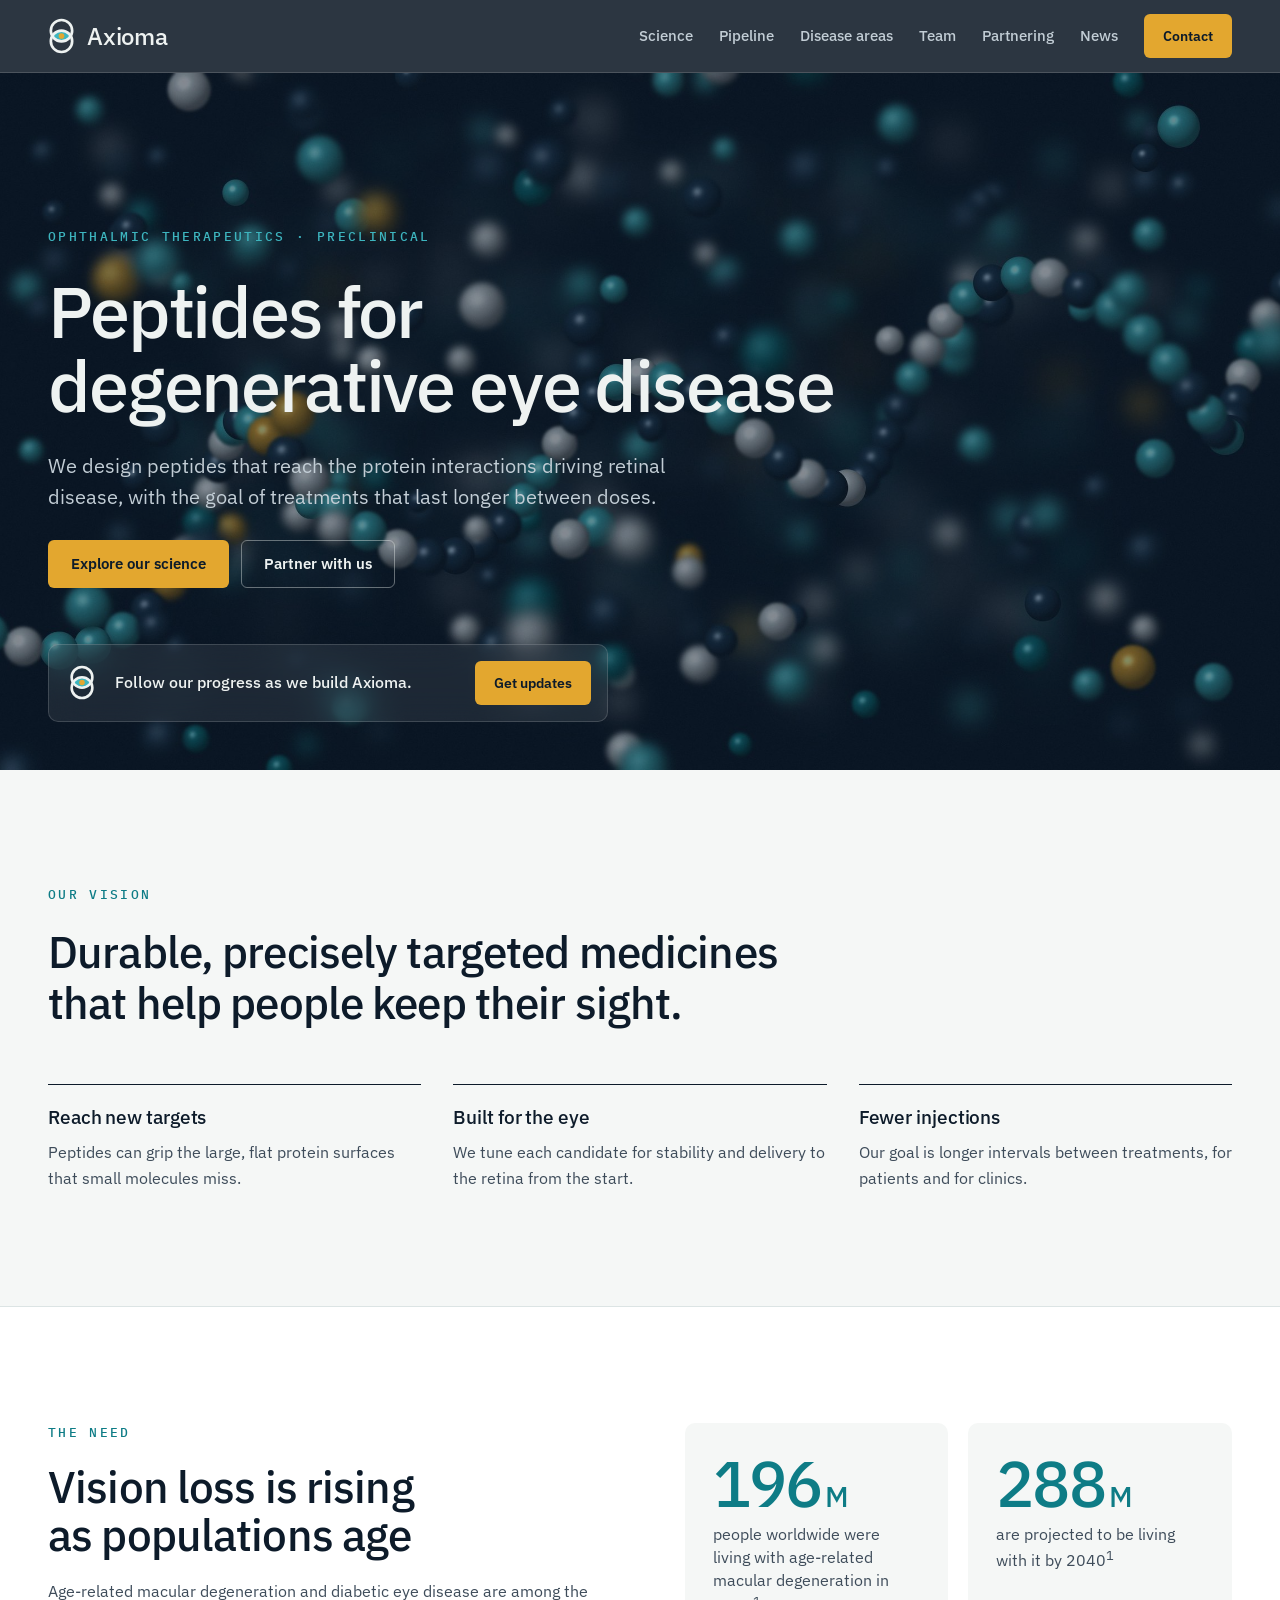
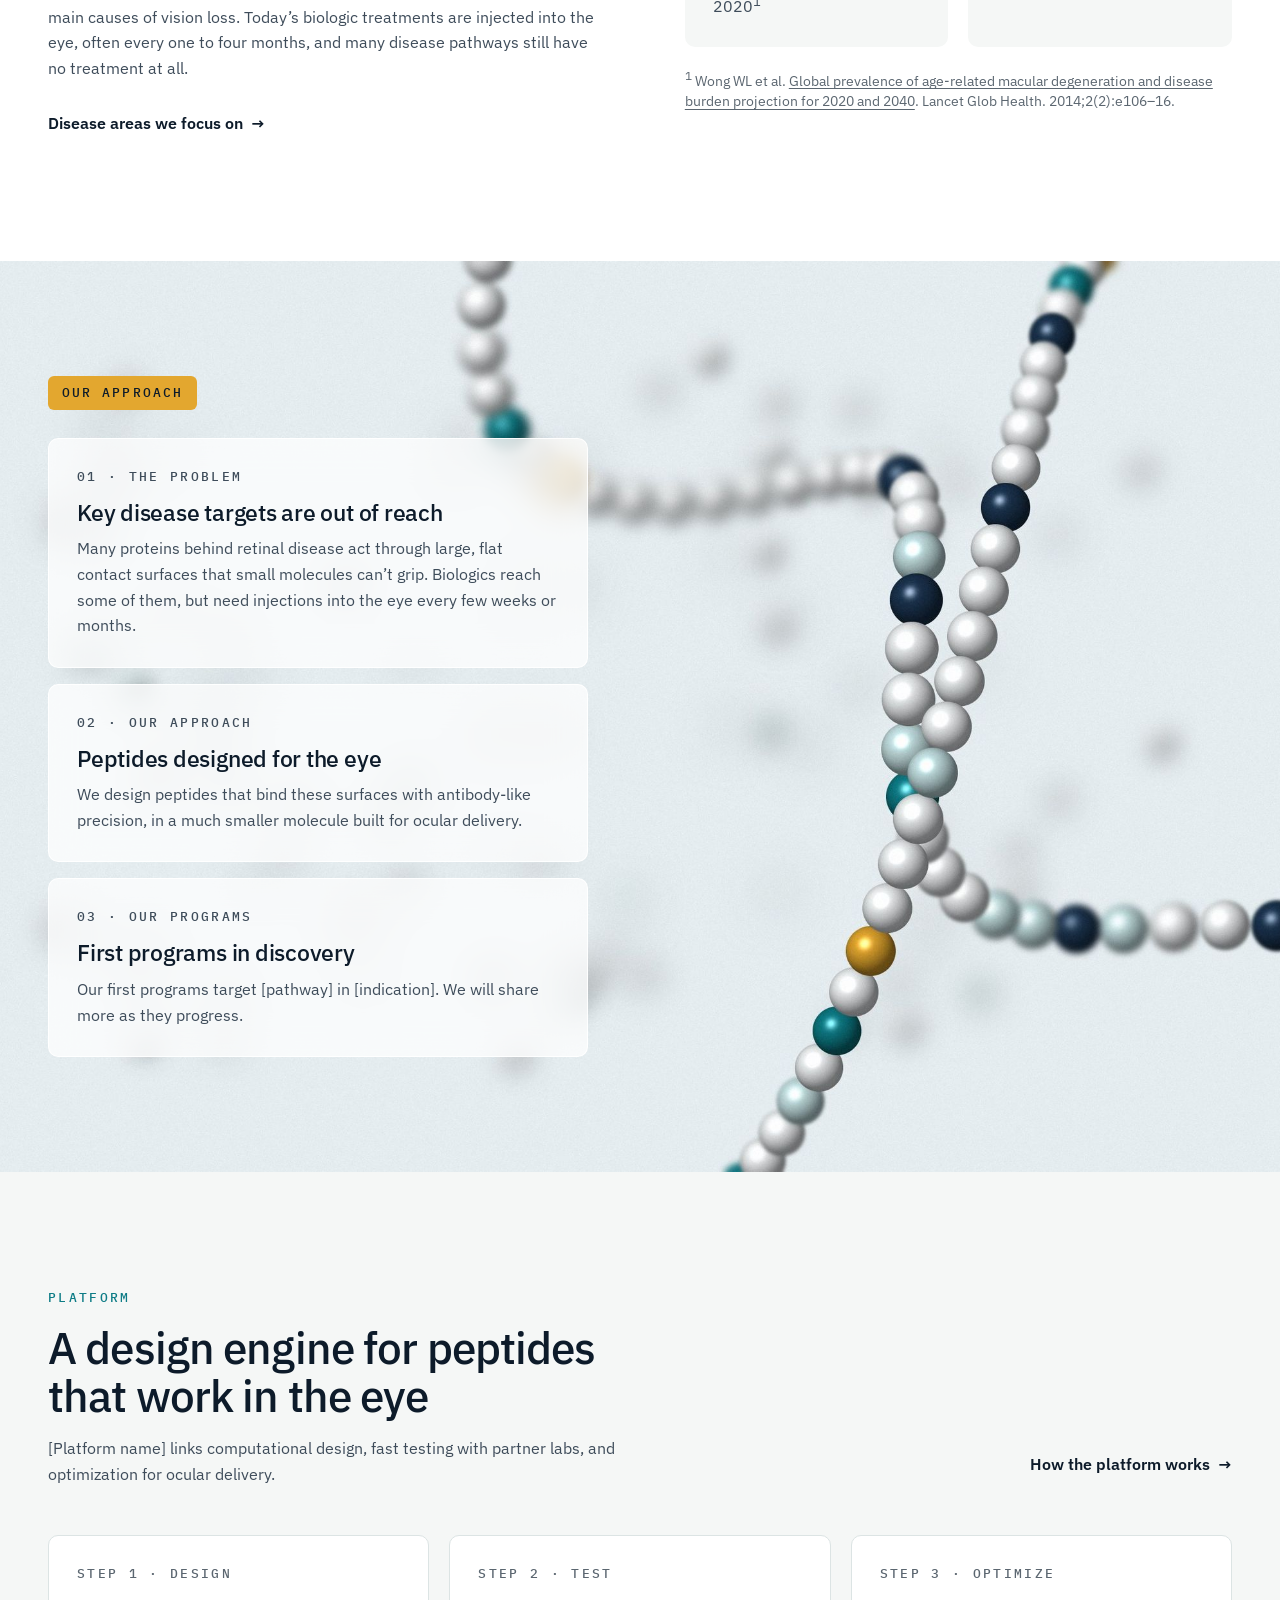
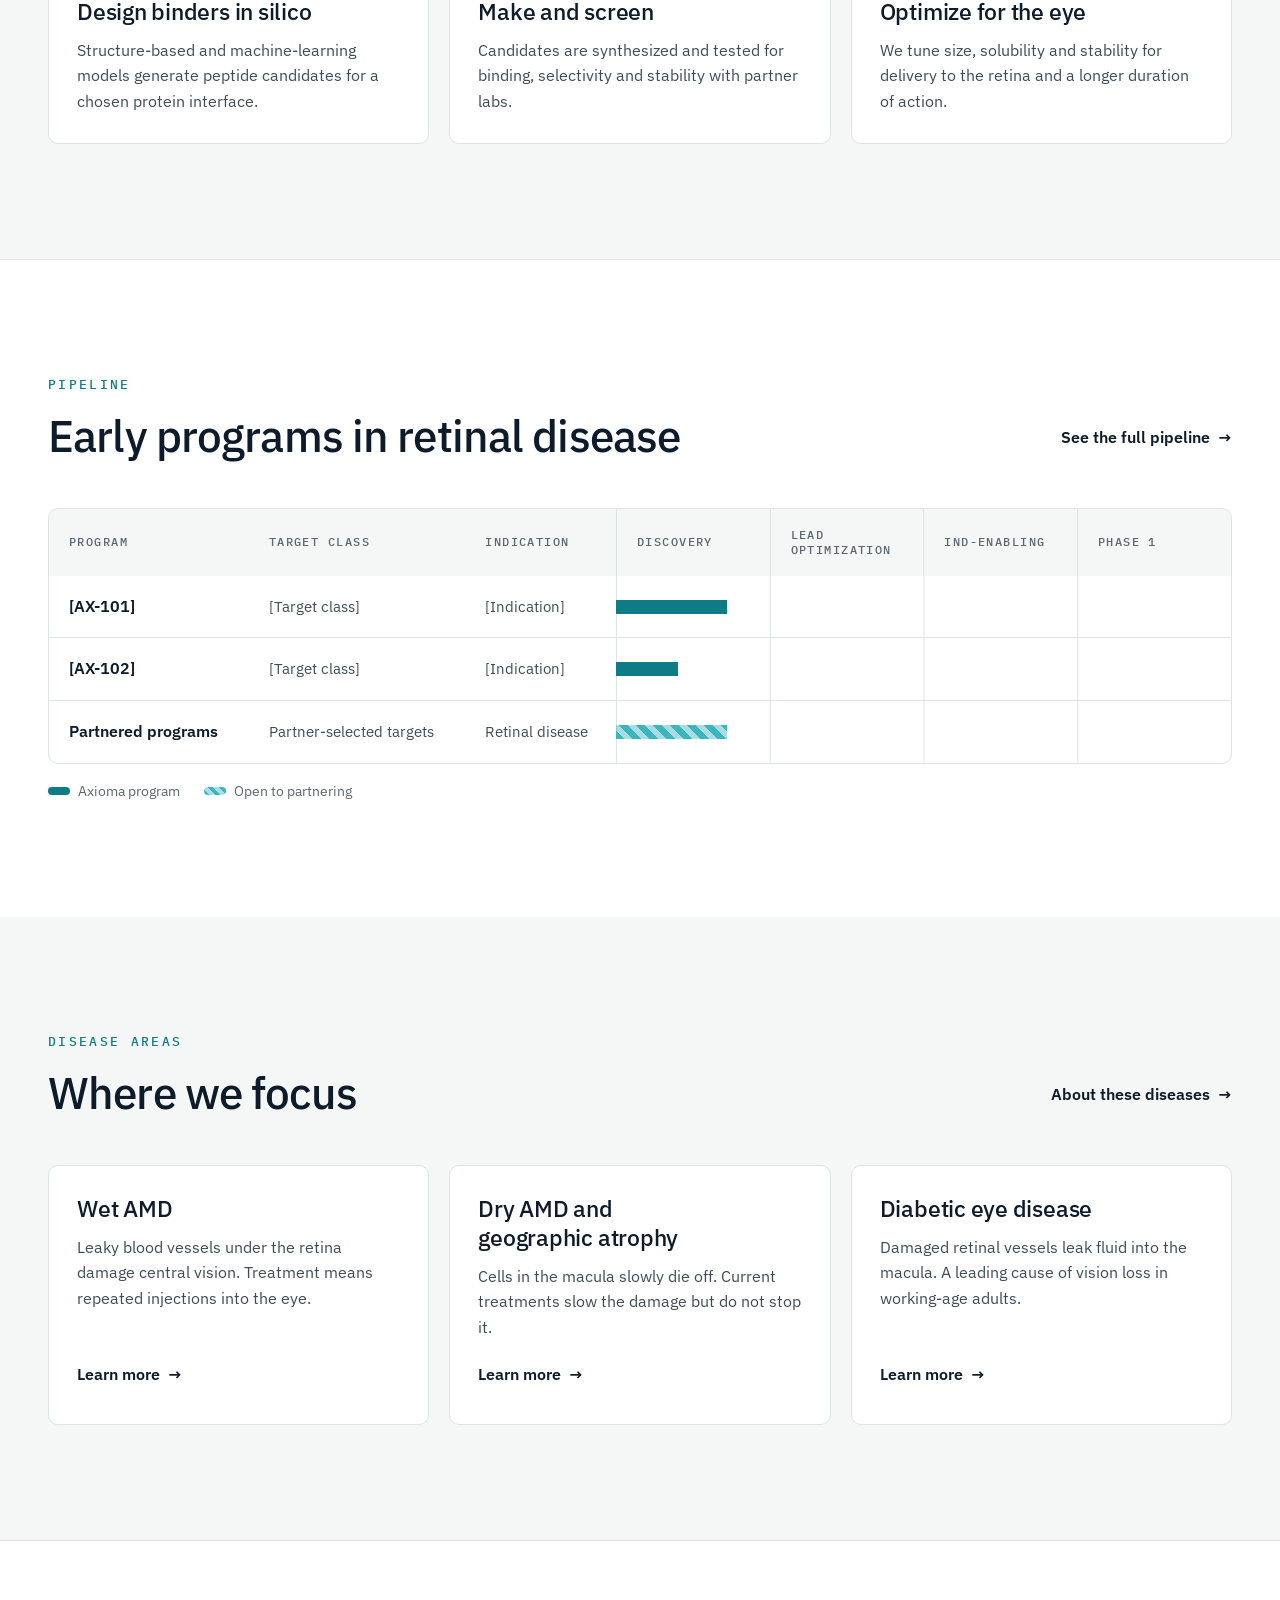
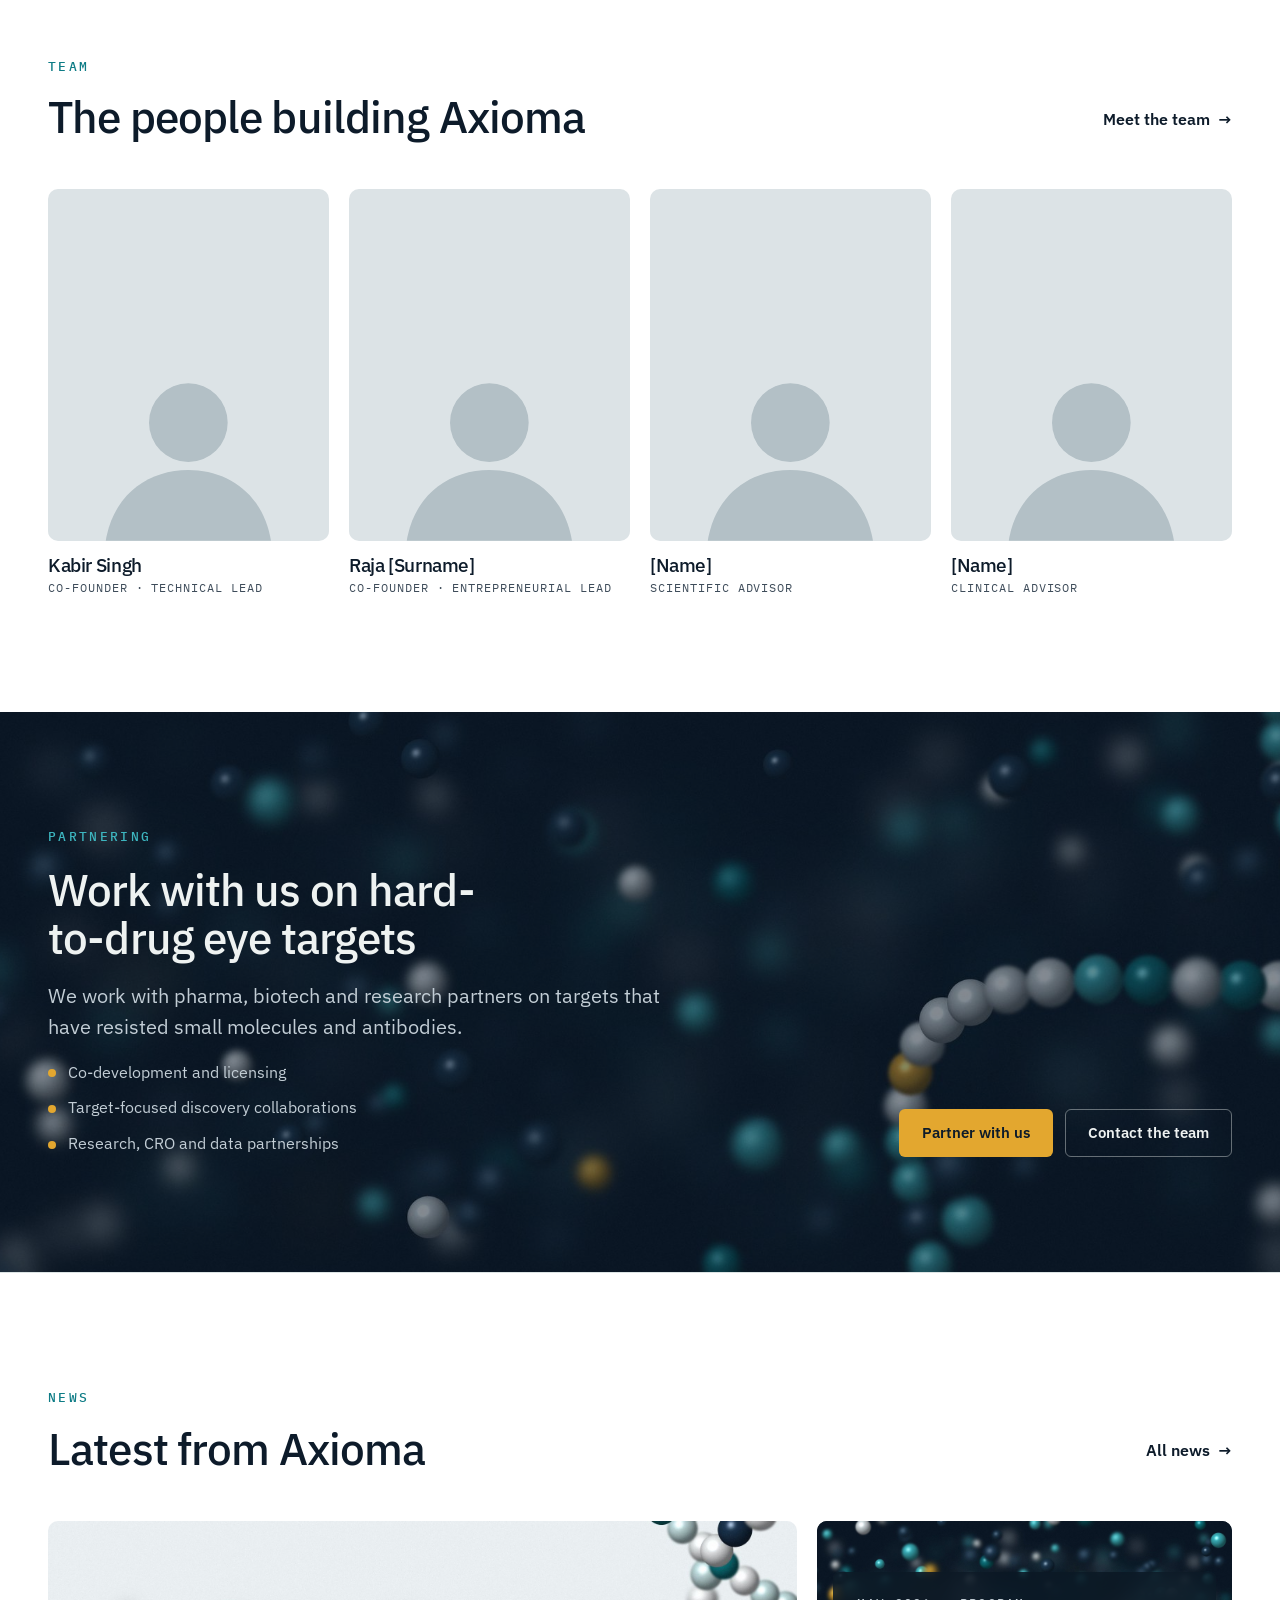
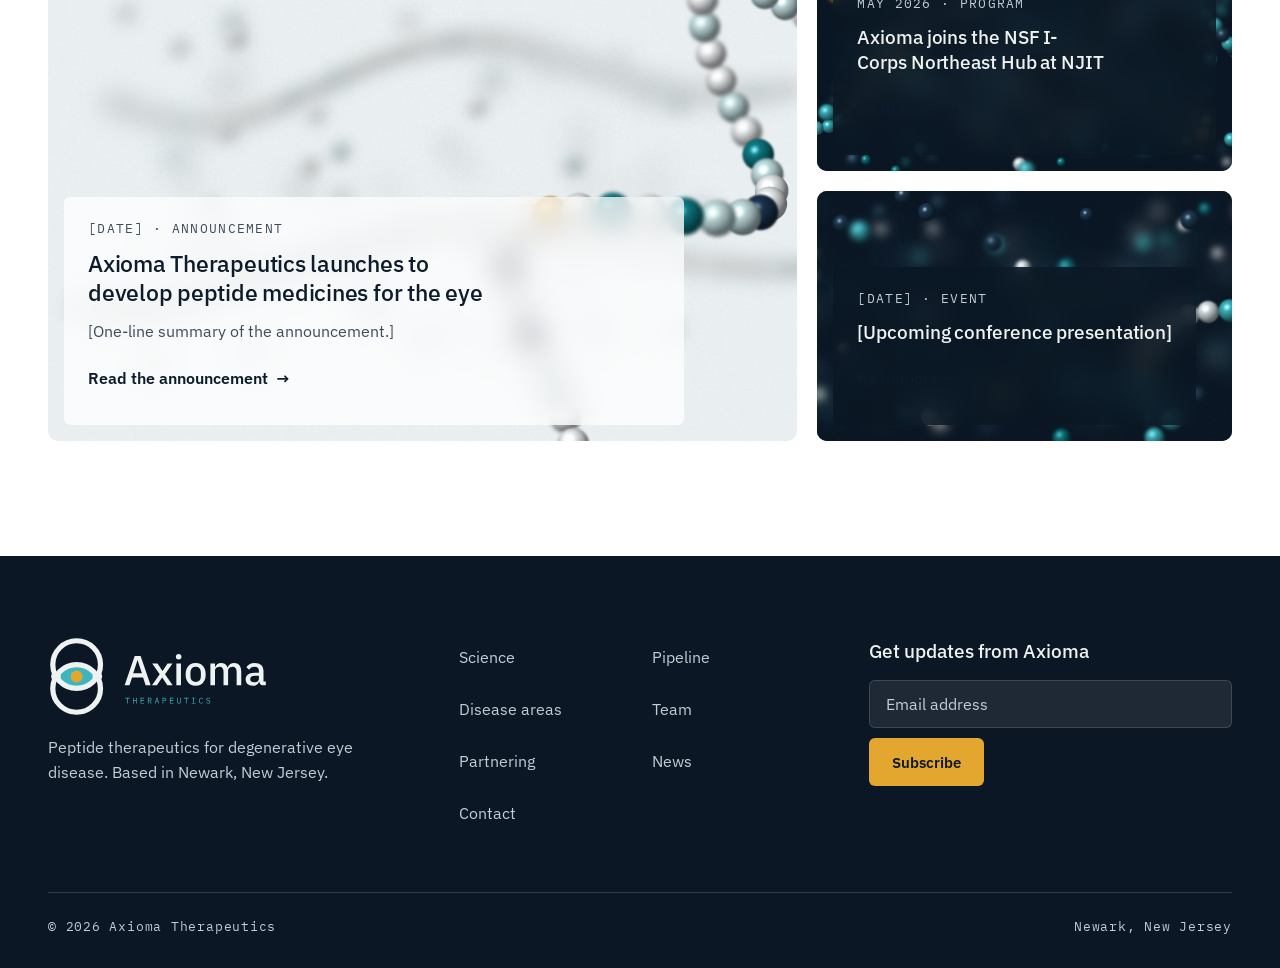
==== index.html @ 70af528c "Axioma Therapeutics website: initial version Static multi-page site (Home, Science, Pipeline, Diseas" ====
<!doctype html>
<html lang="en">
<head>
<meta charset="utf-8">
<meta name="viewport" content="width=device-width, initial-scale=1, viewport-fit=cover">
<title>Axioma Therapeutics</title>
<meta name="description" content="Axioma Therapeutics designs peptide therapeutics for degenerative eye diseases such as age-related macular degeneration.">
<meta property="og:title" content="Axioma Therapeutics">
<meta property="og:description" content="Axioma Therapeutics designs peptide therapeutics for degenerative eye diseases such as age-related macular degeneration.">
<meta property="og:type" content="website">
<meta property="og:image" content="assets/img/og-image.jpg">
<meta name="twitter:card" content="summary_large_image">
<meta name="theme-color" content="#0B1724">
<link rel="icon" href="favicon.svg" type="image/svg+xml">
<link rel="icon" href="favicon-32.png" type="image/png" sizes="32x32">
<link rel="apple-touch-icon" href="apple-touch-icon.png">
<link rel="preconnect" href="https://fonts.googleapis.com">
<link rel="preconnect" href="https://fonts.gstatic.com" crossorigin>
<link rel="stylesheet" href="https://fonts.googleapis.com/css2?family=IBM+Plex+Mono:wght@400;500&amp;family=IBM+Plex+Sans:wght@400;500;600&amp;display=swap">
<link rel="stylesheet" href="assets/css/styles.css">
<script>document.documentElement.classList.add('js');</script>
<script src="assets/js/main.js" defer></script>
</head>
<body>
<a class="skip-link" href="#main">Skip to content</a>
<header class="site-header">
  <div class="container">
    <a class="brand" href="index.html" aria-label="Axioma Therapeutics home">
      <svg viewBox="20 6 80 108" aria-hidden="true" focusable="false"><path d="M32.29 60 A32 32 0 0 1 87.71 60 A32 32 0 0 1 32.29 60 Z" fill="#3DB5BF"/><circle cx="60" cy="44" r="32" fill="none" stroke="#EEF2F1" stroke-width="8"/><circle cx="60" cy="76" r="32" fill="none" stroke="#EEF2F1" stroke-width="8"/><circle cx="60" cy="60" r="8.5" fill="#E3A72F"/></svg>
      <span class="brand-name">Axioma</span>
    </a>
    <button class="nav-toggle" type="button" aria-expanded="false" aria-controls="site-nav"><span class="nav-toggle-bars" aria-hidden="true"></span>Menu</button>
    <nav id="site-nav" class="site-nav" aria-label="Main">
      <ul>
        <li><a href="science.html">Science</a></li>
        <li><a href="pipeline.html">Pipeline</a></li>
        <li><a href="diseases.html">Disease areas</a></li>
        <li><a href="team.html">Team</a></li>
        <li><a href="partnering.html">Partnering</a></li>
        <li><a href="news.html">News</a></li>
        <li><a class="btn btn-gold btn-sm" href="contact.html">Contact</a></li>
      </ul>
    </nav>
  </div>
</header>
<main id="main">
<section class="hero on-dark">
  <img class="hero-media" src="assets/img/hero-dark.jpg" alt="" width="2400" height="1250">
  <div class="hero-shade" aria-hidden="true"></div>
  <div class="container">
    <div class="hero-body">
      <p class="eyebrow">Ophthalmic therapeutics · Preclinical</p>
      <h1 class="display">Peptides for degenerative eye disease</h1>
      <p class="lede">We design peptides that reach the protein interactions driving retinal disease, with the goal of treatments that last longer between doses.</p>
      <div class="actions">
        <a class="btn btn-gold" href="science.html">Explore our science</a>
        <a class="btn btn-ghost-light" href="partnering.html">Partner with us</a>
      </div>
    </div>
    <div class="update-card">
      <svg viewBox="20 6 80 108" aria-hidden="true" focusable="false"><path d="M32.29 60 A32 32 0 0 1 87.71 60 A32 32 0 0 1 32.29 60 Z" fill="#3DB5BF"/><circle cx="60" cy="44" r="32" fill="none" stroke="#EEF2F1" stroke-width="8"/><circle cx="60" cy="76" r="32" fill="none" stroke="#EEF2F1" stroke-width="8"/><circle cx="60" cy="60" r="8.5" fill="#E3A72F"/></svg>
      <p>Follow our progress as we build Axioma.</p>
      <a class="btn btn-gold btn-sm" href="#updates">Get updates</a>
    </div>
  </div>
</section>

<section class="band band-ground" aria-labelledby="vision-title">
  <div class="container">
    <div class="stack">
      <p class="eyebrow">Our vision</p>
      <h2 id="vision-title" class="statement">Durable, precisely targeted medicines that help people keep their sight.</h2>
    </div>
    <div class="pillars">
      <div class="pillar"><h3 class="h4">Reach new targets</h3><p>Peptides can grip the large, flat protein surfaces that small molecules miss.</p></div>
      <div class="pillar"><h3 class="h4">Built for the eye</h3><p>We tune each candidate for stability and delivery to the retina from the start.</p></div>
      <div class="pillar"><h3 class="h4">Fewer injections</h3><p>Our goal is longer intervals between treatments, for patients and for clinics.</p></div>
    </div>
  </div>
</section>

<section class="band band-white" aria-labelledby="need-title">
  <div class="container split">
    <div class="stack">
      <p class="eyebrow">The need</p>
      <h2 id="need-title" class="h2">Vision loss is rising as populations age</h2>
      <p class="body">Age-related macular degeneration and diabetic eye disease are among the main causes of vision loss. Today’s biologic treatments are injected into the eye, often every one to four months, and many disease pathways still have no treatment at all.</p>
      <a class="arrow-link" href="diseases.html">Disease areas we focus on</a>
    </div>
    <div>
      <div class="stats">
        <div class="stat"><span class="stat-num">196<small>M</small></span><span class="stat-label">people worldwide were living with age-related macular degeneration in 2020<sup>1</sup></span></div>
        <div class="stat"><span class="stat-num">288<small>M</small></span><span class="stat-label">are projected to be living with it by 2040<sup>1</sup></span></div>
      </div>
      <p class="sources"><sup>1</sup> Wong WL et al. <a href="https://doi.org/10.1016/S2214-109X(13)70145-1">Global prevalence of age-related macular degeneration and disease burden projection for 2020 and 2040</a>. Lancet Glob Health. 2014;2(2):e106–16.</p>
    </div>
  </div>
</section>

<section class="image-band band" aria-labelledby="approach-title">
  <img class="hero-media media-right" src="assets/img/approach-light.jpg" alt="" width="2400" height="1417">
  <div class="container">
    <h2 id="approach-title" class="tag">Our approach</h2>
    <div class="steps">
      <div class="step"><p class="eyebrow">01 · The problem</p><h3 class="h3">Key disease targets are out of reach</h3><p>Many proteins behind retinal disease act through large, flat contact surfaces that small molecules can’t grip. Biologics reach some of them, but need injections into the eye every few weeks or months.</p></div>
      <div class="step"><p class="eyebrow">02 · Our approach</p><h3 class="h3">Peptides designed for the eye</h3><p>We design peptides that bind these surfaces with antibody-like precision, in a much smaller molecule built for ocular delivery.</p></div>
      <div class="step"><p class="eyebrow">03 · Our programs</p><h3 class="h3">First programs in discovery</h3><p>Our first programs target [pathway] in [indication]. We will share more as they progress.</p></div>
    </div>
  </div>
</section>

<section class="band band-ground" aria-labelledby="platform-title">
  <div class="container">
    <div class="section-head">
      <div class="stack">
        <p class="eyebrow">Platform</p>
        <h2 id="platform-title" class="h2">A design engine for peptides that work in the eye</h2>
        <p class="body">[Platform name] links computational design, fast testing with partner labs, and optimization for ocular delivery.</p>
      </div>
      <a class="arrow-link" href="science.html#platform">How the platform works</a>
    </div>
    <ol class="flow">
      <li class="flow-step"><p class="eyebrow">Step 1 · Design</p><h3 class="h3">Design binders in silico</h3><p>Structure-based and machine-learning models generate peptide candidates for a chosen protein interface.</p></li>
      <li class="flow-step"><p class="eyebrow">Step 2 · Test</p><h3 class="h3">Make and screen</h3><p>Candidates are synthesized and tested for binding, selectivity and stability with partner labs.</p></li>
      <li class="flow-step"><p class="eyebrow">Step 3 · Optimize</p><h3 class="h3">Optimize for the eye</h3><p>We tune size, solubility and stability for delivery to the retina and a longer duration of action.</p></li>
    </ol>
  </div>
</section>

<section class="band band-white" aria-labelledby="pipeline-title">
  <div class="container">
    <div class="section-head">
      <div class="stack">
        <p class="eyebrow">Pipeline</p>
        <h2 id="pipeline-title" class="h2">Early programs in retinal disease</h2>
      </div>
      <a class="arrow-link" href="pipeline.html">See the full pipeline</a>
    </div>
    <div class="pipeline-wrap" role="region" aria-label="Pipeline chart" tabindex="0">
      <table class="pipeline">
        <caption class="visually-hidden">Axioma programs by stage of development</caption>
        <thead>
          <tr>
            <th scope="col">Program</th>
            <th scope="col">Target class</th>
            <th scope="col">Indication</th>
            <th scope="col" class="stage">Discovery</th>
            <th scope="col" class="stage">Lead optimization</th>
            <th scope="col" class="stage">IND-enabling</th>
            <th scope="col" class="stage">Phase 1</th>
          </tr>
        </thead>
        <tbody>
          <tr>
            <th scope="row">[AX-101]</th>
            <td class="meta">[Target class]</td>
            <td class="meta">[Indication]</td>
            <td class="track" colspan="4"><div class="bar" role="img" aria-label="In discovery"><span style="--p: 18%"></span></div></td>
          </tr>
          <tr>
            <th scope="row">[AX-102]</th>
            <td class="meta">[Target class]</td>
            <td class="meta">[Indication]</td>
            <td class="track" colspan="4"><div class="bar" role="img" aria-label="In discovery"><span style="--p: 10%"></span></div></td>
          </tr>
          <tr>
            <th scope="row">Partnered programs</th>
            <td class="meta">Partner-selected targets</td>
            <td class="meta">Retinal disease</td>
            <td class="track" colspan="4"><div class="bar is-open" role="img" aria-label="Open to partners, discovery stage"><span style="--p: 18%"></span></div></td>
          </tr>
        </tbody>
      </table>
    </div>
    <div class="legend"><span><i aria-hidden="true"></i>Axioma program</span><span><i class="is-open" aria-hidden="true"></i>Open to partnering</span></div>
  </div>
</section>

<section class="band band-ground" aria-labelledby="diseases-title">
  <div class="container">
    <div class="section-head">
      <div class="stack">
        <p class="eyebrow">Disease areas</p>
        <h2 id="diseases-title" class="h2">Where we focus</h2>
      </div>
      <a class="arrow-link" href="diseases.html">About these diseases</a>
    </div>
    <div class="card-grid">
      <article class="card"><h3 class="h3">Wet AMD</h3><p>Leaky blood vessels under the retina damage central vision. Treatment means repeated injections into the eye.</p><a class="arrow-link" href="diseases.html#wet-amd">Learn more</a></article>
      <article class="card"><h3 class="h3">Dry AMD and geographic atrophy</h3><p>Cells in the macula slowly die off. Current treatments slow the damage but do not stop it.</p><a class="arrow-link" href="diseases.html#dry-amd">Learn more</a></article>
      <article class="card"><h3 class="h3">Diabetic eye disease</h3><p>Damaged retinal vessels leak fluid into the macula. A leading cause of vision loss in working-age adults.</p><a class="arrow-link" href="diseases.html#diabetic-eye-disease">Learn more</a></article>
    </div>
  </div>
</section>

<section class="band band-white" aria-labelledby="team-title">
  <div class="container">
    <div class="section-head">
      <div class="stack">
        <p class="eyebrow">Team</p>
        <h2 id="team-title" class="h2">The people building Axioma</h2>
      </div>
      <a class="arrow-link" href="team.html">Meet the team</a>
    </div>
    <div class="people">
      <article class="person">
        <div class="headshot" role="img" aria-label="Photo to come"><svg viewBox="0 0 100 100" aria-hidden="true" focusable="false"><circle cx="50" cy="40" r="20" fill="#B3C0C6"/><path d="M8 100c4-24 22-36 42-36s38 12 42 36z" fill="#B3C0C6"/></svg></div>
        <div>
          <h3 class="person-name">Kabir Singh</h3>
          <span class="person-role">Co-Founder · Technical Lead</span>
        </div>
      </article>
      <article class="person">
        <div class="headshot" role="img" aria-label="Photo to come"><svg viewBox="0 0 100 100" aria-hidden="true" focusable="false"><circle cx="50" cy="40" r="20" fill="#B3C0C6"/><path d="M8 100c4-24 22-36 42-36s38 12 42 36z" fill="#B3C0C6"/></svg></div>
        <div>
          <h3 class="person-name">Raja [Surname]</h3>
          <span class="person-role">Co-Founder · Entrepreneurial Lead</span>
        </div>
      </article>
      <article class="person">
        <div class="headshot" role="img" aria-label="Photo to come"><svg viewBox="0 0 100 100" aria-hidden="true" focusable="false"><circle cx="50" cy="40" r="20" fill="#B3C0C6"/><path d="M8 100c4-24 22-36 42-36s38 12 42 36z" fill="#B3C0C6"/></svg></div>
        <div>
          <h3 class="person-name">[Name]</h3>
          <span class="person-role">Scientific Advisor</span>
        </div>
      </article>
      <article class="person">
        <div class="headshot" role="img" aria-label="Photo to come"><svg viewBox="0 0 100 100" aria-hidden="true" focusable="false"><circle cx="50" cy="40" r="20" fill="#B3C0C6"/><path d="M8 100c4-24 22-36 42-36s38 12 42 36z" fill="#B3C0C6"/></svg></div>
        <div>
          <h3 class="person-name">[Name]</h3>
          <span class="person-role">Clinical Advisor</span>
        </div>
      </article>
    </div>
  </div>
</section>

<section class="cta band" aria-labelledby="partner-cta-title">
  <img class="hero-media" src="assets/img/page-hero.jpg" alt="" width="2400" height="800">
  <div class="hero-shade" aria-hidden="true"></div>
  <div class="container">
    <div class="cta-copy on-dark">
      <p class="eyebrow">Partnering</p>
      <h2 id="partner-cta-title" class="h2">Work with us on hard-to-drug eye targets</h2>
      <p class="lede">We work with pharma, biotech and research partners on targets that have resisted small molecules and antibodies.</p>
      <ul class="checklist">
        <li>Co-development and licensing</li>
        <li>Target-focused discovery collaborations</li>
        <li>Research, CRO and data partnerships</li>
      </ul>
    </div>
    <div class="actions">
      <a class="btn btn-gold" href="partnering.html">Partner with us</a>
      <a class="btn btn-ghost-light" href="contact.html">Contact the team</a>
    </div>
  </div>
</section>

<section class="band band-white" aria-labelledby="news-title">
  <div class="container">
    <div class="section-head">
      <div class="stack">
        <p class="eyebrow">News</p>
        <h2 id="news-title" class="h2">Latest from Axioma</h2>
      </div>
      <a class="arrow-link" href="news.html">All news</a>
    </div>
    <div class="news-grid">
      <article class="news-feature">
        <img src="assets/img/chain-light.jpg" alt="" width="2400" height="1333">
        <div class="news-panel light">
          <span class="date">[Date] · Announcement</span>
          <h3 class="h3">Axioma Therapeutics launches to develop peptide medicines for the eye</h3>
          <p>[One-line summary of the announcement.]</p>
          <a class="arrow-link" href="news.html">Read the announcement</a>
        </div>
      </article>
      <div class="news-side">
        <article class="news-tile">
          <img src="assets/img/hero-dark.jpg" alt="" width="2400" height="1250">
          <div class="news-panel dark">
            <span class="date">May 2026 · Program</span>
            <h3 class="h4">Axioma joins the NSF I-Corps Northeast Hub at NJIT</h3>
            <a class="arrow-link" href="news.html">Read more</a>
          </div>
        </article>
        <article class="news-tile">
          <img src="assets/img/page-hero.jpg" alt="" width="2400" height="800">
          <div class="news-panel dark">
            <span class="date">[Date] · Event</span>
            <h3 class="h4">[Upcoming conference presentation]</h3>
            <a class="arrow-link" href="news.html">Read more</a>
          </div>
        </article>
      </div>
    </div>
  </div>
</section>
</main>
<footer class="site-footer">
  <div class="container">
    <div class="footer-top">
      <div class="footer-brand">
        <img src="assets/logo/axioma-lockup-horizontal-reversed.svg" alt="Axioma Therapeutics" width="220" height="81">
        <p>Peptide therapeutics for degenerative eye disease. Based in Newark, New Jersey.</p>
      </div>
      <nav aria-label="Footer">
        <ul class="footer-nav">
          <li><a href="science.html">Science</a></li>
          <li><a href="pipeline.html">Pipeline</a></li>
          <li><a href="diseases.html">Disease areas</a></li>
          <li><a href="team.html">Team</a></li>
          <li><a href="partnering.html">Partnering</a></li>
          <li><a href="news.html">News</a></li>
          <li><a href="contact.html">Contact</a></li>
        </ul>
      </nav>
      <form id="updates" class="footer-signup" data-form="newsletter" data-success="You are on the list. Thank you." novalidate>
        <label for="signup-email-index">Get updates from Axioma</label>
        <div class="inline-form">
          <input id="signup-email-index" name="email" type="email" required autocomplete="email" placeholder="Email address">
          <button class="btn btn-gold" type="submit">Subscribe</button>
        </div>
        <p class="form-status" role="status" aria-live="polite"></p>
      </form>
    </div>
    <div class="footer-bottom">
      <span>© 2026 Axioma Therapeutics</span>
      <span>Newark, New Jersey</span>
    </div>
  </div>
</footer>
</body>
</html>
---- assets/css/styles.css ----
/* Layout: dark lab-glass bands open and close every page; light reading sections sit between them;
   mono labels mark real sequences (process steps, pipeline stages). Single brand theme, light ground. */
:root {
  --navy: #0D1B2A;
  --navy-deep: #0B1724;
  --teal: #0E7C86;
  --teal-light: #3DB5BF;
  --gold: #E3A72F;
  --gold-soft: #F0BE5C;
  --ground: #F5F7F6;
  --paper: #FFFFFF;
  --ink: #0D1B2A;
  --muted: #3E4C5A;
  --muted-2: #5B6670;
  --line: #DCE4E4;
  --line-strong: #C5CED3;
  --on-dark: #EEF2F1;
  --on-dark-muted: #C2CDD5;
  --on-dark-line: rgba(238, 242, 241, 0.16);
  --glass-light: rgba(255, 255, 255, 0.74);
  --glass-dark: rgba(255, 255, 255, 0.08);
  --shade: rgba(11, 23, 36, 0.5);
  --placeholder: #DCE3E6;
  --placeholder-ink: #B3C0C6;

  --font-sans: 'IBM Plex Sans', 'Helvetica Neue', Arial, sans-serif;
  --font-mono: 'IBM Plex Mono', ui-monospace, Menlo, Consolas, monospace;

  --step--1: 0.875rem;
  --step-0: 1rem;
  --step-1: 1.1875rem;
  --step-2: 1.4375rem;
  --step-3: 1.875rem;
  --step-4: clamp(2rem, 3.4vw, 2.875rem);
  --step-5: clamp(2.75rem, 5.6vw, 5rem);

  --radius: 10px;
  --radius-sm: 6px;
  --gutter: clamp(20px, 4vw, 48px);
  --band: clamp(72px, 9vw, 120px);
  color-scheme: light;
}

*, *::before, *::after { box-sizing: border-box; }
html { -webkit-text-size-adjust: 100%; scroll-padding-top: 88px; }
body {
  margin: 0;
  background: var(--ground);
  color: var(--ink);
  font-family: var(--font-sans);
  font-size: 1rem;
  line-height: 1.6;
}
body::before {
  content: "";
  position: fixed;
  inset: 0 0 auto;
  height: env(safe-area-inset-top, 0px);
  z-index: 60;
  background: var(--navy-deep);
}
img { max-width: 100%; display: block; }
a { color: var(--teal); text-underline-offset: 3px; }
a:hover { color: var(--navy); }
:focus-visible { outline: 2px solid var(--gold); outline-offset: 3px; border-radius: 2px; }
h1, h2, h3, h4 { margin: 0; font-weight: 500; line-height: 1.1; letter-spacing: -0.02em; text-wrap: balance; }
p { margin: 0; }
ul, ol { margin: 0; }

.skip-link {
  position: absolute; left: 12px; top: -60px; z-index: 100;
  padding: 10px 16px; border-radius: var(--radius-sm);
  background: var(--gold); color: var(--navy); font-weight: 600; text-decoration: none;
}
.skip-link:focus { top: calc(12px + env(safe-area-inset-top, 0px)); }
.visually-hidden {
  position: absolute; width: 1px; height: 1px; padding: 0; margin: -1px;
  overflow: hidden; clip: rect(0 0 0 0); white-space: nowrap; border: 0;
}

/* ---------- layout ---------- */
.container {
  width: 100%;
  max-width: 1280px;
  margin-inline: auto;
  padding-left: max(var(--gutter), env(safe-area-inset-left, 0px));
  padding-right: max(var(--gutter), env(safe-area-inset-right, 0px));
}
.band { padding-block: var(--band); }
.band-white { background: var(--paper); border-top: 1px solid var(--line); }
.band-ground { background: var(--ground); }
.band-dark { background: var(--navy-deep); color: var(--on-dark); }
.stack { display: flex; flex-direction: column; gap: var(--gap, 20px); }
.stack > * { min-width: 0; }
.section-head { display: flex; flex-wrap: wrap; align-items: flex-end; justify-content: space-between; gap: 16px 32px; margin-bottom: 48px; }
.section-head .stack { --gap: 16px; max-width: 720px; }
.split { display: grid; grid-template-columns: repeat(auto-fit, minmax(min(100%, 380px), 1fr)); gap: 40px clamp(40px, 7vw, 112px); align-items: start; }
.split > * { min-width: 0; }

/* ---------- type ---------- */
.eyebrow {
  font-family: var(--font-mono); font-size: 0.8125rem; font-weight: 500;
  letter-spacing: 0.18em; text-transform: uppercase; color: var(--teal);
}
.on-dark .eyebrow, .band-dark .eyebrow { color: var(--teal-light); }
.display { font-size: var(--step-5); line-height: 1.02; letter-spacing: -0.03em; }
.h2 { font-size: var(--step-4); }
.h3 { font-size: var(--step-2); line-height: 1.25; letter-spacing: -0.01em; }
.h4 { font-size: var(--step-1); line-height: 1.3; letter-spacing: -0.005em; }
.lede { font-size: 1.25rem; line-height: 1.55; color: var(--muted); max-width: 34em; }
.on-dark .lede, .band-dark .lede { color: var(--on-dark-muted); }
.body { color: var(--muted); max-width: 38em; }
.band-dark .body { color: var(--on-dark-muted); }
.statement { font-size: clamp(1.75rem, 3.4vw, 2.75rem); line-height: 1.18; letter-spacing: -0.02em; font-weight: 500; max-width: 24em; }
.placeholder { color: var(--muted-2); }
.mono { font-family: var(--font-mono); }
.note { font-size: var(--step--1); color: var(--muted-2); }

/* ---------- buttons ---------- */
.btn {
  display: inline-flex; align-items: center; justify-content: center; gap: 10px;
  min-height: 48px; padding: 0 22px; border-radius: var(--radius-sm);
  border: 1.5px solid transparent;
  font: 600 0.9375rem/1 var(--font-sans); text-decoration: none; cursor: pointer;
  transition: background-color 0.15s ease, color 0.15s ease, border-color 0.15s ease;
}
.btn-sm { min-height: 44px; padding: 0 18px; font-size: 0.875rem; }
.btn-gold { background: var(--gold); color: var(--navy); }
.btn-gold:hover { background: var(--gold-soft); color: var(--navy); }
.btn-ghost-light { border-color: rgba(238, 242, 241, 0.4); color: var(--on-dark); }
.btn-ghost-light:hover { background: var(--glass-dark); color: var(--on-dark); }
.btn-dark { background: var(--navy); color: var(--paper); }
.btn-dark:hover { background: var(--teal); color: var(--paper); }
.btn-ghost-dark { border-color: var(--line-strong); color: var(--ink); }
.btn-ghost-dark:hover { border-color: var(--navy); color: var(--ink); }
.actions { display: flex; flex-wrap: wrap; gap: 12px; }
.arrow-link {
  display: inline-flex; align-items: center; gap: 8px; min-height: 44px;
  font-weight: 600; text-decoration: none; color: var(--ink);
}
.arrow-link::after { content: "→"; transition: transform 0.15s ease; }
.arrow-link:hover::after { transform: translateX(3px); }
.band-dark .arrow-link { color: var(--on-dark); }

/* ---------- header ---------- */
.site-header {
  position: sticky; top: env(safe-area-inset-top, 0px); z-index: 50;
  background: rgba(11, 23, 36, 0.86);
  -webkit-backdrop-filter: blur(14px); backdrop-filter: blur(14px);
  border-bottom: 1px solid var(--on-dark-line);
  color: var(--on-dark);
}
.site-header .container {
  display: flex; flex-wrap: wrap; align-items: center; justify-content: space-between;
  gap: 0 24px; min-height: 72px;
}
.brand { display: inline-flex; align-items: center; gap: 12px; min-height: 44px; color: var(--on-dark); text-decoration: none; }
.brand:hover { color: var(--on-dark); }
.brand svg { width: 27px; height: 36px; flex: none; }
.brand-name { font-size: 1.5rem; font-weight: 500; letter-spacing: -0.01em; line-height: 1; }
.site-nav ul { list-style: none; padding: 0; display: flex; flex-wrap: wrap; align-items: center; gap: 4px 26px; }
.site-nav a:not(.btn) {
  display: inline-flex; align-items: center; min-height: 44px;
  color: var(--on-dark-muted); text-decoration: none; font-size: 0.9375rem; font-weight: 500;
}
.site-nav a:not(.btn):hover { color: var(--on-dark); }
.site-nav a[aria-current="page"] { color: var(--on-dark); box-shadow: inset 0 -2px 0 var(--gold); }
.nav-toggle {
  display: none; align-items: center; gap: 10px; min-height: 44px; padding: 0 14px;
  border: 1px solid var(--on-dark-line); border-radius: var(--radius-sm);
  background: transparent; color: var(--on-dark); font: 500 0.875rem/1 var(--font-mono); letter-spacing: 0.12em; cursor: pointer;
}
.nav-toggle-bars { width: 18px; height: 12px; position: relative; }
.nav-toggle-bars::before, .nav-toggle-bars::after {
  content: ""; position: absolute; left: 0; right: 0; height: 2px; background: currentColor;
}
.nav-toggle-bars::before { top: 1px; }
.nav-toggle-bars::after { bottom: 1px; }
@media (max-width: 1080px) {
  .js .nav-toggle { display: inline-flex; }
  .js .site-nav { display: none; width: 100%; }
  .js .site-nav.is-open { display: block; }
  .site-nav ul { flex-direction: column; align-items: stretch; gap: 0; padding-block: 8px 20px; }
  .site-nav li + li { border-top: 1px solid var(--on-dark-line); }
  .site-nav a:not(.btn) { width: 100%; }
  .site-nav a[aria-current="page"] { box-shadow: inset 3px 0 0 var(--gold); padding-left: 12px; }
  .site-nav .btn { margin-top: 12px; width: 100%; }
}

/* ---------- heroes ---------- */
.hero, .page-hero { position: relative; overflow: hidden; background: var(--navy-deep); color: var(--on-dark); }
.hero-media { position: absolute; inset: 0; width: 100%; height: 100%; object-fit: cover; }
.hero-shade { position: absolute; inset: 0; background: var(--shade); }
.hero .container, .page-hero .container { position: relative; }
.hero-body { display: flex; flex-direction: column; gap: 28px; padding-block: clamp(88px, 12vw, 168px) 56px; }
.hero-body .display { max-width: 12em; }
.page-hero .hero-body { padding-block: clamp(72px, 9vw, 128px) clamp(56px, 7vw, 96px); gap: 22px; }
.page-hero .display { font-size: clamp(2.5rem, 4.6vw, 4rem); max-width: 16em; }
.update-card {
  display: flex; flex-wrap: wrap; align-items: center; gap: 14px 20px;
  max-width: 560px; margin-bottom: 48px; padding: 16px 16px 16px 20px;
  background: var(--glass-dark); border: 1px solid var(--on-dark-line); border-radius: var(--radius);
  -webkit-backdrop-filter: blur(18px); backdrop-filter: blur(18px);
}
.update-card svg { width: 26px; height: 35px; flex: none; }
.update-card p { flex: 1 1 220px; font-weight: 500; line-height: 1.4; }

/* ---------- vision pillars ---------- */
.pillars { display: grid; grid-template-columns: repeat(auto-fit, minmax(min(100%, 260px), 1fr)); gap: 32px; margin-top: 56px; }
.pillar { display: flex; flex-direction: column; gap: 10px; padding-top: 20px; border-top: 1.5px solid var(--navy); }
.pillar p { color: var(--muted); }

/* ---------- stats ---------- */
.stats { display: grid; grid-template-columns: repeat(auto-fit, minmax(min(100%, 220px), 1fr)); gap: 20px; }
.stat { display: flex; flex-direction: column; gap: 8px; padding: 28px; background: var(--ground); border-radius: var(--radius); }
.stat-num { font-size: clamp(2.75rem, 5vw, 4rem); font-weight: 500; line-height: 1; letter-spacing: -0.03em; color: var(--teal); font-variant-numeric: tabular-nums; }
.stat-num small { font-size: 0.45em; letter-spacing: 0; margin-left: 4px; }
.stat-label { color: var(--muted); line-height: 1.45; }
.sources { margin-top: 20px; font-size: var(--step--1); color: var(--muted-2); line-height: 1.5; }
.sources a { color: var(--muted-2); }

/* ---------- glass steps over imagery ---------- */
.image-band { position: relative; overflow: hidden; background: var(--ground); }
.image-band .container { position: relative; }
.media-right { object-position: 75% center; }
.steps { display: grid; gap: 16px; max-width: 540px; margin-top: 28px; }
.step {
  display: flex; flex-direction: column; gap: 10px; padding: 28px;
  background: var(--glass-light); border: 1px solid rgba(255, 255, 255, 0.9); border-radius: var(--radius);
  -webkit-backdrop-filter: blur(18px); backdrop-filter: blur(18px);
}
.step p { color: var(--muted); }
.tag {
  align-self: flex-start; display: inline-flex; align-items: center; min-height: 34px; padding: 0 14px;
  border-radius: var(--radius-sm); background: var(--gold); color: var(--navy);
  font: 500 0.8125rem/1 var(--font-mono); letter-spacing: 0.16em; text-transform: uppercase;
}

/* ---------- platform flow ---------- */
.flow { list-style: none; padding: 0; display: grid; grid-template-columns: repeat(auto-fit, minmax(min(100%, 280px), 1fr)); gap: 20px; }
.flow-step { display: flex; flex-direction: column; gap: 12px; padding: 28px; background: var(--paper); border: 1px solid var(--line); border-radius: var(--radius); }
.flow-step .eyebrow { color: var(--muted-2); }
.flow-step p { color: var(--muted); }
.flow-step ul { padding-left: 1.1em; color: var(--muted); display: flex; flex-direction: column; gap: 4px; }

/* ---------- mechanism diagram ---------- */
.diagram { display: grid; grid-template-columns: repeat(auto-fit, minmax(min(100%, 280px), 1fr)); gap: 20px; }
.diagram figure { margin: 0; display: flex; flex-direction: column; gap: 14px; padding: 24px; background: var(--paper); border: 1px solid var(--line); border-radius: var(--radius); }
.diagram figure.is-ours { border-color: var(--teal); box-shadow: inset 0 0 0 1px var(--teal); }
.diagram svg { width: 100%; height: auto; }
.diagram figcaption { display: flex; flex-direction: column; gap: 6px; }
.diagram figcaption p { color: var(--muted); font-size: 0.9375rem; }

/* ---------- comparison table ---------- */
.table-wrap { overflow-x: auto; border: 1px solid var(--line); border-radius: var(--radius); background: var(--paper); }
.compare { width: 100%; min-width: 720px; border-collapse: collapse; font-size: 0.9375rem; }
.compare th, .compare td { padding: 16px 20px; text-align: left; vertical-align: top; border-bottom: 1px solid var(--line); }
.compare thead th { font: 500 0.8125rem/1.3 var(--font-mono); letter-spacing: 0.12em; text-transform: uppercase; color: var(--muted-2); background: var(--ground); }
.compare thead th.is-ours { color: var(--teal); }
.compare tbody th { font-weight: 500; width: 26%; }
.compare td.is-ours { background: rgba(14, 124, 134, 0.06); }
.compare tr:last-child th, .compare tr:last-child td { border-bottom: 0; }
.fit { display: inline-flex; align-items: center; gap: 8px; font-weight: 500; }
.fit::before { content: ""; width: 10px; height: 10px; border-radius: 50%; flex: none; }
.fit-yes::before { background: var(--teal); }
.fit-some::before { background: var(--gold); }
.fit-no::before { background: transparent; box-shadow: inset 0 0 0 1.5px var(--muted-2); }
.fit + span { display: block; color: var(--muted); margin-top: 2px; }

/* ---------- pipeline ---------- */
.pipeline-wrap { overflow-x: auto; border: 1px solid var(--line); border-radius: var(--radius); background: var(--paper); }
.pipeline { width: 100%; min-width: 860px; border-collapse: collapse; }
.pipeline th, .pipeline td { padding: 18px 20px; text-align: left; border-bottom: 1px solid var(--line); vertical-align: middle; }
.pipeline thead th { font: 500 0.75rem/1.3 var(--font-mono); letter-spacing: 0.12em; text-transform: uppercase; color: var(--muted-2); background: var(--ground); }
.pipeline thead th.stage { width: 13%; border-left: 1px solid var(--line); }
.pipeline tbody th { font-weight: 600; white-space: nowrap; }
.pipeline .meta { color: var(--muted); font-size: 0.9375rem; }
.pipeline tr:last-child th, .pipeline tr:last-child td { border-bottom: 0; }
.pipeline td.track {
  position: relative; padding: 22px 0;
  background-image: linear-gradient(to right, var(--line) 1px, transparent 1px);
  background-size: 25% 100%;
}
.bar { position: relative; height: 14px; }
.bar span { display: block; height: 100%; width: var(--p, 10%); border-radius: inherit; background: var(--teal); }
.bar.is-open span { background: repeating-linear-gradient(45deg, var(--teal-light) 0 6px, rgba(61, 181, 191, 0.45) 6px 12px); }
.legend { display: flex; flex-wrap: wrap; gap: 8px 24px; margin-top: 16px; font-size: var(--step--1); color: var(--muted-2); }
.legend span { display: inline-flex; align-items: center; gap: 8px; }
.legend i { width: 22px; height: 8px; border-radius: 999px; background: var(--teal); }
.legend i.is-open { background: repeating-linear-gradient(45deg, var(--teal-light) 0 4px, rgba(61, 181, 191, 0.45) 4px 8px); }

/* ---------- cards ---------- */
.card-grid { display: grid; grid-template-columns: repeat(auto-fit, minmax(min(100%, 280px), 1fr)); gap: 20px; }
.card { display: flex; flex-direction: column; gap: 12px; padding: 28px; background: var(--paper); border: 1px solid var(--line); border-radius: var(--radius); }
.band-white .card { background: var(--ground); border-color: transparent; }
.card p { color: var(--muted); }
.card .arrow-link { margin-top: auto; }
.card-icon { width: 40px; height: 40px; }

/* ---------- disease accordions ---------- */
.diseases { display: flex; flex-direction: column; gap: 14px; }
.disease { background: var(--paper); border: 1px solid var(--line); border-radius: var(--radius); }
.disease summary {
  list-style: none; cursor: pointer; display: flex; align-items: center; justify-content: space-between; gap: 16px;
  min-height: 64px; padding: 18px 24px; font-size: var(--step-2); font-weight: 500; letter-spacing: -0.01em;
}
.disease summary::-webkit-details-marker { display: none; }
.disease summary::after {
  content: "+"; flex: none; width: 36px; height: 36px; display: grid; place-items: center;
  border: 1px solid var(--line-strong); border-radius: 50%; font: 400 1.25rem/1 var(--font-mono); color: var(--teal);
}
.disease[open] summary::after { content: "–"; }
.disease-body { display: grid; grid-template-columns: repeat(auto-fit, minmax(min(100%, 320px), 1fr)); gap: 24px 48px; padding: 4px 24px 28px; }
.disease-body > * { min-width: 0; }
.disease-body h3 { font-size: 0.8125rem; font-family: var(--font-mono); letter-spacing: 0.14em; text-transform: uppercase; color: var(--teal); font-weight: 500; margin-bottom: 8px; }
.disease-body p { color: var(--muted); }

/* ---------- people ---------- */
.people { display: grid; grid-template-columns: repeat(auto-fill, minmax(min(100%, 230px), 1fr)); gap: 28px 20px; }
.person { display: flex; flex-direction: column; gap: 14px; }
.headshot { aspect-ratio: 4 / 5; max-width: 100%; border-radius: var(--radius); background: var(--placeholder); display: flex; align-items: flex-end; justify-content: center; overflow: hidden; }
.headshot svg { width: 70%; height: auto; }
.person-meta { display: flex; align-items: flex-start; justify-content: space-between; gap: 12px; }
.person-name { font-size: 1.1875rem; font-weight: 500; }
.person-role { display: block; margin-top: 4px; font: 400 0.75rem/1.45 var(--font-mono); letter-spacing: 0.08em; text-transform: uppercase; color: var(--muted); }
.person-bio { color: var(--muted); font-size: 0.9375rem; }
.icon-link { display: inline-flex; align-items: center; justify-content: center; width: 44px; height: 44px; flex: none; color: var(--ink); }
.icon-link svg { width: 22px; height: 22px; }

/* ---------- news ---------- */
.news-grid { display: flex; flex-wrap: wrap; gap: 20px; }
.news-feature { position: relative; flex: 2 1 560px; min-height: 520px; border-radius: var(--radius); overflow: hidden; display: flex; align-items: flex-end; }
.news-side { flex: 1 1 320px; display: flex; flex-direction: column; gap: 20px; }
.news-tile { position: relative; flex: 1; min-height: 250px; border-radius: var(--radius); overflow: hidden; display: flex; align-items: flex-end; color: var(--on-dark); background: var(--navy-deep); }
.news-feature img, .news-tile img { position: absolute; inset: 0; width: 100%; height: 100%; object-fit: cover; }
.news-panel { position: relative; margin: 16px; padding: 24px; border-radius: var(--radius-sm); display: flex; flex-direction: column; gap: 12px; max-width: 620px; }
.news-panel.light { background: var(--glass-light); -webkit-backdrop-filter: blur(14px); backdrop-filter: blur(14px); }
.news-panel.dark { background: rgba(11, 23, 36, 0.8); -webkit-backdrop-filter: blur(14px); backdrop-filter: blur(14px); }
.news-panel .date { font: 400 0.8125rem/1.3 var(--font-mono); letter-spacing: 0.1em; text-transform: uppercase; }
.news-panel.light .date, .news-panel.light p { color: var(--muted); }
.news-panel.dark .date, .news-panel.dark p { color: var(--on-dark-muted); }
.news-list { list-style: none; padding: 0; border-top: 1px solid var(--line); }
.news-item { display: grid; grid-template-columns: minmax(0, 160px) minmax(0, 1fr); gap: 8px 32px; align-items: baseline; padding-block: 28px; border-bottom: 1px solid var(--line); }
.news-item .date { font: 400 0.8125rem/1.4 var(--font-mono); letter-spacing: 0.1em; text-transform: uppercase; color: var(--muted-2); }
.news-item .kind { font: 500 0.75rem/1 var(--font-mono); letter-spacing: 0.12em; text-transform: uppercase; color: var(--teal); }
.news-item p { color: var(--muted); margin-top: 6px; }
@media (max-width: 720px) { .news-item { grid-template-columns: minmax(0, 1fr); } }

/* ---------- CTA band ---------- */
.cta { position: relative; overflow: hidden; background: var(--navy-deep); color: var(--on-dark); }
.cta .container { position: relative; display: flex; flex-wrap: wrap; align-items: flex-end; justify-content: space-between; gap: 32px; }
.cta-copy { display: flex; flex-direction: column; gap: 18px; max-width: 640px; }
.cta-copy > * { min-width: 0; }
.checklist { list-style: none; padding: 0; display: flex; flex-direction: column; gap: 10px; }
.checklist li { display: flex; gap: 12px; color: var(--on-dark-muted); }
.checklist-light li { color: var(--muted); }
.checklist li::before { content: ""; flex: none; width: 8px; height: 8px; margin-top: 0.6em; border-radius: 50%; background: var(--gold); }

/* ---------- forms ---------- */
.form { display: flex; flex-direction: column; gap: 18px; }
.field { display: flex; flex-direction: column; gap: 8px; }
.field-row { display: grid; grid-template-columns: repeat(auto-fit, minmax(min(100%, 220px), 1fr)); gap: 18px; }
.field label { font-weight: 500; font-size: 0.9375rem; }
.field input, .field select, .field textarea {
  width: 100%; min-height: 48px; padding: 12px 14px; border-radius: var(--radius-sm);
  border: 1px solid var(--line-strong); background: var(--paper); color: var(--ink);
  font: 400 1rem/1.4 var(--font-sans);
}
.field textarea { min-height: 140px; resize: vertical; }
.form-status { min-height: 1.5em; font-size: 0.9375rem; color: var(--muted); }
.form-status.is-error { color: #A4311F; }
.inline-form { display: flex; flex-wrap: wrap; gap: 10px; }
.inline-form input {
  flex: 1 1 240px; min-height: 48px; padding: 0 16px; border-radius: var(--radius-sm);
  border: 1px solid var(--on-dark-line); background: var(--glass-dark); color: var(--on-dark);
  font: 400 1rem/1 var(--font-sans);
}
.inline-form input::placeholder { color: var(--on-dark-muted); }

/* ---------- contact ---------- */
.contact-list { list-style: none; padding: 0; display: flex; flex-direction: column; border-top: 1px solid var(--line); }
.contact-list li { display: flex; flex-direction: column; gap: 4px; padding-block: 20px; border-bottom: 1px solid var(--line); }
.contact-list .eyebrow { color: var(--muted-2); }
.contact-list .address { font-size: var(--step-1); font-weight: 500; user-select: all; }
.panel { padding: clamp(24px, 4vw, 40px); background: var(--paper); border: 1px solid var(--line); border-radius: var(--radius); }

/* ---------- footer ---------- */
.site-footer { background: var(--navy-deep); color: var(--on-dark); }
.footer-top { display: grid; grid-template-columns: repeat(auto-fit, minmax(min(100%, 300px), 1fr)); gap: 48px; padding-block: 80px 56px; }
.footer-top > * { min-width: 0; }
.footer-brand { display: flex; flex-direction: column; gap: 18px; max-width: 420px; }
.footer-brand img { width: 220px; height: auto; }
.footer-brand p { color: var(--on-dark-muted); }
.footer-nav { display: grid; grid-template-columns: repeat(2, minmax(0, 1fr)); gap: 8px 24px; list-style: none; padding: 0; align-content: start; }
.footer-nav a { display: inline-flex; align-items: center; min-height: 44px; color: var(--on-dark-muted); text-decoration: none; }
.footer-nav a:hover { color: var(--on-dark); }
.footer-signup { display: flex; flex-direction: column; gap: 14px; }
.footer-signup label { font-size: var(--step-1); font-weight: 500; }
.footer-signup .form-status { color: var(--on-dark-muted); }
.footer-bottom {
  display: flex; flex-wrap: wrap; justify-content: space-between; gap: 8px 24px; padding-block: 24px 32px;
  border-top: 1px solid var(--on-dark-line); font: 400 0.8125rem/1.5 var(--font-mono); letter-spacing: 0.06em; color: var(--on-dark-muted);
}

@media (prefers-reduced-motion: reduce) {
  *, *::before, *::after { transition: none !important; scroll-behavior: auto !important; }
}
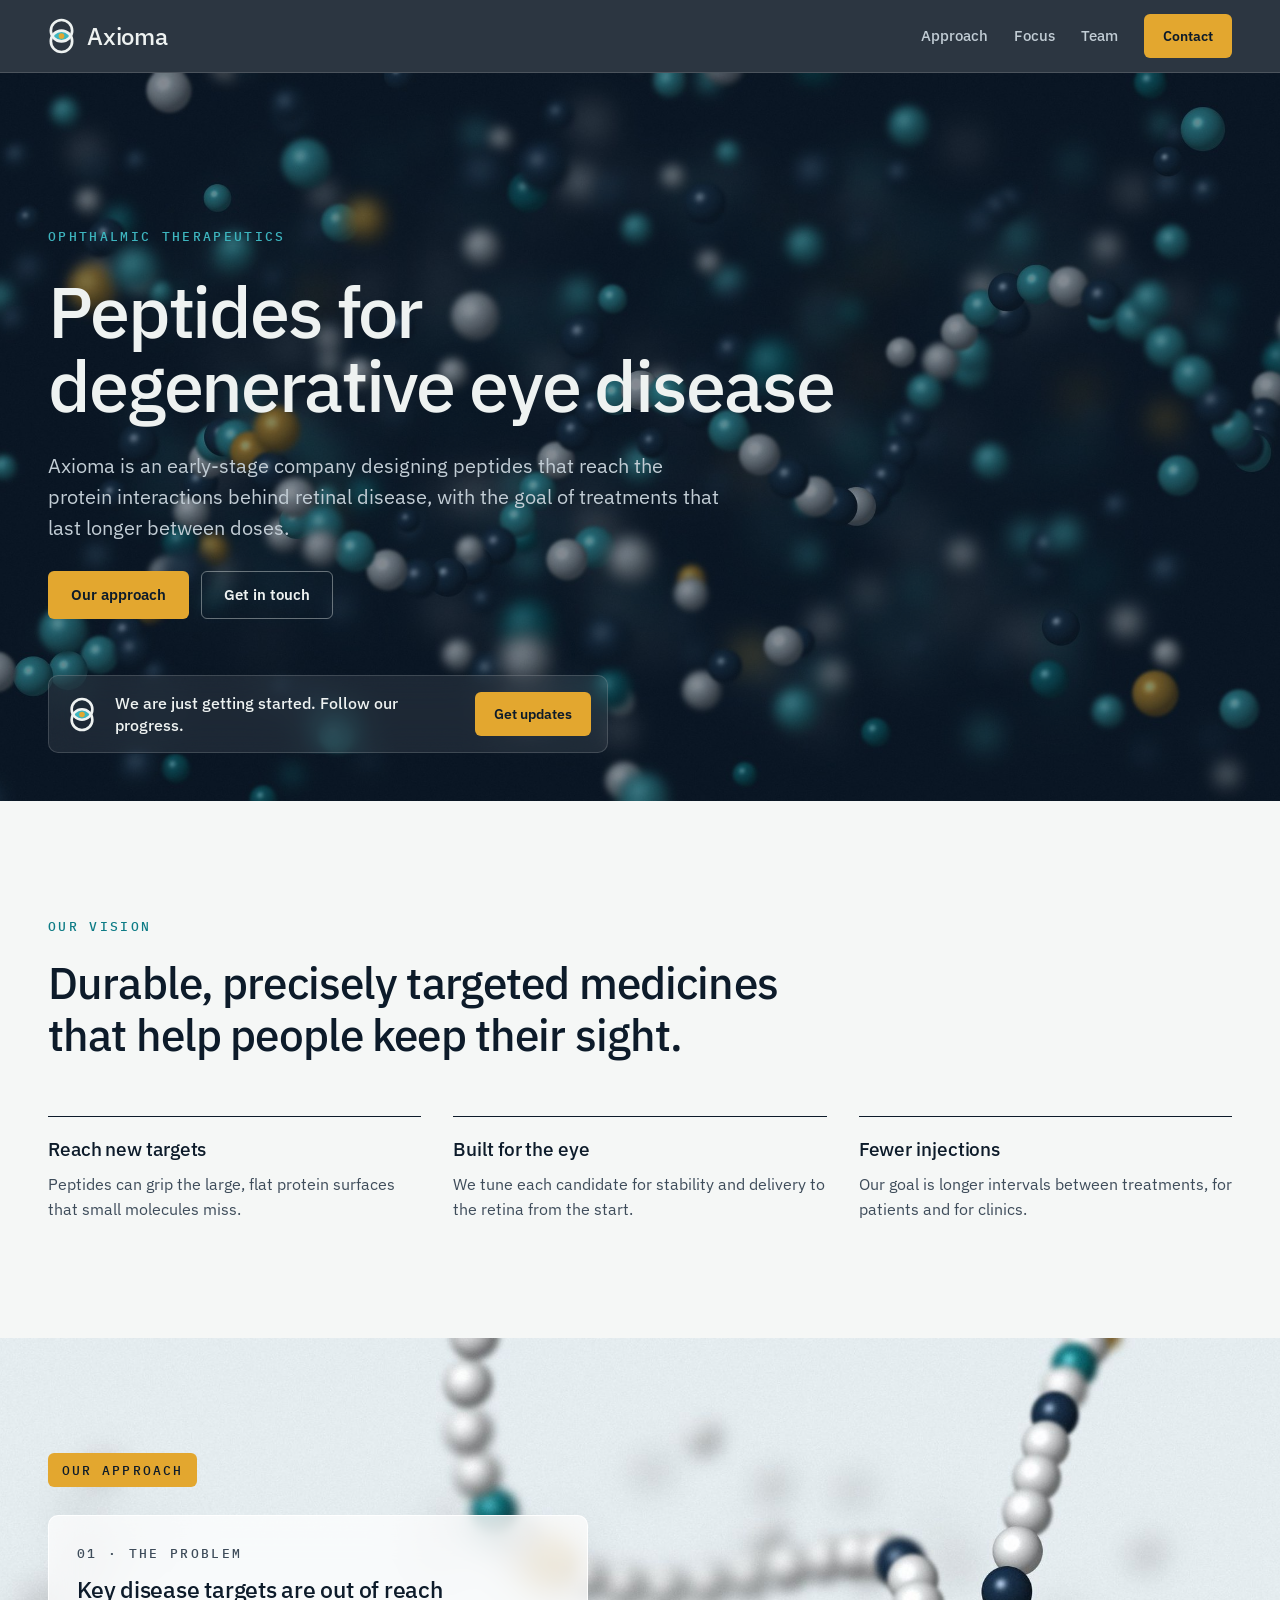
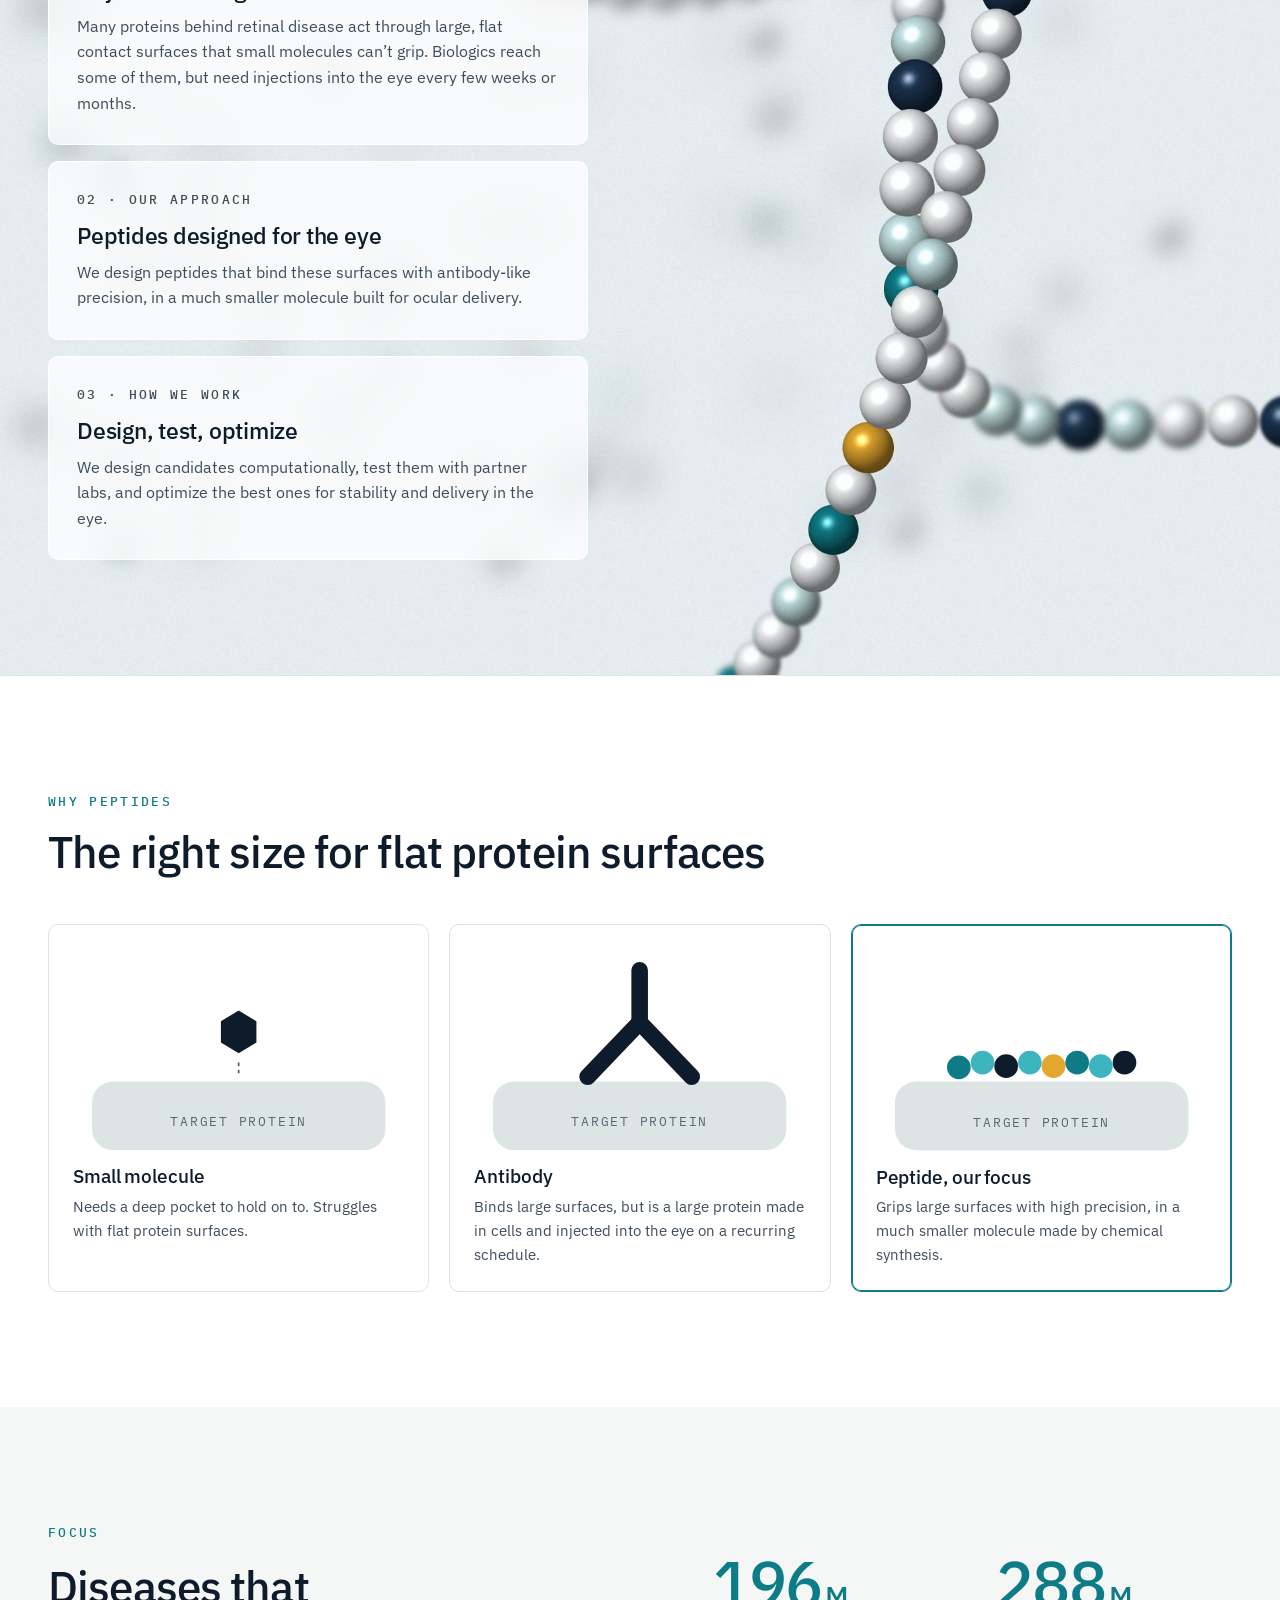
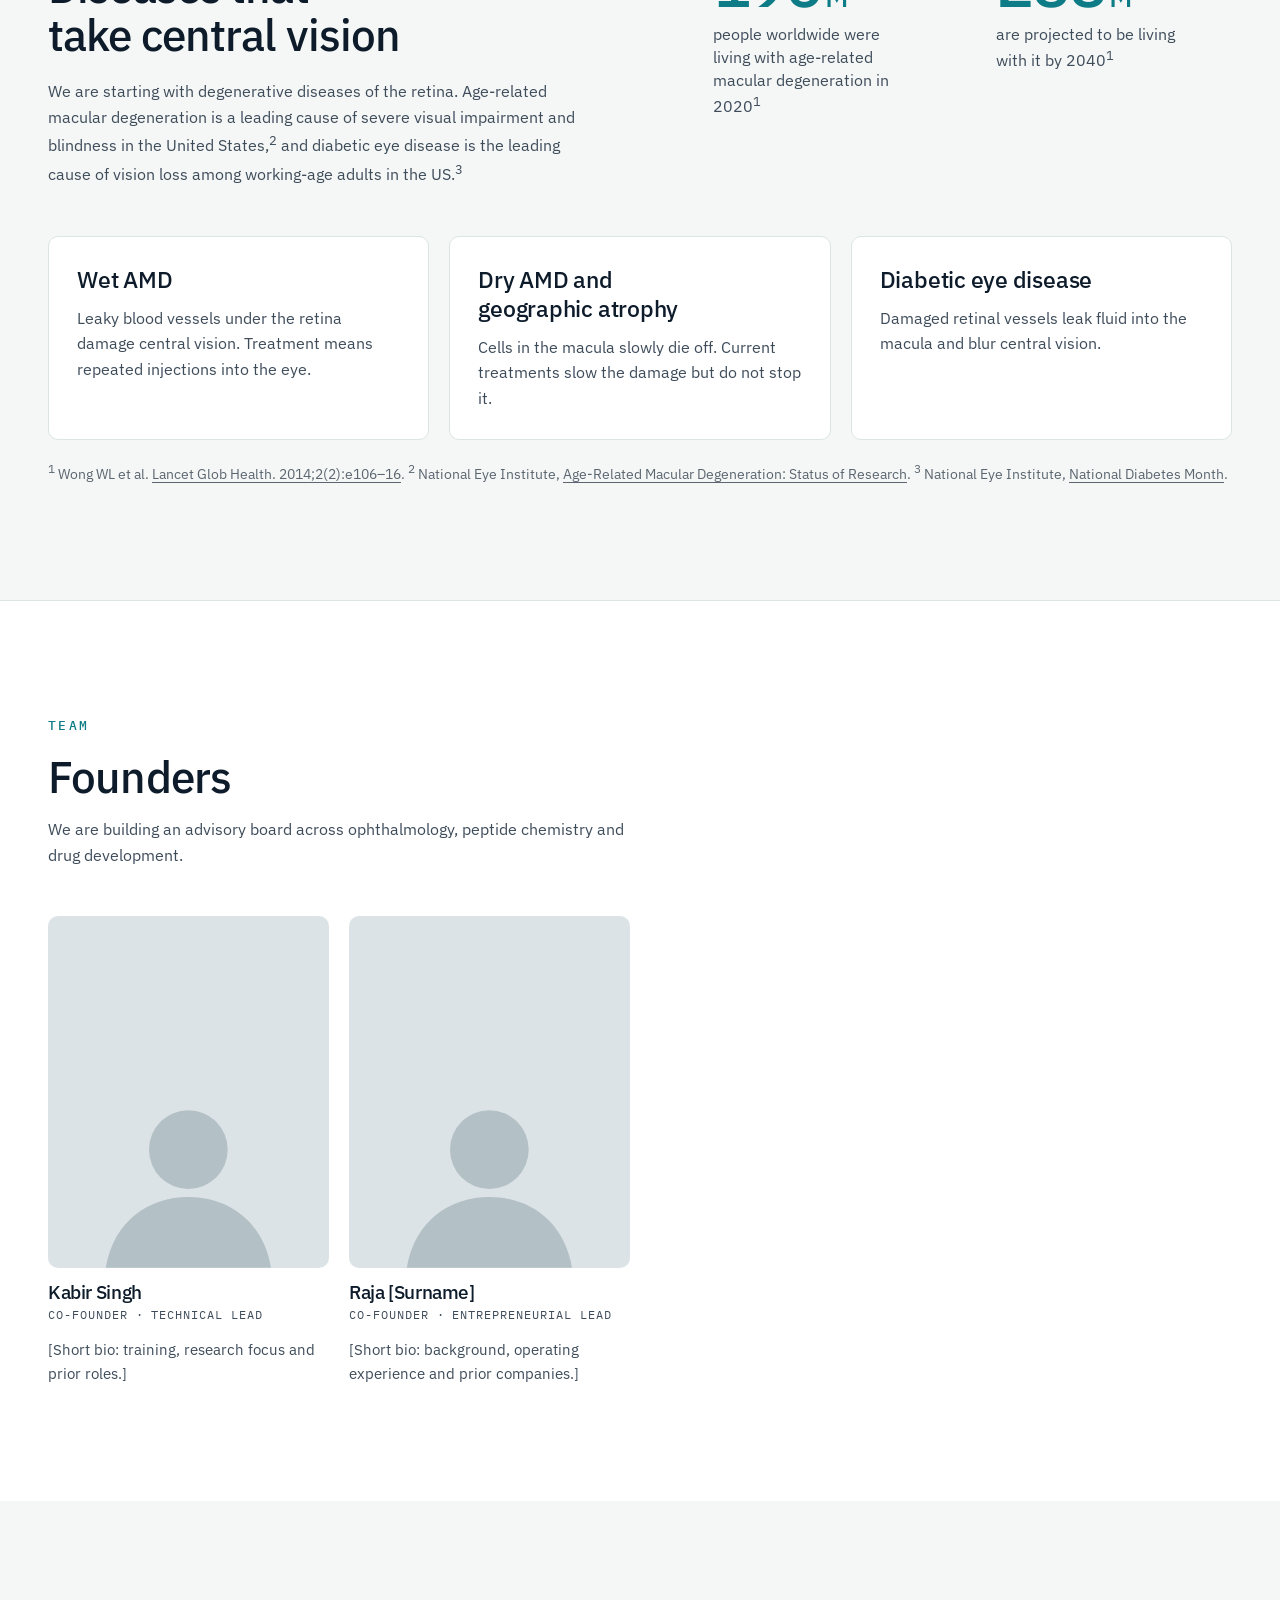
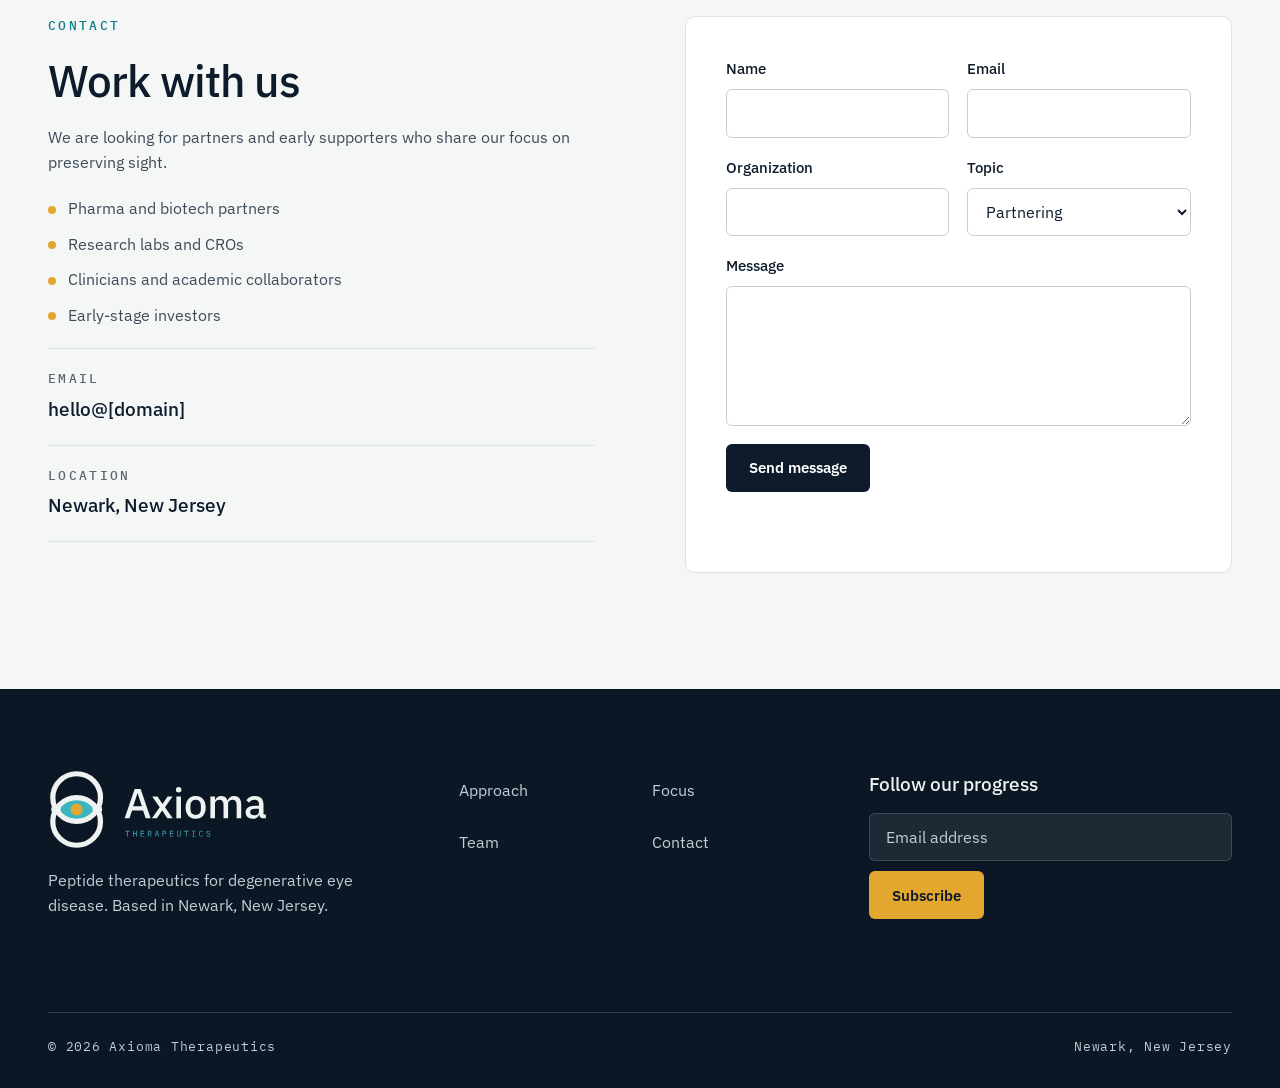
==== commit 9b66b719: "Simplify to a one-page site for the early stage Fold science, focus areas, founders and contact into" ====
--- a/index.html
+++ b/index.html
@@ -4,9 +4,9 @@
 <meta charset="utf-8">
 <meta name="viewport" content="width=device-width, initial-scale=1, viewport-fit=cover">
 <title>Axioma Therapeutics</title>
-<meta name="description" content="Axioma Therapeutics designs peptide therapeutics for degenerative eye diseases such as age-related macular degeneration.">
+<meta name="description" content="Axioma Therapeutics is an early-stage company designing peptide therapeutics for degenerative eye diseases such as age-related macular degeneration.">
 <meta property="og:title" content="Axioma Therapeutics">
-<meta property="og:description" content="Axioma Therapeutics designs peptide therapeutics for degenerative eye diseases such as age-related macular degeneration.">
+<meta property="og:description" content="Axioma Therapeutics is an early-stage company designing peptide therapeutics for degenerative eye diseases such as age-related macular degeneration.">
 <meta property="og:type" content="website">
 <meta property="og:image" content="assets/img/og-image.jpg">
 <meta name="twitter:card" content="summary_large_image">
@@ -25,41 +25,38 @@
 <a class="skip-link" href="#main">Skip to content</a>
 <header class="site-header">
   <div class="container">
-    <a class="brand" href="index.html" aria-label="Axioma Therapeutics home">
+    <a class="brand" href="#top" aria-label="Axioma Therapeutics home">
       <svg viewBox="20 6 80 108" aria-hidden="true" focusable="false"><path d="M32.29 60 A32 32 0 0 1 87.71 60 A32 32 0 0 1 32.29 60 Z" fill="#3DB5BF"/><circle cx="60" cy="44" r="32" fill="none" stroke="#EEF2F1" stroke-width="8"/><circle cx="60" cy="76" r="32" fill="none" stroke="#EEF2F1" stroke-width="8"/><circle cx="60" cy="60" r="8.5" fill="#E3A72F"/></svg>
       <span class="brand-name">Axioma</span>
     </a>
     <button class="nav-toggle" type="button" aria-expanded="false" aria-controls="site-nav"><span class="nav-toggle-bars" aria-hidden="true"></span>Menu</button>
     <nav id="site-nav" class="site-nav" aria-label="Main">
       <ul>
-        <li><a href="science.html">Science</a></li>
-        <li><a href="pipeline.html">Pipeline</a></li>
-        <li><a href="diseases.html">Disease areas</a></li>
-        <li><a href="team.html">Team</a></li>
-        <li><a href="partnering.html">Partnering</a></li>
-        <li><a href="news.html">News</a></li>
-        <li><a class="btn btn-gold btn-sm" href="contact.html">Contact</a></li>
+        <li><a href="#approach">Approach</a></li>
+        <li><a href="#focus">Focus</a></li>
+        <li><a href="#team">Team</a></li>
+        <li><a class="btn btn-gold btn-sm" href="#contact">Contact</a></li>
       </ul>
     </nav>
   </div>
 </header>
 <main id="main">
-<section class="hero on-dark">
+<section id="top" class="hero on-dark">
   <img class="hero-media" src="assets/img/hero-dark.jpg" alt="" width="2400" height="1250">
   <div class="hero-shade" aria-hidden="true"></div>
   <div class="container">
     <div class="hero-body">
-      <p class="eyebrow">Ophthalmic therapeutics · Preclinical</p>
+      <p class="eyebrow">Ophthalmic therapeutics</p>
       <h1 class="display">Peptides for degenerative eye disease</h1>
-      <p class="lede">We design peptides that reach the protein interactions driving retinal disease, with the goal of treatments that last longer between doses.</p>
+      <p class="lede">Axioma is an early-stage company designing peptides that reach the protein interactions behind retinal disease, with the goal of treatments that last longer between doses.</p>
       <div class="actions">
-        <a class="btn btn-gold" href="science.html">Explore our science</a>
-        <a class="btn btn-ghost-light" href="partnering.html">Partner with us</a>
+        <a class="btn btn-gold" href="#approach">Our approach</a>
+        <a class="btn btn-ghost-light" href="#contact">Get in touch</a>
       </div>
     </div>
     <div class="update-card">
       <svg viewBox="20 6 80 108" aria-hidden="true" focusable="false"><path d="M32.29 60 A32 32 0 0 1 87.71 60 A32 32 0 0 1 32.29 60 Z" fill="#3DB5BF"/><circle cx="60" cy="44" r="32" fill="none" stroke="#EEF2F1" stroke-width="8"/><circle cx="60" cy="76" r="32" fill="none" stroke="#EEF2F1" stroke-width="8"/><circle cx="60" cy="60" r="8.5" fill="#E3A72F"/></svg>
-      <p>Follow our progress as we build Axioma.</p>
+      <p>We are just getting started. Follow our progress.</p>
       <a class="btn btn-gold btn-sm" href="#updates">Get updates</a>
     </div>
   </div>
@@ -79,128 +76,93 @@
   </div>
 </section>
 
-<section class="band band-white" aria-labelledby="need-title">
-  <div class="container split">
-    <div class="stack">
-      <p class="eyebrow">The need</p>
-      <h2 id="need-title" class="h2">Vision loss is rising as populations age</h2>
-      <p class="body">Age-related macular degeneration and diabetic eye disease are among the main causes of vision loss. Today’s biologic treatments are injected into the eye, often every one to four months, and many disease pathways still have no treatment at all.</p>
-      <a class="arrow-link" href="diseases.html">Disease areas we focus on</a>
-    </div>
-    <div>
-      <div class="stats">
-        <div class="stat"><span class="stat-num">196<small>M</small></span><span class="stat-label">people worldwide were living with age-related macular degeneration in 2020<sup>1</sup></span></div>
-        <div class="stat"><span class="stat-num">288<small>M</small></span><span class="stat-label">are projected to be living with it by 2040<sup>1</sup></span></div>
-      </div>
-      <p class="sources"><sup>1</sup> Wong WL et al. <a href="https://doi.org/10.1016/S2214-109X(13)70145-1">Global prevalence of age-related macular degeneration and disease burden projection for 2020 and 2040</a>. Lancet Glob Health. 2014;2(2):e106–16.</p>
-    </div>
-  </div>
-</section>
-
-<section class="image-band band" aria-labelledby="approach-title">
+<section id="approach" class="image-band band" aria-labelledby="approach-title">
   <img class="hero-media media-right" src="assets/img/approach-light.jpg" alt="" width="2400" height="1417">
   <div class="container">
     <h2 id="approach-title" class="tag">Our approach</h2>
     <div class="steps">
       <div class="step"><p class="eyebrow">01 · The problem</p><h3 class="h3">Key disease targets are out of reach</h3><p>Many proteins behind retinal disease act through large, flat contact surfaces that small molecules can’t grip. Biologics reach some of them, but need injections into the eye every few weeks or months.</p></div>
       <div class="step"><p class="eyebrow">02 · Our approach</p><h3 class="h3">Peptides designed for the eye</h3><p>We design peptides that bind these surfaces with antibody-like precision, in a much smaller molecule built for ocular delivery.</p></div>
-      <div class="step"><p class="eyebrow">03 · Our programs</p><h3 class="h3">First programs in discovery</h3><p>Our first programs target [pathway] in [indication]. We will share more as they progress.</p></div>
-    </div>
-  </div>
-</section>
-
-<section class="band band-ground" aria-labelledby="platform-title">
+      <div class="step"><p class="eyebrow">03 · How we work</p><h3 class="h3">Design, test, optimize</h3><p>We design candidates computationally, test them with partner labs, and optimize the best ones for stability and delivery in the eye.</p></div>
+    </div>
+  </div>
+</section>
+
+<section class="band band-white" aria-labelledby="why-title">
   <div class="container">
     <div class="section-head">
       <div class="stack">
-        <p class="eyebrow">Platform</p>
-        <h2 id="platform-title" class="h2">A design engine for peptides that work in the eye</h2>
-        <p class="body">[Platform name] links computational design, fast testing with partner labs, and optimization for ocular delivery.</p>
-      </div>
-      <a class="arrow-link" href="science.html#platform">How the platform works</a>
-    </div>
-    <ol class="flow">
-      <li class="flow-step"><p class="eyebrow">Step 1 · Design</p><h3 class="h3">Design binders in silico</h3><p>Structure-based and machine-learning models generate peptide candidates for a chosen protein interface.</p></li>
-      <li class="flow-step"><p class="eyebrow">Step 2 · Test</p><h3 class="h3">Make and screen</h3><p>Candidates are synthesized and tested for binding, selectivity and stability with partner labs.</p></li>
-      <li class="flow-step"><p class="eyebrow">Step 3 · Optimize</p><h3 class="h3">Optimize for the eye</h3><p>We tune size, solubility and stability for delivery to the retina and a longer duration of action.</p></li>
-    </ol>
-  </div>
-</section>
-
-<section class="band band-white" aria-labelledby="pipeline-title">
-  <div class="container">
-    <div class="section-head">
+        <p class="eyebrow">Why peptides</p>
+        <h2 id="why-title" class="h2">The right size for flat protein surfaces</h2>
+      </div>
+    </div>
+    <div class="diagram">
+      <figure>
+        <svg viewBox="0 0 280 170" role="img" aria-label="A small molecule hovering over a flat protein surface with no pocket to bind">
+          <rect x="16" y="112" width="248" height="58" rx="18" fill="#DCE4E4"/>
+          <text x="140" y="150" text-anchor="middle" font-family="IBM Plex Mono, monospace" font-size="11" letter-spacing="1.5" fill="#5B6670">TARGET PROTEIN</text>
+          <polygon points="140,52 155,61 155,79 140,88 125,79 125,61" fill="#0D1B2A"/>
+          <line x1="140" y1="96" x2="140" y2="108" stroke="#5B6670" stroke-width="1.5" stroke-dasharray="3 3"/>
+        </svg>
+        <figcaption><h3 class="h4">Small molecule</h3><p>Needs a deep pocket to hold on to. Struggles with flat protein surfaces.</p></figcaption>
+      </figure>
+      <figure>
+        <svg viewBox="0 0 280 170" role="img" aria-label="A large Y-shaped antibody binding the protein surface">
+          <rect x="16" y="112" width="248" height="58" rx="18" fill="#DCE4E4"/>
+          <text x="140" y="150" text-anchor="middle" font-family="IBM Plex Mono, monospace" font-size="11" letter-spacing="1.5" fill="#5B6670">TARGET PROTEIN</text>
+          <g fill="none" stroke="#0D1B2A" stroke-width="14" stroke-linecap="round">
+            <path d="M140 18 V62"/><path d="M140 62 L96 108"/><path d="M140 62 L184 108"/>
+          </g>
+        </svg>
+        <figcaption><h3 class="h4">Antibody</h3><p>Binds large surfaces, but is a large protein made in cells and injected into the eye on a recurring schedule.</p></figcaption>
+      </figure>
+      <figure class="is-ours">
+        <svg viewBox="0 0 280 170" role="img" aria-label="A peptide chain lying along the flat protein surface, contacting it broadly">
+          <rect x="16" y="112" width="248" height="58" rx="18" fill="#DCE4E4"/>
+          <text x="140" y="150" text-anchor="middle" font-family="IBM Plex Mono, monospace" font-size="11" letter-spacing="1.5" fill="#5B6670">TARGET PROTEIN</text>
+          <circle cx="70" cy="100" r="10" fill="#0E7C86"/><circle cx="90" cy="96" r="10" fill="#3DB5BF"/>
+          <circle cx="110" cy="99" r="10" fill="#0D1B2A"/><circle cx="130" cy="96" r="10" fill="#3DB5BF"/>
+          <circle cx="150" cy="99" r="10" fill="#E3A72F"/><circle cx="170" cy="96" r="10" fill="#0E7C86"/>
+          <circle cx="190" cy="99" r="10" fill="#3DB5BF"/><circle cx="210" cy="96" r="10" fill="#0D1B2A"/>
+        </svg>
+        <figcaption><h3 class="h4">Peptide, our focus</h3><p>Grips large surfaces with high precision, in a much smaller molecule made by chemical synthesis.</p></figcaption>
+      </figure>
+    </div>
+  </div>
+</section>
+
+<section id="focus" class="band band-ground" aria-labelledby="focus-title">
+  <div class="container">
+    <div class="split">
       <div class="stack">
-        <p class="eyebrow">Pipeline</p>
-        <h2 id="pipeline-title" class="h2">Early programs in retinal disease</h2>
-      </div>
-      <a class="arrow-link" href="pipeline.html">See the full pipeline</a>
-    </div>
-    <div class="pipeline-wrap" role="region" aria-label="Pipeline chart" tabindex="0">
-      <table class="pipeline">
-        <caption class="visually-hidden">Axioma programs by stage of development</caption>
-        <thead>
-          <tr>
-            <th scope="col">Program</th>
-            <th scope="col">Target class</th>
-            <th scope="col">Indication</th>
-            <th scope="col" class="stage">Discovery</th>
-            <th scope="col" class="stage">Lead optimization</th>
-            <th scope="col" class="stage">IND-enabling</th>
-            <th scope="col" class="stage">Phase 1</th>
-          </tr>
-        </thead>
-        <tbody>
-          <tr>
-            <th scope="row">[AX-101]</th>
-            <td class="meta">[Target class]</td>
-            <td class="meta">[Indication]</td>
-            <td class="track" colspan="4"><div class="bar" role="img" aria-label="In discovery"><span style="--p: 18%"></span></div></td>
-          </tr>
-          <tr>
-            <th scope="row">[AX-102]</th>
-            <td class="meta">[Target class]</td>
-            <td class="meta">[Indication]</td>
-            <td class="track" colspan="4"><div class="bar" role="img" aria-label="In discovery"><span style="--p: 10%"></span></div></td>
-          </tr>
-          <tr>
-            <th scope="row">Partnered programs</th>
-            <td class="meta">Partner-selected targets</td>
-            <td class="meta">Retinal disease</td>
-            <td class="track" colspan="4"><div class="bar is-open" role="img" aria-label="Open to partners, discovery stage"><span style="--p: 18%"></span></div></td>
-          </tr>
-        </tbody>
-      </table>
-    </div>
-    <div class="legend"><span><i aria-hidden="true"></i>Axioma program</span><span><i class="is-open" aria-hidden="true"></i>Open to partnering</span></div>
-  </div>
-</section>
-
-<section class="band band-ground" aria-labelledby="diseases-title">
-  <div class="container">
-    <div class="section-head">
-      <div class="stack">
-        <p class="eyebrow">Disease areas</p>
-        <h2 id="diseases-title" class="h2">Where we focus</h2>
-      </div>
-      <a class="arrow-link" href="diseases.html">About these diseases</a>
-    </div>
-    <div class="card-grid">
-      <article class="card"><h3 class="h3">Wet AMD</h3><p>Leaky blood vessels under the retina damage central vision. Treatment means repeated injections into the eye.</p><a class="arrow-link" href="diseases.html#wet-amd">Learn more</a></article>
-      <article class="card"><h3 class="h3">Dry AMD and geographic atrophy</h3><p>Cells in the macula slowly die off. Current treatments slow the damage but do not stop it.</p><a class="arrow-link" href="diseases.html#dry-amd">Learn more</a></article>
-      <article class="card"><h3 class="h3">Diabetic eye disease</h3><p>Damaged retinal vessels leak fluid into the macula. A leading cause of vision loss in working-age adults.</p><a class="arrow-link" href="diseases.html#diabetic-eye-disease">Learn more</a></article>
-    </div>
-  </div>
-</section>
-
-<section class="band band-white" aria-labelledby="team-title">
+        <p class="eyebrow">Focus</p>
+        <h2 id="focus-title" class="h2">Diseases that take central vision</h2>
+        <p class="body">We are starting with degenerative diseases of the retina. Age-related macular degeneration is a leading cause of severe visual impairment and blindness in the United States,<sup>2</sup> and diabetic eye disease is the leading cause of vision loss among working-age adults in the US.<sup>3</sup></p>
+      </div>
+      <div class="stats">
+        <div class="stat"><span class="stat-num">196<small>M</small></span><span class="stat-label">people worldwide were living with age-related macular degeneration in 2020<sup>1</sup></span></div>
+        <div class="stat"><span class="stat-num">288<small>M</small></span><span class="stat-label">are projected to be living with it by 2040<sup>1</sup></span></div>
+      </div>
+    </div>
+    <div class="card-grid focus-cards">
+      <article class="card"><h3 class="h3">Wet AMD</h3><p>Leaky blood vessels under the retina damage central vision. Treatment means repeated injections into the eye.</p></article>
+      <article class="card"><h3 class="h3">Dry AMD and geographic atrophy</h3><p>Cells in the macula slowly die off. Current treatments slow the damage but do not stop it.</p></article>
+      <article class="card"><h3 class="h3">Diabetic eye disease</h3><p>Damaged retinal vessels leak fluid into the macula and blur central vision.</p></article>
+    </div>
+    <p class="sources"><sup>1</sup> Wong WL et al. <a href="https://doi.org/10.1016/S2214-109X(13)70145-1">Lancet Glob Health. 2014;2(2):e106–16</a>.
+      <sup>2</sup> National Eye Institute, <a href="https://www.nei.nih.gov/about/news-and-events/news/age-related-macular-degeneration-status-research">Age-Related Macular Degeneration: Status of Research</a>.
+      <sup>3</sup> National Eye Institute, <a href="https://www.nei.nih.gov/research-and-training/research-news/national-diabetes-month-remember-keep-eye-your-eyes">National Diabetes Month</a>.</p>
+  </div>
+</section>
+
+<section id="team" class="band band-white" aria-labelledby="team-title">
   <div class="container">
     <div class="section-head">
       <div class="stack">
         <p class="eyebrow">Team</p>
-        <h2 id="team-title" class="h2">The people building Axioma</h2>
-      </div>
-      <a class="arrow-link" href="team.html">Meet the team</a>
+        <h2 id="team-title" class="h2">Founders</h2>
+        <p class="body">We are building an advisory board across ophthalmology, peptide chemistry and drug development.</p>
+      </div>
     </div>
     <div class="people">
       <article class="person">
@@ -209,6 +171,7 @@
           <h3 class="person-name">Kabir Singh</h3>
           <span class="person-role">Co-Founder · Technical Lead</span>
         </div>
+        <p class="person-bio">[Short bio: training, research focus and prior roles.]</p>
       </article>
       <article class="person">
         <div class="headshot" role="img" aria-label="Photo to come"><svg viewBox="0 0 100 100" aria-hidden="true" focusable="false"><circle cx="50" cy="40" r="20" fill="#B3C0C6"/><path d="M8 100c4-24 22-36 42-36s38 12 42 36z" fill="#B3C0C6"/></svg></div>
@@ -216,83 +179,51 @@
           <h3 class="person-name">Raja [Surname]</h3>
           <span class="person-role">Co-Founder · Entrepreneurial Lead</span>
         </div>
+        <p class="person-bio">[Short bio: background, operating experience and prior companies.]</p>
       </article>
-      <article class="person">
-        <div class="headshot" role="img" aria-label="Photo to come"><svg viewBox="0 0 100 100" aria-hidden="true" focusable="false"><circle cx="50" cy="40" r="20" fill="#B3C0C6"/><path d="M8 100c4-24 22-36 42-36s38 12 42 36z" fill="#B3C0C6"/></svg></div>
-        <div>
-          <h3 class="person-name">[Name]</h3>
-          <span class="person-role">Scientific Advisor</span>
-        </div>
-      </article>
-      <article class="person">
-        <div class="headshot" role="img" aria-label="Photo to come"><svg viewBox="0 0 100 100" aria-hidden="true" focusable="false"><circle cx="50" cy="40" r="20" fill="#B3C0C6"/><path d="M8 100c4-24 22-36 42-36s38 12 42 36z" fill="#B3C0C6"/></svg></div>
-        <div>
-          <h3 class="person-name">[Name]</h3>
-          <span class="person-role">Clinical Advisor</span>
-        </div>
-      </article>
-    </div>
-  </div>
-</section>
-
-<section class="cta band" aria-labelledby="partner-cta-title">
-  <img class="hero-media" src="assets/img/page-hero.jpg" alt="" width="2400" height="800">
-  <div class="hero-shade" aria-hidden="true"></div>
-  <div class="container">
-    <div class="cta-copy on-dark">
-      <p class="eyebrow">Partnering</p>
-      <h2 id="partner-cta-title" class="h2">Work with us on hard-to-drug eye targets</h2>
-      <p class="lede">We work with pharma, biotech and research partners on targets that have resisted small molecules and antibodies.</p>
+    </div>
+  </div>
+</section>
+
+<section id="contact" class="band band-ground" aria-labelledby="contact-title">
+  <div class="container split">
+    <div class="stack">
+      <p class="eyebrow">Contact</p>
+      <h2 id="contact-title" class="h2">Work with us</h2>
+      <p class="body">We are looking for partners and early supporters who share our focus on preserving sight.</p>
       <ul class="checklist">
-        <li>Co-development and licensing</li>
-        <li>Target-focused discovery collaborations</li>
-        <li>Research, CRO and data partnerships</li>
+        <li>Pharma and biotech partners</li>
+        <li>Research labs and CROs</li>
+        <li>Clinicians and academic collaborators</li>
+        <li>Early-stage investors</li>
       </ul>
-    </div>
-    <div class="actions">
-      <a class="btn btn-gold" href="partnering.html">Partner with us</a>
-      <a class="btn btn-ghost-light" href="contact.html">Contact the team</a>
-    </div>
-  </div>
-</section>
-
-<section class="band band-white" aria-labelledby="news-title">
-  <div class="container">
-    <div class="section-head">
-      <div class="stack">
-        <p class="eyebrow">News</p>
-        <h2 id="news-title" class="h2">Latest from Axioma</h2>
-      </div>
-      <a class="arrow-link" href="news.html">All news</a>
-    </div>
-    <div class="news-grid">
-      <article class="news-feature">
-        <img src="assets/img/chain-light.jpg" alt="" width="2400" height="1333">
-        <div class="news-panel light">
-          <span class="date">[Date] · Announcement</span>
-          <h3 class="h3">Axioma Therapeutics launches to develop peptide medicines for the eye</h3>
-          <p>[One-line summary of the announcement.]</p>
-          <a class="arrow-link" href="news.html">Read the announcement</a>
-        </div>
-      </article>
-      <div class="news-side">
-        <article class="news-tile">
-          <img src="assets/img/hero-dark.jpg" alt="" width="2400" height="1250">
-          <div class="news-panel dark">
-            <span class="date">May 2026 · Program</span>
-            <h3 class="h4">Axioma joins the NSF I-Corps Northeast Hub at NJIT</h3>
-            <a class="arrow-link" href="news.html">Read more</a>
+      <ul class="contact-list">
+        <li><span class="eyebrow">Email</span><span class="address">hello@[domain]</span></li>
+        <li><span class="eyebrow">Location</span><span class="address">Newark, New Jersey</span></li>
+      </ul>
+    </div>
+    <div class="panel">
+      <form class="form" data-form="contact" data-success="Thank you. We will get back to you soon." novalidate>
+        <div class="field-row">
+          <div class="field"><label for="contact-name">Name</label><input id="contact-name" name="name" type="text" required autocomplete="name"></div>
+          <div class="field"><label for="contact-email">Email</label><input id="contact-email" name="email" type="email" required autocomplete="email"></div>
+        </div>
+        <div class="field-row">
+          <div class="field"><label for="contact-org">Organization</label><input id="contact-org" name="organization" type="text" autocomplete="organization"></div>
+          <div class="field"><label for="contact-topic">Topic</label>
+            <select id="contact-topic" name="topic">
+              <option>Partnering</option>
+              <option>Research collaboration</option>
+              <option>Investing</option>
+              <option>Careers</option>
+              <option>Something else</option>
+            </select>
           </div>
-        </article>
-        <article class="news-tile">
-          <img src="assets/img/page-hero.jpg" alt="" width="2400" height="800">
-          <div class="news-panel dark">
-            <span class="date">[Date] · Event</span>
-            <h3 class="h4">[Upcoming conference presentation]</h3>
-            <a class="arrow-link" href="news.html">Read more</a>
-          </div>
-        </article>
-      </div>
+        </div>
+        <div class="field"><label for="contact-message">Message</label><textarea id="contact-message" name="message" required></textarea></div>
+        <div class="actions"><button class="btn btn-dark" type="submit">Send message</button></div>
+        <p class="form-status" role="status" aria-live="polite"></p>
+      </form>
     </div>
   </div>
 </section>
@@ -306,17 +237,14 @@
       </div>
       <nav aria-label="Footer">
         <ul class="footer-nav">
-          <li><a href="science.html">Science</a></li>
-          <li><a href="pipeline.html">Pipeline</a></li>
-          <li><a href="diseases.html">Disease areas</a></li>
-          <li><a href="team.html">Team</a></li>
-          <li><a href="partnering.html">Partnering</a></li>
-          <li><a href="news.html">News</a></li>
-          <li><a href="contact.html">Contact</a></li>
+          <li><a href="#approach">Approach</a></li>
+          <li><a href="#focus">Focus</a></li>
+          <li><a href="#team">Team</a></li>
+          <li><a href="#contact">Contact</a></li>
         </ul>
       </nav>
       <form id="updates" class="footer-signup" data-form="newsletter" data-success="You are on the list. Thank you." novalidate>
-        <label for="signup-email-index">Get updates from Axioma</label>
+        <label for="signup-email-index">Follow our progress</label>
         <div class="inline-form">
           <input id="signup-email-index" name="email" type="email" required autocomplete="email" placeholder="Email address">
           <button class="btn btn-gold" type="submit">Subscribe</button>
--- a/assets/css/styles.css
+++ b/assets/css/styles.css
@@ -73,10 +73,6 @@
   background: var(--gold); color: var(--navy); font-weight: 600; text-decoration: none;
 }
 .skip-link:focus { top: calc(12px + env(safe-area-inset-top, 0px)); }
-.visually-hidden {
-  position: absolute; width: 1px; height: 1px; padding: 0; margin: -1px;
-  overflow: hidden; clip: rect(0 0 0 0); white-space: nowrap; border: 0;
-}
 
 /* ---------- layout ---------- */
 .container {
@@ -89,7 +85,6 @@
 .band { padding-block: var(--band); }
 .band-white { background: var(--paper); border-top: 1px solid var(--line); }
 .band-ground { background: var(--ground); }
-.band-dark { background: var(--navy-deep); color: var(--on-dark); }
 .stack { display: flex; flex-direction: column; gap: var(--gap, 20px); }
 .stack > * { min-width: 0; }
 .section-head { display: flex; flex-wrap: wrap; align-items: flex-end; justify-content: space-between; gap: 16px 32px; margin-bottom: 48px; }
@@ -102,19 +97,15 @@
   font-family: var(--font-mono); font-size: 0.8125rem; font-weight: 500;
   letter-spacing: 0.18em; text-transform: uppercase; color: var(--teal);
 }
-.on-dark .eyebrow, .band-dark .eyebrow { color: var(--teal-light); }
+.on-dark .eyebrow { color: var(--teal-light); }
 .display { font-size: var(--step-5); line-height: 1.02; letter-spacing: -0.03em; }
 .h2 { font-size: var(--step-4); }
 .h3 { font-size: var(--step-2); line-height: 1.25; letter-spacing: -0.01em; }
 .h4 { font-size: var(--step-1); line-height: 1.3; letter-spacing: -0.005em; }
 .lede { font-size: 1.25rem; line-height: 1.55; color: var(--muted); max-width: 34em; }
-.on-dark .lede, .band-dark .lede { color: var(--on-dark-muted); }
+.on-dark .lede { color: var(--on-dark-muted); }
 .body { color: var(--muted); max-width: 38em; }
-.band-dark .body { color: var(--on-dark-muted); }
 .statement { font-size: clamp(1.75rem, 3.4vw, 2.75rem); line-height: 1.18; letter-spacing: -0.02em; font-weight: 500; max-width: 24em; }
-.placeholder { color: var(--muted-2); }
-.mono { font-family: var(--font-mono); }
-.note { font-size: var(--step--1); color: var(--muted-2); }
 
 /* ---------- buttons ---------- */
 .btn {
@@ -131,16 +122,7 @@
 .btn-ghost-light:hover { background: var(--glass-dark); color: var(--on-dark); }
 .btn-dark { background: var(--navy); color: var(--paper); }
 .btn-dark:hover { background: var(--teal); color: var(--paper); }
-.btn-ghost-dark { border-color: var(--line-strong); color: var(--ink); }
-.btn-ghost-dark:hover { border-color: var(--navy); color: var(--ink); }
 .actions { display: flex; flex-wrap: wrap; gap: 12px; }
-.arrow-link {
-  display: inline-flex; align-items: center; gap: 8px; min-height: 44px;
-  font-weight: 600; text-decoration: none; color: var(--ink);
-}
-.arrow-link::after { content: "→"; transition: transform 0.15s ease; }
-.arrow-link:hover::after { transform: translateX(3px); }
-.band-dark .arrow-link { color: var(--on-dark); }
 
 /* ---------- header ---------- */
 .site-header {
@@ -176,7 +158,7 @@
 }
 .nav-toggle-bars::before { top: 1px; }
 .nav-toggle-bars::after { bottom: 1px; }
-@media (max-width: 1080px) {
+@media (max-width: 760px) {
   .js .nav-toggle { display: inline-flex; }
   .js .site-nav { display: none; width: 100%; }
   .js .site-nav.is-open { display: block; }
@@ -236,13 +218,6 @@
   font: 500 0.8125rem/1 var(--font-mono); letter-spacing: 0.16em; text-transform: uppercase;
 }
 
-/* ---------- platform flow ---------- */
-.flow { list-style: none; padding: 0; display: grid; grid-template-columns: repeat(auto-fit, minmax(min(100%, 280px), 1fr)); gap: 20px; }
-.flow-step { display: flex; flex-direction: column; gap: 12px; padding: 28px; background: var(--paper); border: 1px solid var(--line); border-radius: var(--radius); }
-.flow-step .eyebrow { color: var(--muted-2); }
-.flow-step p { color: var(--muted); }
-.flow-step ul { padding-left: 1.1em; color: var(--muted); display: flex; flex-direction: column; gap: 4px; }
-
 /* ---------- mechanism diagram ---------- */
 .diagram { display: grid; grid-template-columns: repeat(auto-fit, minmax(min(100%, 280px), 1fr)); gap: 20px; }
 .diagram figure { margin: 0; display: flex; flex-direction: column; gap: 14px; padding: 24px; background: var(--paper); border: 1px solid var(--line); border-radius: var(--radius); }
@@ -251,109 +226,25 @@
 .diagram figcaption { display: flex; flex-direction: column; gap: 6px; }
 .diagram figcaption p { color: var(--muted); font-size: 0.9375rem; }
 
-/* ---------- comparison table ---------- */
-.table-wrap { overflow-x: auto; border: 1px solid var(--line); border-radius: var(--radius); background: var(--paper); }
-.compare { width: 100%; min-width: 720px; border-collapse: collapse; font-size: 0.9375rem; }
-.compare th, .compare td { padding: 16px 20px; text-align: left; vertical-align: top; border-bottom: 1px solid var(--line); }
-.compare thead th { font: 500 0.8125rem/1.3 var(--font-mono); letter-spacing: 0.12em; text-transform: uppercase; color: var(--muted-2); background: var(--ground); }
-.compare thead th.is-ours { color: var(--teal); }
-.compare tbody th { font-weight: 500; width: 26%; }
-.compare td.is-ours { background: rgba(14, 124, 134, 0.06); }
-.compare tr:last-child th, .compare tr:last-child td { border-bottom: 0; }
-.fit { display: inline-flex; align-items: center; gap: 8px; font-weight: 500; }
-.fit::before { content: ""; width: 10px; height: 10px; border-radius: 50%; flex: none; }
-.fit-yes::before { background: var(--teal); }
-.fit-some::before { background: var(--gold); }
-.fit-no::before { background: transparent; box-shadow: inset 0 0 0 1.5px var(--muted-2); }
-.fit + span { display: block; color: var(--muted); margin-top: 2px; }
-
-/* ---------- pipeline ---------- */
-.pipeline-wrap { overflow-x: auto; border: 1px solid var(--line); border-radius: var(--radius); background: var(--paper); }
-.pipeline { width: 100%; min-width: 860px; border-collapse: collapse; }
-.pipeline th, .pipeline td { padding: 18px 20px; text-align: left; border-bottom: 1px solid var(--line); vertical-align: middle; }
-.pipeline thead th { font: 500 0.75rem/1.3 var(--font-mono); letter-spacing: 0.12em; text-transform: uppercase; color: var(--muted-2); background: var(--ground); }
-.pipeline thead th.stage { width: 13%; border-left: 1px solid var(--line); }
-.pipeline tbody th { font-weight: 600; white-space: nowrap; }
-.pipeline .meta { color: var(--muted); font-size: 0.9375rem; }
-.pipeline tr:last-child th, .pipeline tr:last-child td { border-bottom: 0; }
-.pipeline td.track {
-  position: relative; padding: 22px 0;
-  background-image: linear-gradient(to right, var(--line) 1px, transparent 1px);
-  background-size: 25% 100%;
-}
-.bar { position: relative; height: 14px; }
-.bar span { display: block; height: 100%; width: var(--p, 10%); border-radius: inherit; background: var(--teal); }
-.bar.is-open span { background: repeating-linear-gradient(45deg, var(--teal-light) 0 6px, rgba(61, 181, 191, 0.45) 6px 12px); }
-.legend { display: flex; flex-wrap: wrap; gap: 8px 24px; margin-top: 16px; font-size: var(--step--1); color: var(--muted-2); }
-.legend span { display: inline-flex; align-items: center; gap: 8px; }
-.legend i { width: 22px; height: 8px; border-radius: 999px; background: var(--teal); }
-.legend i.is-open { background: repeating-linear-gradient(45deg, var(--teal-light) 0 4px, rgba(61, 181, 191, 0.45) 4px 8px); }
-
 /* ---------- cards ---------- */
 .card-grid { display: grid; grid-template-columns: repeat(auto-fit, minmax(min(100%, 280px), 1fr)); gap: 20px; }
 .card { display: flex; flex-direction: column; gap: 12px; padding: 28px; background: var(--paper); border: 1px solid var(--line); border-radius: var(--radius); }
-.band-white .card { background: var(--ground); border-color: transparent; }
 .card p { color: var(--muted); }
-.card .arrow-link { margin-top: auto; }
-.card-icon { width: 40px; height: 40px; }
-
-/* ---------- disease accordions ---------- */
-.diseases { display: flex; flex-direction: column; gap: 14px; }
-.disease { background: var(--paper); border: 1px solid var(--line); border-radius: var(--radius); }
-.disease summary {
-  list-style: none; cursor: pointer; display: flex; align-items: center; justify-content: space-between; gap: 16px;
-  min-height: 64px; padding: 18px 24px; font-size: var(--step-2); font-weight: 500; letter-spacing: -0.01em;
-}
-.disease summary::-webkit-details-marker { display: none; }
-.disease summary::after {
-  content: "+"; flex: none; width: 36px; height: 36px; display: grid; place-items: center;
-  border: 1px solid var(--line-strong); border-radius: 50%; font: 400 1.25rem/1 var(--font-mono); color: var(--teal);
-}
-.disease[open] summary::after { content: "–"; }
-.disease-body { display: grid; grid-template-columns: repeat(auto-fit, minmax(min(100%, 320px), 1fr)); gap: 24px 48px; padding: 4px 24px 28px; }
-.disease-body > * { min-width: 0; }
-.disease-body h3 { font-size: 0.8125rem; font-family: var(--font-mono); letter-spacing: 0.14em; text-transform: uppercase; color: var(--teal); font-weight: 500; margin-bottom: 8px; }
-.disease-body p { color: var(--muted); }
+
+.focus-cards { margin-top: 48px; }
 
 /* ---------- people ---------- */
 .people { display: grid; grid-template-columns: repeat(auto-fill, minmax(min(100%, 230px), 1fr)); gap: 28px 20px; }
 .person { display: flex; flex-direction: column; gap: 14px; }
 .headshot { aspect-ratio: 4 / 5; max-width: 100%; border-radius: var(--radius); background: var(--placeholder); display: flex; align-items: flex-end; justify-content: center; overflow: hidden; }
 .headshot svg { width: 70%; height: auto; }
-.person-meta { display: flex; align-items: flex-start; justify-content: space-between; gap: 12px; }
 .person-name { font-size: 1.1875rem; font-weight: 500; }
 .person-role { display: block; margin-top: 4px; font: 400 0.75rem/1.45 var(--font-mono); letter-spacing: 0.08em; text-transform: uppercase; color: var(--muted); }
 .person-bio { color: var(--muted); font-size: 0.9375rem; }
-.icon-link { display: inline-flex; align-items: center; justify-content: center; width: 44px; height: 44px; flex: none; color: var(--ink); }
-.icon-link svg { width: 22px; height: 22px; }
-
-/* ---------- news ---------- */
-.news-grid { display: flex; flex-wrap: wrap; gap: 20px; }
-.news-feature { position: relative; flex: 2 1 560px; min-height: 520px; border-radius: var(--radius); overflow: hidden; display: flex; align-items: flex-end; }
-.news-side { flex: 1 1 320px; display: flex; flex-direction: column; gap: 20px; }
-.news-tile { position: relative; flex: 1; min-height: 250px; border-radius: var(--radius); overflow: hidden; display: flex; align-items: flex-end; color: var(--on-dark); background: var(--navy-deep); }
-.news-feature img, .news-tile img { position: absolute; inset: 0; width: 100%; height: 100%; object-fit: cover; }
-.news-panel { position: relative; margin: 16px; padding: 24px; border-radius: var(--radius-sm); display: flex; flex-direction: column; gap: 12px; max-width: 620px; }
-.news-panel.light { background: var(--glass-light); -webkit-backdrop-filter: blur(14px); backdrop-filter: blur(14px); }
-.news-panel.dark { background: rgba(11, 23, 36, 0.8); -webkit-backdrop-filter: blur(14px); backdrop-filter: blur(14px); }
-.news-panel .date { font: 400 0.8125rem/1.3 var(--font-mono); letter-spacing: 0.1em; text-transform: uppercase; }
-.news-panel.light .date, .news-panel.light p { color: var(--muted); }
-.news-panel.dark .date, .news-panel.dark p { color: var(--on-dark-muted); }
-.news-list { list-style: none; padding: 0; border-top: 1px solid var(--line); }
-.news-item { display: grid; grid-template-columns: minmax(0, 160px) minmax(0, 1fr); gap: 8px 32px; align-items: baseline; padding-block: 28px; border-bottom: 1px solid var(--line); }
-.news-item .date { font: 400 0.8125rem/1.4 var(--font-mono); letter-spacing: 0.1em; text-transform: uppercase; color: var(--muted-2); }
-.news-item .kind { font: 500 0.75rem/1 var(--font-mono); letter-spacing: 0.12em; text-transform: uppercase; color: var(--teal); }
-.news-item p { color: var(--muted); margin-top: 6px; }
-@media (max-width: 720px) { .news-item { grid-template-columns: minmax(0, 1fr); } }
-
-/* ---------- CTA band ---------- */
-.cta { position: relative; overflow: hidden; background: var(--navy-deep); color: var(--on-dark); }
-.cta .container { position: relative; display: flex; flex-wrap: wrap; align-items: flex-end; justify-content: space-between; gap: 32px; }
-.cta-copy { display: flex; flex-direction: column; gap: 18px; max-width: 640px; }
-.cta-copy > * { min-width: 0; }
+
+/* ---------- lists ---------- */
 .checklist { list-style: none; padding: 0; display: flex; flex-direction: column; gap: 10px; }
-.checklist li { display: flex; gap: 12px; color: var(--on-dark-muted); }
-.checklist-light li { color: var(--muted); }
+.checklist li { display: flex; gap: 12px; color: var(--muted); }
 .checklist li::before { content: ""; flex: none; width: 8px; height: 8px; margin-top: 0.6em; border-radius: 50%; background: var(--gold); }
 
 /* ---------- forms ---------- */
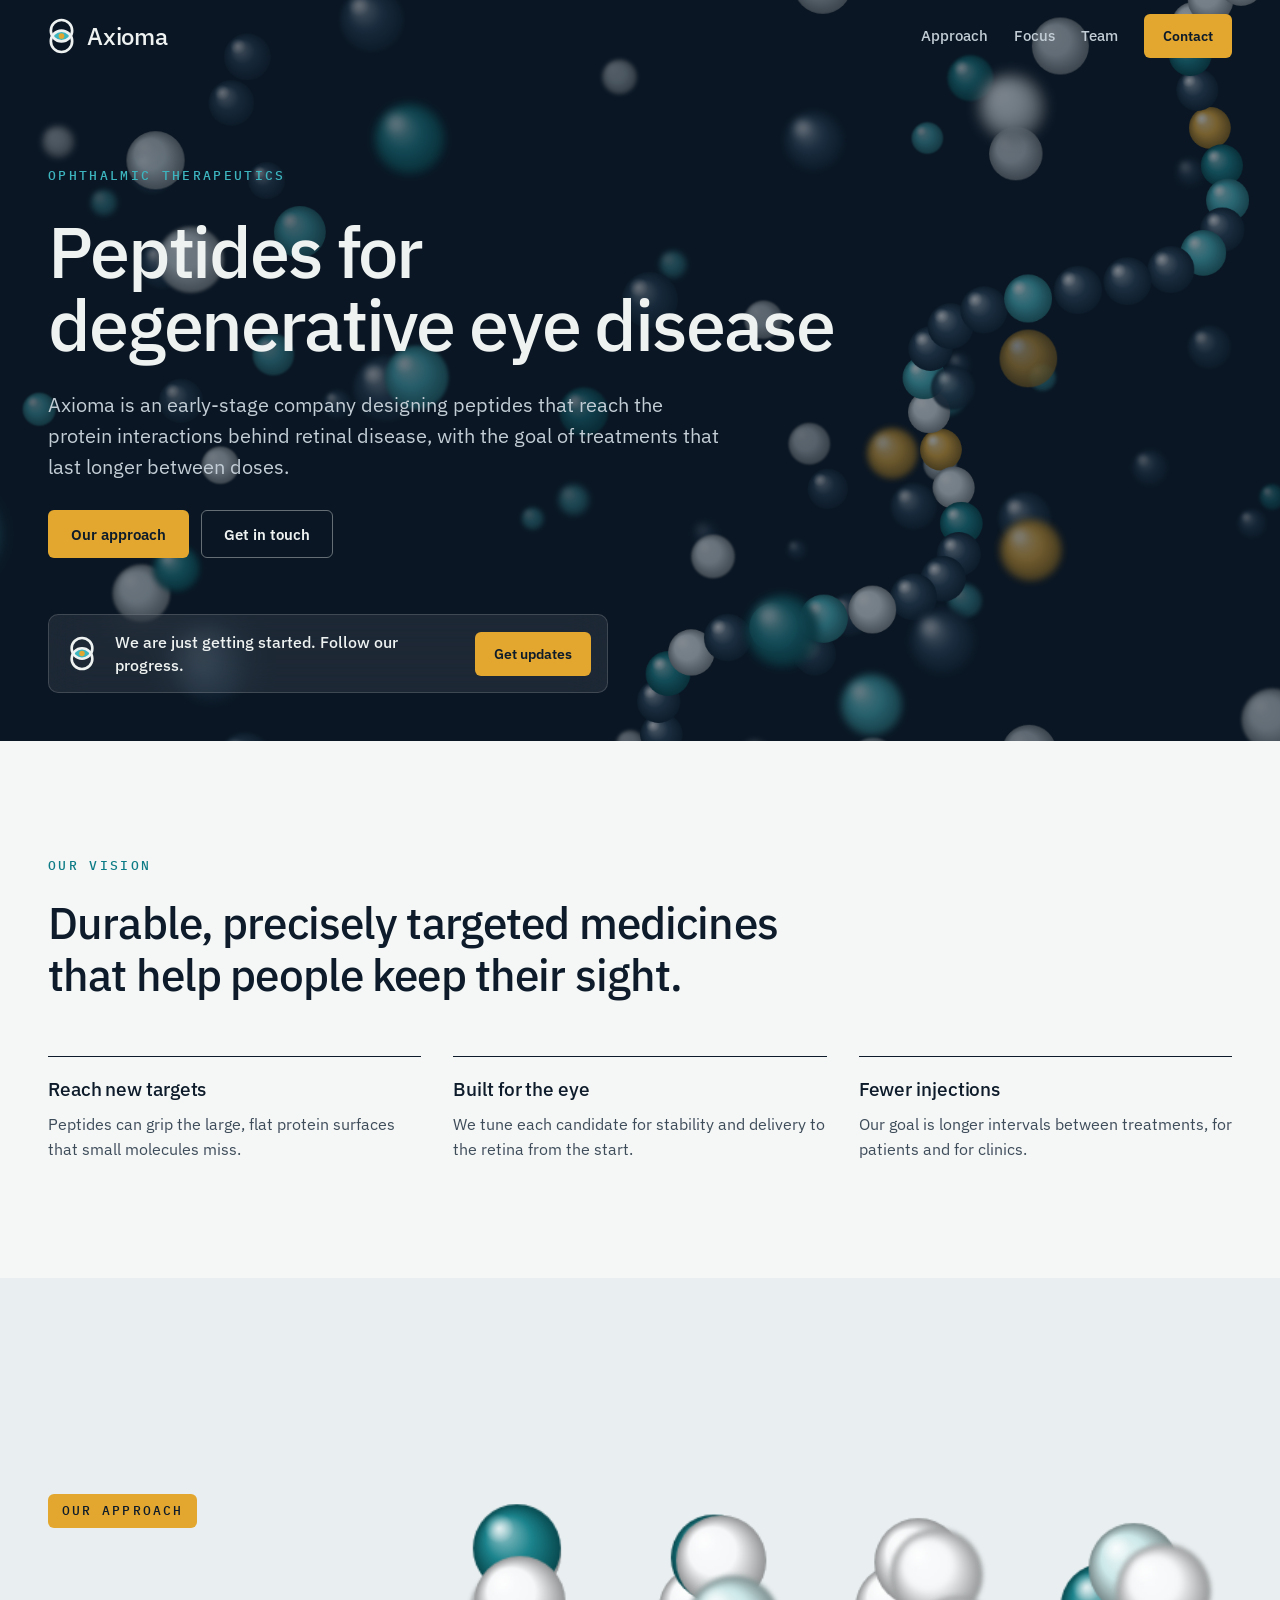
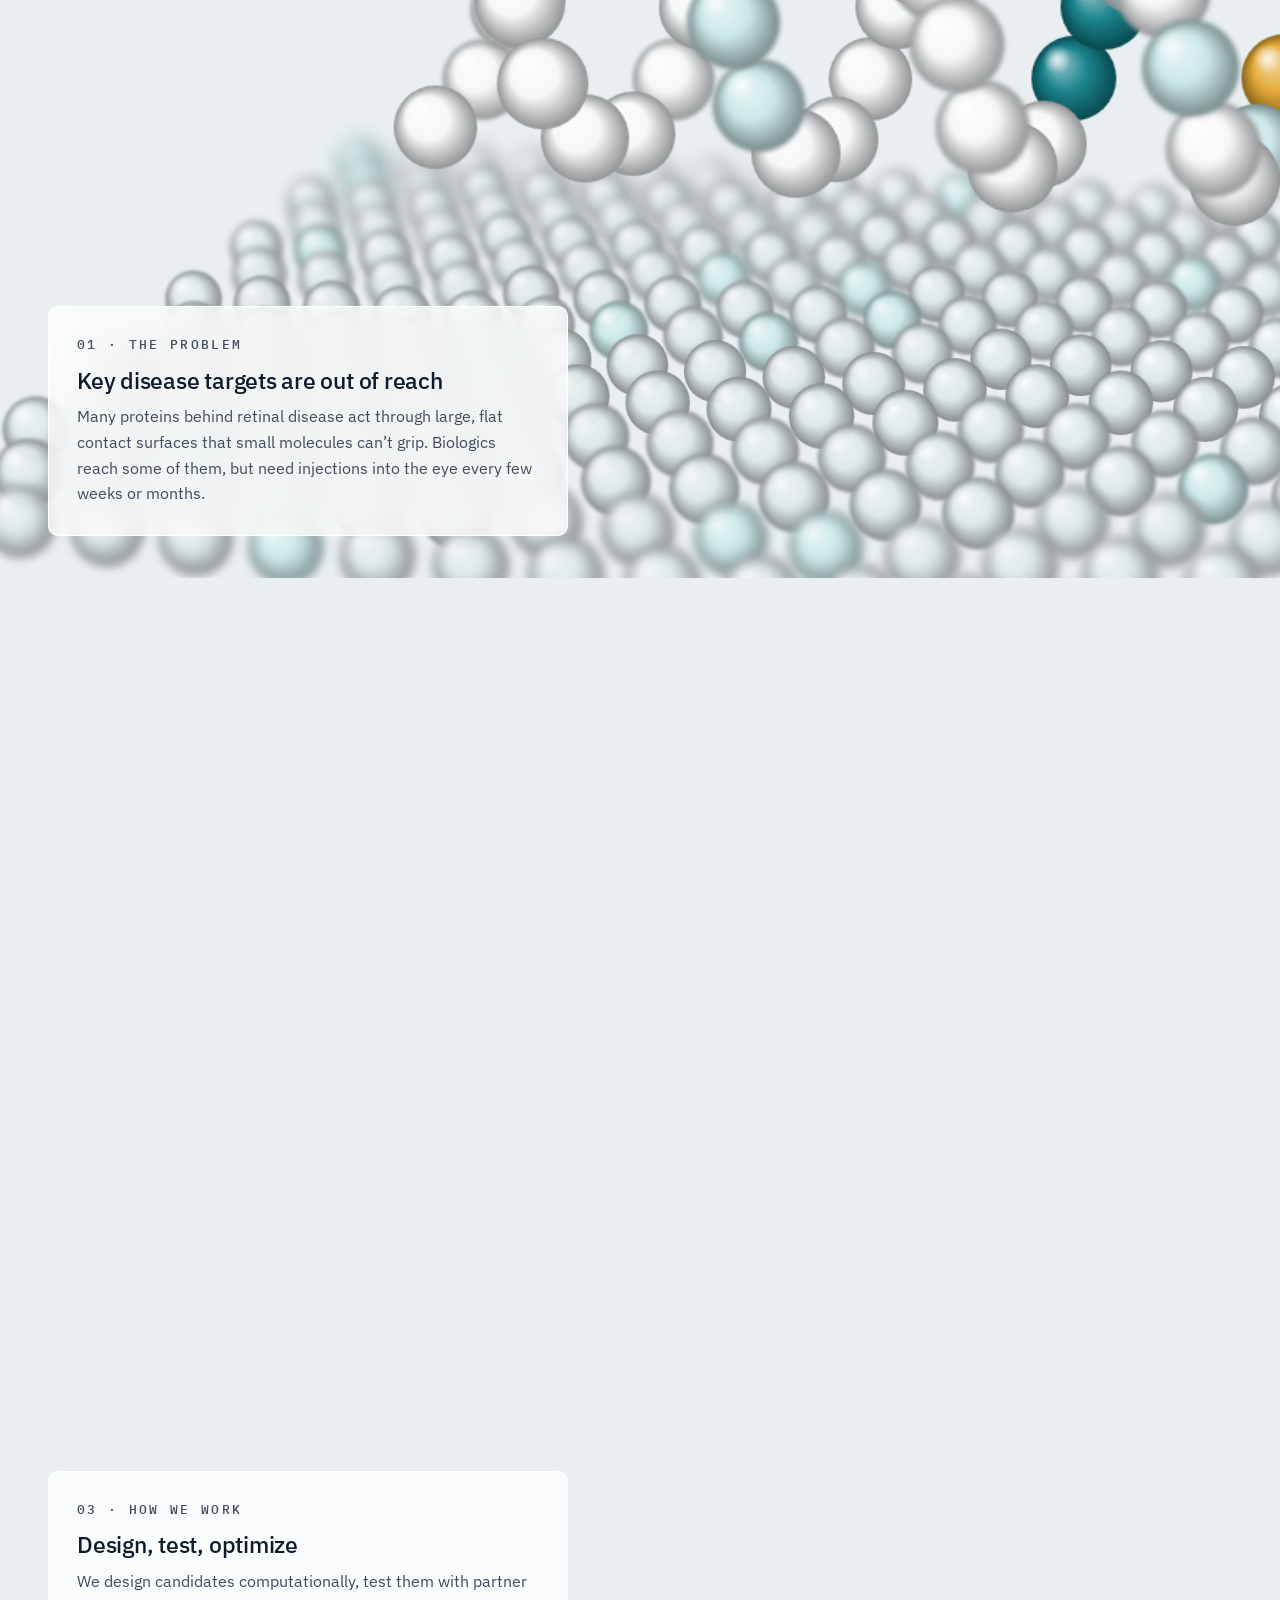
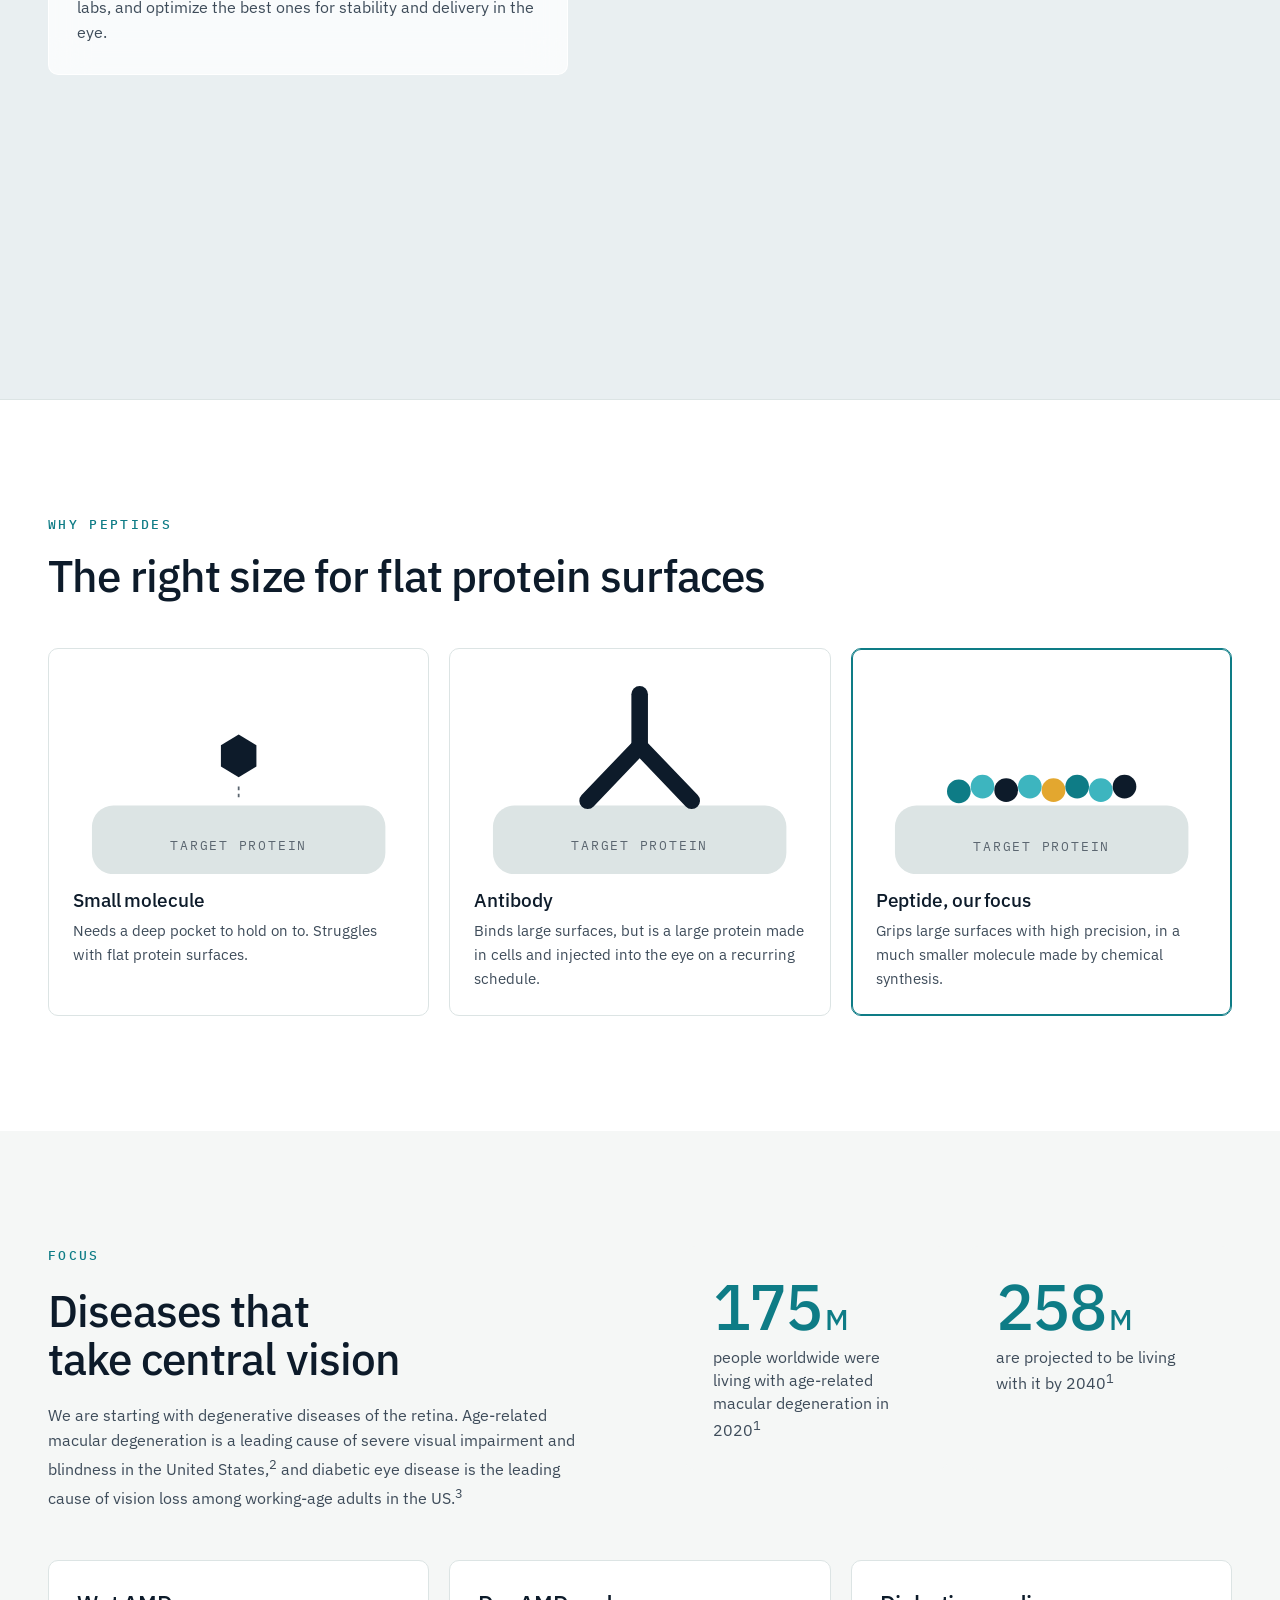
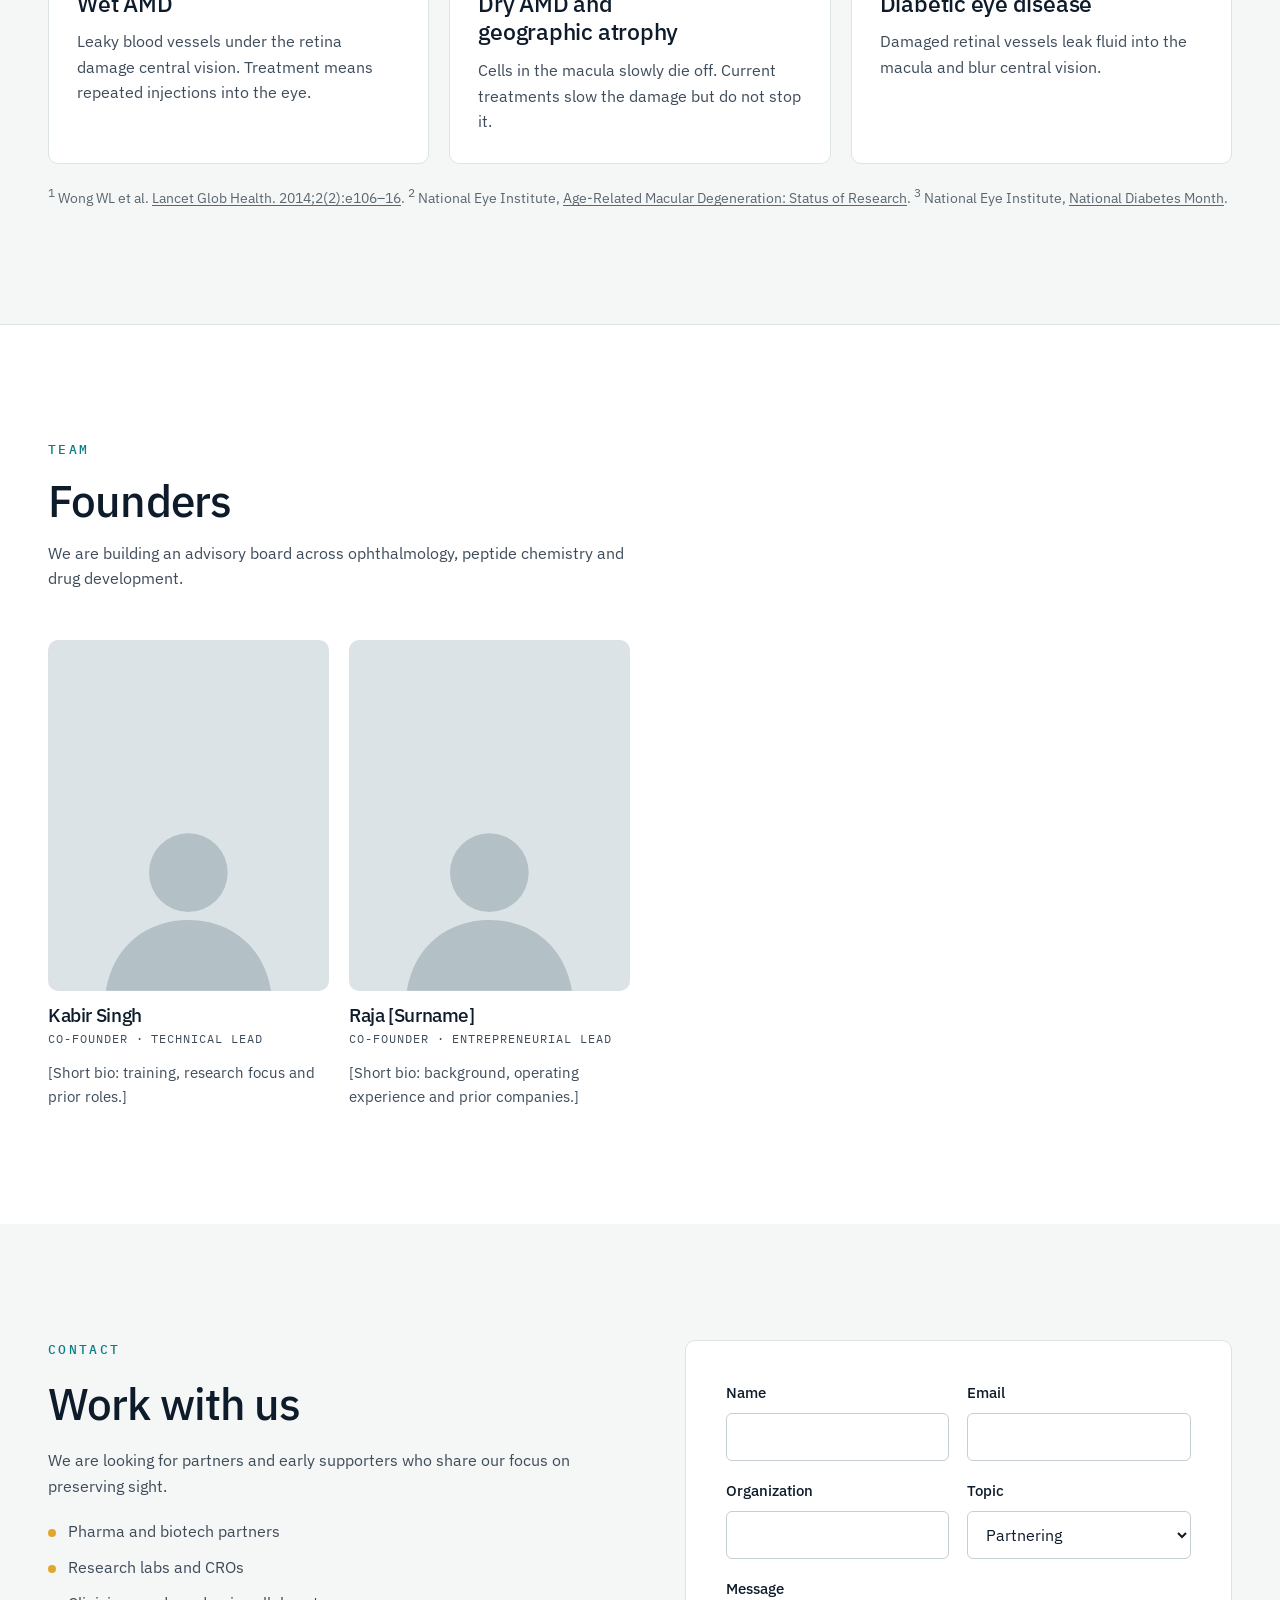
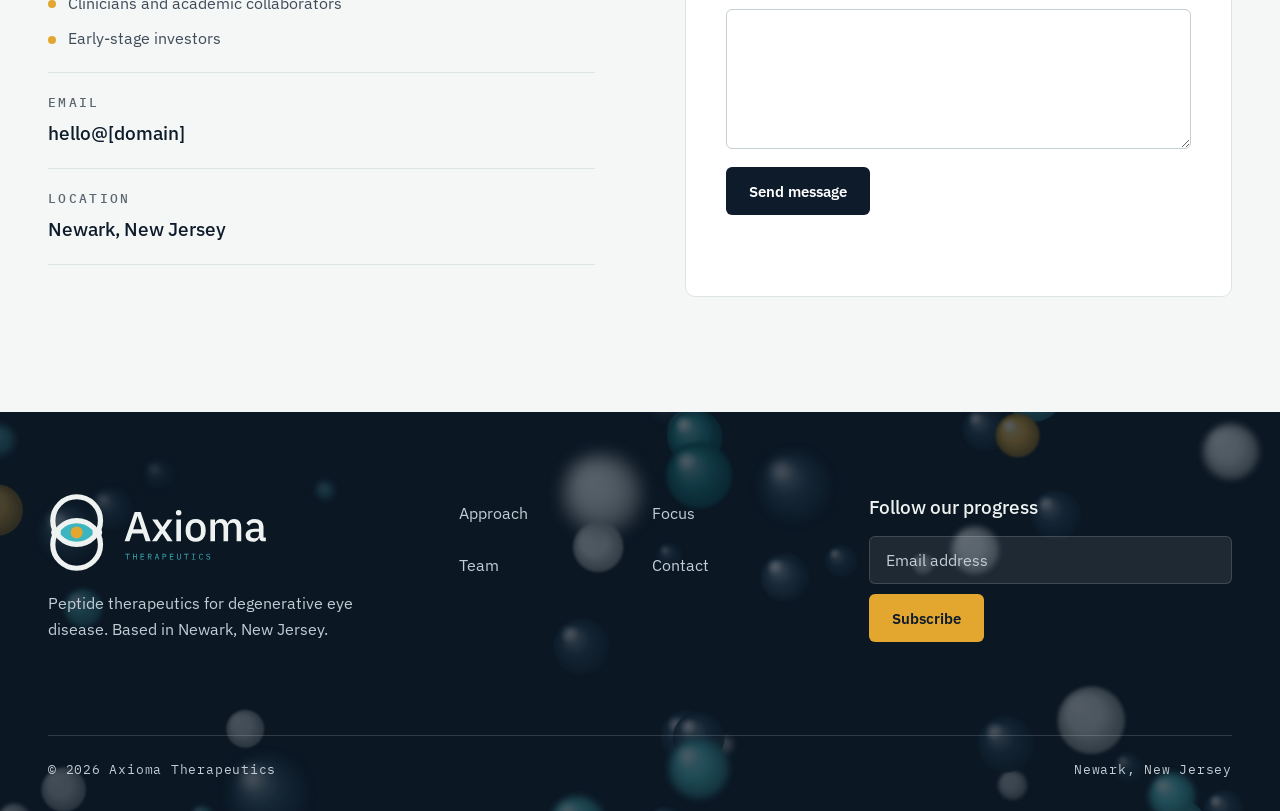
==== commit 1d1ea3f5: "Add motion: live bead fields, pinned approach scene, reveals - Hero and footer: animated field of dr" ====
--- a/index.html
+++ b/index.html
@@ -18,8 +18,9 @@
 <link rel="preconnect" href="https://fonts.gstatic.com" crossorigin>
 <link rel="stylesheet" href="https://fonts.googleapis.com/css2?family=IBM+Plex+Mono:wght@400;500&amp;family=IBM+Plex+Sans:wght@400;500;600&amp;display=swap">
 <link rel="stylesheet" href="assets/css/styles.css">
-<script>document.documentElement.classList.add('js');</script>
+<script>(function(d){d.classList.add('js');if(window.matchMedia&&!window.matchMedia('(prefers-reduced-motion: reduce)').matches)d.classList.add('motion');})(document.documentElement);</script>
 <script src="assets/js/main.js" defer></script>
+<script src="assets/js/motion.js" defer></script>
 </head>
 <body>
 <a class="skip-link" href="#main">Skip to content</a>
@@ -43,6 +44,7 @@
 <main id="main">
 <section id="top" class="hero on-dark">
   <img class="hero-media" src="assets/img/hero-dark.jpg" alt="" width="2400" height="1250">
+  <canvas class="bead-canvas" data-field="hero" aria-hidden="true"></canvas>
   <div class="hero-shade" aria-hidden="true"></div>
   <div class="container">
     <div class="hero-body">
@@ -64,66 +66,68 @@
 
 <section class="band band-ground" aria-labelledby="vision-title">
   <div class="container">
-    <div class="stack">
+    <div class="stack" data-reveal>
       <p class="eyebrow">Our vision</p>
       <h2 id="vision-title" class="statement">Durable, precisely targeted medicines that help people keep their sight.</h2>
     </div>
     <div class="pillars">
-      <div class="pillar"><h3 class="h4">Reach new targets</h3><p>Peptides can grip the large, flat protein surfaces that small molecules miss.</p></div>
-      <div class="pillar"><h3 class="h4">Built for the eye</h3><p>We tune each candidate for stability and delivery to the retina from the start.</p></div>
-      <div class="pillar"><h3 class="h4">Fewer injections</h3><p>Our goal is longer intervals between treatments, for patients and for clinics.</p></div>
-    </div>
-  </div>
-</section>
-
-<section id="approach" class="image-band band" aria-labelledby="approach-title">
-  <img class="hero-media media-right" src="assets/img/approach-light.jpg" alt="" width="2400" height="1417">
-  <div class="container">
+      <div class="pillar" data-reveal style="--delay: 100ms"><h3 class="h4">Reach new targets</h3><p>Peptides can grip the large, flat protein surfaces that small molecules miss.</p></div>
+      <div class="pillar" data-reveal style="--delay: 220ms"><h3 class="h4">Built for the eye</h3><p>We tune each candidate for stability and delivery to the retina from the start.</p></div>
+      <div class="pillar" data-reveal style="--delay: 340ms"><h3 class="h4">Fewer injections</h3><p>Our goal is longer intervals between treatments, for patients and for clinics.</p></div>
+    </div>
+  </div>
+</section>
+
+<section id="approach" class="scrolly" aria-labelledby="approach-title">
+  <div class="scrolly-stage" aria-hidden="true">
+    <canvas class="scrolly-canvas"></canvas>
+  </div>
+  <div class="container scrolly-steps">
     <h2 id="approach-title" class="tag">Our approach</h2>
-    <div class="steps">
-      <div class="step"><p class="eyebrow">01 · The problem</p><h3 class="h3">Key disease targets are out of reach</h3><p>Many proteins behind retinal disease act through large, flat contact surfaces that small molecules can’t grip. Biologics reach some of them, but need injections into the eye every few weeks or months.</p></div>
-      <div class="step"><p class="eyebrow">02 · Our approach</p><h3 class="h3">Peptides designed for the eye</h3><p>We design peptides that bind these surfaces with antibody-like precision, in a much smaller molecule built for ocular delivery.</p></div>
-      <div class="step"><p class="eyebrow">03 · How we work</p><h3 class="h3">Design, test, optimize</h3><p>We design candidates computationally, test them with partner labs, and optimize the best ones for stability and delivery in the eye.</p></div>
-    </div>
+    <div class="step" data-step><p class="eyebrow">01 · The problem</p><h3 class="h3">Key disease targets are out of reach</h3><p>Many proteins behind retinal disease act through large, flat contact surfaces that small molecules can’t grip. Biologics reach some of them, but need injections into the eye every few weeks or months.</p></div>
+    <div class="step" data-step><p class="eyebrow">02 · Our approach</p><h3 class="h3">Peptides designed for the eye</h3><p>We design peptides that bind these surfaces with antibody-like precision, in a much smaller molecule built for ocular delivery.</p></div>
+    <div class="step" data-step><p class="eyebrow">03 · How we work</p><h3 class="h3">Design, test, optimize</h3><p>We design candidates computationally, test them with partner labs, and optimize the best ones for stability and delivery in the eye.</p></div>
   </div>
 </section>
 
 <section class="band band-white" aria-labelledby="why-title">
   <div class="container">
-    <div class="section-head">
+    <div class="section-head" data-reveal>
       <div class="stack">
         <p class="eyebrow">Why peptides</p>
         <h2 id="why-title" class="h2">The right size for flat protein surfaces</h2>
       </div>
     </div>
     <div class="diagram">
-      <figure>
+      <figure data-reveal style="--delay: 0ms">
         <svg viewBox="0 0 280 170" role="img" aria-label="A small molecule hovering over a flat protein surface with no pocket to bind">
           <rect x="16" y="112" width="248" height="58" rx="18" fill="#DCE4E4"/>
           <text x="140" y="150" text-anchor="middle" font-family="IBM Plex Mono, monospace" font-size="11" letter-spacing="1.5" fill="#5B6670">TARGET PROTEIN</text>
-          <polygon points="140,52 155,61 155,79 140,88 125,79 125,61" fill="#0D1B2A"/>
-          <line x1="140" y1="96" x2="140" y2="108" stroke="#5B6670" stroke-width="1.5" stroke-dasharray="3 3"/>
+          <polygon class="sm" points="140,52 155,61 155,79 140,88 125,79 125,61" fill="#0D1B2A"/>
+          <line class="gap" x1="140" y1="96" x2="140" y2="108" stroke="#5B6670" stroke-width="1.5" stroke-dasharray="3 3"/>
         </svg>
         <figcaption><h3 class="h4">Small molecule</h3><p>Needs a deep pocket to hold on to. Struggles with flat protein surfaces.</p></figcaption>
       </figure>
-      <figure>
+      <figure data-reveal style="--delay: 120ms">
         <svg viewBox="0 0 280 170" role="img" aria-label="A large Y-shaped antibody binding the protein surface">
           <rect x="16" y="112" width="248" height="58" rx="18" fill="#DCE4E4"/>
           <text x="140" y="150" text-anchor="middle" font-family="IBM Plex Mono, monospace" font-size="11" letter-spacing="1.5" fill="#5B6670">TARGET PROTEIN</text>
-          <g fill="none" stroke="#0D1B2A" stroke-width="14" stroke-linecap="round">
+          <g class="ab" fill="none" stroke="#0D1B2A" stroke-width="14" stroke-linecap="round">
             <path d="M140 18 V62"/><path d="M140 62 L96 108"/><path d="M140 62 L184 108"/>
           </g>
         </svg>
         <figcaption><h3 class="h4">Antibody</h3><p>Binds large surfaces, but is a large protein made in cells and injected into the eye on a recurring schedule.</p></figcaption>
       </figure>
-      <figure class="is-ours">
+      <figure class="is-ours" data-reveal style="--delay: 240ms">
         <svg viewBox="0 0 280 170" role="img" aria-label="A peptide chain lying along the flat protein surface, contacting it broadly">
           <rect x="16" y="112" width="248" height="58" rx="18" fill="#DCE4E4"/>
           <text x="140" y="150" text-anchor="middle" font-family="IBM Plex Mono, monospace" font-size="11" letter-spacing="1.5" fill="#5B6670">TARGET PROTEIN</text>
-          <circle cx="70" cy="100" r="10" fill="#0E7C86"/><circle cx="90" cy="96" r="10" fill="#3DB5BF"/>
-          <circle cx="110" cy="99" r="10" fill="#0D1B2A"/><circle cx="130" cy="96" r="10" fill="#3DB5BF"/>
-          <circle cx="150" cy="99" r="10" fill="#E3A72F"/><circle cx="170" cy="96" r="10" fill="#0E7C86"/>
-          <circle cx="190" cy="99" r="10" fill="#3DB5BF"/><circle cx="210" cy="96" r="10" fill="#0D1B2A"/>
+          <g class="pep">
+          <circle style="--k: 0" cx="70" cy="100" r="10" fill="#0E7C86"/><circle style="--k: 1" cx="90" cy="96" r="10" fill="#3DB5BF"/>
+          <circle style="--k: 2" cx="110" cy="99" r="10" fill="#0D1B2A"/><circle style="--k: 3" cx="130" cy="96" r="10" fill="#3DB5BF"/>
+          <circle style="--k: 4" cx="150" cy="99" r="10" fill="#E3A72F"/><circle style="--k: 5" cx="170" cy="96" r="10" fill="#0E7C86"/>
+          <circle style="--k: 6" cx="190" cy="99" r="10" fill="#3DB5BF"/><circle style="--k: 7" cx="210" cy="96" r="10" fill="#0D1B2A"/>
+          </g>
         </svg>
         <figcaption><h3 class="h4">Peptide, our focus</h3><p>Grips large surfaces with high precision, in a much smaller molecule made by chemical synthesis.</p></figcaption>
       </figure>
@@ -134,22 +138,22 @@
 <section id="focus" class="band band-ground" aria-labelledby="focus-title">
   <div class="container">
     <div class="split">
-      <div class="stack">
+      <div class="stack" data-reveal>
         <p class="eyebrow">Focus</p>
         <h2 id="focus-title" class="h2">Diseases that take central vision</h2>
         <p class="body">We are starting with degenerative diseases of the retina. Age-related macular degeneration is a leading cause of severe visual impairment and blindness in the United States,<sup>2</sup> and diabetic eye disease is the leading cause of vision loss among working-age adults in the US.<sup>3</sup></p>
       </div>
-      <div class="stats">
-        <div class="stat"><span class="stat-num">196<small>M</small></span><span class="stat-label">people worldwide were living with age-related macular degeneration in 2020<sup>1</sup></span></div>
-        <div class="stat"><span class="stat-num">288<small>M</small></span><span class="stat-label">are projected to be living with it by 2040<sup>1</sup></span></div>
+      <div class="stats" data-reveal style="--delay: 120ms">
+        <div class="stat"><span class="stat-num"><span data-count="196">196</span><small>M</small></span><span class="stat-label">people worldwide were living with age-related macular degeneration in 2020<sup>1</sup></span></div>
+        <div class="stat"><span class="stat-num"><span data-count="288">288</span><small>M</small></span><span class="stat-label">are projected to be living with it by 2040<sup>1</sup></span></div>
       </div>
     </div>
     <div class="card-grid focus-cards">
-      <article class="card"><h3 class="h3">Wet AMD</h3><p>Leaky blood vessels under the retina damage central vision. Treatment means repeated injections into the eye.</p></article>
-      <article class="card"><h3 class="h3">Dry AMD and geographic atrophy</h3><p>Cells in the macula slowly die off. Current treatments slow the damage but do not stop it.</p></article>
-      <article class="card"><h3 class="h3">Diabetic eye disease</h3><p>Damaged retinal vessels leak fluid into the macula and blur central vision.</p></article>
-    </div>
-    <p class="sources"><sup>1</sup> Wong WL et al. <a href="https://doi.org/10.1016/S2214-109X(13)70145-1">Lancet Glob Health. 2014;2(2):e106–16</a>.
+      <article class="card" data-reveal style="--delay: 0ms"><h3 class="h3">Wet AMD</h3><p>Leaky blood vessels under the retina damage central vision. Treatment means repeated injections into the eye.</p></article>
+      <article class="card" data-reveal style="--delay: 120ms"><h3 class="h3">Dry AMD and geographic atrophy</h3><p>Cells in the macula slowly die off. Current treatments slow the damage but do not stop it.</p></article>
+      <article class="card" data-reveal style="--delay: 240ms"><h3 class="h3">Diabetic eye disease</h3><p>Damaged retinal vessels leak fluid into the macula and blur central vision.</p></article>
+    </div>
+    <p class="sources" data-reveal><sup>1</sup> Wong WL et al. <a href="https://doi.org/10.1016/S2214-109X(13)70145-1">Lancet Glob Health. 2014;2(2):e106–16</a>.
       <sup>2</sup> National Eye Institute, <a href="https://www.nei.nih.gov/about/news-and-events/news/age-related-macular-degeneration-status-research">Age-Related Macular Degeneration: Status of Research</a>.
       <sup>3</sup> National Eye Institute, <a href="https://www.nei.nih.gov/research-and-training/research-news/national-diabetes-month-remember-keep-eye-your-eyes">National Diabetes Month</a>.</p>
   </div>
@@ -157,7 +161,7 @@
 
 <section id="team" class="band band-white" aria-labelledby="team-title">
   <div class="container">
-    <div class="section-head">
+    <div class="section-head" data-reveal>
       <div class="stack">
         <p class="eyebrow">Team</p>
         <h2 id="team-title" class="h2">Founders</h2>
@@ -165,7 +169,7 @@
       </div>
     </div>
     <div class="people">
-      <article class="person">
+      <article class="person" data-reveal style="--delay: 0ms">
         <div class="headshot" role="img" aria-label="Photo to come"><svg viewBox="0 0 100 100" aria-hidden="true" focusable="false"><circle cx="50" cy="40" r="20" fill="#B3C0C6"/><path d="M8 100c4-24 22-36 42-36s38 12 42 36z" fill="#B3C0C6"/></svg></div>
         <div>
           <h3 class="person-name">Kabir Singh</h3>
@@ -173,7 +177,7 @@
         </div>
         <p class="person-bio">[Short bio: training, research focus and prior roles.]</p>
       </article>
-      <article class="person">
+      <article class="person" data-reveal style="--delay: 120ms">
         <div class="headshot" role="img" aria-label="Photo to come"><svg viewBox="0 0 100 100" aria-hidden="true" focusable="false"><circle cx="50" cy="40" r="20" fill="#B3C0C6"/><path d="M8 100c4-24 22-36 42-36s38 12 42 36z" fill="#B3C0C6"/></svg></div>
         <div>
           <h3 class="person-name">Raja [Surname]</h3>
@@ -187,7 +191,7 @@
 
 <section id="contact" class="band band-ground" aria-labelledby="contact-title">
   <div class="container split">
-    <div class="stack">
+    <div class="stack" data-reveal>
       <p class="eyebrow">Contact</p>
       <h2 id="contact-title" class="h2">Work with us</h2>
       <p class="body">We are looking for partners and early supporters who share our focus on preserving sight.</p>
@@ -202,7 +206,7 @@
         <li><span class="eyebrow">Location</span><span class="address">Newark, New Jersey</span></li>
       </ul>
     </div>
-    <div class="panel">
+    <div class="panel" data-reveal style="--delay: 120ms">
       <form class="form" data-form="contact" data-success="Thank you. We will get back to you soon." novalidate>
         <div class="field-row">
           <div class="field"><label for="contact-name">Name</label><input id="contact-name" name="name" type="text" required autocomplete="name"></div>
@@ -229,6 +233,8 @@
 </section>
 </main>
 <footer class="site-footer">
+  <canvas class="bead-canvas" data-field="footer" aria-hidden="true"></canvas>
+  <div class="footer-shade" aria-hidden="true"></div>
   <div class="container">
     <div class="footer-top">
       <div class="footer-brand">
--- a/assets/css/styles.css
+++ b/assets/css/styles.css
@@ -22,6 +22,7 @@
   --shade: rgba(11, 23, 36, 0.5);
   --placeholder: #DCE3E6;
   --placeholder-ink: #B3C0C6;
+  --stage: #E9EFF1;
 
   --font-sans: 'IBM Plex Sans', 'Helvetica Neue', Arial, sans-serif;
   --font-mono: 'IBM Plex Mono', ui-monospace, Menlo, Consolas, monospace;
@@ -126,8 +127,9 @@
 
 /* ---------- header ---------- */
 .site-header {
-  position: sticky; top: env(safe-area-inset-top, 0px); z-index: 50;
+  position: fixed; top: env(safe-area-inset-top, 0px); left: 0; right: 0; z-index: 50;
   background: rgba(11, 23, 36, 0.86);
+  transition: background-color 0.35s ease, border-color 0.35s ease;
   -webkit-backdrop-filter: blur(14px); backdrop-filter: blur(14px);
   border-bottom: 1px solid var(--on-dark-line);
   color: var(--on-dark);
@@ -135,6 +137,10 @@
 .site-header .container {
   display: flex; flex-wrap: wrap; align-items: center; justify-content: space-between;
   gap: 0 24px; min-height: 72px;
+}
+.js .site-header:not(.is-scrolled):not(.menu-open) {
+  background: transparent; border-bottom-color: transparent;
+  -webkit-backdrop-filter: none; backdrop-filter: none;
 }
 .brand { display: inline-flex; align-items: center; gap: 12px; min-height: 44px; color: var(--on-dark); text-decoration: none; }
 .brand:hover { color: var(--on-dark); }
@@ -173,10 +179,12 @@
 .hero, .page-hero { position: relative; overflow: hidden; background: var(--navy-deep); color: var(--on-dark); }
 .hero-media { position: absolute; inset: 0; width: 100%; height: 100%; object-fit: cover; }
 .hero-shade { position: absolute; inset: 0; background: var(--shade); }
+.bead-canvas { position: absolute; inset: 0; width: 100%; height: 100%; display: block; pointer-events: none; opacity: 0; transition: opacity 1.4s ease; }
+.bead-canvas.is-live { opacity: 1; }
 .hero .container, .page-hero .container { position: relative; }
-.hero-body { display: flex; flex-direction: column; gap: 28px; padding-block: clamp(88px, 12vw, 168px) 56px; }
+.hero-body { display: flex; flex-direction: column; gap: 28px; padding-block: clamp(128px, 13vw, 184px) 56px; }
 .hero-body .display { max-width: 12em; }
-.page-hero .hero-body { padding-block: clamp(72px, 9vw, 128px) clamp(56px, 7vw, 96px); gap: 22px; }
+.page-hero .hero-body { padding-block: clamp(128px, 11vw, 168px) clamp(56px, 7vw, 96px); gap: 22px; }
 .page-hero .display { font-size: clamp(2.5rem, 4.6vw, 4rem); max-width: 16em; }
 .update-card {
   display: flex; flex-wrap: wrap; align-items: center; gap: 14px 20px;
@@ -201,11 +209,16 @@
 .sources { margin-top: 20px; font-size: var(--step--1); color: var(--muted-2); line-height: 1.5; }
 .sources a { color: var(--muted-2); }
 
-/* ---------- glass steps over imagery ---------- */
-.image-band { position: relative; overflow: hidden; background: var(--ground); }
-.image-band .container { position: relative; }
-.media-right { object-position: 75% center; }
-.steps { display: grid; gap: 16px; max-width: 540px; margin-top: 28px; }
+/* ---------- approach: pinned scene with steps scrolling over it ---------- */
+.scrolly { position: relative; background: var(--stage); }
+.scrolly-stage {
+  position: sticky; top: 0; height: 100vh; height: 100svh; margin-bottom: -100vh; margin-bottom: -100svh; overflow: hidden;
+  background: var(--stage) url("../img/approach-light.jpg") 75% center / cover no-repeat;
+}
+.scrolly-canvas { position: absolute; inset: 0; width: 100%; height: 100%; display: block; opacity: 0; transition: opacity 1s ease; }
+.scrolly-canvas.is-live { opacity: 1; }
+.scrolly-steps { position: relative; display: flex; flex-direction: column; align-items: flex-start; gap: 42vh; padding-block: 24vh 36vh; }
+.scrolly-steps .step { max-width: 520px; }
 .step {
   display: flex; flex-direction: column; gap: 10px; padding: 28px;
   background: var(--glass-light); border: 1px solid rgba(255, 255, 255, 0.9); border-radius: var(--radius);
@@ -228,7 +241,8 @@
 
 /* ---------- cards ---------- */
 .card-grid { display: grid; grid-template-columns: repeat(auto-fit, minmax(min(100%, 280px), 1fr)); gap: 20px; }
-.card { display: flex; flex-direction: column; gap: 12px; padding: 28px; background: var(--paper); border: 1px solid var(--line); border-radius: var(--radius); }
+.card { display: flex; flex-direction: column; gap: 12px; padding: 28px; background: var(--paper); border: 1px solid var(--line); border-radius: var(--radius); transition: transform 0.25s ease, box-shadow 0.25s ease; }
+.card:hover { transform: translateY(-3px); box-shadow: 0 14px 32px rgba(13, 27, 42, 0.08); }
 .card p { color: var(--muted); }
 
 .focus-cards { margin-top: 48px; }
@@ -276,7 +290,9 @@
 .panel { padding: clamp(24px, 4vw, 40px); background: var(--paper); border: 1px solid var(--line); border-radius: var(--radius); }
 
 /* ---------- footer ---------- */
-.site-footer { background: var(--navy-deep); color: var(--on-dark); }
+.site-footer { position: relative; overflow: hidden; background: var(--navy-deep); color: var(--on-dark); }
+.site-footer > .container { position: relative; }
+.footer-shade { position: absolute; inset: 0; background: rgba(11, 23, 36, 0.66); pointer-events: none; }
 .footer-top { display: grid; grid-template-columns: repeat(auto-fit, minmax(min(100%, 300px), 1fr)); gap: 48px; padding-block: 80px 56px; }
 .footer-top > * { min-width: 0; }
 .footer-brand { display: flex; flex-direction: column; gap: 18px; max-width: 420px; }
@@ -293,6 +309,29 @@
   border-top: 1px solid var(--on-dark-line); font: 400 0.8125rem/1.5 var(--font-mono); letter-spacing: 0.06em; color: var(--on-dark-muted);
 }
 
+/* ---------- motion ---------- */
+html.motion { scroll-behavior: smooth; }
+@keyframes rise { from { opacity: 0; transform: translateY(18px); } to { opacity: 1; transform: none; } }
+.motion .hero-body > *, .motion .hero .update-card { animation: rise 0.9s cubic-bezier(0.2, 0.7, 0.2, 1) both; }
+.motion .hero-body > :nth-child(2) { animation-delay: 0.12s; }
+.motion .hero-body > :nth-child(3) { animation-delay: 0.24s; }
+.motion .hero-body > :nth-child(4) { animation-delay: 0.36s; }
+.motion .hero .update-card { animation-delay: 0.55s; }
+.motion [data-reveal], .motion .scrolly-steps .step {
+  opacity: 0; transform: translateY(26px);
+  transition: opacity 0.8s ease, transform 0.8s cubic-bezier(0.2, 0.7, 0.2, 1);
+  transition-delay: var(--delay, 0ms);
+}
+.motion [data-reveal].is-in, .motion .scrolly-steps .step.is-in { opacity: 1; transform: none; }
+.motion .diagram .sm { animation: bob 3.2s ease-in-out infinite; transform-box: fill-box; transform-origin: center; }
+.motion .diagram .gap { animation: pulse 3.2s ease-in-out infinite; }
+.motion .diagram .ab { animation: sway 5s ease-in-out infinite; transform-box: fill-box; transform-origin: 50% 100%; }
+.motion .diagram .pep circle { animation: wave 2.6s ease-in-out infinite; animation-delay: calc(var(--k) * -0.32s); transform-box: fill-box; }
+@keyframes bob { 0%, 100% { transform: translateY(-7px); } 50% { transform: translateY(1px); } }
+@keyframes pulse { 0%, 100% { opacity: 0.25; } 50% { opacity: 1; } }
+@keyframes sway { 0%, 100% { transform: rotate(-1.5deg); } 50% { transform: rotate(1.5deg); } }
+@keyframes wave { 0%, 100% { transform: translateY(-3px); } 50% { transform: translateY(2px); } }
+
 @media (prefers-reduced-motion: reduce) {
   *, *::before, *::after { transition: none !important; scroll-behavior: auto !important; }
 }
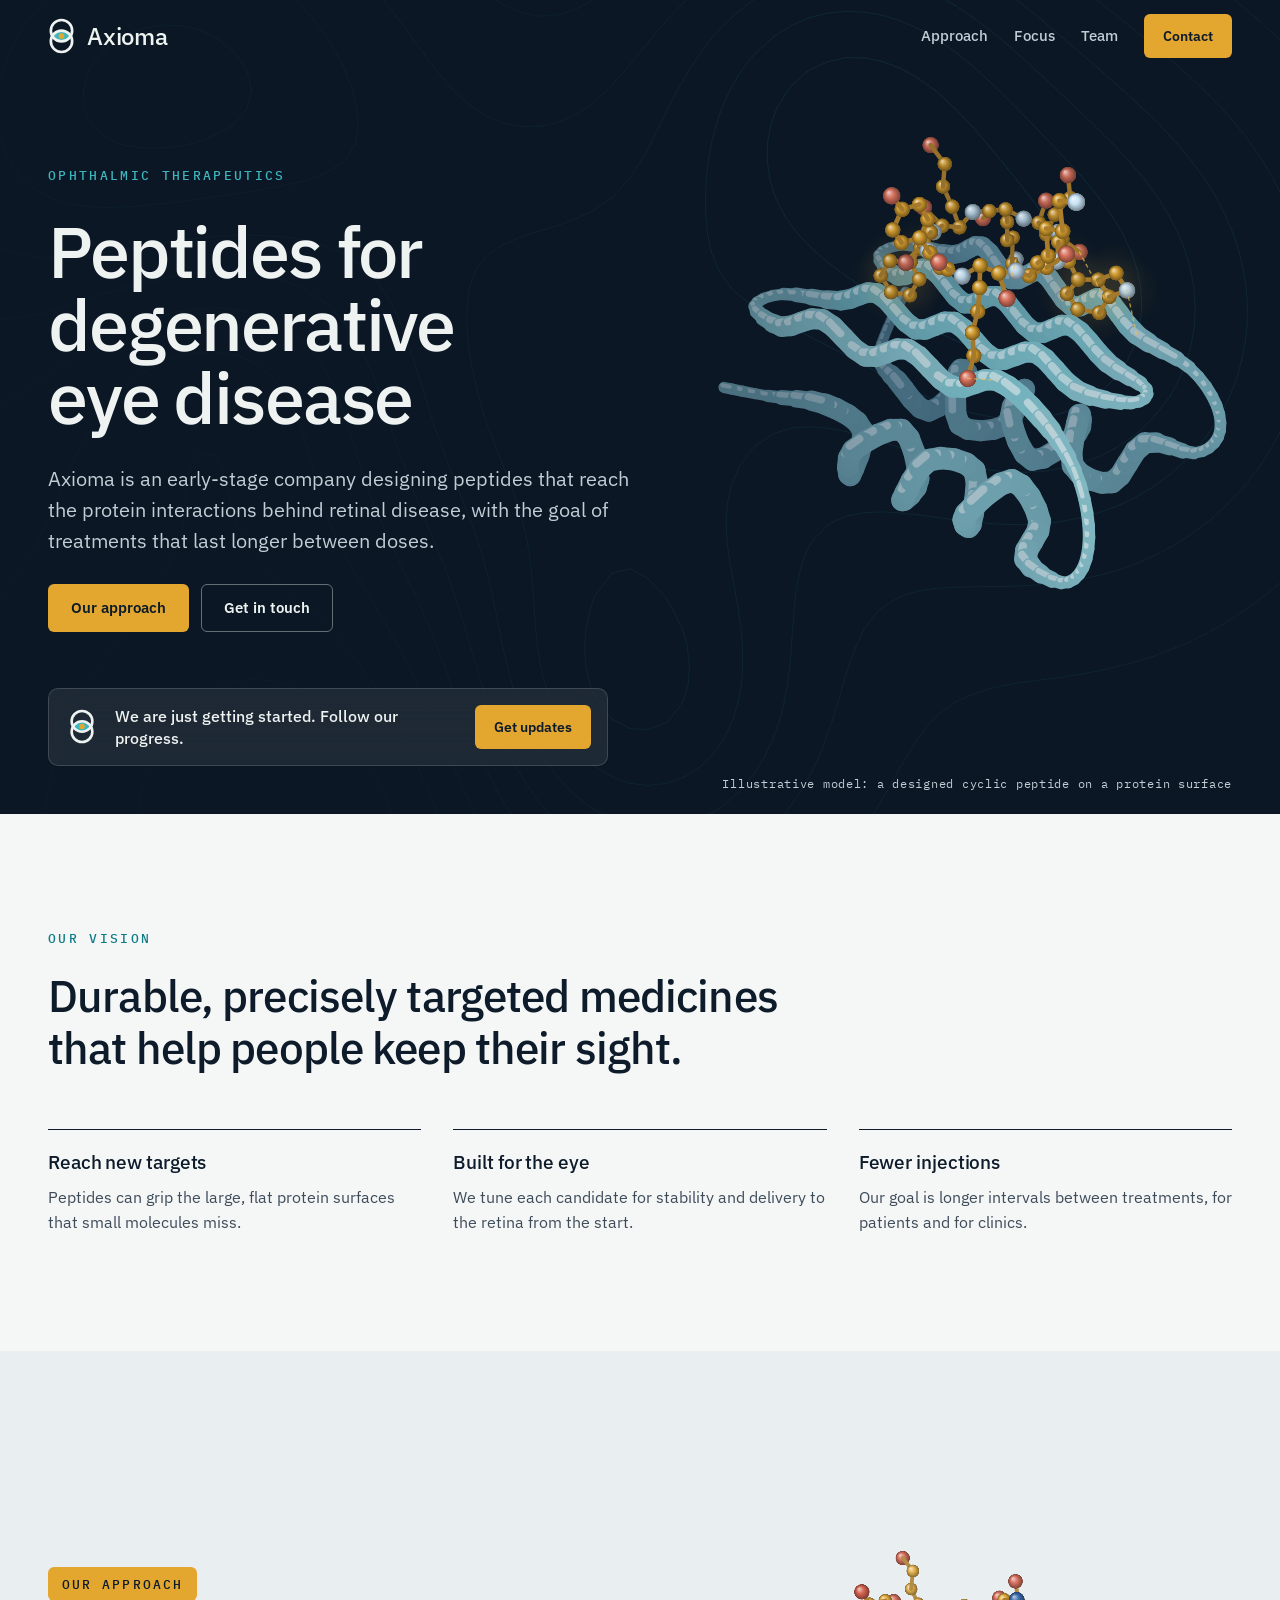
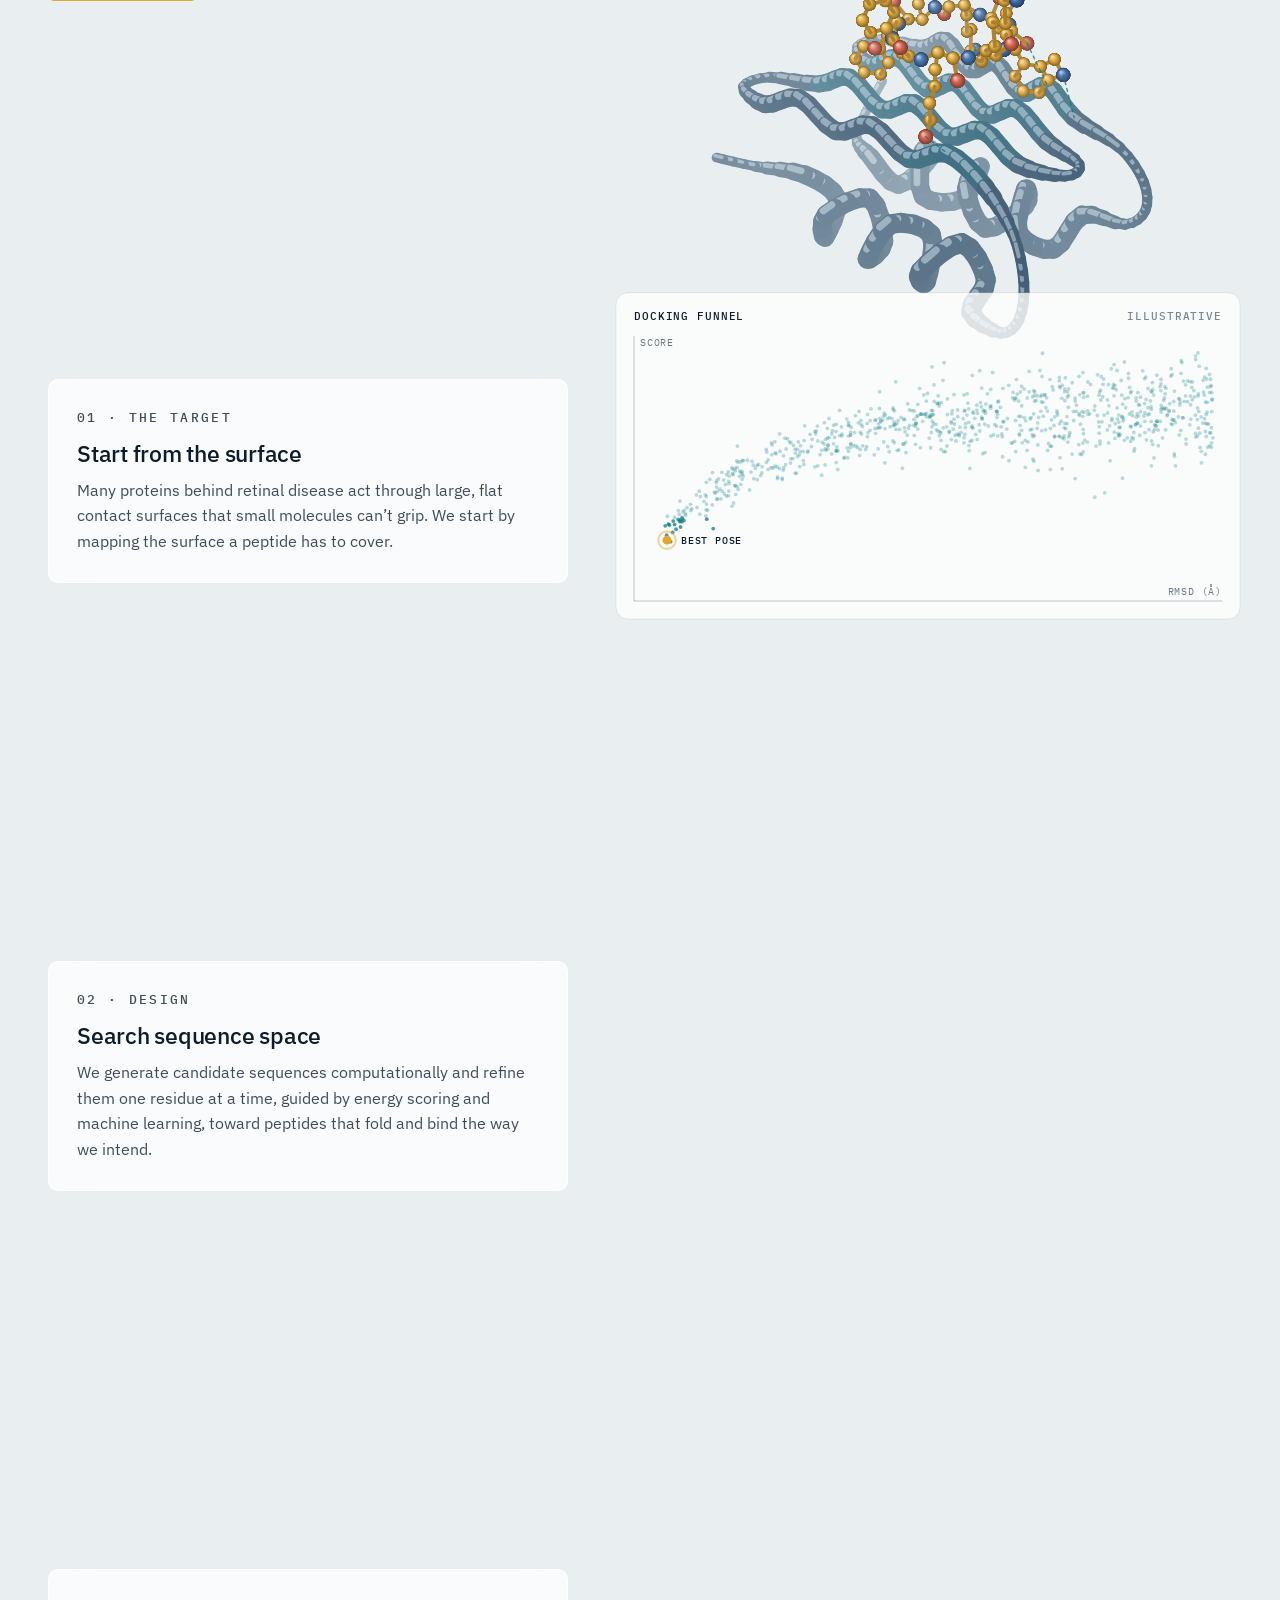
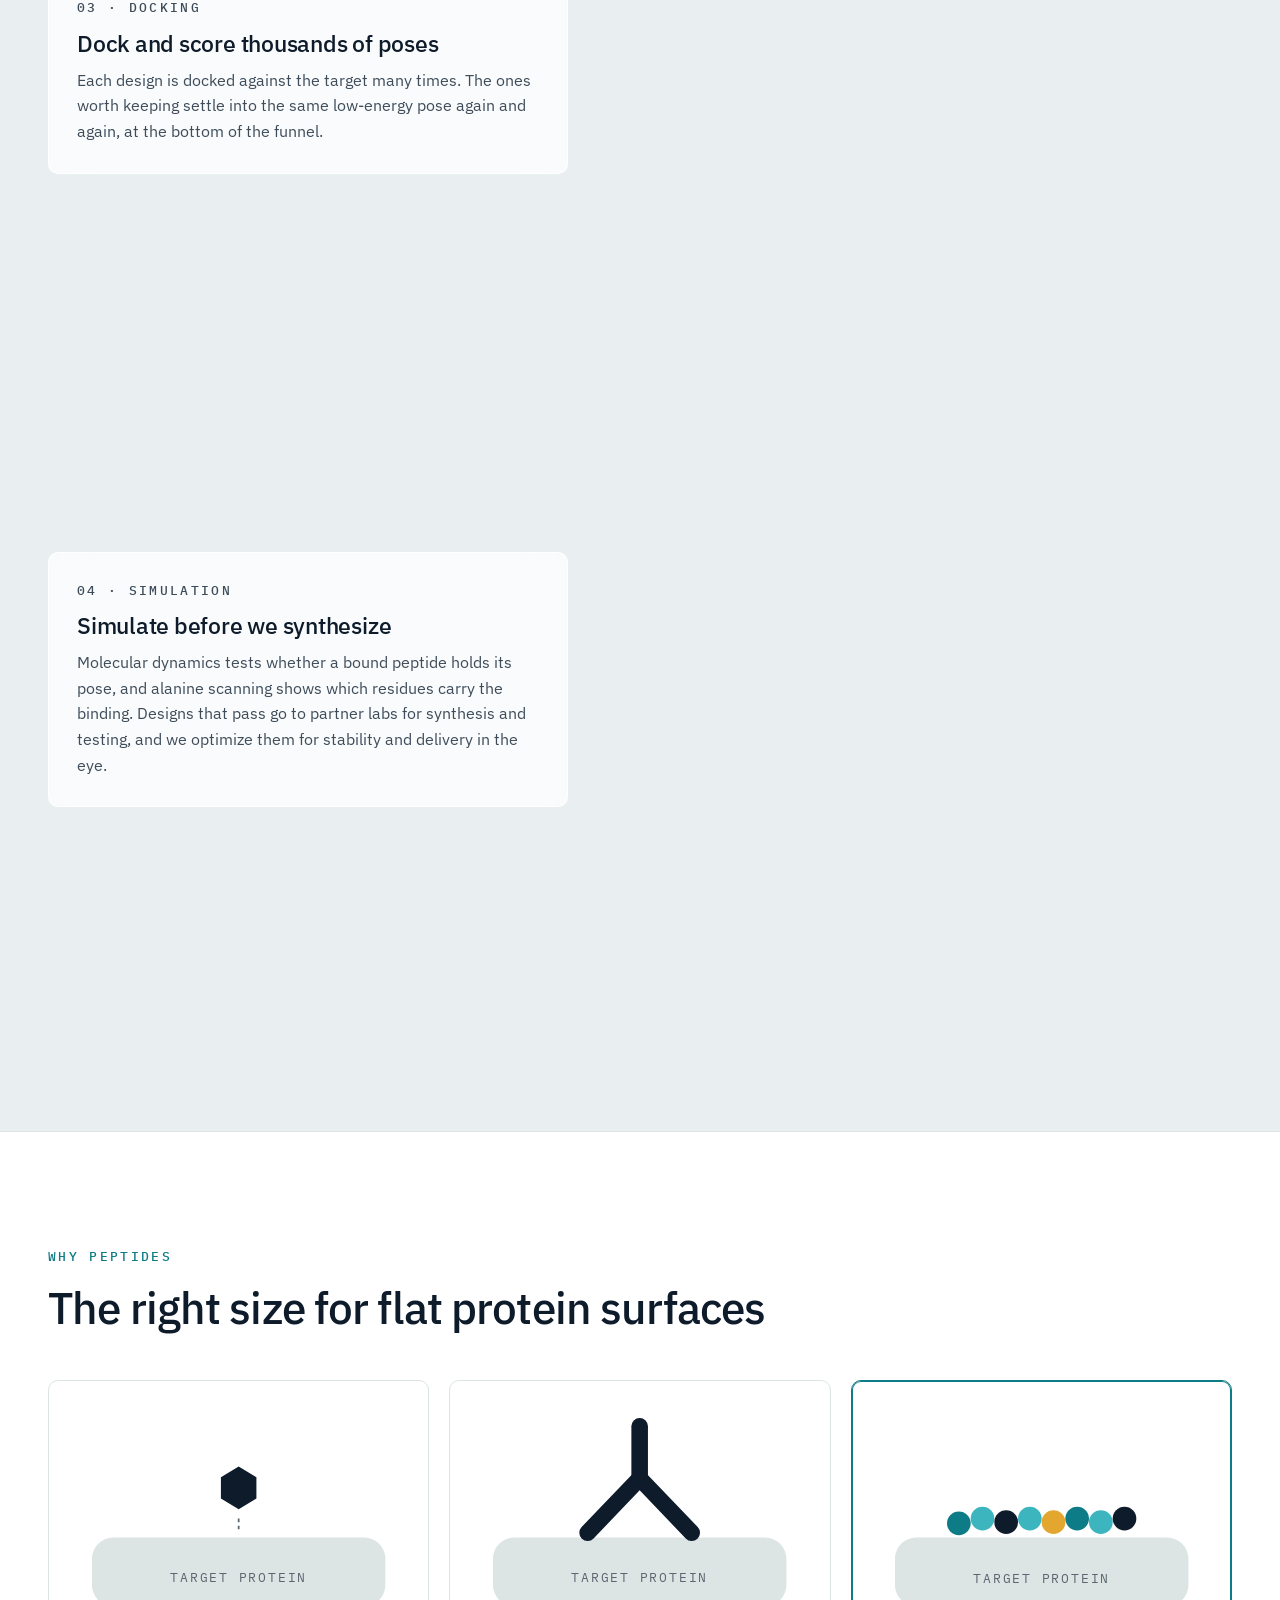
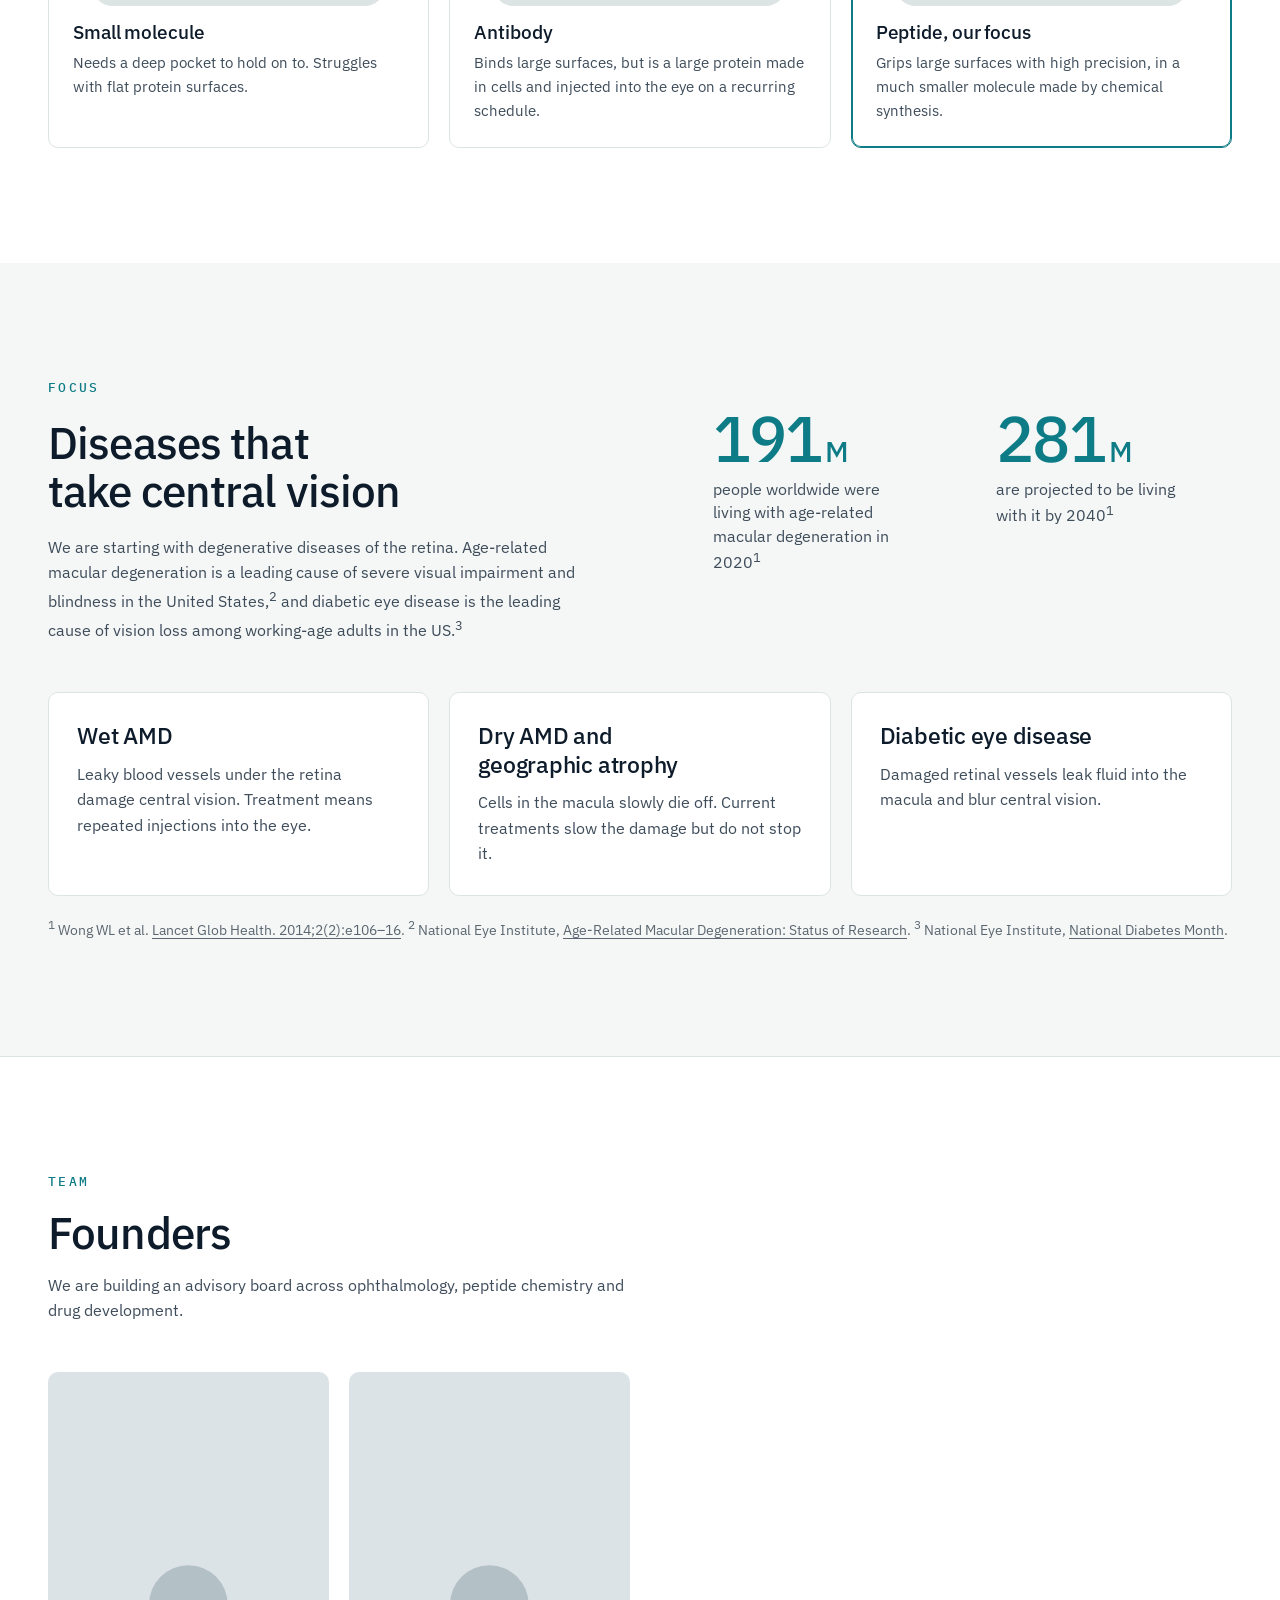
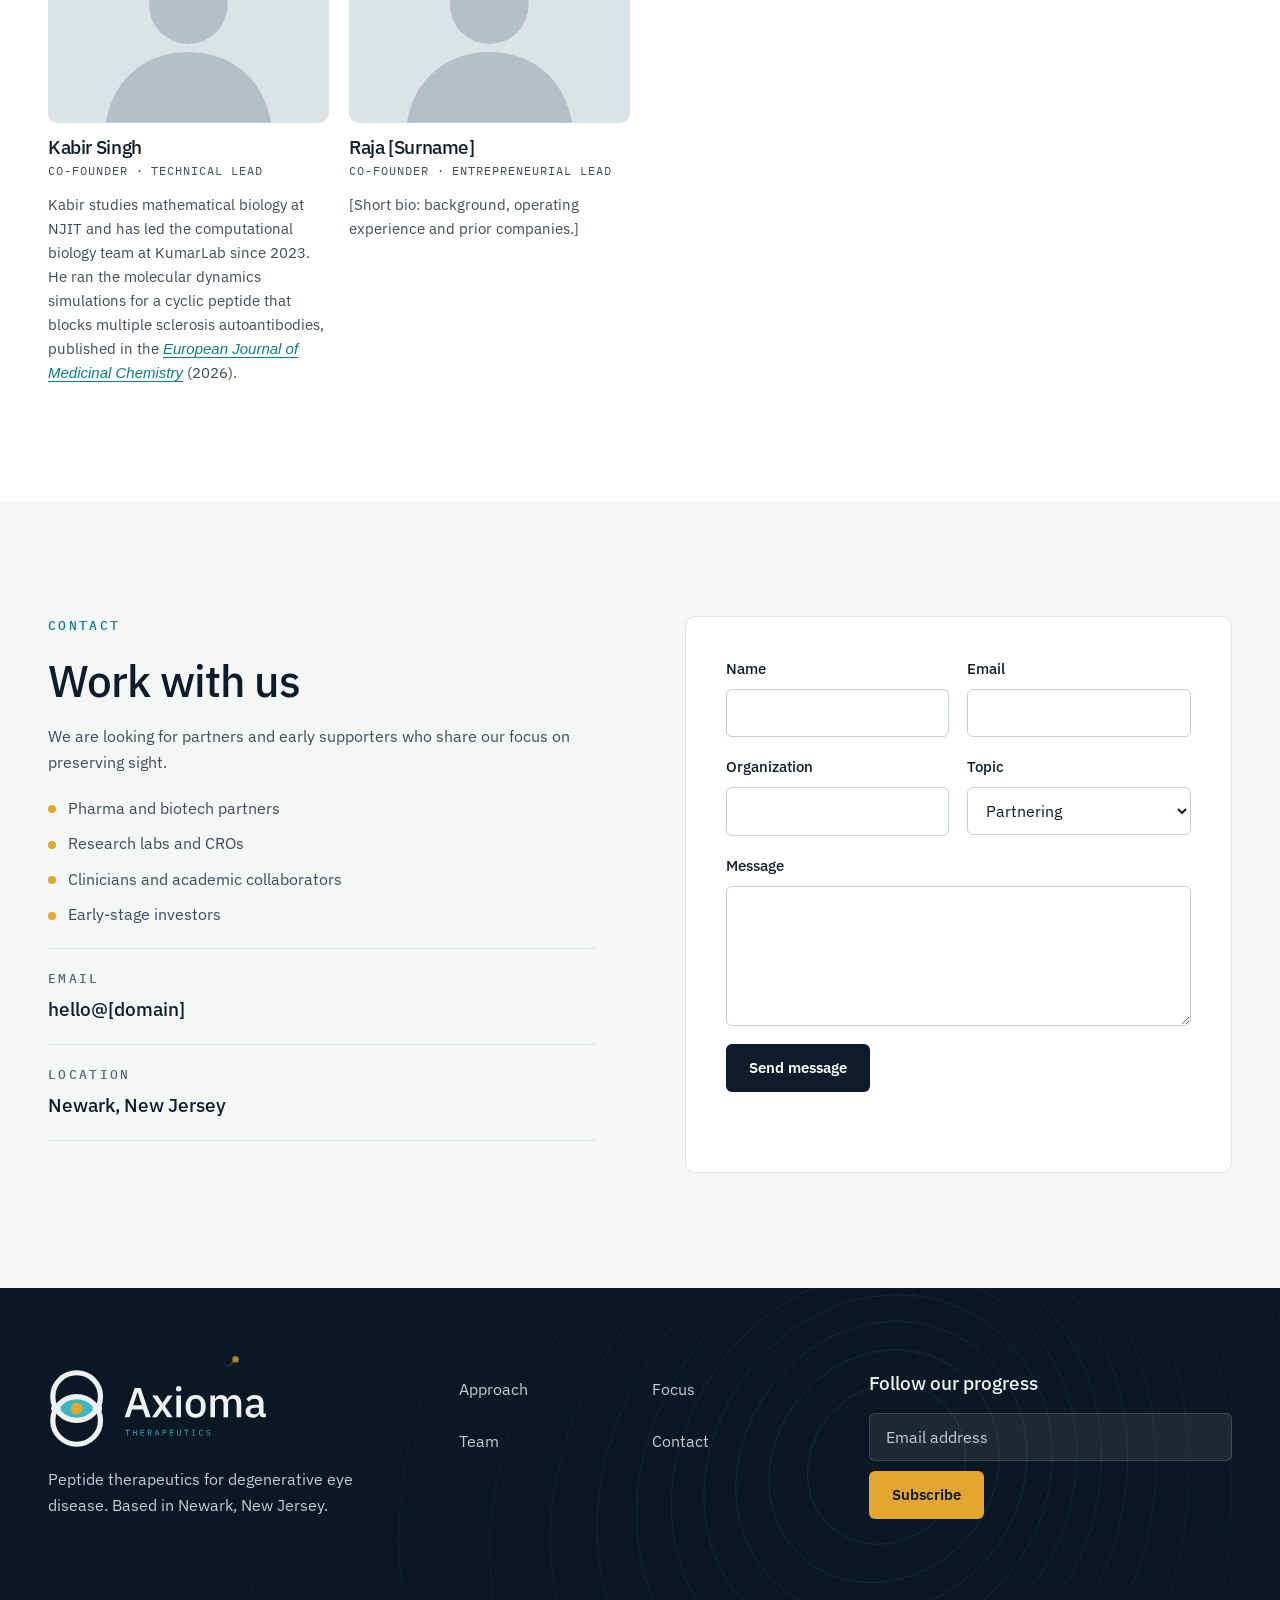
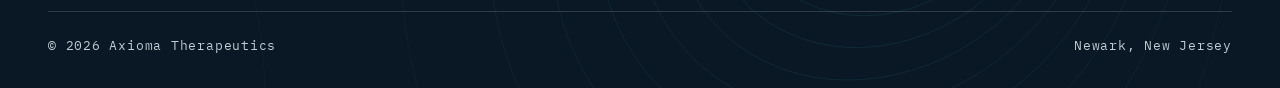
==== commit 04a89dac: "Base the motion on the design workflow instead of beads Hero: an illustrative cyclic peptide on a pr" ====
--- a/index.html
+++ b/index.html
@@ -44,8 +44,9 @@
 <main id="main">
 <section id="top" class="hero on-dark">
   <img class="hero-media" src="assets/img/hero-dark.jpg" alt="" width="2400" height="1250">
-  <canvas class="bead-canvas" data-field="hero" aria-hidden="true"></canvas>
+  <canvas class="scene-canvas" data-scene="hero" aria-hidden="true"></canvas>
   <div class="hero-shade" aria-hidden="true"></div>
+  <p class="hero-note" aria-hidden="true">Illustrative model: a designed cyclic peptide on a protein surface</p>
   <div class="container">
     <div class="hero-body">
       <p class="eyebrow">Ophthalmic therapeutics</p>
@@ -81,12 +82,14 @@
 <section id="approach" class="scrolly" aria-labelledby="approach-title">
   <div class="scrolly-stage" aria-hidden="true">
     <canvas class="scrolly-canvas"></canvas>
+    <div class="scrolly-caption"></div>
   </div>
   <div class="container scrolly-steps">
     <h2 id="approach-title" class="tag">Our approach</h2>
-    <div class="step" data-step><p class="eyebrow">01 · The problem</p><h3 class="h3">Key disease targets are out of reach</h3><p>Many proteins behind retinal disease act through large, flat contact surfaces that small molecules can’t grip. Biologics reach some of them, but need injections into the eye every few weeks or months.</p></div>
-    <div class="step" data-step><p class="eyebrow">02 · Our approach</p><h3 class="h3">Peptides designed for the eye</h3><p>We design peptides that bind these surfaces with antibody-like precision, in a much smaller molecule built for ocular delivery.</p></div>
-    <div class="step" data-step><p class="eyebrow">03 · How we work</p><h3 class="h3">Design, test, optimize</h3><p>We design candidates computationally, test them with partner labs, and optimize the best ones for stability and delivery in the eye.</p></div>
+    <div class="step" data-step><p class="eyebrow">01 · The target</p><h3 class="h3">Start from the surface</h3><p>Many proteins behind retinal disease act through large, flat contact surfaces that small molecules can’t grip. We start by mapping the surface a peptide has to cover.</p></div>
+    <div class="step" data-step><p class="eyebrow">02 · Design</p><h3 class="h3">Search sequence space</h3><p>We generate candidate sequences computationally and refine them one residue at a time, guided by energy scoring and machine learning, toward peptides that fold and bind the way we intend.</p></div>
+    <div class="step" data-step><p class="eyebrow">03 · Docking</p><h3 class="h3">Dock and score thousands of poses</h3><p>Each design is docked against the target many times. The ones worth keeping settle into the same low-energy pose again and again, at the bottom of the funnel.</p></div>
+    <div class="step" data-step><p class="eyebrow">04 · Simulation</p><h3 class="h3">Simulate before we synthesize</h3><p>Molecular dynamics tests whether a bound peptide holds its pose, and alanine scanning shows which residues carry the binding. Designs that pass go to partner labs for synthesis and testing, and we optimize them for stability and delivery in the eye.</p></div>
   </div>
 </section>
 
@@ -175,7 +178,7 @@
           <h3 class="person-name">Kabir Singh</h3>
           <span class="person-role">Co-Founder · Technical Lead</span>
         </div>
-        <p class="person-bio">[Short bio: training, research focus and prior roles.]</p>
+        <p class="person-bio">Kabir studies mathematical biology at NJIT and has led the computational biology team at KumarLab since 2023. He ran the molecular dynamics simulations for a cyclic peptide that blocks multiple sclerosis autoantibodies, published in the <a href="https://doi.org/10.1016/j.ejmech.2026.119173"><i>European Journal of Medicinal Chemistry</i></a> (2026).</p>
       </article>
       <article class="person" data-reveal style="--delay: 120ms">
         <div class="headshot" role="img" aria-label="Photo to come"><svg viewBox="0 0 100 100" aria-hidden="true" focusable="false"><circle cx="50" cy="40" r="20" fill="#B3C0C6"/><path d="M8 100c4-24 22-36 42-36s38 12 42 36z" fill="#B3C0C6"/></svg></div>
@@ -233,7 +236,7 @@
 </section>
 </main>
 <footer class="site-footer">
-  <canvas class="bead-canvas" data-field="footer" aria-hidden="true"></canvas>
+  <canvas class="scene-canvas" data-scene="footer" aria-hidden="true"></canvas>
   <div class="footer-shade" aria-hidden="true"></div>
   <div class="container">
     <div class="footer-top">
--- a/assets/css/styles.css
+++ b/assets/css/styles.css
@@ -179,8 +179,9 @@
 .hero, .page-hero { position: relative; overflow: hidden; background: var(--navy-deep); color: var(--on-dark); }
 .hero-media { position: absolute; inset: 0; width: 100%; height: 100%; object-fit: cover; }
 .hero-shade { position: absolute; inset: 0; background: var(--shade); }
-.bead-canvas { position: absolute; inset: 0; width: 100%; height: 100%; display: block; pointer-events: none; opacity: 0; transition: opacity 1.4s ease; }
-.bead-canvas.is-live { opacity: 1; }
+.scene-canvas { position: absolute; inset: 0; width: 100%; height: 100%; display: block; pointer-events: none; opacity: 0; transition: opacity 1.4s ease; }
+.scene-canvas.is-live { opacity: 1; }
+.hero-note { display: none; position: absolute; right: var(--gutter); bottom: 22px; margin: 0; font: 400 0.75rem/1.4 var(--font-mono); letter-spacing: 0.06em; color: var(--on-dark-muted); }
 .hero .container, .page-hero .container { position: relative; }
 .hero-body { display: flex; flex-direction: column; gap: 28px; padding-block: clamp(128px, 13vw, 184px) 56px; }
 .hero-body .display { max-width: 12em; }
@@ -219,6 +220,7 @@
 .scrolly-canvas.is-live { opacity: 1; }
 .scrolly-steps { position: relative; display: flex; flex-direction: column; align-items: flex-start; gap: 42vh; padding-block: 24vh 36vh; }
 .scrolly-steps .step { max-width: 520px; }
+.scrolly-caption { display: none; }
 .step {
   display: flex; flex-direction: column; gap: 10px; padding: 28px;
   background: var(--glass-light); border: 1px solid rgba(255, 255, 255, 0.9); border-radius: var(--radius);
@@ -331,6 +333,33 @@
 @keyframes pulse { 0%, 100% { opacity: 0.25; } 50% { opacity: 1; } }
 @keyframes sway { 0%, 100% { transform: rotate(-1.5deg); } 50% { transform: rotate(1.5deg); } }
 @keyframes wave { 0%, 100% { transform: translateY(-3px); } 50% { transform: translateY(2px); } }
+.motion .hero-shade { background: rgba(11, 23, 36, 0.4); }
+.motion .footer-shade { background: rgba(11, 23, 36, 0.15); }
+@media (min-width: 1024px) {
+  .motion .hero-shade { background: linear-gradient(90deg, rgba(11, 23, 36, 0.7) 0%, rgba(11, 23, 36, 0.3) 48%, rgba(11, 23, 36, 0) 72%); }
+  .motion .hero-note { display: block; }
+  .hero-body .display { max-width: 8.5em; }
+  .hero-body .lede { max-width: 30em; }
+}
+/* Below 1024px the approach text moves into a caption under the scene; the cards stay in the page
+   (and for screen readers) and only set the scroll distance. */
+@media (max-width: 1023px) {
+  .motion .scrolly-steps { gap: 60vh; padding-block: 24vh 40vh; }
+  .motion .scrolly-steps .step, .motion .scrolly-steps .step.is-in { opacity: 0; transform: none; }
+  .motion .scrolly-caption {
+    display: grid; position: absolute; left: 16px; right: 16px; bottom: max(16px, env(safe-area-inset-bottom));
+    max-width: 560px; margin-inline: auto;
+  }
+  .motion .scrolly-caption .cap {
+    grid-area: 1 / 1; display: flex; flex-direction: column; gap: 8px; padding: 20px 22px;
+    background: var(--glass-light); border: 1px solid rgba(255, 255, 255, 0.9); border-radius: var(--radius);
+    -webkit-backdrop-filter: blur(18px); backdrop-filter: blur(18px);
+    opacity: 0; transform: translateY(10px); transition: opacity 0.45s ease, transform 0.45s ease;
+  }
+  .motion .scrolly-caption .cap.is-active { opacity: 1; transform: none; }
+  .motion .scrolly-caption .h3 { font-size: 1.25rem; }
+  .motion .scrolly-caption p:not(.eyebrow) { color: var(--muted); font-size: 0.9375rem; line-height: 1.5; }
+}
 
 @media (prefers-reduced-motion: reduce) {
   *, *::before, *::after { transition: none !important; scroll-behavior: auto !important; }
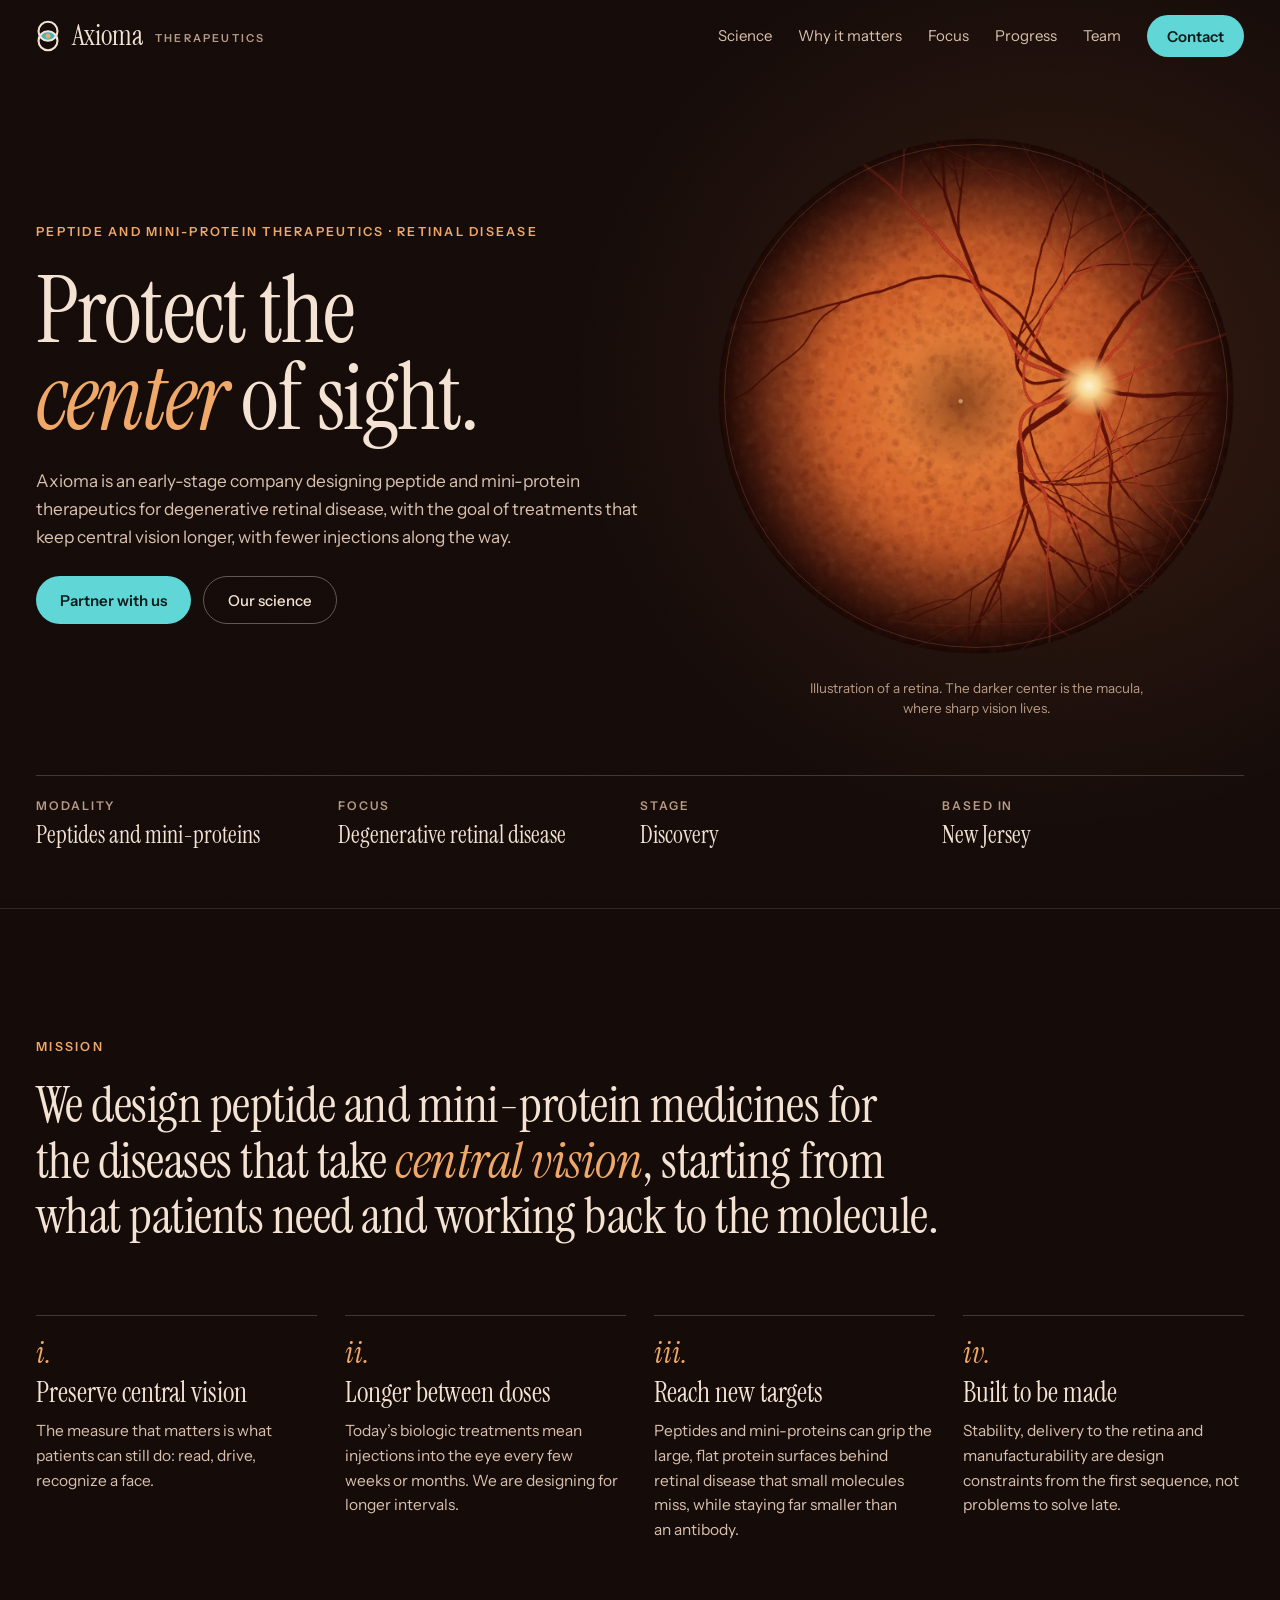
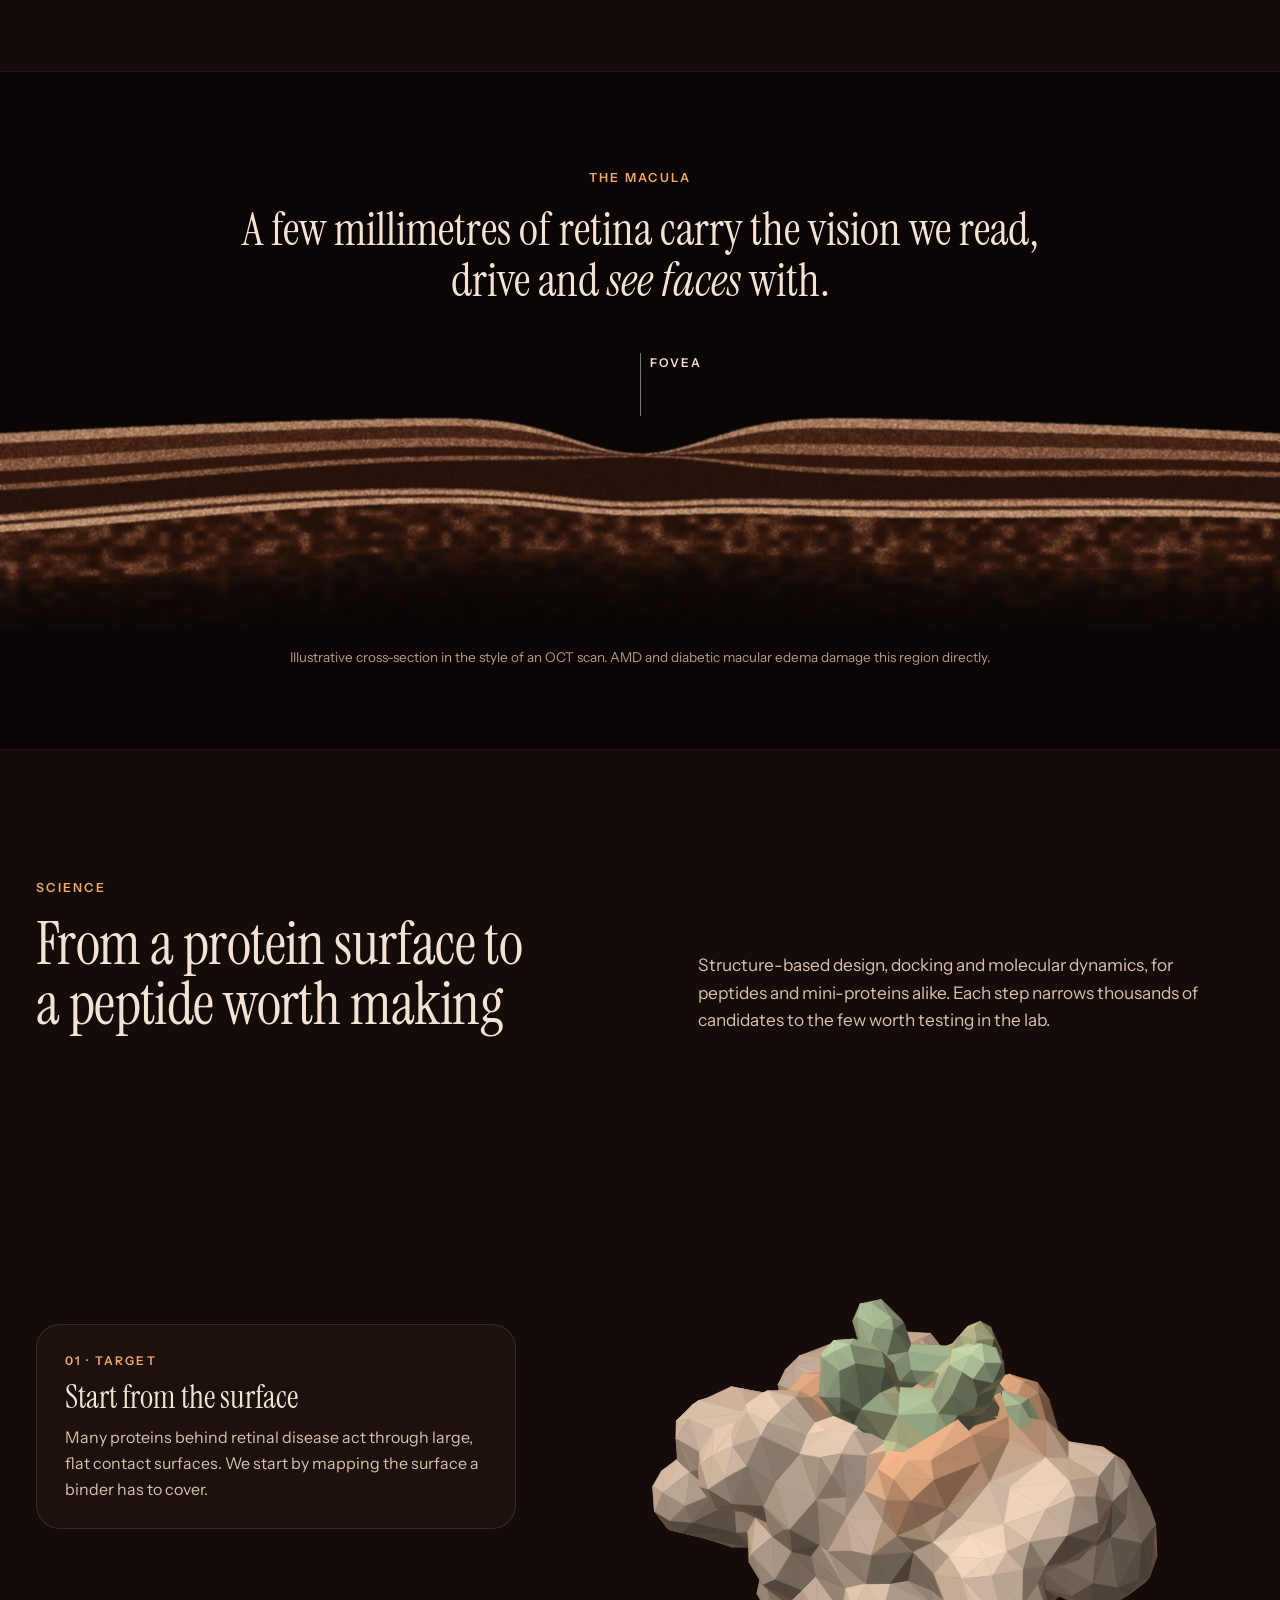
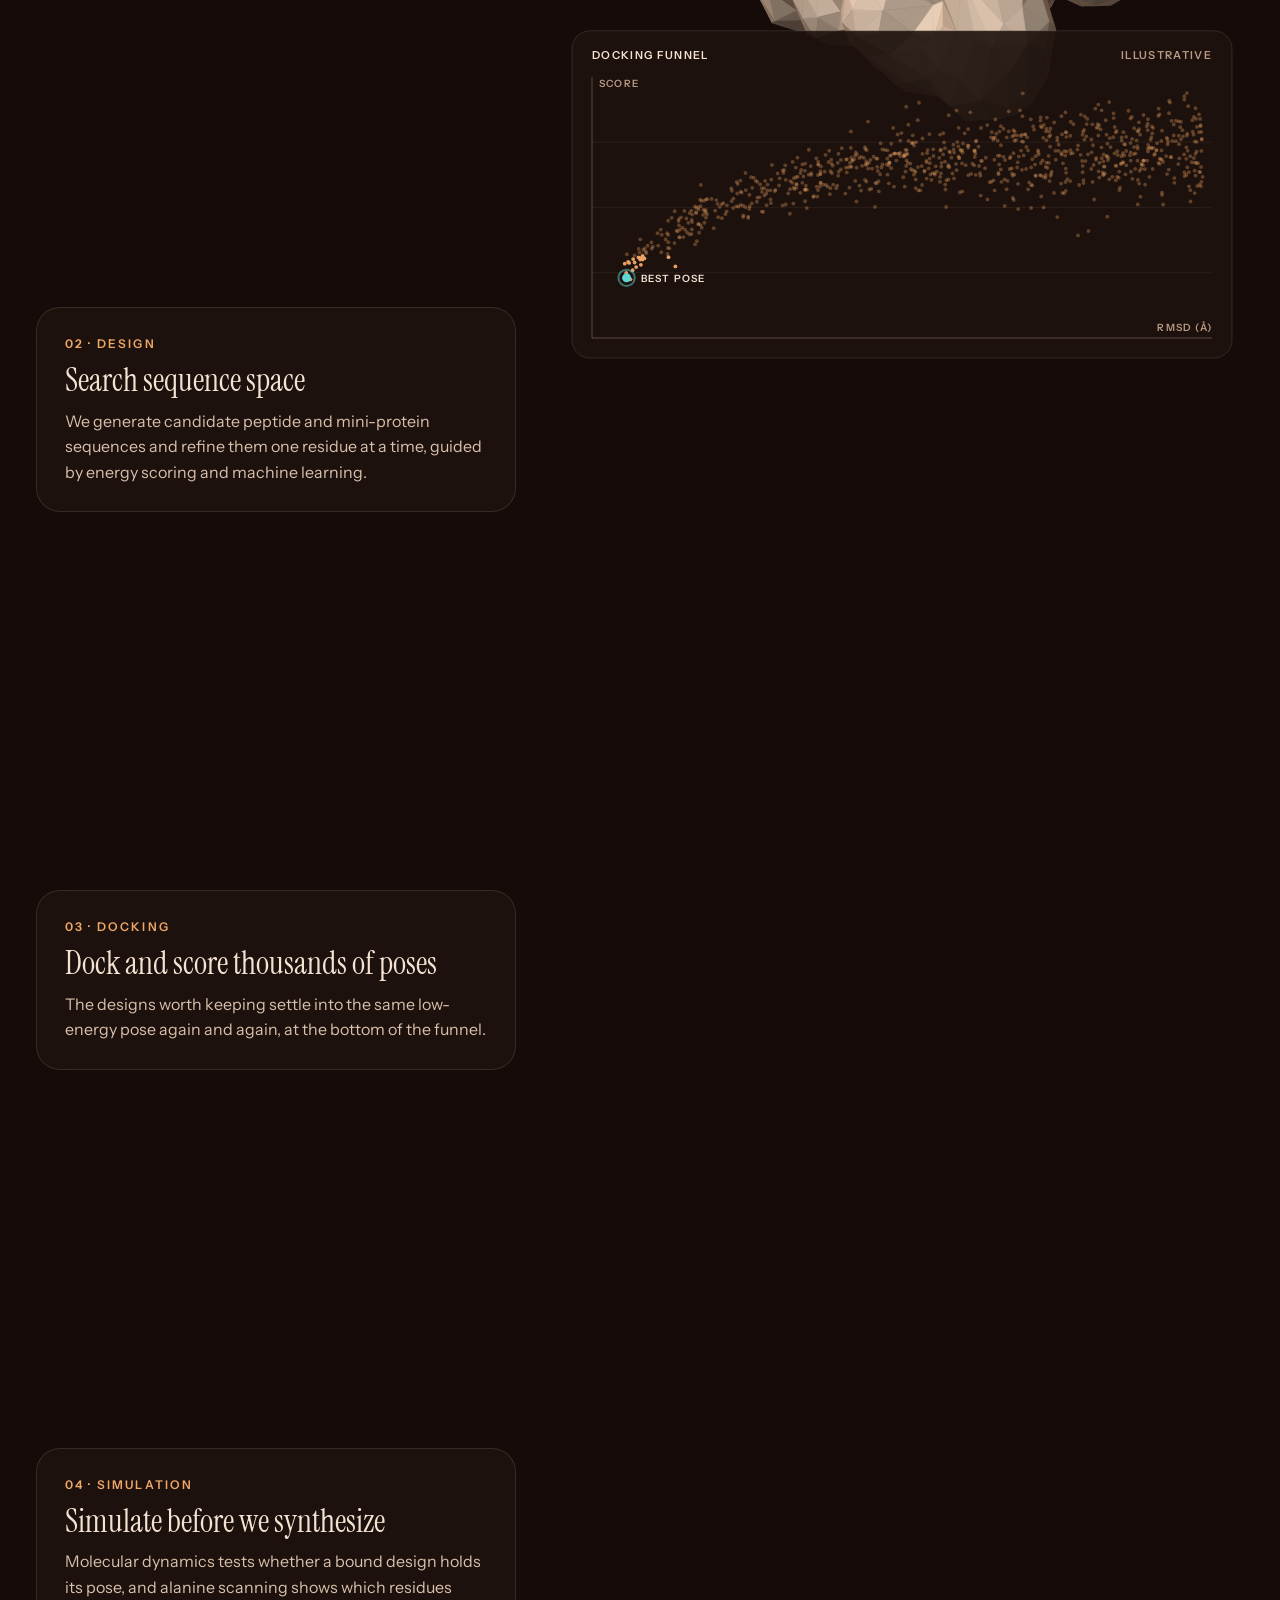
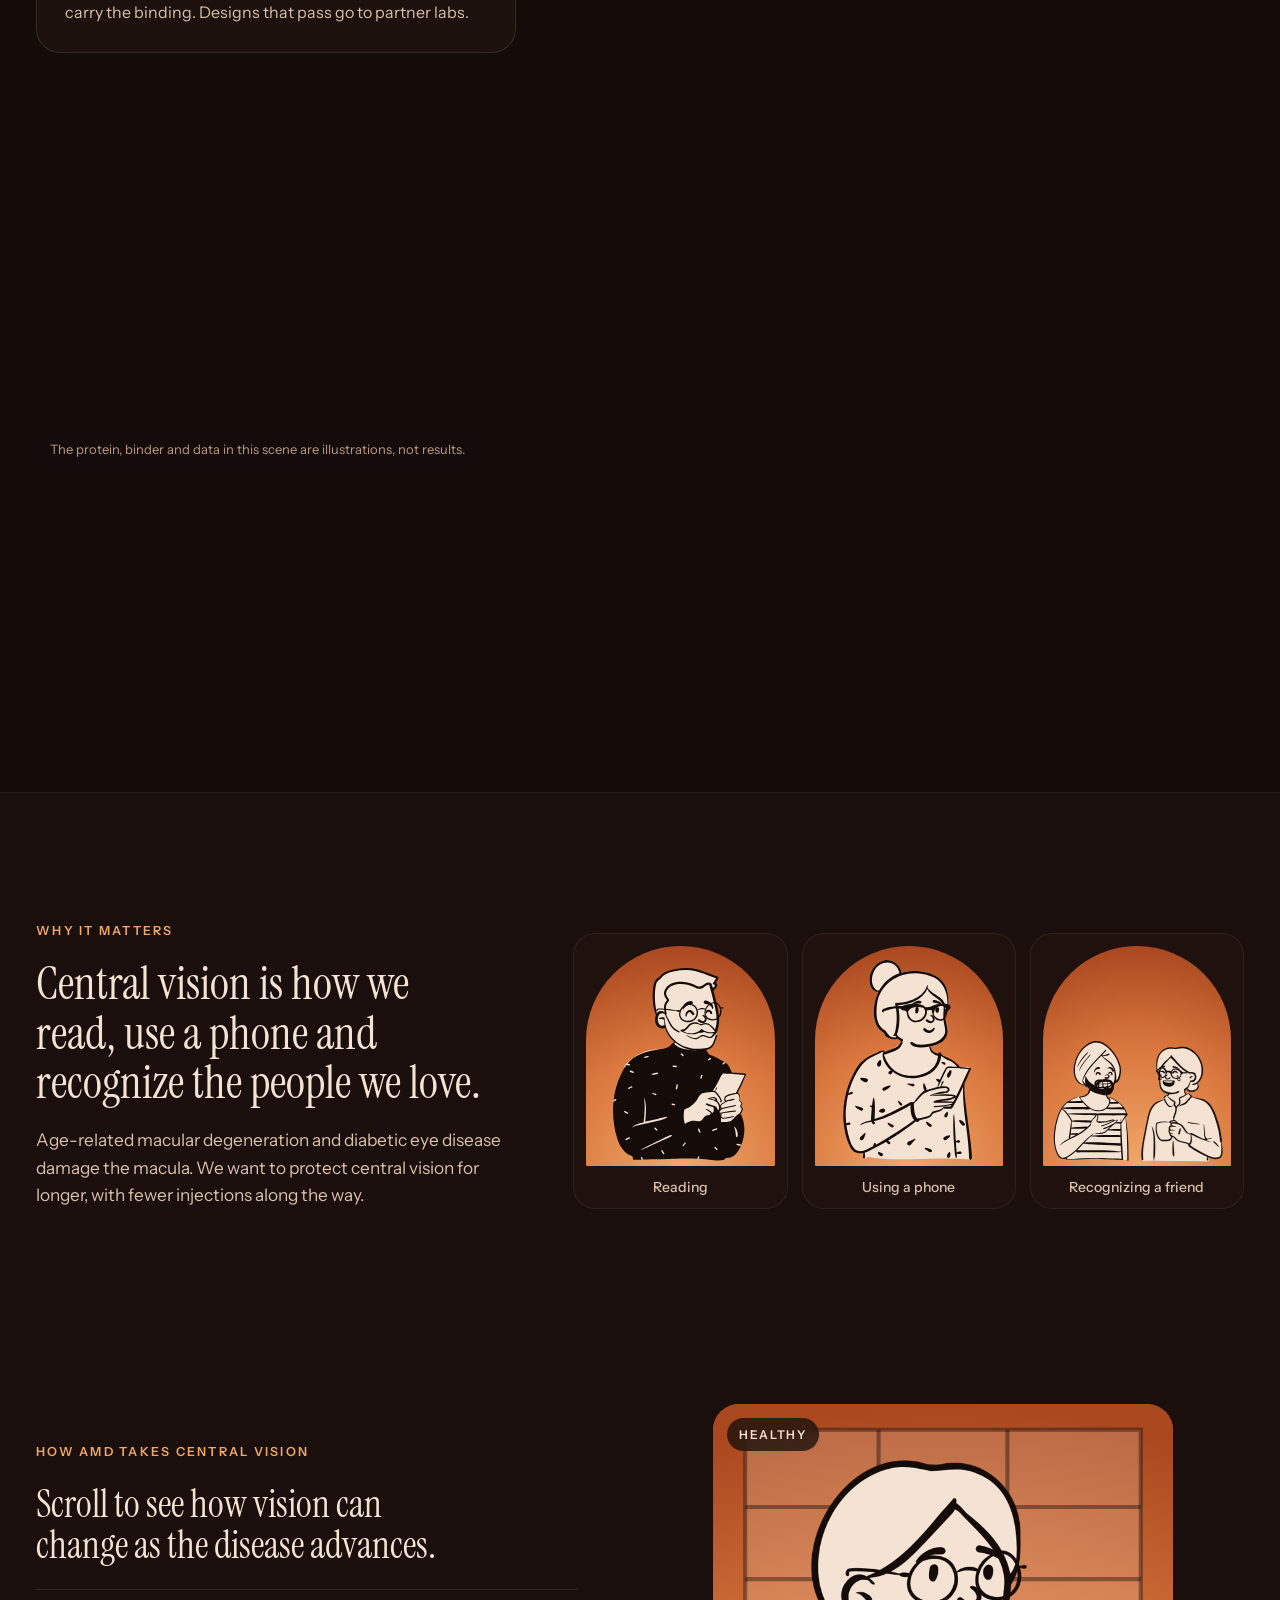
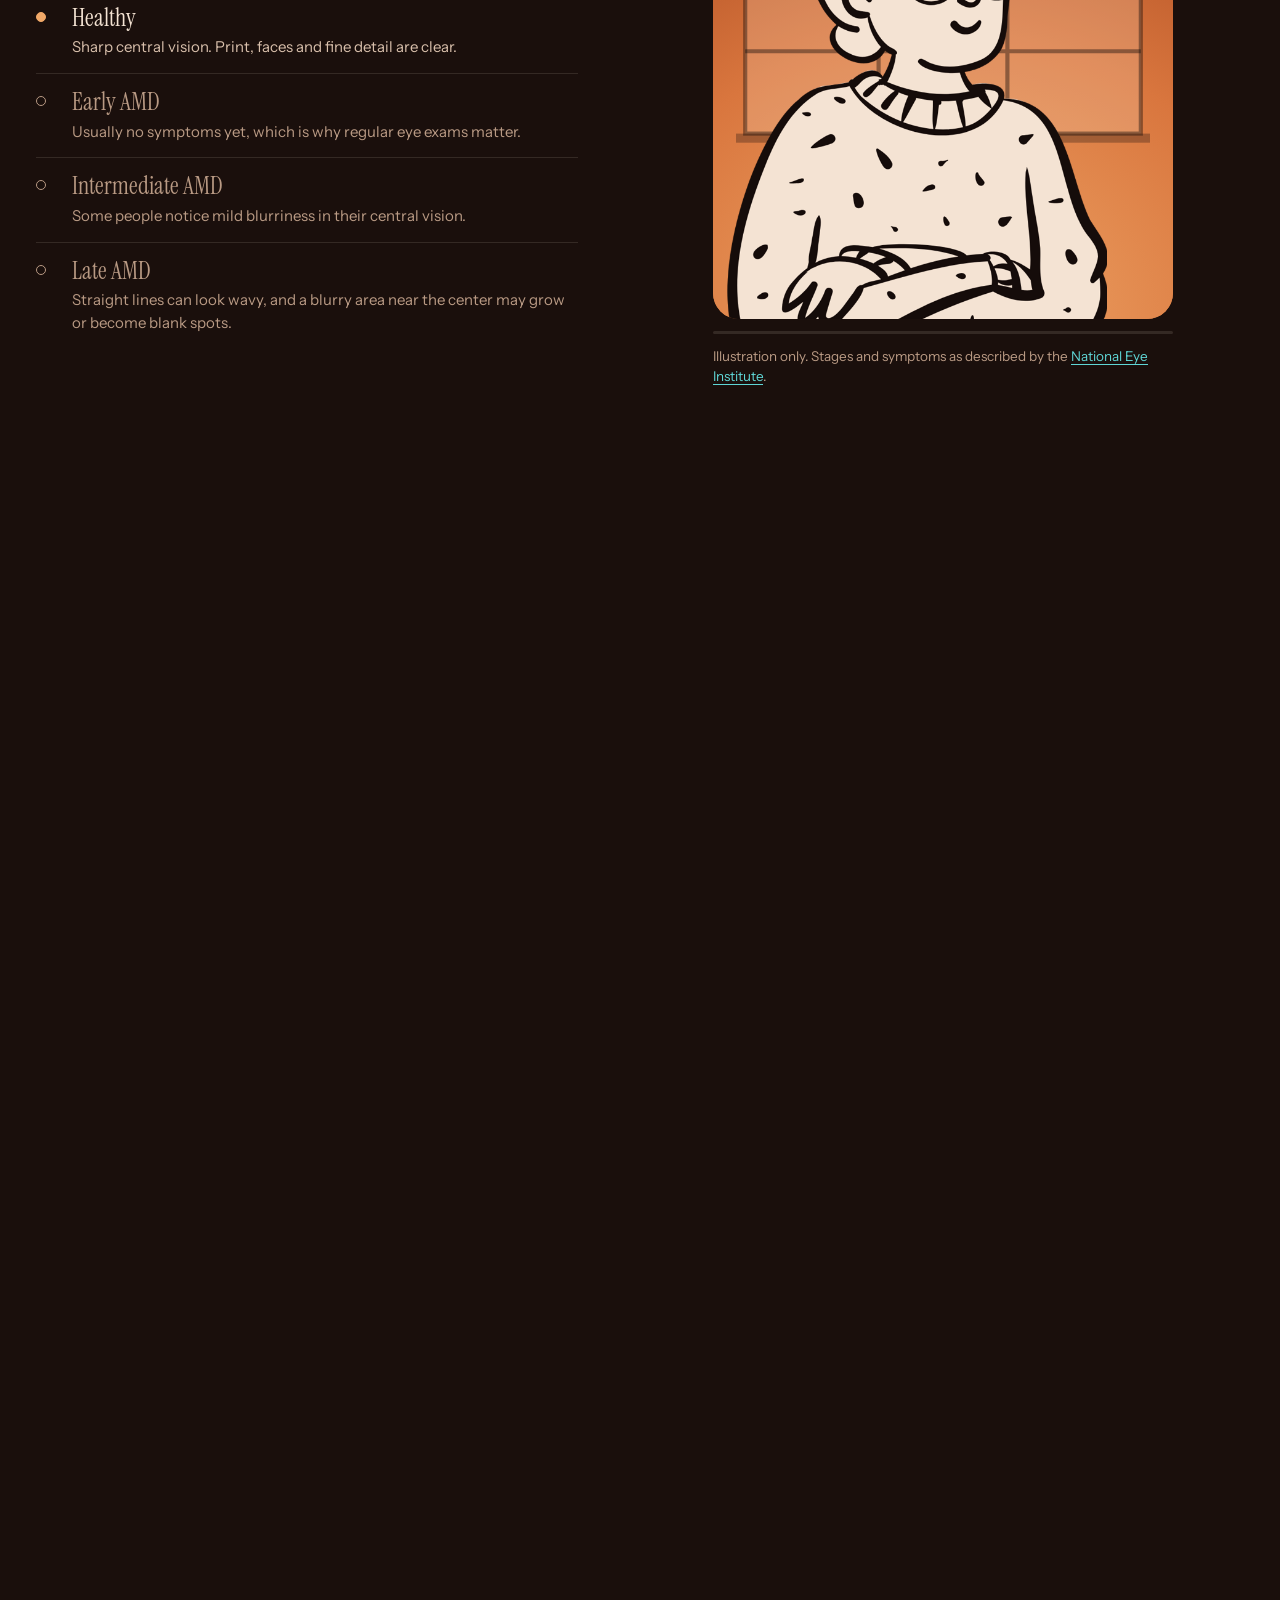
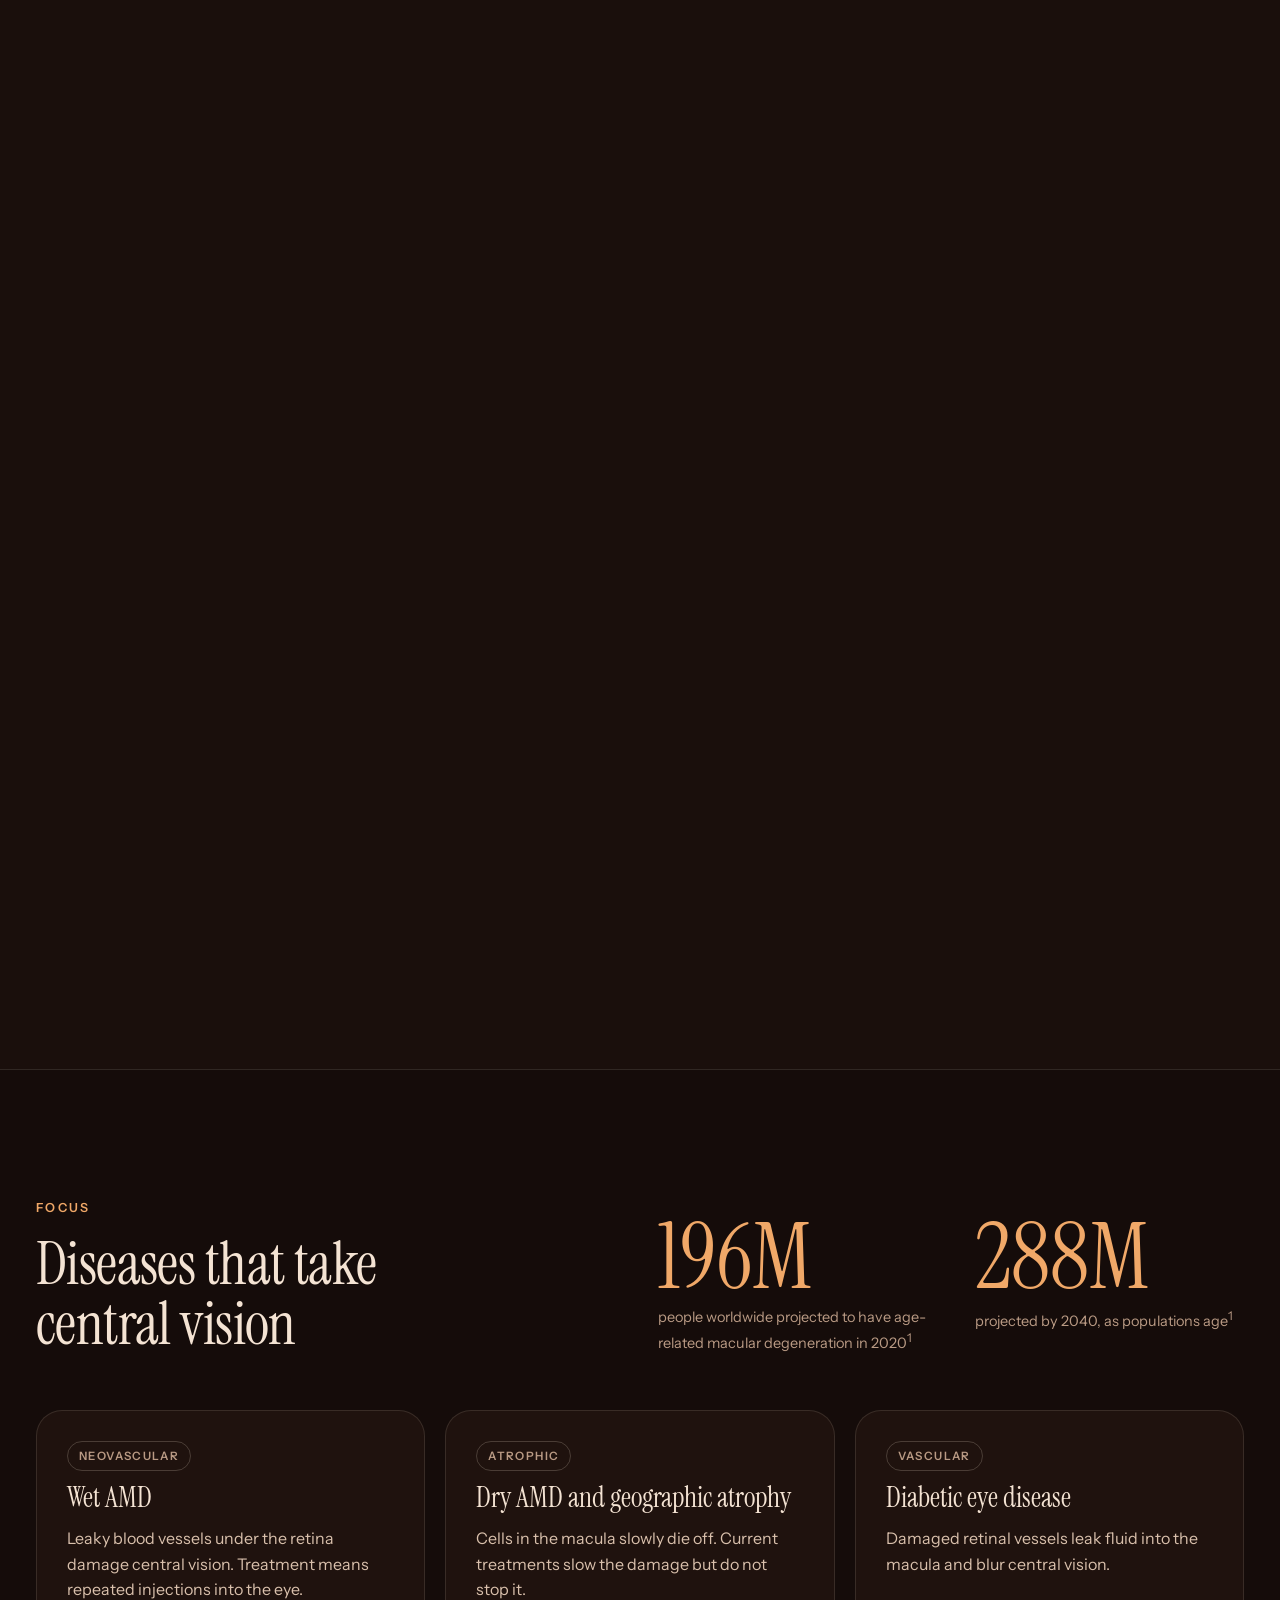
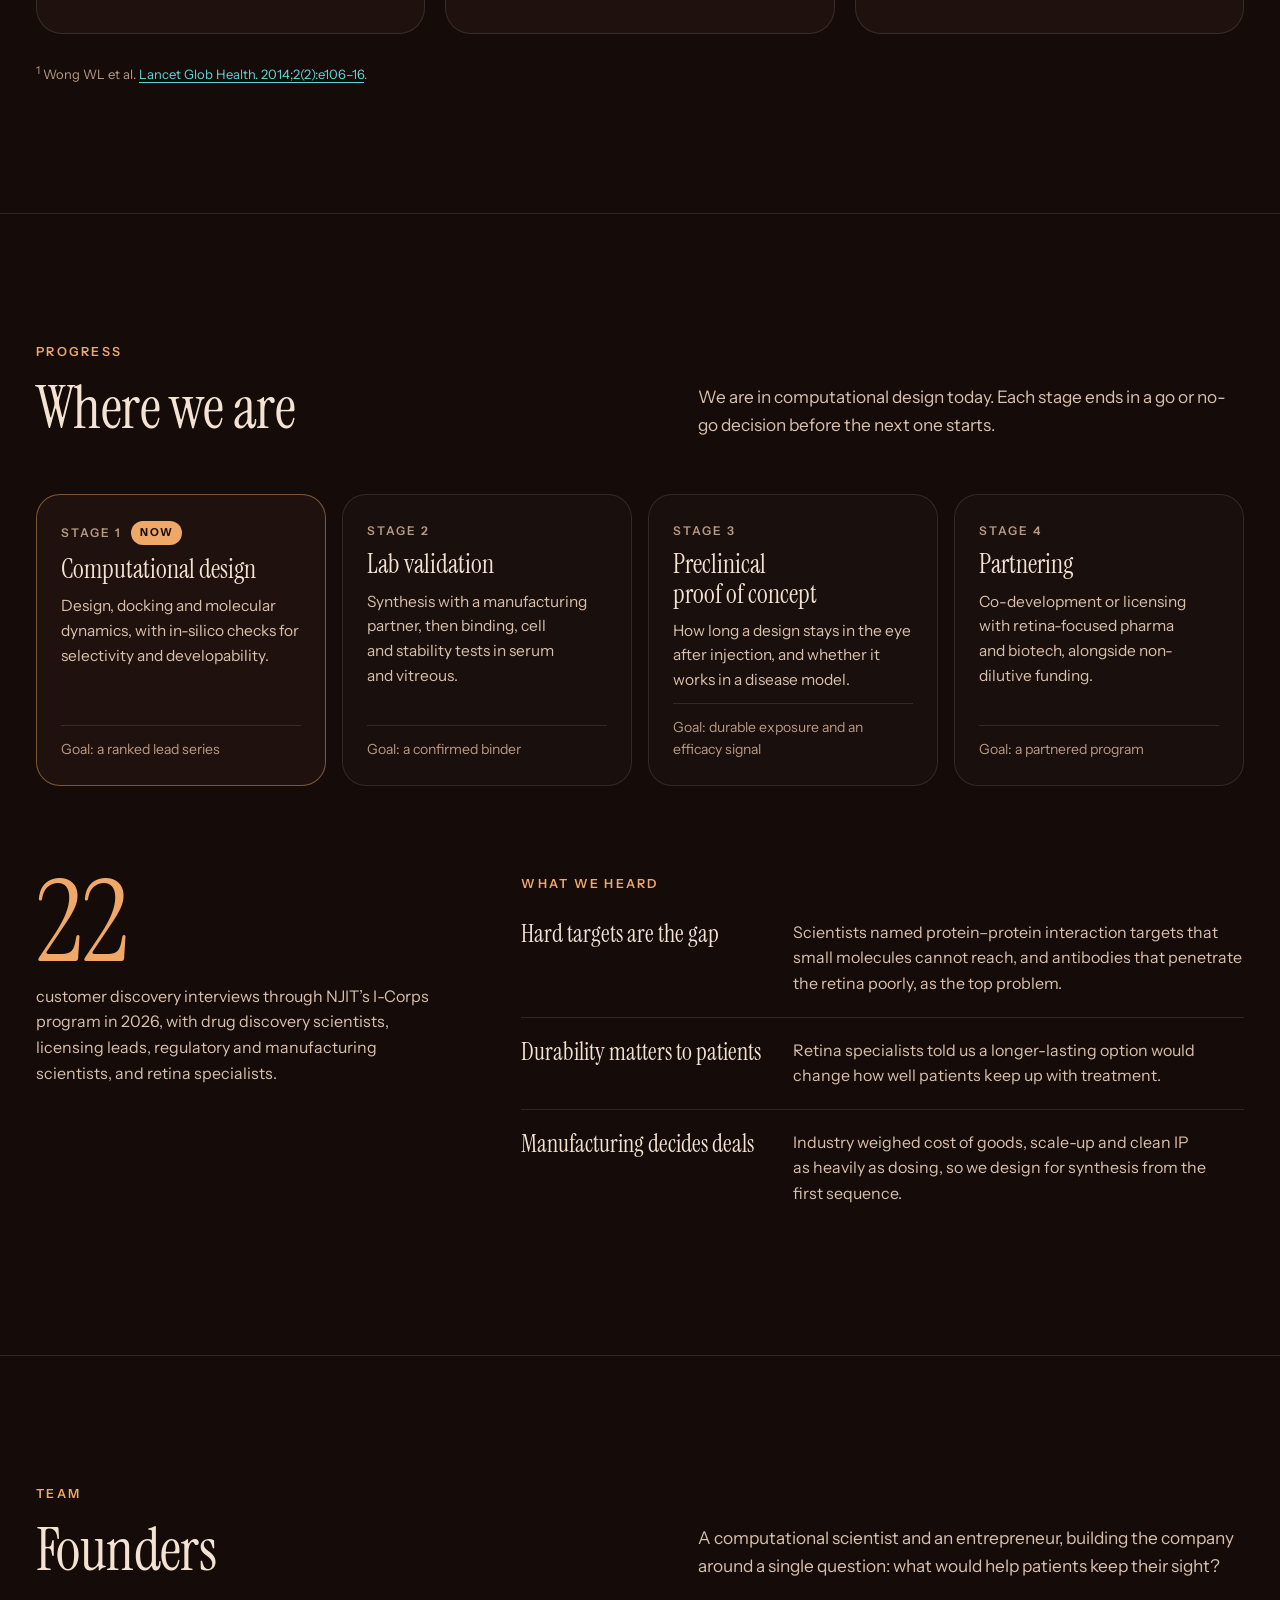
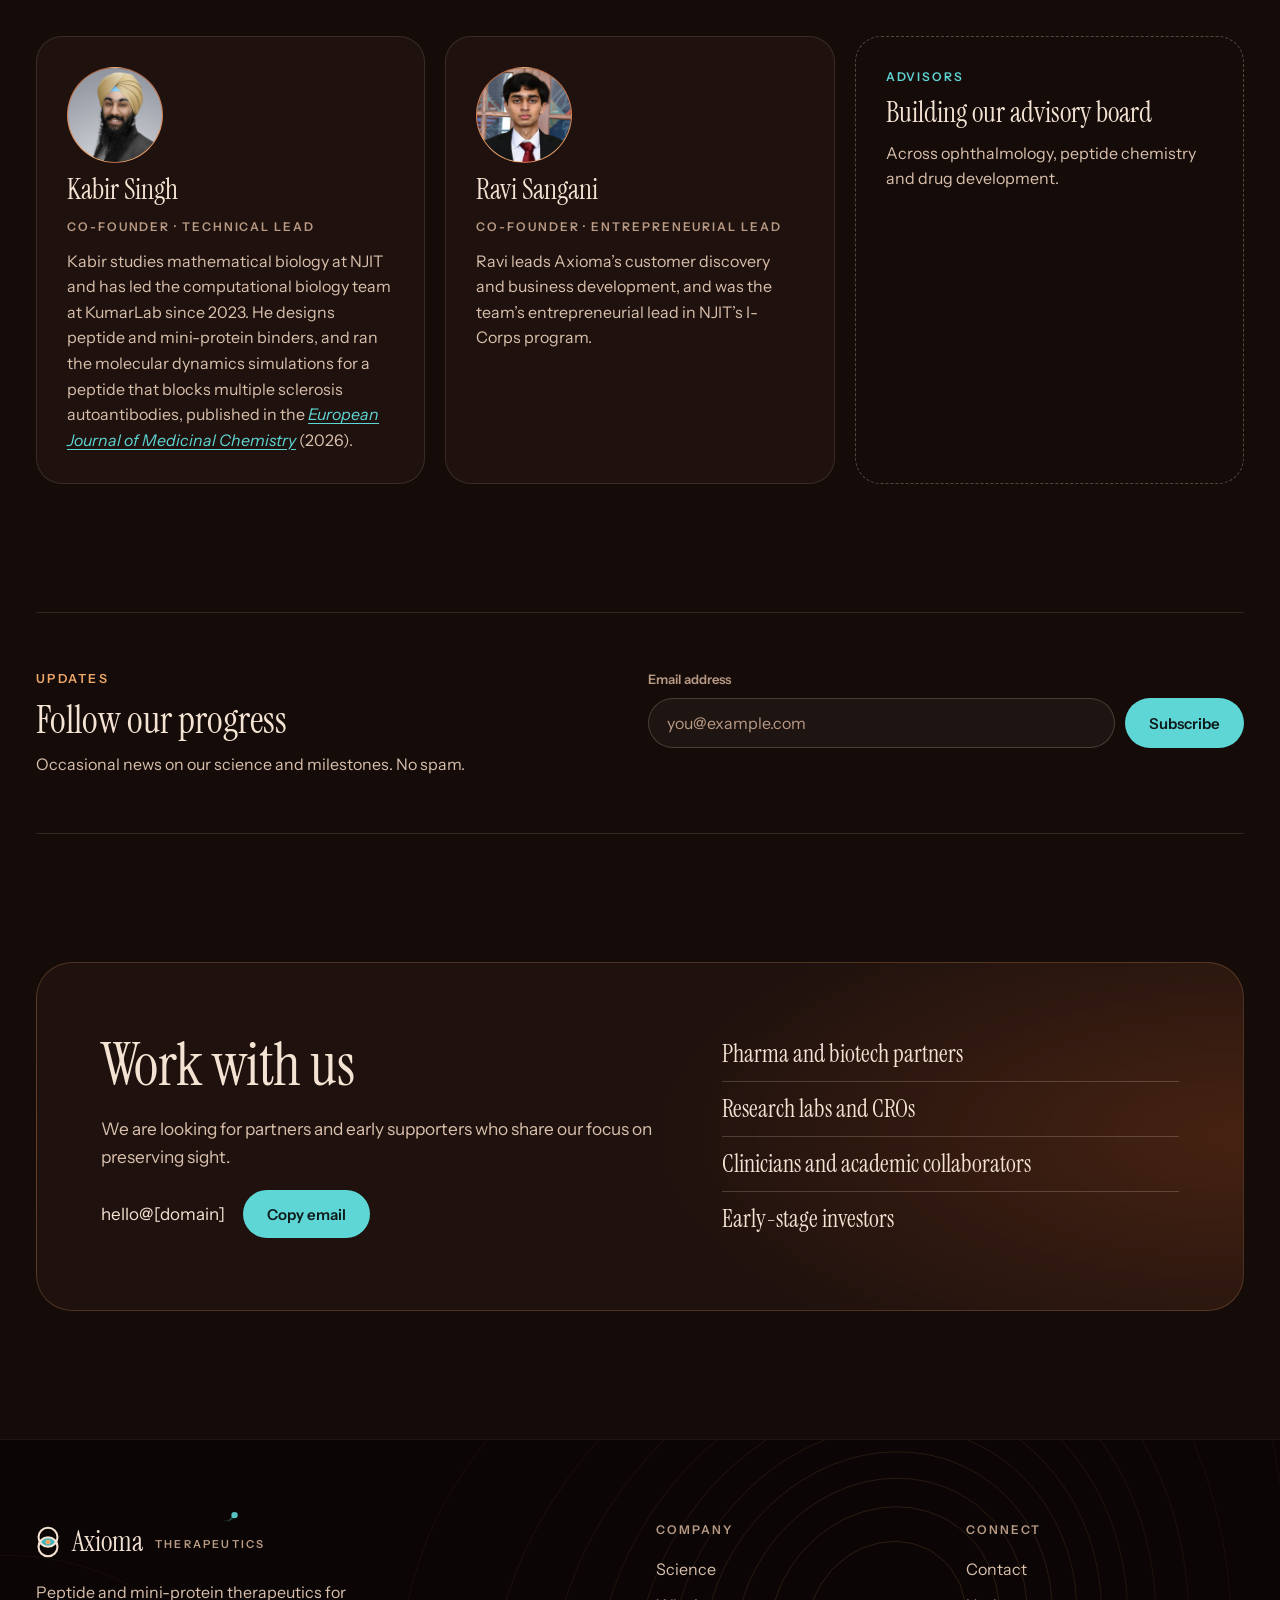
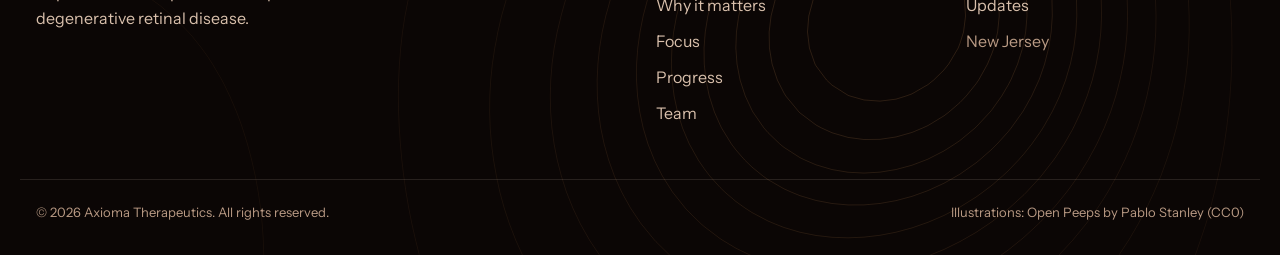
==== commit 2a822391: "Relaunch the site in the retina design Warm retina theme with the faceted science scene, a scroll-dr" ====
--- a/index.html
+++ b/index.html
@@ -4,267 +4,326 @@
 <meta charset="utf-8">
 <meta name="viewport" content="width=device-width, initial-scale=1, viewport-fit=cover">
 <title>Axioma Therapeutics</title>
-<meta name="description" content="Axioma Therapeutics is an early-stage company designing peptide therapeutics for degenerative eye diseases such as age-related macular degeneration.">
+<meta name="description" content="Axioma Therapeutics is an early-stage company designing peptide and mini-protein therapeutics for degenerative retinal disease, starting with age-related macular degeneration.">
+<meta name="theme-color" content="#150C0A">
+<meta name="color-scheme" content="dark">
+<link rel="canonical" href="https://kabirsinghji.github.io/axioma-website/">
+<meta property="og:type" content="website">
+<meta property="og:site_name" content="Axioma Therapeutics">
 <meta property="og:title" content="Axioma Therapeutics">
-<meta property="og:description" content="Axioma Therapeutics is an early-stage company designing peptide therapeutics for degenerative eye diseases such as age-related macular degeneration.">
-<meta property="og:type" content="website">
-<meta property="og:image" content="assets/img/og-image.jpg">
+<meta property="og:description" content="Axioma Therapeutics is an early-stage company designing peptide and mini-protein therapeutics for degenerative retinal disease, starting with age-related macular degeneration.">
+<meta property="og:url" content="https://kabirsinghji.github.io/axioma-website/">
+<meta property="og:image" content="https://kabirsinghji.github.io/axioma-website/assets/img/og-image.jpg">
+<meta property="og:image:width" content="1200">
+<meta property="og:image:height" content="630">
 <meta name="twitter:card" content="summary_large_image">
-<meta name="theme-color" content="#0B1724">
 <link rel="icon" href="favicon.svg" type="image/svg+xml">
 <link rel="icon" href="favicon-32.png" type="image/png" sizes="32x32">
 <link rel="apple-touch-icon" href="apple-touch-icon.png">
 <link rel="preconnect" href="https://fonts.googleapis.com">
 <link rel="preconnect" href="https://fonts.gstatic.com" crossorigin>
-<link rel="stylesheet" href="https://fonts.googleapis.com/css2?family=IBM+Plex+Mono:wght@400;500&amp;family=IBM+Plex+Sans:wght@400;500;600&amp;display=swap">
+<link rel="stylesheet" href="https://fonts.googleapis.com/css2?family=Instrument+Serif:ital@0;1&amp;family=Instrument+Sans:wght@400;500;600;700&amp;display=swap">
 <link rel="stylesheet" href="assets/css/styles.css">
-<script>(function(d){d.classList.add('js');if(window.matchMedia&&!window.matchMedia('(prefers-reduced-motion: reduce)').matches)d.classList.add('motion');})(document.documentElement);</script>
-<script src="assets/js/main.js" defer></script>
-<script src="assets/js/motion.js" defer></script>
+<script>document.documentElement.classList.add('js');</script>
+<script src="assets/js/site.js" defer></script>
+<script src="assets/js/scene.js" defer></script>
 </head>
 <body>
-<a class="skip-link" href="#main">Skip to content</a>
-<header class="site-header">
-  <div class="container">
-    <a class="brand" href="#top" aria-label="Axioma Therapeutics home">
-      <svg viewBox="20 6 80 108" aria-hidden="true" focusable="false"><path d="M32.29 60 A32 32 0 0 1 87.71 60 A32 32 0 0 1 32.29 60 Z" fill="#3DB5BF"/><circle cx="60" cy="44" r="32" fill="none" stroke="#EEF2F1" stroke-width="8"/><circle cx="60" cy="76" r="32" fill="none" stroke="#EEF2F1" stroke-width="8"/><circle cx="60" cy="60" r="8.5" fill="#E3A72F"/></svg>
-      <span class="brand-name">Axioma</span>
+<a class="skip" href="#main">Skip to content</a>
+<div class="grain" aria-hidden="true"></div>
+<div class="progress" aria-hidden="true"><span></span></div>
+
+<header class="top">
+  <div class="wrap">
+    <a class="brand" href="#top" aria-label="Axioma Therapeutics, home">
+      <svg viewBox="20 6 80 108" aria-hidden="true"><path d="M32.29 60 A32 32 0 0 1 87.71 60 A32 32 0 0 1 32.29 60 Z" fill="#3DB5BF"></path><circle cx="60" cy="44" r="32" fill="none" stroke="#F4E3D3" stroke-width="7"></circle><circle cx="60" cy="76" r="32" fill="none" stroke="#F4E3D3" stroke-width="7"></circle><circle cx="60" cy="60" r="8.5" fill="#F0A868"></circle></svg>
+      <b>Axioma</b><small>Therapeutics</small>
     </a>
-    <button class="nav-toggle" type="button" aria-expanded="false" aria-controls="site-nav"><span class="nav-toggle-bars" aria-hidden="true"></span>Menu</button>
-    <nav id="site-nav" class="site-nav" aria-label="Main">
+    <nav class="nav" aria-label="Main">
+      <a href="#science">Science</a>
+      <a href="#why">Why it matters</a>
+      <a href="#focus">Focus</a>
+      <a href="#progress">Progress</a>
+      <a href="#team">Team</a>
+      <a class="btn btn-teal" href="#contact">Contact</a>
+    </nav>
+    <button class="menu-btn" type="button" aria-expanded="false" aria-controls="menu"><i aria-hidden="true"></i>Menu</button>
+  </div>
+  <div class="menu wrap" id="menu" hidden>
+    <nav aria-label="Mobile">
       <ul>
-        <li><a href="#approach">Approach</a></li>
+        <li><a href="#science">Science</a></li>
+        <li><a href="#why">Why it matters</a></li>
         <li><a href="#focus">Focus</a></li>
+        <li><a href="#progress">Progress</a></li>
         <li><a href="#team">Team</a></li>
-        <li><a class="btn btn-gold btn-sm" href="#contact">Contact</a></li>
+        <li><a href="#updates">Updates</a></li>
       </ul>
+      <a class="btn btn-teal" href="#contact">Contact us</a>
     </nav>
   </div>
 </header>
+
 <main id="main">
-<section id="top" class="hero on-dark">
-  <img class="hero-media" src="assets/img/hero-dark.jpg" alt="" width="2400" height="1250">
-  <canvas class="scene-canvas" data-scene="hero" aria-hidden="true"></canvas>
-  <div class="hero-shade" aria-hidden="true"></div>
-  <p class="hero-note" aria-hidden="true">Illustrative model: a designed cyclic peptide on a protein surface</p>
-  <div class="container">
-    <div class="hero-body">
-      <p class="eyebrow">Ophthalmic therapeutics</p>
-      <h1 class="display">Peptides for degenerative eye disease</h1>
-      <p class="lede">Axioma is an early-stage company designing peptides that reach the protein interactions behind retinal disease, with the goal of treatments that last longer between doses.</p>
-      <div class="actions">
-        <a class="btn btn-gold" href="#approach">Our approach</a>
-        <a class="btn btn-ghost-light" href="#contact">Get in touch</a>
-      </div>
-    </div>
-    <div class="update-card">
-      <svg viewBox="20 6 80 108" aria-hidden="true" focusable="false"><path d="M32.29 60 A32 32 0 0 1 87.71 60 A32 32 0 0 1 32.29 60 Z" fill="#3DB5BF"/><circle cx="60" cy="44" r="32" fill="none" stroke="#EEF2F1" stroke-width="8"/><circle cx="60" cy="76" r="32" fill="none" stroke="#EEF2F1" stroke-width="8"/><circle cx="60" cy="60" r="8.5" fill="#E3A72F"/></svg>
-      <p>We are just getting started. Follow our progress.</p>
-      <a class="btn btn-gold btn-sm" href="#updates">Get updates</a>
-    </div>
+  <section id="top" class="hero" aria-labelledby="hero-title">
+    <div class="wrap">
+      <div class="hero-main">
+        <div class="hero-text">
+          <p class="eyebrow">Peptide and mini-protein therapeutics · Retinal disease</p>
+          <h1 id="hero-title">Protect the <em>center</em> of sight.</h1>
+          <p class="lede">Axioma is an early-stage company designing peptide and mini-protein therapeutics for degenerative retinal disease, with the goal of treatments that keep central vision longer, with fewer injections along the way.</p>
+          <div class="actions">
+            <a class="btn btn-teal" href="#contact">Partner with us</a>
+            <a class="btn btn-ghost" href="#science">Our science</a>
+          </div>
+        </div>
+        <figure class="fundus">
+          <div class="fundus-disc"><img src="assets/img/fundus.webp" alt="Illustration of a retina as seen through the pupil, with vessels branching from the optic disc and the darker macula at the center" width="1300" height="1300"></div>
+          <figcaption>Illustration of a retina. The darker center is the macula, where sharp vision lives.</figcaption>
+        </figure>
+      </div>
+      <dl class="glance">
+        <div><dt>Modality</dt><dd>Peptides and mini-proteins</dd></div>
+        <div><dt>Focus</dt><dd>Degenerative retinal disease</dd></div>
+        <div><dt>Stage</dt><dd>Discovery</dd></div>
+        <div><dt>Based in</dt><dd>New Jersey</dd></div>
+      </dl>
+    </div>
+  </section>
+
+  <section id="mission" class="band rule" aria-labelledby="mission-title">
+    <div class="wrap">
+      <p class="eyebrow reveal" style="margin-bottom: 20px">Mission</p>
+      <h2 id="mission-title" class="statement reveal">We design peptide and mini-protein medicines for the diseases that take <em>central vision</em>, starting from what patients need and working back to the molecule.</h2>
+      <ol class="goals">
+        <li class="reveal"><span class="n">i.</span><h3>Preserve central vision</h3><p>The measure that matters is what patients can still do: read, drive, recognize a face.</p></li>
+        <li class="reveal"><span class="n">ii.</span><h3>Longer between doses</h3><p>Today’s biologic treatments mean injections into the eye every few weeks or months. We are designing for longer intervals.</p></li>
+        <li class="reveal"><span class="n">iii.</span><h3>Reach new targets</h3><p>Peptides and mini-proteins can grip the large, flat protein surfaces behind retinal disease that small molecules miss, while staying far smaller than an antibody.</p></li>
+        <li class="reveal"><span class="n">iv.</span><h3>Built to be made</h3><p>Stability, delivery to the retina and manufacturability are design constraints from the first sequence, not problems to solve late.</p></li>
+      </ol>
+    </div>
+  </section>
+
+  <section class="macula" aria-labelledby="macula-title">
+    <div class="wrap macula-head">
+      <p class="eyebrow">The macula</p>
+      <p id="macula-title">A few millimetres of retina carry the vision we read, drive and <em>see faces</em> with.</p>
+    </div>
+    <figure class="oct" style="margin-block: 0">
+      <img src="assets/img/oct.jpg" alt="Illustrative cross-section of retinal layers in the style of an OCT scan, dipping at the fovea in the center" width="2400" height="540" loading="lazy">
+      <span class="scan" aria-hidden="true"></span>
+      <span class="fovea" aria-hidden="true"></span>
+      <span class="fovea-label">Fovea</span>
+    </figure>
+    <figcaption class="wrap">Illustrative cross-section in the style of an OCT scan. AMD and diabetic macular edema damage this region directly.</figcaption>
+  </section>
+
+  <section id="science" aria-labelledby="science-title">
+    <div class="wrap science-intro">
+      <div class="head">
+        <div class="reveal">
+          <p class="eyebrow">Science</p>
+          <h2 id="science-title" class="h2">From a protein surface to a peptide worth making</h2>
+        </div>
+        <p class="lede reveal">Structure-based design, docking and molecular dynamics, for peptides and mini-proteins alike. Each step narrows thousands of candidates to the few worth testing in the lab.</p>
+      </div>
+    </div>
+    <div class="scrolly">
+      <div class="stage" aria-hidden="true">
+        <canvas></canvas>
+        <div class="caption"></div>
+      </div>
+      <div class="wrap steps">
+        <div class="step" data-step><p class="eyebrow">01 · Target</p><h3>Start from the surface</h3><p>Many proteins behind retinal disease act through large, flat contact surfaces. We start by mapping the surface a binder has to cover.</p></div>
+        <div class="step" data-step><p class="eyebrow">02 · Design</p><h3>Search sequence space</h3><p>We generate candidate peptide and mini-protein sequences and refine them one residue at a time, guided by energy scoring and machine learning.</p></div>
+        <div class="step" data-step><p class="eyebrow">03 · Docking</p><h3>Dock and score thousands of poses</h3><p>The designs worth keeping settle into the same low-energy pose again and again, at the bottom of the funnel.</p></div>
+        <div class="step" data-step><p class="eyebrow">04 · Simulation</p><h3>Simulate before we synthesize</h3><p>Molecular dynamics tests whether a bound design holds its pose, and alanine scanning shows which residues carry the binding. Designs that pass go to partner labs.</p></div>
+        <p class="step-note">The protein, binder and data in this scene are illustrations, not results.</p>
+      </div>
+    </div>
+  </section>
+
+  <section id="why" class="why" aria-labelledby="why-title">
+    <div class="wrap band" style="padding-bottom: 0">
+      <div class="why-top">
+        <div class="why-text reveal">
+          <p class="eyebrow">Why it matters</p>
+          <h2 id="why-title">Central vision is how we read, use a phone and recognize the people we love.</h2>
+          <p class="lede">Age-related macular degeneration and diabetic eye disease damage the macula. We want to protect central vision for longer, with fewer injections along the way.</p>
+        </div>
+        <div class="figures">
+          <figure class="figure reveal"><div class="arch" role="img" aria-label="An older man with glasses reading"><svg aria-hidden="true" focusable="false" viewBox="0 0 850 1200"><g><g transform="translate(0 459)"><path d="M672.559 227.567C663.843 193.767 655.827 179.436 640.344 167.688C625.861 156.7 604.72 147.471 573.872 140.729C541.742 135.113 540.831 118.417 532.775 91.5829C530.425 83.5158 518.779 81.3693 513.752 87.1839C513.044 86.4192 512.305 85.7188 511.54 85.0859C512.225 81.2386 506.622 70.2114 506.809 66.5313C508.763 28.1186 496.196 8.82912 464.83 1.6585C458.009 0.0983833 411.677 -0.81986 405.026 1.01861C375.95 9.05596 347.327 34.5746 351.707 65.3154C342.58 77.2407 333.648 84.5193 319.567 88.3616C288.231 92.3397 256.897 95.877 225.553 98.9051C164.196 108.526 106.67 140.997 67.3517 188.352C63.7252 192.723 62.6775 198.657 65.8781 203.318C63.3709 214.055 49.2578 240.099 60.3625 247.459C42.1015 291.125 0.0858881 375.526 0.00706456 399.638C-0.324075 500.934 10.6202 632.784 110.597 688.84C114.6 692.774 115.173 697.128 116.906 702.982C121.301 721.423 137.264 734.603 154.736 733.527C240.807 735.439 324.171 724.941 410.244 724.433C448.201 724.208 493.849 729.873 526.823 733.647C559.796 737.421 593.082 734.083 624.725 724.433C627.394 728.632 632.788 731.079 638.261 729.873C671.065 723.357 697.592 703.146 720.696 681.055C727.757 668.214 755.33 631.626 744.37 618.89C754.305 576.898 753.789 531.777 736.134 491.79C738.637 484.46 734.075 476.405 736.134 468.836C737.624 463.358 741.44 461.093 743.361 455.669C746.064 448.036 743.124 437.797 740.081 430.008C738.834 426.126 742.376 421.948 743.361 417.987C748.03 399.304 737.338 400.951 729.63 388.461C729.745 388.422 731.75 379.506 731.741 379.55C732.921 373.184 729.964 365.029 727.385 359.715C725.642 356.124 721.908 353.876 718.199 354.288C721.935 341.607 726.66 331.055 731.741 318.838C740.727 297.302 752.101 276.68 765.004 257.187C770.289 249.205 763.192 239.957 754.641 239.413C726.963 237.655 699.588 233.671 672.559 227.567Z" transform="translate(37.54753 -31.00012)" fill="#F4E3D3" stroke="none"></path><path d="M692.389 192.767C705.499 193.517 718.589 194.517 731.659 195.767C744.349 196.966 757.329 197.836 769.789 200.566C771.499 200.947 772.979 203.236 772.278 204.956C771.809 206.107 771.339 207.256 770.859 208.406C756.448 243.486 740.278 277.777 722.999 311.527C726.988 311.756 730.419 313.027 732.039 317.656C735.009 326.187 737.109 335.806 734.209 344.566C734.109 344.867 733.829 344.926 733.619 344.806C733.528 349.656 735.169 354.406 738.619 357.956C741.619 361.027 745.659 362.966 748.209 366.496C752.416 372.316 749.544 376.979 746.49 381.936C745.907 382.882 745.318 383.839 744.769 384.816C742.589 388.699 744.831 390.682 747.328 392.89C748.278 393.73 749.265 394.603 750.059 395.626C752.589 398.886 753.278 402.857 752.769 406.886C752.189 411.476 750.179 415.756 748.049 419.816C745.479 424.736 743.149 430.327 739.559 434.577C739.429 434.726 739.299 434.857 739.159 434.956C739.198 434.947 739.229 434.947 739.259 434.947C739.799 434.937 740.499 435.816 740.679 436.256C740.889 436.726 741.089 437.206 741.299 437.676C741.278 437.626 741.259 437.566 741.238 437.517C741.028 436.956 741.669 436.536 742.129 436.546C742.738 436.556 743.749 437.697 743.948 438.216C747.579 446.486 750.729 454.947 753.399 463.576C754.469 467.716 755.539 471.857 756.609 475.996C758.039 482.117 758.889 488.256 759.749 494.456C760.409 498.626 760.899 502.826 761.189 507.046C761.869 513.256 762.269 519.496 762.389 525.746C762.309 535.886 761.169 545.896 759.769 555.926C759.309 560.066 758.629 564.156 757.749 568.216C756.698 574.386 755.269 580.476 753.459 586.476C752.549 590.226 751.649 593.976 750.749 597.716C750.349 598.796 749.948 599.876 749.549 600.956C748.869 603.336 748.049 605.687 747.059 607.976C746.7 609.073 746.312 610.156 745.907 611.231C737.6 608.771 729.239 606.706 720.4 606.565C715.249 606.482 715.248 614.482 720.4 614.565C728.107 614.689 735.447 616.435 742.717 618.577C741.591 620.842 740.359 623.06 739.009 625.226C735.289 632.536 731.609 639.786 727.289 646.767C724.809 650.796 722.079 654.666 719.179 658.396C714.198 664.777 708.499 670.916 701.919 675.726C698.738 678.277 695.369 680.617 691.639 682.246C687.359 684.117 683.059 685.527 678.528 686.607C676.009 687.206 673.488 687.697 670.909 688.027C667.849 688.406 664.749 688.447 661.689 688.906C658.909 689.316 656.169 689.926 653.539 690.926C652.129 691.466 650.929 692.077 649.818 692.796C648.889 693.607 647.988 694.536 647.028 695.656C647.009 695.687 646.988 695.706 646.959 695.716C646.139 698.236 644.159 700.267 640.799 700.827C622.119 703.937 603.698 704.286 584.869 702.327C566.349 700.406 547.988 697.316 529.448 695.577C518.583 694.556 507.695 693.808 496.796 693.242C498.147 690.54 499.569 687.867 500.942 685.16C503.264 680.577 496.364 676.524 494.034 681.122C492.059 685.018 489.976 688.877 488.115 692.827C445.3 691.013 402.29 692.118 359.436 693.219C348.428 693.502 337.43 693.785 326.448 694.017C291.849 694.746 257.269 695.126 222.679 696.277C206.416 696.814 190.124 697.542 173.827 698.148C172.496 693.921 171 689.746 169.569 685.534C167.923 680.685 160.194 682.766 161.855 687.66C163.078 691.263 164.352 694.835 165.528 698.438C150.318 698.954 135.109 699.324 119.919 699.267C119.499 699.267 119.089 699.206 118.699 699.077C118.649 699.396 118.599 699.706 118.549 700.017C118.519 700.176 118.279 700.136 118.279 699.976C118.279 699.636 118.279 699.286 118.259 698.926C117.049 698.416 116.069 697.357 115.709 696.056C114.569 691.896 114.639 687.726 115.229 683.566C114.209 681.376 112.859 679.437 111.109 677.966C105.789 673.496 97.7494 672.456 91.5794 669.296C86.7894 666.857 82.2494 663.966 77.9594 660.726C69.0994 654.056 61.5794 646.056 54.9594 637.187C40.3294 617.607 30.5094 594.626 23.0994 571.456C7.98937 524.246 1.30937 473.316 0.139365 423.836C-0.352635 403.081 0.459365 382.293 2.55437 361.638C7.35037 358.54 12.3004 355.683 17.3964 353.091C21.9854 350.756 17.9424 343.852 13.3584 346.183C10.0594 347.862 6.84037 349.667 3.67837 351.562C9.43737 304.375 21.9524 258.027 41.1794 214.506C51.2034 191.807 62.7954 168.746 77.6624 148.408C83.0984 148.82 88.4794 149.647 93.8014 151.319C98.7244 152.866 100.831 145.145 95.9284 143.605C91.7874 142.304 87.5924 141.474 83.3624 140.941C87.7344 135.486 92.3664 130.261 97.3194 125.357C119.199 103.697 146.819 89.1974 175.719 79.2364C205.939 68.8264 237.528 63.0864 268.959 57.7674C297.679 52.9064 325.028 51.3464 342.299 24.1364C343.379 22.4374 345.829 21.5464 347.629 22.7364C348.409 23.2564 349.189 23.7774 349.969 24.3064C350.009 24.1974 350.049 24.0764 350.089 23.9664C352.589 16.3164 353.139 8.53643 355.019 0.796428C355.309 -0.353572 356.829 -0.173572 357.189 0.796428C360.189 8.90643 359.429 19.2264 356.448 28.8264C364.669 34.6664 372.778 40.6974 381.569 45.6364C394.889 53.1264 417.839 57.0464 432.809 59.6564C447.609 62.2364 463.119 63.7564 478.169 63.0364C483.999 62.7564 489.829 61.9564 495.389 60.1174C498.309 59.1464 501.089 57.8364 503.669 56.1364C504.219 55.7674 504.749 55.3864 505.269 54.9864C504.448 48.7564 504.209 42.3464 504.459 36.0764C504.719 29.3964 505.009 22.9474 508.409 17.1564C508.539 16.9264 508.829 17.0174 508.919 17.2264C512.179 24.9474 512.399 33.9764 513.238 42.6264C521.329 40.1874 530.009 42.9064 535.179 50.0964C538.929 55.3164 539.719 61.3764 542.259 67.1074C542.988 68.7774 546.179 72.1974 546.229 73.8164C547.089 74.5564 547.009 74.6974 545.988 74.2264C545.559 74.0864 545.299 74.0064 545.209 73.9864C545.329 74.0364 545.589 74.1264 546.019 74.2774C547.939 75.2464 549.189 75.7564 550.799 77.1264C552.979 78.9964 553.829 82.1764 553.539 85.0174C557.559 86.9164 561.528 89.0274 565.549 90.6664C573.019 93.7164 580.439 96.7264 587.769 100.117C603.539 107.396 618.988 115.357 634.079 123.966C638.105 126.264 642.232 128.574 646.277 131.032C642.774 133.579 639.46 136.398 636.355 139.45C632.677 143.064 638.335 148.72 642.012 145.107C645.506 141.673 649.325 138.433 653.44 135.666C660.224 140.379 666.414 145.817 670.999 152.767C675.019 158.867 677.549 165.836 680.159 172.596C682.889 179.697 686.039 185.976 690.318 192.256C690.409 192.396 690.499 192.527 690.568 192.666C691.179 192.697 691.778 192.736 692.389 192.767ZM398.707 82.9524C402.379 85.4604 405.596 88.5074 408.733 91.6424C412.38 95.2874 406.722 100.943 403.075 97.2984C400.432 94.6564 397.766 91.9744 394.669 89.8604C392.88 88.6384 392.077 86.3654 393.234 84.3874C394.271 82.6154 396.922 81.7344 398.707 82.9524ZM204.216 104.087C209.281 103.232 207.133 95.5224 202.089 96.3724C195.806 97.4334 189.618 98.6754 183.657 100.981C178.906 102.819 180.971 110.557 185.784 108.695C191.744 106.389 197.932 105.148 204.216 104.087ZM562.86 108.296C567.161 105.429 571.162 112.362 566.899 115.204C563.443 117.507 559.986 119.812 556.53 122.116C552.231 124.982 548.23 118.05 552.492 115.208L562.86 108.296ZM367.799 153.972C372.863 154.909 370.705 162.618 365.673 161.687C360.316 160.696 354.887 160.68 349.456 160.677C344.3 160.675 344.309 152.675 349.456 152.677C355.626 152.68 361.717 152.847 367.799 153.972ZM117.816 187.38C122.563 189.242 120.484 196.976 115.689 195.095C110.371 193.009 104.879 191.421 99.5614 189.335C94.8154 187.473 96.8934 179.74 101.688 181.62C107.006 183.706 112.498 185.294 117.816 187.38ZM258.36 200.855C263.319 199.495 261.213 191.776 256.233 193.14C247.509 195.532 238.525 196.773 229.736 198.901C224.735 200.111 226.854 207.827 231.863 206.615C240.652 204.488 249.635 203.245 258.36 200.855ZM660.469 324.886C676.869 317.077 695.019 312.767 713.149 311.846C713.238 311.506 713.379 311.166 713.568 310.827C732.249 277.327 748.749 242.617 763.629 207.267C752.639 206.447 741.659 204.736 730.679 203.687C718.269 202.496 705.829 201.527 693.379 200.786C690.789 200.626 688.209 200.486 685.619 200.346C677.059 199.896 668.499 199.556 659.929 199.316C658.806 199.286 657.681 199.252 656.556 199.219C651.841 199.079 647.113 198.938 642.399 198.986C639.659 199.017 637.519 199.277 635.698 201.486C634.559 202.857 633.988 205.017 632.369 205.947C632.189 206.046 631.869 206.236 631.559 206.406C631.289 206.687 630.999 206.937 630.769 207.236C629.589 208.746 628.549 210.406 627.579 212.066C624.769 216.906 622.219 221.937 619.689 226.926C615.229 235.726 611.238 244.786 606.579 253.486C602.269 261.517 597.759 269.536 593.019 277.316C591.988 278.996 583.429 292.077 578.419 298.857C582.389 299.027 586.289 299.536 589.899 300.646C591.399 297.216 593.299 294.006 594.859 290.607C596.389 287.256 597.379 283.396 599.429 280.346C600.839 278.256 603.809 279.617 603.379 282.006C602.698 285.756 600.229 289.376 598.159 292.536C596.149 295.607 594.049 298.626 591.389 301.146C591.519 301.187 591.659 301.236 591.789 301.286C600.929 304.736 606.818 314.416 612.528 321.836C616.559 327.077 644.149 364.676 624.889 365.796C619.969 366.086 619.919 358.176 624.869 358.107C624.023 358.107 624.002 357.545 623.976 356.839C623.965 356.543 623.953 356.222 623.879 355.906C623.629 354.846 623.089 353.687 622.679 352.666C621.509 349.777 620.119 346.976 618.619 344.256C616.119 339.716 613.238 335.386 610.189 331.197C606.969 326.777 603.539 322.527 600.089 318.286C596.479 313.867 593.119 309.496 587.369 307.916C583.488 306.846 579.259 306.476 574.939 306.447C570.059 306.423 565.082 306.852 560.407 307.255C559.143 307.364 557.901 307.471 556.689 307.566C546.269 308.396 535.789 309.857 525.619 312.296C516.919 314.376 509.889 318.376 503.969 325.107C498.409 331.416 494.319 338.886 490.069 346.086C479.929 363.267 466.329 377.996 450.059 388.786C449.519 389.966 448.619 391.017 447.329 391.806C447.349 391.827 447.359 391.846 447.369 391.867C447.019 392.017 446.679 392.166 446.329 392.327C446.299 392.336 446.269 392.357 446.238 392.367C434.948 397.327 423.749 402.146 413.089 408.437C412.939 409.636 412.738 410.836 412.639 411.956C412.259 416.406 411.659 420.836 411.278 425.286C410.509 434.197 410.009 443.187 410.278 452.136C410.569 461.536 411.769 470.857 413.988 480.006C414.929 483.876 416.169 487.626 417.399 491.416C423.369 486.777 430.809 483.256 437.539 480.146C444.719 476.826 452.149 474.107 460.009 472.956C468.219 471.756 476.159 472.666 484.309 473.816C484.873 473.896 485.44 473.978 486.011 474.06C492.839 475.045 500.166 476.102 506.819 474.006C518.889 470.197 523.219 455.996 531.849 447.937C535.959 444.107 540.879 441.426 546.519 440.857C547.966 440.707 549.447 440.744 550.931 440.782C553.694 440.852 556.462 440.922 559.019 439.777C562.769 438.086 564.929 434.836 566.049 431.006C566.488 429.536 567.519 428.386 568.818 427.767C566.339 426.896 564.709 425.107 562.549 423.386C559.799 421.197 556.979 419.077 554.089 417.056C551.448 415.206 548.738 413.447 546.068 411.646C545.609 411.336 545.025 410.859 544.37 410.325C542.392 408.711 539.775 406.576 538.039 406.937C537.818 406.976 537.539 406.786 537.629 406.527C540.339 399.256 570.738 418.836 573.059 423.796C573.679 425.136 573.339 426.586 572.419 427.426C578.278 428.937 582.789 423.246 584.068 418.107C585.565 412.125 584.436 405.292 583.428 399.188C583.343 398.679 583.26 398.174 583.179 397.676C583.068 396.976 583.738 396.406 584.309 396.566L584.528 396.066C577.519 393.006 569.988 390.896 562.799 388.396C558.149 386.777 553.499 385.156 548.839 383.536C545.309 382.306 541.669 381.426 539.219 378.437C537.609 376.476 537.939 373.056 540.809 372.406C544.778 371.512 548.391 372.839 552.074 374.192C552.799 374.458 553.526 374.725 554.259 374.976C558.619 376.456 562.969 377.947 567.318 379.437C574.999 382.056 582.929 384.306 590.339 387.636C596.649 390.466 601.909 394.646 604.829 401.046C605.919 403.456 607.159 409.966 610.278 410.666C613.969 411.496 614.999 403.456 615.309 400.796C617.179 384.577 608.068 365.937 593.349 358.806C585.759 355.136 577.359 353.027 569.238 350.926C562.469 349.176 555.549 347.767 548.609 346.656C545.689 346.176 542.769 345.767 539.849 345.396C539.259 345.327 539.229 344.486 539.849 344.466C543.448 344.306 547.089 344.256 550.738 344.336C560.749 339.246 572.639 335.216 583.709 334.566C593.818 333.966 602.769 342.386 604.889 352.077C605.399 354.396 604.309 356.077 602.729 356.786C611.659 362.777 617.329 371.687 621.009 382.566C621.189 383.107 621.369 383.676 621.549 384.286C623.709 378.916 628.519 374.156 633.198 371.066C638.318 367.687 644.079 364.406 650.129 361.676C649.639 361.486 649.169 361.226 648.729 360.886C646.149 358.876 646.059 355.086 645.698 352.117C645.219 348.197 644.999 344.187 645.899 340.306C647.679 332.706 653.759 328.086 660.469 324.886ZM514.735 224.646C514.853 219.921 516.722 215.846 518.798 211.689C521.09 207.095 514.192 203.038 511.89 207.651C509.169 213.101 506.889 218.463 506.736 224.646C506.609 229.796 514.609 229.793 514.735 224.646ZM364.03 286.943C363.303 291.978 371.011 294.153 371.745 289.069C372.869 281.288 374.242 273.609 376.353 266.029C377.736 261.062 370.021 258.942 368.639 263.902C366.528 271.482 365.155 279.161 364.03 286.943ZM89.3904 281.095C84.9524 283.701 88.9734 290.618 93.4274 288.003C98.6454 284.941 104.145 282.587 109.752 280.343C114.473 278.452 112.413 270.712 107.625 272.628C101.386 275.126 95.1974 277.687 89.3904 281.095ZM229.934 317.955C225.309 315.681 229.367 308.785 233.971 311.048C238.823 313.433 243.85 315.277 249.144 316.404C254.185 317.478 252.038 325.189 247.017 324.119C241.059 322.849 235.39 320.638 229.934 317.955ZM732.629 342.386C732.709 342.216 732.869 342.126 733.039 342.107C731.999 335.077 730.259 327.156 727.099 320.996C725.328 317.551 722.578 317.685 719.235 317.848C718.783 317.87 718.321 317.892 717.849 317.906C714.469 318.017 711.109 318.236 707.749 318.586C693.169 320.107 678.519 323.906 665.159 329.976C659.159 332.706 653.229 336.046 652.149 343.156C651.659 346.327 651.988 349.646 652.439 352.806C652.579 353.767 652.729 355.226 653.149 355.426C653.651 355.662 656.297 354.911 657.866 354.466C658.363 354.325 658.751 354.215 658.929 354.176C666.299 352.586 673.679 350.996 681.049 349.396C687.859 347.926 695.149 345.447 702.119 345.296C704.778 345.236 706.249 349.476 703.559 350.617C694.579 354.466 683.679 355.496 674.139 357.596L669.219 358.676C659.979 362.976 650.519 366.706 641.629 371.896C636.499 374.886 630.719 378.187 627.659 383.466C624.929 388.166 625.249 396.077 631.579 397.577C633.539 398.036 635.709 397.996 637.948 397.687C642.488 397.056 647.309 395.306 651.169 394.437L670.488 390.056C683.689 387.066 696.889 384.077 710.089 381.086C713.499 380.316 714.948 385.556 711.539 386.336C694.149 390.286 676.769 394.246 659.389 398.206C652.349 399.806 645.179 401.986 637.988 402.966C631.568 407.086 625.339 411.066 620.339 417.027C619.969 417.456 619.609 417.906 619.259 418.357C616.429 422.027 617.179 426.437 622.329 426.596C622.488 426.607 622.649 426.607 622.809 426.607C625.439 426.577 628.129 425.607 630.639 424.986C635.948 423.656 641.289 422.476 646.669 421.437C668.129 417.246 689.988 415.357 711.738 413.367C715.528 413.017 715.488 418.916 711.738 419.277C696.599 420.706 681.439 422.126 666.379 424.277C659.049 425.327 651.729 426.506 644.459 427.906C640.679 428.636 636.889 429.676 633.089 430.566C633.119 430.666 633.119 430.777 633.039 430.896C629.009 436.916 625.439 446.906 631.809 452.867C634.882 455.735 639.146 455.275 642.983 454.861L643.309 454.826C647.799 454.336 652.289 453.716 656.769 453.086C664.639 451.976 672.488 450.716 680.318 449.357C684.399 448.656 688.469 447.906 692.528 447.117C693.069 447.013 693.573 446.904 694.05 446.801C696.509 446.268 698.261 445.888 700.799 447.136C701.929 447.687 701.889 449.187 701.169 450.006C698.109 453.517 691.929 453.316 687.549 454.096C682.219 455.056 676.879 455.956 671.528 456.746C661.369 458.256 651.049 459.937 640.789 460.536C634.409 460.896 628.809 458.536 625.939 453.346C625.999 454.806 626.059 456.277 626.119 457.736C626.339 462.986 626.389 468.226 626.488 473.476C626.498 473.955 626.469 474.518 626.437 475.125L626.437 475.128L626.437 475.132C626.362 476.59 626.274 478.295 626.669 479.656C634.639 479.906 642.619 479.986 650.599 479.947C655.139 479.926 659.689 479.836 664.229 479.626C664.969 478.437 666.209 477.576 667.839 477.607C681.838 477.881 690.311 468.602 698.925 459.17C700.348 457.613 701.774 456.051 703.229 454.527C712.609 444.697 723.519 435.017 735.709 428.706C737.528 424.486 740.269 420.496 742.389 416.506L742.519 416.262C744.789 411.974 747.882 406.134 745.919 401.277C744.339 397.376 739.729 395.796 738.079 391.827C736.789 388.726 737.389 385.586 738.999 382.726C740.729 379.656 744.778 376.536 744.948 372.816C745.097 369.411 741.743 366.794 738.838 364.529C737.82 363.735 736.857 362.983 736.119 362.256C730.698 356.886 729.309 349.236 732.629 342.386ZM594.329 352.426C583.259 348.086 571.339 345.687 559.359 344.756C565.809 343.626 572.278 342.536 578.799 341.976C583.349 341.586 587.568 341.626 590.988 345.077C593.269 347.376 594.339 350.336 595.839 353.056C595.349 352.836 594.839 352.626 594.329 352.426ZM134.274 502.026C126.82 504.212 118.126 506.222 113.044 512.581C112.796 512.892 112.379 512.493 112.528 512.183C119.034 498.695 137.692 493.964 150.61 489.239C159.747 485.896 169.122 483.124 178.576 480.648C177.93 473.268 178.946 465.526 179.942 457.934C180.402 454.431 180.857 450.961 181.143 447.572C182.11 436.114 182.897 424.626 183.301 413.132C183.714 401.407 183.814 389.603 183.428 377.875C183.044 366.19 181.527 354.648 180.863 343.002C180.799 341.876 182.367 341.822 182.705 342.753C186.631 353.56 188.308 365.531 189.586 376.926C190.902 388.665 191.339 400.37 191.171 412.177C190.997 424.317 190.291 436.428 189.322 448.529C188.863 454.265 188.33 459.993 187.827 465.725C187.443 470.099 187.265 474.438 186.373 478.673C192.075 477.274 197.79 475.95 203.487 474.663C221.653 470.564 239.895 466.76 257.985 462.327C266.865 460.152 275.618 457.546 284.458 455.232C292.782 453.053 301.568 450.411 310.114 449.439C313.164 449.091 313.552 453.263 311.533 454.679C304.587 459.556 295.362 462.952 287.339 465.682C279.287 468.421 270.917 470.392 262.664 472.421C245.453 476.654 228.079 480.115 210.731 483.72C193.407 487.321 176.05 490.895 158.921 495.338C150.672 497.478 142.451 499.626 134.274 502.026ZM343.696 380.709C338.547 380.6 338.546 372.6 343.696 372.709C348.356 372.808 352.937 374.034 357.432 375.156C362.432 376.405 360.3 384.118 355.305 382.87C351.505 381.921 347.636 380.793 343.696 380.709ZM630.589 402.916C628.189 404.017 625.859 405.386 623.689 406.947C624.049 404.517 624.139 401.956 624.039 399.386C625.829 401.306 628.119 402.406 630.589 402.916ZM85.5604 424.693C80.1264 422.538 74.3634 420.607 70.0454 416.505C66.3134 412.96 60.6464 418.607 64.3884 422.161C69.7674 427.271 76.6634 429.722 83.4334 432.407C88.2204 434.304 90.2984 426.57 85.5604 424.693ZM631.899 430.836C629.439 431.386 626.979 431.857 624.519 432.096C624.459 432.107 624.389 432.107 624.329 432.107C624.698 434.836 624.979 437.577 625.198 440.327C626.609 436.746 629.149 433.517 631.899 430.836ZM714.485 565.451C711.574 555.383 712.366 544.633 710.372 534.364C709.343 529.066 707.938 523.81 706.404 518.638C705.166 514.46 703.101 510.016 702.867 505.656C702.853 505.365 703.196 505.197 703.432 505.331C707.539 507.683 710.693 512.768 713.035 516.758C715.839 521.533 717.98 526.533 719.707 531.79C723.149 542.263 725.975 554.896 721.536 565.451C720.215 568.593 715.575 569.222 714.485 565.451ZM246.301 513.273C242.655 509.627 236.997 515.283 240.644 518.929L251.012 529.297C254.657 532.943 260.316 527.287 256.669 523.64L246.301 513.273ZM600.68 515.701C592.392 518.167 584.604 521.896 576.685 525.32C571.972 527.357 576.041 534.251 580.723 532.227C588.015 529.075 595.174 525.687 602.807 523.414C607.73 521.949 605.633 514.226 600.68 515.701ZM493.055 522.924C491.118 518.146 498.861 516.087 500.769 520.798C502.966 526.22 505.484 531.503 507.681 536.925C509.616 541.703 501.875 543.763 499.967 539.052C497.77 533.63 495.251 528.347 493.055 522.924ZM327.97 567.763C329.758 566.945 331.573 566.17 333.342 565.309C336.087 563.97 337.351 562.488 339.753 560.755C342.67 558.651 341.025 553.819 337.225 554.757C334.895 555.333 333.178 555.142 330.919 556.077C329.219 556.781 327.573 557.63 325.91 558.417C322.06 560.239 318.21 562.064 314.362 563.892C307.259 567.267 300.16 570.652 293.068 574.048C278.005 581.259 263.092 588.786 248.16 596.263C233.519 603.594 218.881 610.934 204.271 618.327C196.967 622.025 189.724 625.827 182.49 629.66C179.02 631.497 175.534 633.308 172.112 635.234C168.762 637.118 164.696 638.804 162.147 641.703C161.949 641.928 162.065 642.367 162.412 642.344C169.159 641.886 176.756 637.03 182.902 634.251C190.09 631.001 197.292 627.786 204.44 624.449C219.612 617.363 234.803 610.313 250.034 603.355C264.97 596.533 279.985 589.879 294.885 582.982C302.328 579.537 309.778 576.104 317.232 572.682C320.81 571.039 324.389 569.4 327.97 567.763ZM77.2994 585.218C72.8334 587.808 68.8094 580.892 73.2624 578.311C79.5164 574.686 86.3654 572.267 92.8464 569.095C97.4574 566.837 101.507 573.74 96.8834 576.003C90.4034 579.175 83.5534 581.593 77.2994 585.218ZM405.037 619.779C407.069 620.995 409.22 620.063 410.51 618.343C413.916 613.804 417.413 609.375 421.404 605.329C425.024 601.66 419.37 595.999 415.747 599.672C411.278 604.203 407.415 609.224 403.602 614.306C402.296 616.047 403.335 618.759 405.037 619.779ZM600.877 641.667C596.539 638.64 593.378 634.408 589.699 630.673C586.081 627 591.737 621.343 595.356 625.017C598.495 628.202 601.22 632.182 604.914 634.759C606.692 635.998 607.515 638.239 606.35 640.232C605.32 641.991 602.65 642.904 600.877 641.667ZM279.935 647.34C279.114 645.345 280.833 642.919 282.729 642.419C285 641.821 286.821 643.201 287.65 645.213C289.843 650.548 292.967 655.443 296.988 659.577C300.582 663.271 294.928 668.93 291.331 665.234C286.292 660.052 282.672 653.996 279.935 647.34Z" transform="translate(35.00024 6.999272)" fill="#150C0A" fill-rule="evenodd" stroke="none"></path></g><g transform="translate(225 0)"><g><g><path d="M241.078 449.929C218.882 450.06 200.018 443.762 185.624 433.343C167.662 426.938 145.996 417.059 132.836 406.688C127.703 407.998 121.561 402.545 117.633 399.667C93.2081 381.428 74.0361 354.731 68.3551 327.989C59.5851 339.059 47.1051 339.519 35.1501 334.017C10.0901 319.805 11.0271 289.88 20.0491 267.522C1.08214 224.965 -12.0629 112.619 16.8901 67.2778C22.8121 60.4938 31.5031 56.4358 37.7601 49.4788C43.3281 43.4028 48.6241 37.1878 55.1021 32.3798C74.8681 17.3358 108.912 9.32581 130.228 5.55881C219.21 -13.6792 287.578 20.8988 368.18 50.0658C363.541 61.6658 357.124 72.2448 349.77 82.1088C369.78 89.5778 360.589 106.371 345.065 114.884L335.823 110.392C350.23 161.938 383.386 290.12 369.08 331.283C357.672 395.503 307.606 450.395 241.078 449.929" transform="translate(46.32956 59.54019)" fill="#F4E3D3" stroke="none"></path><path d="M177.994 435.733C197.207 459.144 231.445 465.958 260.265 462.999C291.103 459.833 319.605 445.631 340.846 423.072C362.521 400.053 376.392 370.233 382.362 339.334C389.296 303.452 384.566 267.314 377.234 231.902L376.744 229.556C369.627 195.72 361.25 162.149 352.5 128.692C353.305 128.544 354.139 128.221 354.98 127.674C364.011 121.809 374.896 113.701 374.663 101.74C374.593 98.1683 373.569 94.8018 371.84 91.9581C370.473 89.7098 368.666 87.7889 366.542 86.3444C372.653 77.5122 377.674 68.0541 381.653 57.9729C382.271 56.4074 382.043 54.8353 381.277 53.4872C380.493 52.1055 379.115 50.9934 377.708 50.4771C371.224 48.0984 364.738 45.722 358.253 43.3457C344.299 38.2323 330.345 33.1191 316.398 27.9839C314.732 27.3704 313.066 26.7554 311.4 26.1404C293.453 19.5158 275.476 12.8832 256.952 8.03779C217.111 -2.38538 175.705 -2.01949 135.369 5.39565C116.724 8.8238 97.8776 13.255 80.3667 20.6451C72.2383 24.0767 64.4156 28.2087 57.3268 33.4876C51.2143 38.0406 46.3104 43.4277 41.2734 48.9794C40.9757 49.3075 40.6775 49.6362 40.3785 49.9653L38.9992 51.4783C36.0824 54.6649 32.6159 57.2114 29.1627 59.7636C25.1756 62.7102 21.2068 65.665 17.9721 69.4604C12.2986 76.1162 8.74545 84.1673 6.70038 92.6215C2.13761 111.484 0.820598 131.775 0.208314 151.115C-1.10063 192.434 3.59825 235.426 18.8801 274.144C18.7258 274.519 18.5755 274.889 18.4316 275.26C13.4677 288.023 12.1934 304.358 16.1144 318.566C19.4909 330.801 26.6955 341.44 38.5574 347.065C43.9396 349.617 51.2438 351.393 58.1449 351.13C62.8816 350.95 67.4121 349.807 71.0791 347.398C76.2818 363.849 86.4107 378.905 97.6889 391.681C104.311 399.184 111.845 405.893 119.793 411.956L120.487 412.487C124.075 415.24 129.712 419.458 134.804 420.408C136.871 420.793 138.86 420.674 140.66 419.895C142.274 419.196 143.762 417.965 144.991 415.978C145.585 415.018 145.919 413.803 145.919 412.589C145.919 411.38 145.589 410.189 144.946 409.239C143.996 407.836 143.07 407.157 142.178 406.793C141.069 406.341 139.941 406.392 138.596 406.569L138.504 406.581C137.972 406.651 137.389 406.728 136.726 406.702C134.364 406.611 131.833 404.295 129.722 402.568C128.983 401.963 128.29 401.398 127.666 400.939L126.622 400.164C119.384 394.731 112.785 388.525 106.56 381.948C95.7141 370.489 87.4432 357.401 79.3146 344.07L77.1916 340.579C77.3327 340.309 77.4682 340.033 77.5966 339.748C78.1084 338.616 78.274 337.361 78.1301 336.153C77.9814 334.904 77.5017 333.712 76.7699 332.76C76.0352 331.804 75.0518 331.087 73.8931 330.74C72.865 330.432 71.6856 330.406 70.3915 330.827C69.2524 331.198 68.1106 331.606 66.9633 332.016L66.6354 332.134C63.0207 333.428 59.3484 334.743 55.5154 334.705C50.7518 334.657 46.0231 333 42.1514 330.243C32.4994 323.37 29.9374 310.085 30.0252 299.015C30.1119 288.17 32.5412 275.539 40.8346 267.802C45.0073 263.909 50.4341 262.066 55.8477 262.133C61.4633 262.204 67.0613 264.324 71.8553 267.901C72.7766 268.588 73.6547 269.319 74.4842 270.09C74.8066 270.741 75.3181 271.246 75.922 271.578C75.9587 271.598 75.9958 271.618 76.0332 271.637C76.6189 272.266 77.1738 272.916 77.6954 273.587C77.5973 273.06 77.4843 272.535 77.3563 272.012C77.6168 272.035 77.8762 272.03 78.1267 271.996C78.9519 271.884 79.677 271.481 80.1739 270.841C80.5799 270.318 80.8698 269.612 80.8161 268.664C80.5085 263.23 79.7467 257.861 78.9832 252.498L78.959 252.329C77.8903 244.821 76.8229 237.324 77.098 229.66C77.327 223.261 78.4218 216.915 81.0026 211.016C82.3206 208.003 84.001 205.114 85.899 202.431C86.8408 201.1 87.9355 199.864 89.027 198.626C90.5403 196.91 92.0453 195.188 93.2275 193.267C95.1063 190.217 95.4793 187.433 95.0011 184.802C94.4301 181.661 92.5367 178.712 90.3567 175.75L88.9932 173.912C85.0192 168.516 81.3781 162.65 79.4487 156.188C75.9021 144.308 80.4497 133.245 87.4248 123.619C104.644 99.8574 132.826 92.6256 160.922 92.3686C176.664 92.2243 192.358 94.2392 207.559 98.33C218.903 101.382 229.284 106.079 239.789 110.822C243.478 112.488 247.182 114.16 250.947 115.772C258.357 118.946 266.356 121.481 274.515 120.966C282.36 120.469 289.376 117.309 295.794 112.917C297.361 111.845 299.105 110.527 300.979 109.109C306.155 105.194 312.361 100.451 318.591 98.3474C322 97.1963 325.426 96.8462 328.645 98.1072C328.549 99.0514 328.638 100.077 328.967 101.172C339.88 137.557 349.274 174.369 357.868 211.37C366.047 246.584 373.953 282.731 370.545 319.1C367.733 349.11 356.699 379.118 338.325 402.757C321.86 423.941 299.49 440.006 271.849 446.304C256.674 449.762 241.084 450.067 225.774 447.344C210.903 444.699 197.276 438.518 184.155 431.271L182.388 430.287C181.549 429.817 180.736 429.734 180.022 429.862C179.175 430.015 178.435 430.484 177.916 431.157C177.422 431.797 177.136 432.62 177.153 433.472C177.168 434.239 177.419 435.032 177.994 435.733ZM70.495 259.288C66.7213 247.312 64.7215 234.283 66.1653 222.143C67.0742 214.512 69.3684 207.166 73.1039 200.441C75.2435 196.589 77.8511 193.022 80.6969 189.664L81.6786 188.536C82.1755 187.96 82.6699 187.43 82.8231 186.766C82.9121 186.38 82.8215 185.959 82.587 185.454C82.0675 184.338 81.102 183.262 80.1982 182.212C79.6238 181.544 79.0627 180.889 78.5917 180.252C70.3209 169.056 64.153 155.727 66.158 141.53C68.1138 127.678 77.1918 114.767 86.8563 105.036C108.137 83.6101 141.129 78.6865 170.032 79.8683C186.857 80.5557 203.654 83.521 219.677 88.7007C227.578 91.2555 235.303 94.3667 242.81 97.9327L244.472 98.7308C245.369 99.1654 246.265 99.6048 247.162 100.045C253.03 102.922 258.92 105.828 265.29 107.392C277.474 110.384 285.82 104.274 294.492 97.9254C294.674 97.792 294.856 97.6585 295.039 97.525C298.078 95.3014 301.164 93.047 304.445 91.0686L305.12 90.6694C311.038 87.2388 318.116 84.9303 324.916 85.0338C330.822 85.1238 336.52 87.0096 341.16 91.4662C342.112 92.3819 342.66 93.3809 342.917 94.3752C343.431 95.0948 343.845 95.9529 344.115 96.9666C345.777 103.202 347.431 109.443 349.08 115.685L350.428 114.816C354.422 112.222 358.765 109.257 360.726 104.917C361.48 103.247 361.374 100.464 360.422 98.4178C360.09 97.7029 359.65 97.0672 359.043 96.6705C358.601 96.3818 358.068 96.2463 357.449 96.2962C355.944 96.49 354.562 96.2699 353.39 95.7745C352.038 95.2034 350.961 94.2635 350.261 93.1309C349.545 91.9712 349.219 90.6077 349.394 89.1936C349.544 87.9778 350.067 86.7081 351.103 85.515C357.916 77.6613 363.655 68.998 368.015 59.5944L339.169 48.9219C328.884 45.1185 318.596 41.3199 308.305 37.536L302.67 35.4656C283.956 28.6014 265.133 21.8933 245.671 17.474C206.994 8.69215 166.661 10.7561 128.091 19.0226L125.761 19.5261C109.575 23.0553 93.1723 27.3254 78.3162 34.7478C71.0242 38.3909 64.0928 42.8208 58.1403 48.4178C55.5116 50.8894 53.1349 53.5955 50.7574 56.298C47.4256 60.0854 44.0898 63.8625 40.1284 67.0529L36.4512 69.9973C30.9808 74.4052 26.0467 78.6998 22.9601 85.5358C19.7325 92.6826 18.192 100.578 16.9351 108.271C13.7652 127.649 12.514 147.338 12.6333 166.966C12.8351 199.925 17.8423 232.211 24.1681 264.384C29.2434 257.121 36.3727 251.49 45.5232 250.29C51.4889 249.507 57.4033 250.619 62.5319 253.257C65.4961 254.782 68.1976 256.816 70.495 259.288ZM40.1406 296.225C47.2101 294.987 54.2259 295.835 60.9079 298.423C63.9606 299.606 66.8219 301.27 69.4403 303.229C69.7907 303.491 70.1278 303.75 70.4566 304.003C73.1664 306.085 75.4186 307.692 79.2225 307.801C81.3791 307.862 83.0451 306.908 84.1349 305.477C85.2622 303.997 85.7476 301.956 85.4079 300C84.7566 296.247 82.1385 293.374 78.5616 291.29C74.0087 288.638 67.9375 287.29 63.6201 286.65L62.7855 286.531C54.3405 285.384 45.8321 286.997 38.1771 290.649C37.3782 291.031 36.9439 291.603 36.716 292.192C36.4532 292.871 36.4684 293.635 36.7661 294.341C37.0236 294.952 37.498 295.505 38.0999 295.855C38.6936 296.2 39.3999 296.354 40.1406 296.225Z" transform="translate(40.00029 51.99992)" fill="#150C0A" fill-rule="evenodd" stroke="none"></path></g></g><g transform="translate(159 186)"><g><path d="M175.373 49.5872C175.699 49.4437 175.991 49.2049 176.203 48.8583C178.978 44.3099 179.267 38.8813 178.039 33.5637C176.563 27.172 172.899 20.9588 168.944 16.7559C163.959 11.4582 157.895 7.75374 151.246 4.94731C150.762 4.74287 150.267 4.53098 149.763 4.31514C142.964 1.40541 134.597 -2.01031 127.865 1.47064C125.161 2.86951 123.673 5.20381 123.256 7.7496C122.814 10.4534 123.597 13.4099 125.462 15.7216C128.557 19.5594 133.339 20.3533 138.087 21.0465C139.602 21.2677 141.106 21.486 142.53 21.8229C147.429 22.9821 152.604 24.4361 157.104 26.7244C166.253 31.3762 170.54 38.5898 172.747 48.2853C172.837 48.6781 173.037 48.9988 173.3 49.2406C173.575 49.4928 173.921 49.6579 174.285 49.7192C174.651 49.7808 175.032 49.7375 175.373 49.5872ZM58.3942 19.1934C55.0693 22.4329 51.1339 22.9347 47.1526 23.381C44.9405 23.6313 43.1746 23.8331 41.4369 24.2252C36.6605 25.3034 31.9393 26.9272 27.6319 29.2659C23.1292 31.7106 18.2224 34.659 14.6922 38.4361C13.8528 39.3349 13.0615 40.278 12.2691 41.2232C11.5465 42.0851 10.8505 42.9149 10.1169 43.7149C9.27449 44.6339 8.47449 45.597 7.67875 46.5576C7.1867 47.3681 7.0895 47.5675 6.99041 47.775C6.8413 48.0869 6.66786 48.4359 6.46976 48.8103C6.19845 49.323 5.88066 49.8843 5.54784 50.3932C4.9941 51.3234 4.69697 51.5796 4.44022 51.6942C4.01419 51.8839 3.61015 51.9774 3.21817 51.9268C2.85064 51.8793 2.50438 51.7028 2.16244 51.4138C0.455387 49.9715 -0.0480658 47.6046 0.00353523 45.092C0.0818393 41.2793 1.48813 37.0578 2.78452 34.4628C5.79888 28.4331 9.97938 22.1649 15.0062 17.6646C20.7422 12.5276 27.0177 8.63869 34.2256 5.95894C38.705 4.29304 43.8913 2.76391 48.7713 2.95706C52.284 3.09609 55.6373 4.14026 58.4066 6.74782C60.1072 8.34853 60.9235 10.6254 60.9235 12.9006C60.9235 15.2211 60.0757 17.5554 58.3942 19.1934ZM164.634 78.3299C166.478 78.8824 167.779 78.6212 169.441 77.7551C170.719 77.0896 171.589 76.0387 172.088 74.8117C172.599 73.5559 172.706 72.1077 172.454 70.7659C171.405 65.1948 168.042 60.2513 163.503 57.0672C159.091 53.9728 153.589 52.5435 148.048 53.7341C144.003 54.6036 138.007 58.4424 134.85 63.1243C133.504 65.1203 132.671 67.2595 132.581 69.3723C132.495 71.387 133.008 73.4183 135.676 76.096C135.935 76.177 136.208 76.2208 136.477 76.2208C137.138 76.2208 137.821 75.9439 138.274 75.5441C139.469 74.4935 140.311 73.1636 141.178 71.7329C141.641 70.9679 142.102 70.1976 142.69 69.5195C144.449 67.4927 147.002 65.7736 149.683 65.3262C152.167 64.911 154.406 65.6469 156.181 67.0355C158.256 68.6601 159.713 71.1522 160.252 73.8146C160.472 74.8933 161.036 75.8657 161.818 76.6477C162.607 77.4367 163.615 78.0237 164.634 78.3299ZM46.1749 69.1109C43.7479 67.5587 40.8928 67.0259 37.7287 68.4655C35.256 69.5899 30.9192 73.3385 27.9011 78.2662C25.8363 81.6374 24.3721 85.5922 24.6769 89.7117C24.7477 90.6684 24.3942 91.3738 23.8366 91.8954C23.3962 92.3073 22.7601 92.61 22.013 92.7047C21.3786 92.785 20.6686 92.7125 20.0913 92.5324C18.9931 92.1896 18.4119 91.4772 18.1929 90.8957C16.0797 85.2836 16.9901 79.0208 19.3585 73.3707C22.5547 65.7456 28.3592 59.3585 32.1622 57.2993C38.6698 53.7742 46.347 53.612 52.8639 57.2031C58.4114 60.2596 61.8802 65.1942 65.3301 70.2242C66.0635 71.2934 66.7914 72.3548 67.5436 73.3976C69.0513 75.487 69.2013 77.5593 68.6175 79.3363C67.9707 81.3049 66.3215 82.9663 64.2592 83.8357C62.353 84.6393 60.1407 84.7524 58.1831 83.9268C56.5293 83.2293 55.0117 81.8695 54.0513 79.5625C52.434 75.6771 49.7393 71.3904 46.1749 69.1109ZM127.748 115.98C135.872 104.601 124.366 93.898 116.814 89.3079C114.836 87.8879 116.406 83.1842 120.634 83.9112C159.031 90.5082 139.136 156.649 90.112 120.354C84.2754 115.645 91.3434 105.275 97.6342 109.307C97.9532 109.552 98.2876 109.81 98.6364 110.08C105.704 115.544 118.636 125.542 127.748 115.98ZM117.042 185.1C109.675 187.233 101.768 187.424 94.2589 185.221C87.4481 183.222 80.4549 178.823 75.4423 173.003C70.9894 167.832 68.1055 161.549 68.2187 154.842C68.2316 154.076 68.5055 153.436 68.9268 152.94C69.3804 152.406 70.014 152.039 70.6926 151.88C71.3906 151.716 72.1285 151.774 72.7568 152.059C73.3256 152.318 73.8129 152.757 74.1176 153.398C74.8879 154.41 75.6553 155.407 76.4257 156.376C82.6196 164.024 88.618 169.74 97.9319 171.79C102.985 172.903 108.032 172.409 112.663 170.712C117.62 168.895 122.102 165.7 125.613 161.612C127.2 159.765 129.074 159.011 130.905 158.998C132.982 158.983 135.034 159.948 136.579 161.49C138.099 163.006 139.116 165.065 139.209 167.219C139.29 169.11 138.673 171.085 137.032 172.848C131.626 178.652 124.621 182.904 117.042 185.1Z" transform="translate(54.00004 55.05923)" fill="#150C0A" fill-rule="evenodd" stroke="none"></path></g></g><g transform="translate(123 338)"><g><path d="M12.6923 16.4551C12.6923 16.4551 9.79756 0.000328749 2.72979 0.000328749C0.407445 0.000328749 -0.900001 27.7255 2.0359 64.3064C4.97181 100.887 36.4767 131.39 63.968 155.469C75.2078 164.067 85.825 175.45 100.099 179.158C140.642 202.243 190.84 207.642 237.117 200.263C245.875 202.607 256.948 198.594 264.84 194.436C290.746 180.379 296.601 150.286 302.39 124.714L303.115 121.543C304.053 115.957 300.948 99.4329 300.472 100.999C291.122 109.677 283.495 120.411 272.655 127.497C261.799 135.624 248.973 132.109 236.877 128.794C234.684 128.193 232.514 127.598 230.385 127.081C217.483 123.716 210.419 128.022 203.129 132.467C198.134 135.511 193.033 138.621 185.876 139.373C146.826 136.808 113.116 113.418 78.8444 99.6846C47.9714 78.3594 30.6682 47.4509 12.6923 16.4551ZM213.952 62.5686C189.601 51.0448 158.307 46.9371 142.556 72.2307C134.388 79.5071 110.69 93.1088 106.413 91.9536C102.48 94.1813 113.548 100.441 116.25 100.703C137.253 113.61 159.457 114.985 183.574 106.705C194.36 103.975 204.29 99.3677 212.194 91.9373C219.189 85.9164 221.269 88.53 223.912 91.851C225.746 94.1547 227.85 96.7987 232.053 97.1374C246.277 106.383 277.622 113.68 292.709 101.246C295.911 99.7327 295.006 95.6097 292.728 92.5409C283.369 80.9906 273.187 68.9142 259.743 61.5592L259.745 61.5511C245.151 55.1168 227.403 53.4356 213.952 62.5686Z" transform="translate(-14.30119 -16.24488)" fill="#F4E3D3" fill-rule="evenodd" stroke="none"></path><path d="M3.59483 3.67269L3.60231 4.63254C2.94174 12.2569 6.80559 19.9107 10.5628 27.3532C12.3501 30.8936 14.1132 34.3861 15.3538 37.805C28.459 64.5527 39.3546 95.2841 68.5643 110.349C73.7225 113.392 79.3069 117.164 85.2283 118.67C89.187 119.676 92.5343 114.779 89.3478 112.05C46.4525 90.233 43.1558 73.6328 21.8678 35.334C16.5588 26.5383 12.3688 17.6097 7.35719 8.58731C7.03472 7.9245 6.60278 6.51299 6.14662 5.02228C4.95388 1.12457 3.59548 -3.31455 3.59483 3.67269ZM3.34009 40.9488C3.29383 39.5525 1.22854 39.6184 1.06772 40.9488C-10.0242 147.764 108.026 236.769 216.883 221.231C281.055 221.778 289.74 194.522 305.018 146.578C305.88 143.872 306.763 141.101 307.678 138.264C309.907 131.36 306.382 129.249 299.208 135.14C285.385 179.139 279.445 210.649 223.835 211.402C147.742 222.289 68.6802 190.605 29.9454 127.357C13.8273 102.3 4.29728 70.2146 3.34009 40.9488ZM154.857 64.548C172.618 56.6194 193.751 57.7382 208.585 68.7018L209.631 68.9401C212.229 69.5208 214.722 69.9628 217.642 69.6656C256.426 49.2483 282.473 84.1848 302.503 111.051C302.746 111.376 302.988 111.701 303.229 112.024C304.747 112.076 305.984 113.267 305.573 114.663L306.218 115.352C303.682 122.151 299.101 128.715 292.838 132.839C273.394 158.728 258.612 152.445 234.388 142.148C233.025 141.569 231.632 140.977 230.207 140.377C218.418 138.612 211.476 143.558 204.372 148.619C194.897 155.369 185.134 162.325 163.196 153.833L161.748 153.362C149.121 149.191 134.625 142.865 125.445 133.724C125.145 133.425 125.438 132.847 125.897 132.997C131.571 134.708 137.676 137.45 143.991 140.286C161.382 148.098 180.359 156.622 196.264 146.259C201.744 142.582 206.667 138.117 212.794 135.347C226.752 130.677 237.097 135.23 246.435 139.341C260.498 145.53 272.277 150.715 290.67 121.878C265.748 126.221 237.657 121.903 219.028 104.935C191.18 138.474 136.979 133.1 102.517 112.268C97.804 112.947 90.8299 108.285 95.1704 103.847C99.918 100.073 107.429 101.552 113.266 99.506C131.897 92.878 136.296 71.7524 154.857 64.548ZM149.158 78.7311C167.996 62.2135 197.435 64.5712 217.118 78.5731C218.333 78.5664 217.389 77.5023 216.657 76.6764C216.373 76.3566 216.122 76.0726 216.039 75.8994L216.45 75.5988C216.545 76.1018 216.864 77.0818 217.621 76.6987C251.1 56.9463 273.681 84.9128 291.234 108.929L294.535 113.466C291.063 114.548 287.503 115.389 283.898 115.981C261.531 119.823 238.563 113.165 220.606 100.636C220.113 98.3945 216.031 97.2822 215.244 99.861C190.165 129.69 143.367 129.375 110.797 110.627C129.762 107.502 137.394 90.5467 149.158 78.7311ZM297.721 120.276C297.885 120.423 298.021 120.584 298.136 120.751C298.687 120.465 299.258 120.174 299.845 119.894L299.686 119.778C299.055 119.957 298.397 120.122 297.721 120.276Z" transform="translate(-16.32188 -30.00034)" fill="#150C0A" fill-rule="evenodd" stroke="none"></path></g></g><g transform="translate(47 241)"><g><path d="M375.513 33.9959C378.273 31.6829 383.089 31.1349 386.423 31.1279C394.028 32.5829 390.88 44.1729 376.385 36.9629C398.166 128.052 258.709 131.937 282.237 45.3469C268.157 41.9599 253.29 41.6839 240.365 48.1139C251.522 87.8139 214.401 125.982 171.734 116.181C144.179 109.783 125.789 88.4229 134.308 57.0269C128.899 58.7229 118.76 57.3109 115.622 53.0899C104.775 52.1634 93.9913 50.8415 83.2204 49.5212C59.091 46.5633 35.0273 43.6135 10.4674 45.1359C7.12749 45.5983 7.31436 47.952 7.50111 50.304C7.68714 52.6469 7.87304 54.9883 4.57241 55.4569C-3.01759 54.7649 -0.0355915 41.9389 5.39841 39.8539C13.0234 34.3889 78.5984 39.8119 116.105 49.6479C121.083 46.3825 128.583 47.3802 134.493 48.1664C135.445 48.2929 136.355 48.414 137.206 48.5109C144.594 30.0029 168.272 6.93191 192.028 10.8229C213.793 12.0919 232.079 20.6889 239.509 45.2399C250.854 34.9489 271.426 31.6259 284.509 39.4079C291.765 23.0939 304.532 10.8229 321.737 5.28991C343.585 -10.2001 368.707 11.0429 375.513 33.9959ZM358.311 87.4579C346.17 100.003 325.902 103.603 309.749 96.8749C268.273 79.5459 288.574 25.4959 320.561 10.9809C324.557 9.98491 329.894 7.62191 334.761 7.08591C334.928 7.0043 335.168 7.04274 335.465 7.09029C335.954 7.1686 336.598 7.27161 337.32 6.90391C372.591 10.8419 380.623 65.5939 358.311 87.4579ZM164.916 105.906C185.6 114.302 210.916 108.73 224.533 90.6689C249.948 57.3679 225.561 0.903908 166.504 23.0949C138.547 41.8849 124.054 89.8139 164.916 105.906ZM135.953 50.6509C135.915 50.6329 135.877 50.6239 135.838 50.6059C136.054 50.5109 136.27 50.4159 136.485 50.3189C136.415 50.5019 136.339 50.6829 136.271 50.8659C136.165 50.7929 136.072 50.7079 135.953 50.6509Z" transform="translate(13.99969 7.999794)" fill="#150C0A" fill-rule="evenodd" stroke="none"></path></g></g></g></g></svg></div><figcaption>Reading</figcaption></figure>
+          <figure class="figure reveal"><div class="arch" role="img" aria-label="An older woman with glasses using her phone"><svg aria-hidden="true" focusable="false" viewBox="0 0 850 1200"><g><g transform="translate(0 459)"><path d="M688.718 327.928C685.576 319.302 690.164 310.698 692.709 302.353C701.75 273.412 711.621 244.47 725.587 217.48C730.878 208.452 722.174 197.376 712.089 199.922C694.824 202.34 677.021 200.415 659.726 199.348C653.401 182.984 636.521 176.196 623.234 166.772C608.157 157.362 593.491 146.554 577.811 138.304C576.939 130.509 567.487 128.577 561.707 134.153C545.832 124.278 526.795 126.112 509.778 119.642C496.848 98.7414 495.878 76.7643 492.454 56.6009C490.962 47.8117 492.547 39.3313 486.541 31.4949C466.366 3.11989 386.65 -9.18311 357.259 7.63189C341.438 -2.23511 341.057 15.6349 338.544 26.6639C335.751 32.1819 334.24 38.4309 334.707 45.0149C317.713 80.5099 278.834 96.5569 244.015 109.556C239.647 105.353 233.404 105.884 229.248 109.362C199.068 115.923 169.777 127.456 144.491 145.464C115.763 153.866 95.5315 177.231 80.9015 202.284C79.2895 204.925 78.9095 207.618 79.3805 210.091C34.3915 276.038 12.9195 354.987 9.90347 434.725C-19.0275 452.088 23.6545 608.066 33.5905 640.448C33.6005 640.444 33.6105 640.44 33.6205 640.435C40.0665 651.847 47.3855 684.411 63.5175 681.892C74.5835 694.404 92.2185 691.944 107.235 692.905C104.789 702.287 105.991 713.022 108.902 722.293C112.345 733.329 129.241 733.703 131.637 721.671C281.181 750.725 434.62 727.543 585.845 731.904C629.569 732.214 673.289 733.567 716.908 736.682C723.05 737.12 729.277 730.844 728.859 724.729C719.481 624.957 710.674 493.706 700.187 394.911C697.7 372.38 695.733 349.602 688.718 327.928Z" transform="translate(54.99983 -33.00009)" fill="#F4E3D3" stroke="none"></path><path d="M348.011 0.789763C348.44 -0.380237 350.188 -0.225237 350.221 1.08876C350.91 29.1418 343.926 63.4228 321.478 82.3718C309.955 92.0987 294.72 96.5503 280.729 101.666L279.151 102.248L254.433 111.456C253.501 111.803 252.558 112.177 251.61 112.553C245.892 114.82 239.981 117.164 235.014 114.205C239.7 125.825 243.634 137.765 249.341 148.964C256.445 162.905 265.034 175.66 275.546 187.261C317.192 233.22 383.102 247.239 442.249 233.773C472.706 226.838 502.343 213.696 523.122 189.726C538.914 171.506 547.987 147.052 550.125 122.931C549.5 123.031 548.845 123.027 548.172 122.879C540.688 121.246 533.133 117.235 526.548 113.301L525.914 112.921C519.578 109.107 512.974 104.736 508.427 98.8098C503.911 92.9249 499.172 73.7276 499.172 73.7276C497.881 66.513 496.669 52.1398 496.877 44.8468C496.896 44.1588 499.949 43.7528 500.275 44.4678C503.096 50.659 504.008 64.2625 506.185 70.7063L506.625 71.9928C508.95 78.7218 510.944 86.9148 515.765 92.3548C524.816 102.57 538.472 106.894 550.661 112.017C551.536 100.472 569.976 100.741 569.742 112.782C569.729 113.435 569.7 114.085 569.677 114.736C571.131 115.535 572.53 116.45 573.837 117.332L575.113 118.198C579.941 121.482 584.806 124.603 589.947 127.389C599.9 132.784 610.437 137.061 620.635 141.958C630.952 146.913 640.601 152.816 649.61 159.881C653.841 163.198 657.898 166.732 661.747 170.486L662.791 171.516C666.454 175.164 671.22 179.243 673.307 184.037C673.767 185.094 676.071 187.552 677.322 187.634C696.698 188.905 716.032 190.698 735.287 193.388C740.272 194.084 742.242 196.653 740.4 200.808C734.068 215.086 709.279 272.107 702.687 287.41C703.08 293.153 703.001 299.416 702.922 305.668L702.922 305.671C702.847 311.671 702.772 317.639 703.111 323.132C704.126 339.542 705.455 355.946 707.048 372.31C712.748 430.847 721.389 489.099 729.197 547.38C733.105 576.548 736.668 605.759 740.185 634.976C741.961 649.741 743.468 664.521 744.628 679.349C745.111 685.527 745.549 691.71 745.936 697.895L746.269 703.382C746.317 704.106 746.372 704.826 746.427 705.543C746.893 711.662 747.337 717.501 743.513 722.806C741.576 725.494 737.152 727.008 734.605 723.954C731.403 720.115 730.213 717.247 729.907 712.204C729.673 708.344 729.617 704.466 729.441 700.602C729.061 692.226 728.583 683.854 728.023 675.487C726.906 658.761 725.631 642.038 724.154 625.34C718.977 566.787 709.138 508.675 702.591 450.266C699.291 420.82 696.947 391.319 695.706 361.71C695.085 346.924 694.86 332.139 695.006 317.34C695.061 311.812 695.323 306.31 695.702 300.82C685.894 323.101 675.583 345.167 664.803 366.94L662.248 372.096C655.416 385.858 648.401 399.671 640.19 412.645L638.779 414.857C635.453 420.127 630.909 428.436 624.843 430.099C621.728 430.953 618.104 430.734 614.674 430.527C613.454 430.453 612.26 430.381 611.123 430.359C606.824 430.277 602.52 430.259 598.224 430.085C593.405 429.891 588.807 429.258 584.15 428.002C583.376 427.794 582.644 427.568 581.977 427.28C577.285 434.958 569.313 440.806 561.162 444.213C554.633 446.942 547.79 448.813 540.936 450.544L538.517 451.151C531.169 452.982 522.763 453.852 518.619 460.948L517.656 462.592C514.575 467.827 511.619 472.424 506.52 476.177C501.031 480.218 494.528 482.759 488.05 484.737C481.417 486.761 474.629 488.311 467.894 489.971L466.059 490.427C461.613 491.54 457.127 492.561 452.707 493.772C450.822 494.288 448.903 494.82 447.053 495.456C444.887 496.2 443.313 497.362 441.604 498.626C440.068 503.992 433.503 506.906 428.105 506.532C425.27 506.336 422.727 505.374 420.413 503.964C416.374 507.402 411.927 510.482 407.81 513.667C402.045 518.127 396.257 522.556 390.437 526.944C378.437 535.989 366.346 544.914 354.129 553.663C332.444 569.193 310.29 584.012 287.757 598.282C278.362 604.232 268.904 610.172 259.353 615.97L260.372 616.348L262.394 617.112C267.173 618.896 272.498 621.779 273.424 627.354C274.158 631.776 271.688 634.824 267.322 635.364C262.133 636.005 258.095 632.339 254.864 628.839C253.438 627.296 251.842 625.862 250.476 624.273C249.919 623.624 249.491 622.876 249.114 622.092C239.688 627.646 230.162 633.013 220.485 638.032L218.063 639.28C194.066 651.551 170.709 664.995 146.508 676.917C140.195 680.027 132.498 683.391 124.475 685.687C126.604 693.939 126.571 702.999 126.625 711.374C126.676 719.536 113.705 719.497 113.979 711.374L114.111 707.451C114.347 700.855 114.733 694.007 116.298 687.589C92.6592 691.509 69.0446 682.989 64.6478 680.431C59.7948 677.609 55.3898 673.093 51.7238 668.904C43.8788 659.937 38.4348 649.189 33.6048 638.376C23.2588 615.22 15.9288 590.468 10.5698 565.714C-9.18718 474.448 -0.689184 376.766 31.3958 289.28C39.4118 267.421 48.8758 246.044 59.7208 225.441L61.0674 222.894C71.8895 202.519 83.9174 182.222 99.1958 164.884C115.11 146.825 134.741 132.78 156.115 121.878C166.546 116.558 177.279 111.947 188.249 107.861C190.011 107.204 191.785 106.615 193.563 106.054C204.995 98.7658 218.869 91.7938 232.748 92.0678C233.691 92.0848 234.455 92.4428 235.025 92.9818C235.694 93.0988 236.363 93.2408 237.033 93.4358C238.512 93.8648 240.074 95.4858 239.862 97.1508L239.79 97.7047C239.751 97.9753 239.701 98.2368 239.617 98.4918C240.113 98.5658 240.6 98.6838 241.077 98.8468C254.356 95.0968 267.421 89.3618 280.379 84.7358L283.33 83.6937C294.183 79.8904 305.317 76.1625 314.22 68.6358C323.077 61.1478 329.737 51.4488 334.552 40.9638C340.484 28.0458 343.14 14.0518 348.011 0.789763ZM221.874 101.489C224.675 100.955 227.479 100.4 230.283 99.7718C231.301 99.9118 232.314 100.116 233.319 100.38C231.826 101.712 230.736 103.693 230.394 105.741C229.908 105.821 229.457 106.136 229.355 106.637C223.462 135.816 240.848 166.587 258.475 188.558C264.095 195.564 270.371 202.056 277.135 208.026C275.934 208.247 274.776 208.628 273.609 209.027L272.742 209.321C271.587 209.713 270.439 210.112 269.313 210.588C265.749 212.093 263.466 214.407 262.399 218.252C260.701 224.37 265.479 230.556 271.788 230.577C275.083 230.589 278.142 229.463 280.301 226.892C281.192 225.83 281.993 224.695 282.778 223.55L284.024 221.73C284.722 220.692 285.331 219.686 285.829 218.505C286.2 217.626 286.389 216.691 286.546 215.745C300.831 226.62 316.849 235.29 333.55 241.359C365.941 253.128 401.28 255.195 435.14 249.563C468.336 244.042 502.27 231.062 526.826 207.437C550.468 184.689 566.205 154.411 569.226 121.821C574.025 126.989 579.285 131.765 585.17 135.56C594.47 141.558 604.668 145.791 614.575 150.646C624.48 155.5 634.016 161.137 642.689 167.978C647.071 171.435 651.24 175.175 655.186 179.12C657.563 181.499 659.723 184.259 662.09 186.738C652.856 186.253 643.616 185.861 634.373 185.53C632.251 185.454 630.107 185.34 627.953 185.225C622.015 184.908 616.002 184.587 610.16 185.058C602.428 185.681 597.041 189.706 592.993 196.152C583.888 210.652 576.656 226.816 569.403 242.388L566.606 248.371C564.45 252.998 562.318 257.672 560.267 262.391C558.698 261.26 556.937 260.302 555.327 259.467L554.154 258.862C550.86 257.167 547.342 256.791 543.71 256.622L542.717 256.581C539.211 256.445 538.115 260.653 540.066 262.982C542.209 265.542 543.935 268.257 546.447 270.487C549.131 272.868 551.149 275.545 554.266 277.142C550.974 285.909 548.182 294.837 546.266 303.933C542.609 304.659 538.967 305.45 535.343 306.302C521.729 309.504 508.321 313.515 494.964 317.642C490.72 318.954 486.41 320.212 482.161 321.623C483.013 320.469 483.565 319.034 483.645 317.387C483.846 313.266 481.816 309.231 479.845 305.314C478.941 303.519 478.051 301.75 477.394 300.009L476.819 298.524C474.871 293.603 472.604 288.939 470.463 284.073C469.447 281.765 465.285 282.288 464.894 284.801C463.888 291.267 463.494 297.073 464.513 303.56C465.495 309.816 466.161 318.143 470.996 322.626C472.035 323.59 473.201 324.175 474.392 324.466C469.33 326.536 464.476 329.041 460.063 332.38C450.175 339.864 441.962 349.846 434.208 359.679L429.728 365.379C423.664 373.077 417.832 380.946 412.088 388.88C408.272 388.848 404.636 390.218 401.49 392.449C400.379 391.212 398.814 390.394 397.069 390.452C391.215 390.644 387.02 393.373 381.994 396.116L376.623 399.044C373.042 400.995 369.459 402.942 365.874 404.884C355.641 410.423 345.349 415.852 335.105 421.37C314.66 432.385 293.979 443.001 273.118 453.208C243.545 467.679 212.692 479.9 181.284 490.11C182.147 485.267 182.138 480.013 182.365 474.949C182.93 462.372 183.361 449.816 183.593 437.228C183.819 425.013 183.779 412.696 183.078 400.498L183.004 399.162C182.409 387.981 182.226 375.664 176.948 365.624C176.511 364.792 175.332 365.076 175.063 365.87C171.435 376.591 170.202 388.347 168.459 399.505C167.8 403.728 167.22 407.975 166.697 412.233C166.299 412.112 165.882 412.005 165.441 411.909C162.595 411.298 159.722 411.134 156.835 411.491C153.648 411.887 152.437 416.51 156.025 417.477L156.591 417.642C159.946 418.695 162.541 420.836 165.55 422.45C165.083 427.047 164.675 431.648 164.311 436.236C163.363 448.146 162.554 460.04 161.92 471.972C161.618 477.657 161.115 483.366 160.957 489.055C160.886 491.609 161.242 493.925 161.859 496.157C156.248 497.823 150.625 499.431 144.992 500.974L144.238 501.181C128.883 505.416 114.002 510.463 101.245 519.381C96.8818 522.432 98.0291 526.809 102.147 524.556C113.992 518.074 126.841 513.01 140.094 510.452L149.374 508.68C154.284 507.732 159.18 506.75 164.063 505.729C164.368 507.168 164.906 508.534 165.854 509.992L170.289 516.814C172.722 520.556 177.622 521.73 181.274 518.911C184.989 516.044 184.938 511.16 182.031 507.754L177.744 502.732C188.345 500.28 198.875 497.534 209.326 494.321C227.855 488.623 245.821 481.096 263.643 473.431L273.911 469.005C295.014 459.917 315.562 449.777 335.91 439.116C347.302 433.148 358.551 426.929 369.767 420.638C375.368 417.495 380.96 414.337 386.547 411.172C388.104 410.29 389.666 409.466 391.195 408.626C390.071 414.532 390.115 420.913 390.281 427.01L390.387 430.628C390.628 438.95 391.42 447.423 393.06 455.585C395.776 469.112 401.227 482.224 409.629 493.224C410.145 493.9 410.678 494.583 411.225 495.267C408.975 496.956 406.773 498.72 404.528 500.4C399.138 504.433 393.723 508.431 388.283 512.398C377.898 519.97 367.409 527.396 356.828 534.691C335.662 549.284 314.182 563.462 292.471 577.23C258.766 598.602 224.516 619.112 189.525 638.279C189.269 637.03 189.063 635.777 188.979 634.548L188.961 634.339C188.408 628.887 180.962 626.232 177.957 631.563C175.177 636.491 174.02 640.972 174.681 646.307C169.448 649.097 164.201 651.861 158.934 654.586L157.702 655.226C145.791 661.442 133.732 668.422 121.031 672.793C114.608 675.003 111.162 676.208 98.4327 676.208C85.7031 676.208 74.9548 670.733 71.7928 668.208C67.9948 665.176 64.5118 661.976 61.3738 658.243C54.9868 650.651 49.8138 642.003 45.9068 632.897C37.942 614.335 32.4342 594.509 27.7086 574.866L26.9058 571.501C23.2678 556.122 20.4118 540.521 18.3208 524.806C21.0578 525.252 23.6258 525.44 26.5288 525.014C29.8598 524.525 33.1488 523.857 36.4178 523.052C45.2018 520.89 41.2818 506.702 32.6878 509.521C29.7098 510.497 26.7068 511.361 23.6538 512.071C21.2998 512.619 19.1998 513.524 17.0528 514.489C14.2588 489.3 13.4668 463.878 14.7508 438.654C16.2688 408.859 20.5548 379.243 27.4058 350.224C28.1238 350.628 29.0228 350.758 30.0688 350.415C36.9698 348.155 43.9288 345.587 51.0858 344.268C54.1558 343.702 56.0158 340.455 56.1648 337.597C56.2318 336.302 55.8668 335.21 55.2198 334.106C53.7808 331.648 50.2468 329.886 47.4078 330.927C40.7088 333.384 34.7348 336.253 29.6888 340.92C32.5428 329.784 35.7688 318.741 39.3738 307.821C53.4048 265.316 73.0098 223.425 99.3658 187.1C114.624 166.071 133.089 148.915 155.488 135.72C166.575 129.189 178.204 123.613 189.876 118.214C200.877 113.126 211.219 107.2 221.874 101.489ZM210.565 148.071C213.141 145.751 217.885 146.448 218.721 150.224C219.891 155.512 220.603 161.47 219.837 166.838C219.422 169.747 219.266 173.014 218.122 175.725C216.892 178.64 214.526 180.882 212.297 183.074C207.847 187.45 198.466 186.003 197.274 179.108L197.123 178.262C197.079 178.026 197.035 177.788 196.991 177.55C196.421 174.496 195.821 171.279 196.644 168.279C197.314 165.839 198.812 163.351 200.051 161.088L200.312 160.606C202.794 155.984 206.663 151.583 210.565 148.071ZM573.588 159.331L572.656 159.322C568.721 159.316 568.508 164.464 571.784 165.767C574.816 166.973 577.737 168.648 580.242 170.746C580.371 170.854 580.5 170.963 580.629 171.071C583.542 173.52 586.264 175.808 590.38 174.855C592.459 174.373 594.01 172.203 593.994 170.109C593.924 161.224 580.779 159.473 573.588 159.331ZM609.122 193.957C601.043 195.525 597.75 205.497 594.348 211.997C586.319 227.337 578.935 242.958 571.519 258.599C569.236 263.41 567.013 268.258 564.77 273.097C564.633 273.476 564.457 273.849 564.25 274.218C559.655 284.111 554.923 293.939 549.392 303.33C554.454 302.382 559.542 301.574 564.649 300.938C564.438 297.006 566.601 291.987 568.288 288.073C568.663 287.201 569.016 286.384 569.312 285.646L569.448 285.305C571.479 280.117 573.608 271.945 578.836 269.253C580.578 268.357 582.441 269.48 582.575 271.398C582.874 275.716 579.753 280.506 577.033 284.68C576.156 286.026 575.321 287.308 574.656 288.489C573.005 291.421 571.396 294.366 569.828 297.343C569.24 298.457 568.749 299.552 568.146 300.534C570.78 300.249 573.417 299.995 576.061 299.81L577.784 299.692C587.586 299.046 597.997 298.861 606.853 303.695C615.07 308.178 619.27 317.749 614.756 326.464C609.132 337.321 596.748 338.76 585.858 339.64C572.256 340.737 558.623 342.718 545.117 344.65C531.147 346.648 517.992 351.798 504.23 354.445C502.95 354.691 502.153 353.017 503.327 352.302C514.182 345.694 527.38 342.058 539.516 338.354L540.498 338.054C547.081 336.032 553.515 333.722 560.325 332.575C566.936 331.462 573.588 330.56 580.256 329.874L580.903 329.814C581.713 329.746 582.661 329.688 583.706 329.624C592.138 329.11 606.887 328.21 606.183 318.539C605.659 311.345 593.965 310.103 588.627 310.017C564.153 309.625 539.503 316.121 516.244 323.081L511.051 324.638C501.527 327.503 491.99 330.452 482.645 333.811C472.055 337.617 463.712 343.552 455.999 351.675C447.447 360.682 439.164 369.892 430.292 378.595C424.699 384.082 419.034 389.471 413.323 394.816C412.033 396.486 411.001 398.303 410.286 400.66C409.078 404.642 409.356 408.343 409.812 412.433C410.962 422.762 411.216 433.198 412.657 443.495C413.993 453.034 415.861 462.923 419.822 471.772C421.39 475.276 423.432 478.718 425.756 481.796L427.632 484.235C428.45 485.295 429.365 486.454 430.326 487.545C431.736 485.825 433.776 484.706 436.147 484.986C441.186 485.579 445.147 485.437 450.09 484.279C453.916 483.384 457.712 482.335 461.521 481.364C469 479.456 476.549 477.72 483.952 475.529L485.224 475.145C490.741 473.453 496.26 471.334 500.852 467.772C506.187 463.633 507.828 457.662 511.78 452.499C520.218 441.474 538.452 441.705 550.798 438.685C561.29 436.119 571.387 432.07 578.648 424.458L579.072 424.004C578.75 422.646 579.272 421.113 580.534 420.409L580.809 420.256C581.301 419.981 581.831 419.867 582.351 419.878C583.025 418.888 583.675 417.866 584.266 416.778C584.752 415.881 585.967 416.541 585.808 417.427C585.713 417.956 585.581 418.472 585.456 418.989C591.537 417.425 598.134 417.471 604.424 417.515C605.41 417.522 606.388 417.529 607.355 417.53L616.622 417.497C618.226 417.478 620.616 417.397 620.829 417.301L621.047 417.204C621.155 417.157 621.214 417.133 621.241 417.122L621.244 417.121C621.257 417.116 621.261 417.115 621.261 417.114C621.261 417.114 621.258 417.115 621.252 417.116C621.201 417.126 620.945 417.181 621.208 416.832C621.653 416.241 622.089 415.643 622.519 415.04C624.055 412.891 625.508 410.677 626.932 408.443C611.413 412.396 595.337 414.856 579.491 416.907C562.491 419.11 545.267 420.638 528.115 420.654C523.387 420.659 523.43 413.521 528.115 413.342C546.277 412.649 564.344 411.687 582.384 409.36C591.713 408.155 601.003 406.644 610.241 404.876C613.807 404.195 617.365 403.471 620.915 402.707L623.575 402.126C625.244 401.757 629.96 401.226 632.26 399.683C632.712 398.906 633.164 398.131 633.612 397.355C633.412 394.874 627.653 394.954 625.396 394.985L625.393 394.986L625.386 394.986C625.167 394.989 624.983 394.991 624.84 394.991C621.886 394.985 618.933 394.998 615.977 395.011L615.974 395.011L615.956 395.012L615.952 395.012L615.935 395.012L615.931 395.012L615.913 395.012L615.91 395.012L615.892 395.012L615.888 395.012C614.266 395.019 612.645 395.027 611.023 395.031C602.302 395.056 593.582 394.986 584.86 394.916L584.857 394.916L583.39 394.904C578.678 394.865 573.962 394.795 569.244 394.724C555.53 394.519 541.803 394.313 528.123 394.898C523.659 395.088 521.314 387.929 525.726 386.046C545.204 377.73 566.826 375.923 587.624 373.366C598.561 372.023 609.504 370.471 620.196 367.751L622.839 367.078C629.556 365.356 636.973 363.257 642.629 359.154C634.128 355.715 623.561 356.109 614.749 355.622L614.075 355.583C601.736 354.825 589.375 354.437 577.013 354.419C551.719 354.384 526.417 355.28 501.151 356.479C500.517 356.509 500.386 355.508 501.002 355.374C526.971 349.708 553.364 346.978 579.94 346.558C592.317 346.362 604.7 346.537 617.066 347.084L621.604 347.294C632.148 347.748 643.847 347.871 652.669 354.238C654.014 355.208 654.723 356.447 654.834 357.758C666.665 334.175 677.592 310.099 688.563 286.183C697.092 267.587 705.303 248.835 714.143 230.384L717.005 224.415C720.837 216.45 724.763 208.484 729.122 200.808C712.821 198.629 696.429 197.116 680.027 195.958C665.081 194.901 616.317 192.562 609.122 193.957ZM616.128 246.098C622.535 237.376 626.787 227.358 628.5 216.669C630.265 205.657 614.751 203.423 613.319 214.614L613.274 214.894C610.601 217.628 608.263 221.586 606.74 224.299L605.734 226.109C602.333 232.29 599.549 239.663 604.064 246.098C607.255 250.647 612.908 250.481 616.128 246.098ZM109.582 250.653C111.47 250.52 113.369 250.772 115.264 251.023C116.058 251.128 116.851 251.233 117.643 251.31L120.497 251.587C126.38 252.172 131.896 252.894 137.506 255.288C147.858 259.706 142.298 276.347 131.906 275.965C124.225 275.683 117.657 272.384 111.171 268.544C105.501 265.187 102.025 260.987 98.1962 255.716C96.9282 253.97 98.6952 252.013 100.422 251.837C103.464 251.527 106.539 250.866 109.582 250.653ZM405.615 285.02C395.269 284.602 384.942 284.14 374.609 283.46L374.416 283.453C371.006 283.409 370.761 288.399 373.799 289.445C383.778 292.885 393.669 296.526 403.559 300.214C413.57 303.946 417.599 285.505 405.615 285.02ZM253.009 298.981C254.215 298.598 255.407 298.193 256.594 297.789C262.056 295.934 267.392 294.121 273.274 294.728C275.177 294.923 276.54 296.776 275.501 298.606C272.108 304.577 266.59 307.948 261.159 311.942L260.68 312.296C254.735 316.718 248.352 320.747 241.887 324.376C230.756 330.622 220.781 312.745 232.022 307.499C238.786 304.342 245.891 301.243 253.009 298.981ZM626.931 375.691C635.709 373.08 645.679 369.929 652.15 363.075C647.358 372.482 642.405 381.798 637.237 390.987C636.333 390.257 635.298 389.657 634.19 389.225C629.549 387.41 624.085 387.471 618.902 387.529C617.22 387.547 615.568 387.566 613.984 387.52C605.102 387.262 596.222 387.07 587.337 386.909C579.633 386.771 571.912 386.714 564.19 386.618C574.398 384.933 584.691 383.62 595.064 382.152C605.799 380.632 616.523 378.784 626.931 375.691ZM318.345 387.962C317.509 384.952 321.254 382.963 323.437 384.997C327.799 389.061 332.36 392.829 336.632 396.996L336.919 397.28C339.978 400.354 344.429 406.278 340.45 410.256C335.352 415.354 328.253 407.79 325.518 403.848C322.049 398.848 319.968 393.809 318.345 387.962ZM70.8644 412.917C69.3924 412.594 67.7594 414.235 68.7474 415.671C70.6114 418.383 72.4814 421.37 74.7564 423.765C76.936 426.058 79.8445 427.921 82.5494 429.704L83.6934 430.464C89.8844 434.627 96.9794 439.638 104.24 441.588C108.154 442.64 112.301 440.874 114.394 437.456C115.174 436.183 115.415 434.968 115.56 433.574L115.622 432.918C115.865 430.111 113.797 426.304 111.168 425.155C104.591 422.281 97.3324 421.086 90.5364 418.706C87.2924 417.569 84.1224 415.917 80.8474 414.921C77.6494 413.947 74.1294 413.634 70.8644 412.917ZM207.607 441.7C211.957 434.081 222.268 427.272 231.266 427.946C244.777 428.958 247.534 447.15 234.453 451.491C226.634 454.085 215.877 451.421 209.037 447.151C207.193 446.001 206.517 443.609 207.607 441.7ZM607.069 451.653C606.611 449.361 603.763 448.519 601.904 449.552C594.474 453.678 589.25 461.519 586.407 469.389C585.323 472.393 586.68 475.674 588.659 477.905C590.31 479.767 592.442 480.413 594.848 480.468C597.885 480.538 600.909 478.757 602.406 476.134C604.799 471.942 605.927 468.118 606.845 463.412C607.244 461.366 607.992 459.093 607.992 457.001C607.992 455.255 607.41 453.36 607.069 451.653ZM641.028 462.723C641.264 461.69 642.868 461.7 643.108 462.723C645.297 472.046 645.246 482.086 645.889 491.644L645.963 492.704C646.734 503.245 647.382 513.815 647.844 524.374C648.751 545.149 649.835 565.925 651.05 586.684C651.653 596.978 652.299 607.271 652.988 617.561C655.146 616.358 657.369 615.302 659.673 614.37C663.125 612.975 666.486 612.815 670.195 612.853C674.712 612.899 678.113 616.872 677.515 621.297C676.863 626.116 672.62 628.181 668.214 627.493C663.334 626.729 658.433 625.546 653.506 625.056C654.055 633.012 654.622 640.966 655.223 648.915C656.02 659.44 657.059 669.952 657.789 680.481C657.859 681.485 657.934 682.491 658.011 683.5C660.949 681.972 664.069 681.19 667.605 680.227L668.525 679.969C668.936 679.851 669.349 679.73 669.764 679.608C674.533 678.204 679.532 676.732 683.903 679.908C687.097 682.229 687.735 686.049 685.089 689.11C681.501 693.264 676.374 692.982 671.366 692.707C670.775 692.674 670.185 692.642 669.599 692.617L666.618 692.508C663.808 692.398 661.216 692.218 658.619 691.509C659.096 698.368 659.347 705.253 658.506 712.012C658.051 715.665 653.242 716.624 651.969 712.896C648.644 703.157 647.957 692.654 646.74 682.453C645.604 672.926 644.913 663.329 644.169 653.759L643.943 650.889C642.269 629.835 640.93 608.77 639.952 587.673C638.973 566.579 638.385 545.489 638.151 524.374C638.045 514.787 638.204 505.165 638.579 495.579L638.698 492.704C639.13 482.845 638.828 472.383 641.028 462.723ZM679.618 494.911C676.316 492.968 671.267 496.248 672.732 500.204C673.976 503.562 675.13 507.193 676.831 510.356C678.638 513.717 681.709 516.843 684.2 519.72L684.502 520.064C688.832 524.922 697.384 531.567 703.834 526.364C710.612 520.897 702.788 511.473 698.048 507.663L696.771 506.652C694.186 504.563 691.729 502.28 689.033 500.353C686.1 498.257 682.727 496.74 679.618 494.911ZM479.701 507.779C479.516 506.684 480.317 505.839 481.43 506.05C487.857 507.268 493.793 510.372 499.312 513.94C502.272 515.854 505.127 517.956 508.08 519.889C511.728 522.275 513.094 524.246 513.633 528.626C513.989 531.516 511.29 534.156 508.815 534.954C502.07 537.129 494.341 529.991 489.771 525.354L489.565 525.145C484.781 520.269 480.835 514.503 479.701 507.779ZM261.593 511.496C258.927 509.867 255.983 513.062 257.424 515.665C262.905 525.57 269.838 532.735 279.967 537.867C284.512 540.17 288.768 538.671 291.743 534.78C292.592 533.669 292.776 532.343 292.878 531.007L292.918 530.435C293.175 526.654 290.056 523.15 286.599 522.136C278.057 519.631 269.198 516.144 261.593 511.496ZM128.919 574.493C130.32 570.693 124.972 569.279 122.921 571.964C119.068 577.008 114.214 580.087 109.726 584.446L109.352 584.804C105.18 588.736 99.2284 592.479 96.8087 597.642C94.8247 601.874 94.9637 606.759 98.4327 610.228C101.486 613.28 107.311 614.495 111.019 611.852C122.513 603.655 124.368 586.831 128.919 574.493ZM603.308 586.164C606.969 584.586 616.51 581.518 619.338 585.149C619.47 585.282 619.583 585.427 619.674 585.587C620.367 586.793 620.47 588.492 619.674 589.688C616.379 594.64 612.947 598.336 608.262 601.86L607.737 602.251C602.637 606 597.846 610.404 591.632 612.095C583.019 614.439 577.003 603.655 583.052 597.358C587.925 592.286 595.365 589.652 601.822 586.823L603.308 586.164ZM413.322 604.267C416.813 602.326 420.419 606.939 417.582 609.788L413.346 614.025C409.415 617.976 405.589 621.969 402.224 626.471L401.409 627.571C396.867 633.75 392.023 640.91 384.581 643.22C375.579 646.013 366.928 635.048 372.141 627.038C376.695 620.038 385.464 617.397 393.024 614.503C400.176 611.765 406.636 607.984 413.322 604.267ZM474.602 656.365C481.06 655.456 486.649 657.423 492.563 659.504C493.057 659.678 493.555 659.853 494.055 660.027L494.581 660.21C501.172 662.485 510.789 664.06 514.167 670.806C516.205 674.874 514.622 680.276 509.826 681.48C503.422 683.086 497.576 679.391 492.135 675.953C491.122 675.313 490.124 674.682 489.139 674.096L488.809 673.901C482.747 670.35 476.49 667.365 472.619 661.24C471.586 659.606 472.482 656.664 474.602 656.365ZM204.417 680.853C202.812 680.644 201.733 682.318 201.605 683.665C201.594 683.775 201.583 683.886 201.573 683.998C201.404 685.748 201.216 687.692 201.682 689.386C202.191 691.235 203.568 692.938 204.781 694.464L205.579 695.478C208.395 699.03 211.517 702.1 215.705 704.021C221.018 706.458 227.167 705.14 229.614 699.333C231.941 693.809 228.879 687.894 223.26 686.101C220.265 685.146 217.083 684.543 214.164 683.376C212.368 682.658 210.814 681.517 208.883 681.197C207.42 680.953 205.896 681.045 204.417 680.853ZM620.592 684.845C619.608 682.424 616.499 680.154 613.87 682.11C606.448 687.635 601.104 698.557 601.389 707.75C601.662 716.566 612.955 719.439 617.673 712.161C622.226 705.136 623.822 692.79 620.592 684.845Z" transform="translate(47.99989 -20.00006)" fill="#150C0A" fill-rule="evenodd" stroke="none"></path></g><g transform="translate(225 0)"><g><g><path d="M453.872 188.624C434.167 69.4471 283.707 47.9601 185.663 73.0441C183.856 50.1201 169.414 29.8641 151.392 16.5401C74.8359 -38.5489 -15.7981 54.9811 2.34687 135.589C5.60187 160.008 25.1219 187.873 52.4329 183.694C18.1039 248.661 4.68887 379.664 80.3259 420.16C87.6229 425.353 88.8339 435.9 94.4499 442.663C103.567 453.57 142.518 467.463 163.59 456.329C170.211 462.413 177.85 468.333 186.781 470.438C232.919 507.37 300.346 515.703 356.528 500.464C391.142 494.59 427.024 478.976 444.832 447.075C459.921 422.796 452.968 394.349 446.049 368.652C443.06 354.516 441.114 340.267 439.916 325.898C442.37 323.033 442.507 319.055 443.119 315.432C445.776 302.591 451.582 290.674 454.486 277.87C460.983 248.804 459.855 217.75 453.872 188.624" transform="translate(-25.00017 5.999912)" fill="#F4E3D3" stroke="none"></path><path d="M185.663 73.0456C283.708 47.9606 434.167 69.4476 453.872 188.625C459.856 217.752 460.983 248.805 454.486 277.871C451.583 290.675 445.776 302.591 443.119 315.433C442.507 319.056 442.37 323.034 439.917 325.899C440.753 355.389 452.209 383.329 454.176 412.524C451.08 486.172 364.884 503.793 305.241 507.329C282.259 508.061 252.33 506.286 237.779 485.981C233.968 479.39 241.372 473.215 247.592 476.167C257.97 482.644 268.447 489.466 281.071 490.508C334.218 492.878 414.661 484.558 437.007 427.86C442.071 411.4 438.384 394.94 434.687 378.437C432.545 368.872 430.399 359.293 429.952 349.69C427.47 333.719 428.517 317.895 429.566 302.044C430.272 291.376 430.979 280.696 430.611 269.952C415.445 219.103 355.407 213.25 336.047 167.77C307.408 230.265 231.006 258.725 166.076 261.991C176.941 318.301 178.419 379.194 159.024 433.882C165.199 442.149 173.058 449.187 182.104 454.181C186.408 456.621 192.872 457.909 194.964 462.846C197.037 481.171 168.6 462.477 163.59 456.33C142.518 467.465 103.567 453.571 94.4499 442.663C88.8339 435.902 87.6229 425.355 80.3259 420.161C4.68987 379.665 18.1039 248.662 52.4329 183.695C25.1219 187.874 5.60187 160.009 2.34687 135.59C-15.7981 54.9816 74.8359 -38.5484 151.392 16.5396C169.415 29.8646 183.857 50.1206 185.663 73.0456ZM33.3889 167.555C5.92187 140.201 11.4509 92.3806 28.7169 60.8466C63.3149 -5.04042 161.584 -2.89942 173.351 76.9626C123.238 94.1296 80.9519 130.941 55.7759 177.422C47.5789 176.546 39.6549 172.895 33.3889 167.555ZM439.966 289.99C445.065 276.598 451.156 263.668 452.294 249.298C453.782 182.177 421.24 110.365 351.783 92.6036C223.172 42.4436 62.9159 112.111 44.0799 256.497C37.6159 305.018 36.4529 372.152 81.4819 402.756C89.5759 407.281 95.8719 412.083 100.023 420.438C107.626 429.065 113.624 439.828 124.117 445.382C133.55 449.573 146.848 453.007 155.962 446.711C154.088 444.305 152.221 441.89 150.452 439.403C144.107 441.462 132.578 440.73 142.168 431.609C151.203 418.633 151.692 400.513 154.589 385.454C160.737 342.807 158.641 298.902 149.067 256.931C147.253 248.977 156.856 244.762 161.698 248.752C225.72 248.619 319.231 214.08 334.964 145.235C339.02 139.703 338.649 159.374 337.619 161.574C364.819 200.533 434.886 214.069 440.816 265.592C440.261 273.82 440.523 282.066 439.966 289.99Z" transform="translate(-25.00027 6.021718)" fill="#150C0A" fill-rule="evenodd" stroke="none"></path></g></g><g transform="translate(159 186)"><g><path d="M140.63 0.473197L139.193 0.179116C137.503 -0.15929 135.804 -0.0161244 134.311 0.591153C132.847 1.18684 131.572 2.2242 130.68 3.72083C129.495 5.71373 129.337 7.38618 129.887 9.59525C130.311 11.3022 131.242 12.5864 132.46 13.5139C133.744 14.4911 135.37 15.0612 137.06 15.2595C144.854 16.175 152.53 17.8896 159.992 20.3235C163.488 21.4643 166.788 23.0096 170.058 24.6132L172.877 26.002C175.477 27.2735 178.163 28.499 181.557 29.3885C181.824 29.4584 182.087 29.5243 182.349 29.5865C183.29 29.2909 183.45 28.9329 183.649 28.6733L183.73 28.5721C183.972 28.2679 184.271 27.8025 183.988 25.6306C176.583 10.2711 156.267 3.74181 140.63 0.473197ZM43.5878 4.83023L45.4652 4.50163C51.273 3.49719 58.4944 2.53203 62.6028 7.20123C64.7819 9.67723 65.5318 14.2792 62.6028 16.6492C58.7671 19.7539 54.6298 19.6513 50.2182 19.5419C48.7043 19.5044 47.1582 19.466 45.5808 19.5562C40.4928 19.8482 35.6028 20.6902 30.7018 22.0912C19.9498 25.1642 11.1888 30.7742 2.00585 36.9342C0.800849 37.7422 -0.429151 36.2012 0.145849 35.0742C5.44685 24.6912 15.7198 16.1622 26.0098 10.9632C31.5019 8.18823 37.5118 5.88623 43.5878 4.83023ZM29.9632 50.1461C30.7976 39.7899 46.5702 37.4381 48.1392 47.6861C49.5442 56.8661 47.8902 65.2991 43.7552 73.5641C39.8042 81.4601 29.8737 77.7763 29.1227 70.5863C28.3809 63.4843 28.9069 59.2482 29.4428 54.933C29.6341 53.3921 29.8267 51.8412 29.9632 50.1461ZM159.205 41.8262C155.401 40.7152 152.226 42.6812 150.027 45.5612C149.773 45.8932 149.566 46.2222 149.38 46.5482C142.515 52.8562 145.101 65.6452 150.501 72.0492C153.814 75.9762 161.145 74.8452 163.413 70.3852C167.587 62.1722 171.09 45.2992 159.205 41.8262ZM128.748 119.039C136.872 107.66 125.366 96.9569 117.814 92.3669C115.836 90.9469 117.406 86.2431 121.634 86.9701C160.031 93.5671 140.136 159.708 91.112 123.413C85.2754 118.704 92.3434 108.334 98.6342 112.366C98.9532 112.611 99.2876 112.869 99.6364 113.139C106.704 118.603 119.636 128.601 128.748 119.039ZM93.5865 188.926C86.8642 186.184 80.8663 181.61 76.4812 175.766C74.9566 173.735 74.5614 171.589 74.8812 169.627C75.2408 167.421 76.546 165.422 78.326 164.08C80.1115 162.735 82.345 162.072 84.5043 162.41C86.3806 162.704 88.2484 163.731 89.7265 165.862L90.0354 166.288C92.6424 169.815 96.0396 172.708 99.9104 174.574C103.641 176.372 107.814 177.211 112.132 176.723C120.356 175.794 126.024 171.346 132.049 165.306C132.796 164.544 133.543 163.757 134.294 162.958C134.768 162.234 135.426 161.768 136.157 161.524C136.968 161.253 137.886 161.268 138.726 161.562C139.537 161.845 140.262 162.381 140.747 163.094C141.209 163.772 141.471 164.61 141.386 165.574C140.835 171.833 137.562 177.419 132.914 181.805C127.752 186.677 120.909 190.047 114.466 191.229C107.368 192.531 100.136 191.598 93.5865 188.926Z" transform="translate(53.00005 52.00027)" fill="#150C0A" fill-rule="evenodd" stroke="none"></path></g></g><g transform="translate(123 338)"></g><g transform="translate(47 241)"><g><path d="M316.813 3.10942C324.946 1.29242 394.509 -7.19658 396.465 14.9734C398.027 18.5324 397.593 37.5744 390.851 31.9324C373.772 44.8104 378.699 69.5144 366.274 85.8844C349.797 109.469 295.046 106.723 288.055 38.6864C281.114 35.9151 274.999 37.0109 268.751 38.1307C265.935 38.6352 263.093 39.1447 260.135 39.3074C269.752 111.531 152.497 141.921 143.304 53.8704C141.966 42.4674 138.517 43.4774 128.359 40.2094C126.53 39.8254 124.439 39.4604 122.435 38.8834C119.102 39.9934 117.307 38.4075 114.671 36.0782C106.929 29.2369 91.9299 15.9829 9.37509 45.7834C9.28609 50.3874 6.06709 52.6614 2.84509 50.4264C-18.3829 21.4114 85.4011 13.5744 108.135 14.3954C112.562 13.1234 116.74 12.4004 120.176 13.7484C138.328 -0.852581 224.917 -9.07258 250.63 19.5904C267.763 24.9805 282.206 18.1835 296.811 11.31C303.36 8.22787 309.942 5.13039 316.813 3.10942ZM368.291 12.4564C368.281 12.4694 368.269 12.4804 368.259 12.4934C368.182 12.4464 368.106 12.3984 368.027 12.3524C368.114 12.3884 368.206 12.4194 368.291 12.4564ZM351.985 88.3954C336.977 95.6234 316.039 84.9624 305.948 73.7954C302.275 69.7294 299.441 58.0964 300.854 50.7184C304.681 30.7374 319.061 18.7454 334.242 14.6504C355.286 8.97242 376.464 23.3564 373.995 40.3304C371.654 56.4174 368.107 79.7524 351.985 88.3954ZM210.244 96.4944C231.144 90.8474 248.631 71.7884 249.834 50.0134C250.295 40.7774 247.593 31.6544 240.983 25.3334C218.401 18.1694 173.188 13.7214 154.605 39.8164C149.88 46.4504 151.641 54.1844 152.39 56.7184C159.928 82.2194 176.57 105.89 210.244 96.4944Z" transform="translate(1.000312 17.99998)" fill="#150C0A" fill-rule="evenodd" stroke="none"></path></g></g></g></g></svg></div><figcaption>Using a phone</figcaption></figure>
+          <figure class="figure reveal"><div class="arch" role="img" aria-label="Two friends greeting each other and smiling"><div class="pair"><div><svg aria-hidden="true" focusable="false" viewBox="0 0 850 1200"><g><g transform="translate(0 459)"><path d="M700.283 450.342C693.597 429.797 701.561 406.067 696.356 383.919C694.572 375.159 691.181 342.612 687.777 323.581C685.873 312.935 697.266 309.629 699.016 305.38C711.338 267.21 621.451 177.413 615.964 174.105C607.742 169.353 600.467 165.263 592.433 160.408C568.997 152.176 540.894 129.274 519.647 143.984C482.835 89.1857 497.398 21.6711 477.423 13.6468C457.448 5.62249 398.46 -10.5956 364.736 10.1144C344.522 25.0703 346.012 50.8168 336.789 72.0499C331.375 82.0449 328.716 96.5241 322.413 103.043C301 125.192 274.298 129.011 244.445 132.771C242.172 133.057 239.78 126.873 237.57 127.637C187.214 145.041 128.62 150.119 71.5921 247.574C63.5381 261.511 41.8111 283.872 49.0761 299.978C1.20814 411.288 -45.8922 661.824 85.4528 724.304C89.6512 726.989 118.133 712.589 122.774 712.722C130.51 712.945 115.687 731.728 122.774 728.381C174.803 732.329 461.09 722.145 570.828 732.329C646.292 731.764 694.088 744.995 711.513 731.764C704.547 714.931 704.87 696.899 707.072 679.102C723.109 667.168 703.284 583.066 704.962 558.439C719.974 540.443 708.021 472.95 700.283 450.342Z" transform="translate(49.42056 -49.41774)" fill="#F4E3D3" stroke="none"></path><path d="M721.569 677.844C721.805 683.517 722.041 689.202 720.089 694.574C718.496 698.956 712.852 698.88 711.238 694.574C709.072 688.797 709.322 682.315 709.565 676.032C709.633 674.284 709.699 672.552 709.714 670.854C709.781 662.696 709.694 654.544 709.607 646.386C709.44 630.721 709.294 615.055 709.077 599.39C708.301 543.319 706.874 487.219 704.185 431.205C701.743 380.348 696.424 329.764 690.44 279.231C685.62 285.817 681.007 292.542 676.535 299.372C671.357 307.281 666.402 315.296 661.477 323.364C659.022 327.389 656.645 331.458 654.221 335.501C653.493 336.714 652.74 337.913 651.985 339.11C652.619 351.741 653.121 364.385 653.506 377.025C655.082 428.881 657.225 480.725 660.024 532.53C661.432 558.585 662.879 584.643 664.561 610.682C665.391 623.532 666.266 636.381 667.172 649.225C667.636 655.813 668.131 662.398 668.655 668.981C668.711 669.694 668.778 670.397 668.843 671.09C669.101 673.82 669.343 676.388 668.934 678.774C670.991 683.227 668.197 690.374 660.904 689.38C641.07 686.676 621.095 686.541 601.1 685.836C581.53 685.145 561.96 684.456 542.39 683.765C524.804 683.145 507.202 682.37 489.591 681.596C437.343 679.297 385.018 676.996 332.801 678.706C298.32 679.835 263.903 682.319 229.445 683.944C212.078 684.762 194.697 685.364 177.31 685.46C161.749 685.546 145.862 685.508 130.477 682.803C128.68 688.389 119.189 688.007 119.562 681.276C119.741 678.035 120.128 674.577 120.986 671.274C119.362 672.108 117.731 672.922 116.087 673.696C105.717 678.576 90.9486 684.217 81.0296 676.049C80.9386 675.973 80.8626 675.888 80.7816 675.807C55.5016 673.214 39.4066 648.954 29.5186 627.658C18.5076 603.946 11.0476 578.682 6.43962 552.974C-2.14238 505.096 -1.46038 455.946 4.45662 407.796C10.2606 360.559 20.8156 313.38 36.4086 268.389C52.2376 222.721 74.8486 178.321 110.535 144.944C114.966 140.8 119.552 136.796 124.278 132.938C124.421 132.071 124.919 131.234 125.67 130.707C127.129 129.682 128.662 128.871 130.247 128.21C161.685 103.958 198.759 86.1547 237.365 77.7947C238.008 77.5627 238.652 77.4347 239.299 77.3887C239.943 77.2557 240.585 77.1137 241.229 76.9847C241.633 76.9047 241.842 77.3257 241.681 77.5967C243.873 78.1197 246.05 79.5007 248.137 81.3317C252.137 79.5207 256.818 78.4977 260.761 77.3247C266.955 75.4827 273.17 73.6547 279.312 71.6507C290.396 68.0337 301.83 64.5337 311.891 58.5077C322.608 52.0897 328.215 47.7527 332.086 36.1097C336.111 23.9967 339.172 17.8607 341.195 5.25068C342.512 -2.95232 356.653 -0.966321 355.679 7.21168C352.598 33.0807 343.578 51.8577 320.471 66.6607C309.551 73.6557 296.373 78.0777 283.876 81.2557C277.192 82.9557 270.507 84.3147 263.667 85.1927C260.361 85.6167 256.528 86.1757 252.793 86.2097C256.463 90.6247 259.557 95.5257 261.49 97.9397C272.398 111.561 284.602 124.228 296.372 137.102C316.789 159.436 339.52 180.128 366.921 193.54C391.556 205.598 419.612 211.729 447.028 209.162C473.527 206.68 498.927 194.637 515.345 173.323C523.175 163.158 528.874 151.293 531.85 138.811C534.125 129.275 534.223 119.633 533.367 110.001C526.818 107.234 521.164 100.442 517.183 95.3107C511.191 87.5867 506.779 79.0317 503.436 69.8637C499.949 60.3037 497.773 50.4067 496.424 40.3387C495.773 35.4867 495.492 30.6427 495.288 25.7537C495.255 24.9836 495.212 24.1976 495.169 23.4017C494.963 19.6446 494.746 15.6665 495.578 12.1017C495.749 11.3677 496.823 11.2457 497.18 11.8917C499.083 15.3407 499.837 19.5217 500.873 23.3067C502.065 27.6607 503.331 31.9947 504.501 36.3517C506.834 45.0427 509.216 53.7897 512.578 62.1497C515.897 70.4047 520.28 78.5947 525.703 85.6697C528.314 89.0747 531.316 92.3147 534.651 95.0227C534.918 95.2397 535.196 95.4397 535.472 95.6427C538.256 94.0507 542.091 94.6817 543.288 98.8887C543.85 100.866 544.307 102.866 544.684 104.881C544.684 104.884 544.685 104.887 544.685 104.89C546.246 113.253 546.244 121.915 544.995 130.5C550.174 129.663 555.563 129.748 560.745 129.447C568.026 129.023 575.314 128.99 582.605 128.796C592.422 128.536 602.236 128.161 612.043 127.642C602.578 121.01 592.683 114.969 582.558 109.467C574.901 105.309 566.55 102.405 559.08 97.9497C554.886 95.4497 551.236 92.4537 546.435 91.0977C541.535 89.7137 536.528 89.9277 531.64 91.2017C530.98 91.3737 530.515 90.3757 531.164 90.0707C538.756 86.5077 546.387 86.3147 554.116 89.6797C558.866 91.7487 563.336 94.3247 568.156 96.2957C572.684 98.1447 577.228 99.9107 581.641 102.029C612.182 116.692 640.137 137.277 662.518 162.777C667.985 169.006 673.114 175.544 677.862 182.346C680.568 183.792 682.143 186.495 682.58 189.411C685.08 193.316 687.467 197.294 689.697 201.357C693.393 208.093 696.671 215.043 699.586 222.151C700.397 224.13 708.055 243.784 707.523 244.09C712.134 241.429 716.299 248.588 711.687 251.214C711.48 251.332 711.276 251.436 711.073 251.535C711.078 252.41 710.872 253.276 710.379 253.952C704.819 261.565 698.383 268.555 692.724 276.117C692.644 276.225 692.566 276.335 692.486 276.442C698.169 303.143 702.357 330.165 705.731 357.249C712.673 412.958 716.926 468.907 719.134 524.993C720.251 553.363 720.579 581.773 720.893 610.161C721.048 624.194 721.143 638.226 721.19 652.259C721.214 659.438 721.291 666.612 721.431 673.79C721.457 675.137 721.513 676.49 721.569 677.844ZM244.883 83.1457C244.647 83.3057 244.392 83.4487 244.166 83.6197C243.652 84.0057 243.733 84.7037 244.339 84.9377C245.145 85.2527 245.992 85.4907 246.864 85.6787C249.512 89.5197 251.581 94.2677 253.026 96.6737C257.177 103.588 261.95 110.174 266.806 116.604C267.782 117.895 268.777 119.172 269.776 120.446C246.261 120.39 222.758 120.51 199.257 121.399C186.884 121.868 174.469 122.261 162.122 123.189C157.045 123.571 151.971 124.212 146.91 124.846C173.25 105.806 202.872 91.2667 233.559 80.4727C233.517 80.5197 233.474 80.5547 233.432 80.6017C232.756 81.3517 233.765 82.3237 234.526 81.6957C238.518 78.3947 241.983 79.9437 244.883 83.1457ZM130.444 137.714C121.417 145.348 112.886 153.6 104.96 162.503C98.9966 169.2 93.4806 176.266 88.3596 183.624C89.3666 183.463 90.3926 183.32 91.4626 183.206C96.6916 182.649 101.92 182.052 107.154 181.54C116.804 180.596 126.564 180.395 136.248 179.899C171.139 178.11 206.184 177.819 241.12 177.911C258.693 177.958 276.266 178.03 293.839 178.127C302.595 178.174 311.353 178.229 320.11 178.288C321.786 178.299 323.471 178.287 325.157 178.275L325.834 178.271C316.014 170.38 306.789 161.721 298.136 152.645C292.81 147.059 287.528 141.383 282.403 135.573C280.926 137.633 278.533 139.051 275.216 139.022C249.899 138.802 224.574 138.809 199.257 138.947C186.875 139.014 174.501 139.405 162.122 139.532C158.13 139.573 154.133 139.485 150.137 139.397L150.135 139.397C147.696 139.344 145.257 139.29 142.821 139.266C138.608 139.223 134.427 138.893 130.444 137.714ZM541.902 144.383C547.393 145.907 553.06 146.16 558.865 146.598C566.485 147.175 574.087 147.272 581.727 147.321C593.908 147.399 606.092 147.315 618.269 146.979C623.5 146.835 626.556 143.334 627.463 139.324C627.589 139.426 627.719 139.526 627.845 139.63C642.666 151.841 656.095 165.807 667.475 181.266C640.069 181.352 612.66 181.37 585.254 181.554C570.765 181.652 556.265 182.247 541.78 182.62C534.674 182.802 527.672 183.391 520.596 184.063C520.456 184.077 520.308 184.089 520.165 184.102C520.915 183.237 521.659 182.36 522.386 181.458C530.844 170.977 537.801 158.063 541.902 144.383ZM508.481 195.489C470.964 226.305 414.969 224.622 371.313 206.071C363.936 202.936 356.834 199.262 349.98 195.167C349.402 195.848 348.694 196.425 347.823 196.815C345.327 197.932 342.811 199.281 340.23 200.18C337.443 201.151 334.828 201.159 331.903 201.114C326.667 201.034 321.431 200.933 316.196 200.846C306.49 200.684 296.784 200.529 287.078 200.381C252.106 199.85 217.148 199.311 182.183 198.452C164.593 198.02 147.061 197.364 129.492 196.415C114.25 195.591 97.7926 195.79 82.8746 191.856C82.0236 193.185 81.1856 194.523 80.3596 195.869C101.892 201.008 117.404 222.239 130.489 238.823C131.745 240.415 132.973 242.028 134.213 243.633C152.68 240.754 171.317 239.647 190.025 238.996C227.626 237.685 265.159 236.724 302.784 236.982C321.742 237.112 340.7 237.317 359.656 237.598C369.3 237.741 378.944 237.903 388.589 238.085C390.006 238.111 391.443 238.108 392.891 238.105C400.017 238.088 407.352 238.071 413.461 241.641C414.09 241.553 414.714 241.465 415.327 241.366C420.811 240.472 426.414 240.292 431.951 239.88C442.59 239.089 453.177 239.087 463.843 239.01C485.96 238.852 508.076 238.84 530.192 238.827C546.616 238.818 563.04 238.808 579.466 238.74C592.876 238.684 606.289 238.513 619.703 238.342C644.832 238.022 669.964 237.702 695.083 238.137C695.693 238.148 696.263 238.214 696.811 238.309C694.252 230.155 691.136 222.18 687.459 214.463C684.938 209.172 682.176 204.012 679.207 198.979C677.693 200.2 675.697 200.96 673.202 200.937C643.886 200.676 614.569 200.507 585.254 200.145C570.763 199.966 556.265 199.289 541.78 198.837C534.348 198.604 527.02 197.921 519.624 197.178C516.332 196.848 512.209 196.509 508.481 195.489ZM103.099 665.901C96.3976 667.95 89.7456 667.061 83.0316 668.465C82.6186 668.551 82.2376 668.711 81.8886 668.922C61.7826 660.332 48.3806 643.094 39.2086 623.778C29.5406 603.417 22.8766 581.651 18.4126 559.587C9.20862 514.1 9.19262 466.936 13.9566 420.918C18.6376 375.708 27.9056 330.743 41.1316 287.264C50.2126 257.41 61.7856 227.249 77.8546 200.028C96.4096 212.46 110.8 230.36 124.356 247.856C140.555 268.765 155.153 290.891 168.22 313.881C166.869 317.819 166.659 322.759 166.011 326.279C164.762 333.067 163.634 339.94 162.747 346.786C160.852 361.419 159.034 376.06 157.097 390.687C153.266 419.611 148.692 448.456 143.639 477.19C143.23 479.52 143.884 481.488 145.087 482.965C135.065 488.247 125.174 493.764 115.537 499.744C94.3496 512.891 74.5486 528.206 59.0026 547.848C58.5986 548.358 59.2316 549.04 59.7316 548.578C93.0696 517.774 134.488 498.434 175.153 479.321C195.934 469.553 216.613 459.628 236.551 448.208C257.401 436.268 277.285 422.774 296.343 408.15C318.105 391.452 338.59 373.196 357.793 353.61C360.055 351.301 359.507 348.411 357.805 346.585C358.38 346.407 358.844 345.907 358.874 345.073C359.335 332.282 363.176 321.385 370.696 311.033C377.672 301.428 386.563 293.513 394.583 284.823C398.147 280.961 401.553 276.938 404.594 272.646C407.725 268.229 409.632 263.353 412.357 258.738C415.54 253.345 418.248 256.1 419.723 260.982C421.396 266.516 421.292 272.995 420.62 278.684C419.909 284.704 418.076 290.573 415.436 296.014C415.275 296.345 415.113 296.676 414.95 297.008C412.604 301.801 410.205 306.703 411.766 312.182C414.509 321.809 426.269 327.384 435.178 329.552C445.098 331.966 455.475 331.497 465.52 330.245C478.1 328.676 490.62 326.38 503.055 323.938C517.456 321.111 531.772 317.848 545.976 314.161C552.653 312.428 559.283 310.149 566.025 308.714C568.429 308.203 572.878 307.435 575.703 308.688C539.388 330.336 499.797 344.758 459.586 357.325C454.59 358.885 456.639 366.43 461.752 365.18C504.951 354.618 545.593 335.015 584.272 313.545C584.864 313.215 585.366 312.706 585.735 312.104C589.626 310.735 593.582 309.546 597.616 308.565C597.964 308.48 598.59 308.298 599.382 308.067C602.697 307.103 608.916 305.294 609.852 306.243C611.268 307.678 607.237 311.896 605.189 314.038C604.862 314.381 604.585 314.67 604.39 314.887C594.282 326.084 582.259 335.223 569.245 342.778C556.044 350.44 541.998 356.549 527.886 362.314C512.078 368.772 495.369 373.848 480.003 381.271C473.899 384.22 478.182 394.237 484.613 392.206C492.901 389.587 500.954 385.738 509.008 382.468C515.85 379.692 522.693 376.917 529.496 374.046C534.239 372.044 538.95 369.975 543.615 367.813C536.627 374.389 529.638 380.965 522.651 387.544C510.551 398.936 499.054 411.913 484.262 419.903C469.648 427.797 452.976 428.715 436.709 428.545C434.849 428.525 432.991 428.497 431.134 428.468C424.837 428.371 418.551 428.275 412.244 428.529C403.649 428.875 396.016 430.196 387.871 432.901C387.721 432.951 387.612 433.041 387.52 433.143C387.235 432.796 386.752 432.622 386.253 432.917C364.12 446.003 343.945 462.979 324.542 479.757C304.544 497.05 285.727 515.439 267.798 534.864C250.637 553.455 233.613 572.118 214.939 589.224C196.706 605.926 177.221 621.092 156.875 635.128C145.789 642.776 134.429 650.141 122.675 656.725C116.394 660.243 110.015 663.787 103.099 665.901ZM361.733 310.073C362.374 309.001 363.031 307.956 363.699 306.943C371.528 295.075 382.445 285.701 391.483 274.819C395.734 269.701 399.382 264.186 402.283 258.194C402.412 257.928 402.544 257.659 402.674 257.39C400.951 257.435 399.23 257.389 397.567 257.339C392.246 257.178 386.925 257.024 381.605 256.875C371.297 256.587 360.987 256.319 350.677 256.075C313.091 255.185 275.497 254.911 237.924 253.638C204.761 252.515 171.22 252.946 138.244 248.901C152.778 268.178 166.087 288.339 178.076 309.309C183.278 307.767 188.937 307.391 194.264 307.089C201.883 306.657 209.503 306.207 217.126 305.829C227.996 305.29 238.947 305.4 249.87 305.509C254.202 305.553 258.529 305.596 262.845 305.599C293.667 305.62 324.457 306.46 355.262 307.421C358.037 307.507 360.191 308.535 361.733 310.073ZM679.779 277.735C672.58 288.205 665.966 298.984 659.987 310.196C656.904 315.979 654.028 321.877 651.439 327.895C650.901 314.883 650.783 301.717 649.262 288.833C649.153 287.903 647.602 287.451 647.439 288.585C645.759 300.268 645.482 312.253 644.847 324.061C644.116 323.837 643.308 323.708 642.418 323.708C633.778 323.708 625.268 324.416 616.659 325.114C612.801 325.426 608.765 325.665 604.83 326.28C607.997 322.782 610.947 319.087 613.67 315.233C616.447 311.302 619.621 305.159 614.782 301.383C610.088 297.72 601.435 301.479 595.893 303.887C595.124 304.221 594.414 304.529 593.784 304.788C591.167 305.862 588.6 307.031 586.073 308.274C582.882 299.334 573.101 298.149 564.716 299.383C558.738 300.264 552.935 302.309 547.109 303.866C539.712 305.842 532.284 307.702 524.829 309.448C511.404 312.59 497.887 315.337 484.306 317.717C483.947 317.3 483.449 316.971 482.784 316.805C479.427 315.966 475.82 316.196 472.279 316.422C470.914 316.51 469.56 316.596 468.233 316.621C463.329 316.712 458.424 316.705 453.52 316.604C444.759 316.425 436.007 316.352 427.248 316.2C424.758 314.691 421.601 312.525 420.828 309.684C420.083 306.949 421.707 303.987 423.13 301.39C423.552 300.621 423.956 299.883 424.276 299.194C429.649 287.606 431.528 274.638 429.42 262.018C429.044 259.768 428.27 257.308 427.152 255.003C436.749 256.03 446.221 256.727 455.87 257.042C475.137 257.669 494.403 258.326 513.679 258.469C552.22 258.756 590.762 258.758 629.303 258.476C651.095 258.317 672.837 258.117 694.602 257.004C692.828 259.252 691.103 261.549 689.419 263.881C689.071 263.777 688.616 263.964 688.669 264.396C688.686 264.547 688.704 264.697 688.722 264.847C685.649 269.139 682.691 273.499 679.779 277.735ZM323.286 371.538C322.145 368.366 319.365 365.926 314.936 366.128C289.696 367.274 264.409 368.069 239.198 369.73C226.917 370.54 214.586 371.085 202.325 372.159C196.001 372.714 189.688 373.745 183.391 374.565C179.074 375.128 174.554 375.781 170.413 377.315C171.216 368.45 171.924 359.578 172.539 350.693C173.032 343.555 173.182 336.352 173.144 329.196C173.125 325.574 173.002 321.931 172.827 318.31C173.199 318.385 173.572 318.422 173.938 318.377C174.584 318.297 175.187 318.221 175.747 318.071C181.55 320.342 188.118 320.843 194.264 321.282C201.554 321.801 208.842 322.354 216.132 322.874C231.643 323.981 247.3 323.909 262.845 324.416C293.446 325.413 324.053 325.993 354.66 326.812C353.24 332.905 353.19 339.162 355.463 345.061C353.88 344.536 352.057 344.78 350.501 346.317C341.685 355.026 332.606 363.426 323.286 371.538ZM643.083 366.125C642.863 374.53 642.746 382.941 642.686 391.353C641.959 390.936 641.14 390.632 640.217 390.492C633.028 389.395 625.471 389.713 618.041 390.027C615.346 390.14 612.668 390.253 610.031 390.298C600.452 390.458 590.84 390.404 581.27 390.856C571.681 391.309 562.096 391.85 552.509 392.346C548.011 392.581 543.562 392.782 539.099 393.391C536.041 393.808 532.13 393.778 528.863 394.648C542.568 381.375 556.199 368.024 569.867 354.714C570.276 354.314 570.572 353.892 570.779 353.462C579.893 347.909 588.641 341.659 596.563 334.502C602.846 336.924 609.998 337.23 616.659 337.77C625.27 338.469 633.775 339.176 642.418 339.176C643.002 339.176 643.549 339.119 644.064 339.018C643.641 348.049 643.32 357.08 643.083 366.125ZM231.061 431.944C232.453 433.017 233.629 434.6 234.252 436.323C234.61 436.106 234.973 435.898 235.331 435.679C260.431 420.337 284.494 403.471 307.267 384.986C284.585 385.881 261.89 386.964 239.198 387.341C234.99 387.411 230.774 387.527 226.556 387.643L226.555 387.643C218.142 387.875 209.72 388.107 201.329 387.975C195.023 387.876 188.694 387.368 182.394 387.068C178.19 386.868 173.76 386.387 169.684 385.076C169.405 387.921 169.123 390.766 168.819 393.61C167.369 407.158 165.747 420.681 163.959 434.182C172.611 432.338 184.391 431.737 186.699 431.625C194.304 431.253 201.91 430.881 209.515 430.508C210.929 430.439 212.506 430.27 214.162 430.092C220.027 429.463 226.887 428.728 231.061 431.944ZM387.608 434.369C387.573 434.424 387.55 434.483 387.503 434.536C381.053 441.507 374.208 448.11 367.167 454.524C384.557 451.669 402.128 450.184 419.776 449.848C456.067 449.157 492.335 448.803 528.632 448.682C546.608 448.622 564.585 448.562 582.56 448.503C586.573 448.489 590.591 448.444 594.609 448.399C608.919 448.239 623.246 448.079 637.488 449.333C639.817 449.538 641.642 450.389 642.97 451.605C642.946 449.534 642.906 447.462 642.886 445.389C642.767 432.672 642.651 419.948 642.636 407.223C641.923 407.616 641.12 407.9 640.217 408.03C632.982 409.073 625.437 408.698 617.997 408.328C615.322 408.195 612.66 408.063 610.031 407.998C600.12 407.751 590.177 407.705 580.279 407.145C570.359 406.584 560.443 405.954 550.526 405.359C546.028 405.089 541.649 404.709 537.19 404.059C533.313 403.495 529.084 403.391 525.473 401.807C524.589 401.421 524.22 400.371 524.148 399.499C524.142 399.419 524.135 399.339 524.129 399.26C513.142 410.007 501.824 421.188 488.157 428.262C466.577 439.433 441.962 437.599 417.849 435.802C407.754 435.05 397.748 434.304 388.09 434.522C387.888 434.526 387.734 434.462 387.608 434.369ZM162.58 444.335C164.497 444.59 166.398 444.673 167.852 444.821C175.152 445.557 182.338 446.225 189.675 446.332C196.95 446.438 204.224 446.544 211.499 446.651C213.046 446.672 214.593 446.696 216.14 446.718C196.984 457.182 177.24 466.554 157.775 476.422C159.49 465.742 161.091 455.046 162.58 444.335ZM360.788 460.24C395.755 466.606 431.27 466.17 466.714 466.8C491.414 467.24 516.137 467.181 540.854 467.123L540.91 467.123C552.467 467.096 564.021 467.069 575.57 467.093C580.498 467.103 585.437 467.163 590.38 467.222C606.104 467.412 621.869 467.602 637.488 466.208C639.914 465.991 641.794 465.071 643.135 463.766C643.509 485.602 644.194 507.43 645.139 529.248C643.807 528.682 642.353 528.338 640.842 528.249C594.492 525.522 548.139 523.048 501.732 521.537C496.812 521.376 491.893 521.213 486.972 521.049L486.967 521.049L486.93 521.048C445.482 519.671 403.998 518.293 362.54 518.795C357.736 518.853 352.874 518.833 347.982 518.814C329.81 518.742 311.218 518.667 293.627 522.555C302.113 513.538 310.781 504.688 319.848 496.214C333.067 483.861 347.173 472.29 360.788 460.24ZM352.595 537.356C330.828 536.018 308.159 536.093 287.236 529.411C265.9 552.506 245.443 576.417 222.608 598.053C222.679 598.026 222.74 597.987 222.812 597.961C228.812 595.749 235.455 595.813 241.933 595.876L241.939 595.876C243.631 595.893 245.311 595.909 246.966 595.885C254.92 595.77 262.874 595.664 270.828 595.567C286.737 595.375 302.646 595.221 318.556 595.108C323.162 595.075 327.769 595.041 332.376 595.006L332.38 595.006C384.018 594.623 435.724 594.239 487.325 595.907C514.898 596.797 542.465 599.241 569.988 601.065C584.112 602.002 598.209 603.006 612.313 604.198C624.873 605.258 637.245 606.755 649.712 608.319C649.557 606.139 649.389 603.962 649.238 601.783C648.025 584.358 646.983 566.922 646.094 549.479C644.513 550.361 642.721 550.843 640.842 550.749C614.354 549.415 587.861 548.188 561.362 547.075C514.97 545.126 468.601 542.676 422.202 540.874C398.97 539.969 375.8 538.783 352.595 537.356ZM610.056 675.346C619.012 675.631 627.967 675.917 636.924 676.202C643.048 676.396 649.063 676.215 655.117 675.883C654.696 673.044 654.677 669.993 654.422 667.006C653.8 659.762 653.17 652.518 652.557 645.274C651.63 634.303 650.8 623.325 650.005 612.344C643.7 613.146 637.356 614.038 631.05 614.379C623.179 614.803 615.267 614.86 607.387 615.038C593.019 615.363 578.664 615.098 564.297 614.833L564.293 614.833C562.913 614.807 561.533 614.782 560.153 614.757C504.142 613.747 448.161 612.984 392.141 613.436C364.297 613.662 336.454 614.007 308.612 614.473C294.36 614.712 280.108 614.983 265.857 615.285C258.565 615.439 251.274 615.602 243.983 615.773C242.747 615.802 241.514 615.849 240.285 615.897C234.371 616.125 228.535 616.35 222.812 614.504C217.143 612.674 215.56 607.102 217.538 602.78C214.696 605.387 211.825 607.967 208.897 610.493C189.849 626.926 169.655 641.959 148.291 655.247C142.431 658.891 136.502 662.6 130.461 666.089C130.483 667.57 130.449 669.052 130.415 670.539C130.345 673.594 130.275 676.652 130.692 679.717C142.189 678.895 153.761 678.878 165.321 678.861C172.278 678.851 179.231 678.84 186.161 678.655C205.528 678.135 224.873 677.049 244.204 675.796C278.976 673.539 313.724 670.728 348.561 669.641C382.421 668.585 416.288 669.52 450.139 670.454L450.142 670.454L452.832 670.529C487.664 671.49 522.49 672.559 557.317 673.668C574.896 674.227 592.476 674.787 610.056 675.346Z" transform="translate(46.00039 -0.0002790558)" fill="#150C0A" fill-rule="evenodd" stroke="none"></path></g><g transform="translate(225 0)"><g><g><path d="M445.871 244.554C436.72 194.655 414.156 147.176 379.503 110.027C375.504 105.616 371.911 98.6579 365.809 97.5459C359.684 85.0649 348.009 76.2419 338.676 66.1629C318.305 45.8519 298.815 23.1549 272.54 10.3289C150.671 -39.7931 33.3942 103.123 8.50723 210.604C-16.2118 297.041 10.7862 416.279 117.908 419.777C133.063 439.821 153.975 453.695 175.456 466.086C204.791 484.868 236.791 492.492 270.729 482.04C304.528 490.872 339.565 462.53 359.877 437.674C375.932 418.421 386.936 394.924 401.621 374.995C418.958 374.562 433.94 359.882 436.261 342.675C452.454 312.918 451.718 277.26 445.871 244.554L445.871 244.554Z" transform="translate(17.99997 10.99906)" fill="#F4E3D3" stroke="none"></path><path d="M185.415 3.3453C207.59 -1.8357 230.845 -0.761702 252.81 4.9323C296.345 16.2193 332.166 45.5703 361.867 78.2953C390.838 110.215 414.729 146.807 432.178 186.226L433.062 188.232C445.404 216.331 456.13 245.538 456.59 276.478C456.986 303.107 454.296 330.849 445.693 356.177C438.029 378.74 423.932 401.476 399.679 406.885C385.694 442.433 358.334 473.217 323.869 489.689C302.493 499.906 279.018 504.467 255.384 502.199C231.271 499.887 208.748 488.301 189.903 473.526C189.386 473.121 190.051 472.336 190.584 472.642C213.273 485.717 240.107 490.391 266.095 489.531C308.803 488.119 347.956 465.068 370.454 428.835C376.052 419.817 381.04 410.305 385.019 400.41C384.786 399.596 384.651 398.771 384.651 397.967C384.651 394.558 386.269 391.953 388.683 390.27C389.802 386.773 390.792 383.236 391.619 379.659C393.494 371.557 394.54 363.338 395.171 355.053C395.683 348.322 395.399 341.181 396.075 334.278C395.829 328.747 395.487 323.221 394.986 317.707C393.373 299.939 390.111 282.215 383.828 265.469C377.463 248.507 367.411 233.549 354.729 220.674C327.527 193.061 293.659 172.898 267.208 144.531L265.823 143.03L265.729 143C262.447 146.365 259.167 149.73 255.878 153.088L240.851 168.415C210.182 199.731 179.761 231.352 153.08 266.199C137.717 286.266 123.914 307.301 112.021 329.607C106.389 340.172 101.282 351 96.6664 362.046L94.85 366.443C92.6887 371.705 90.3532 377.596 89.0558 383.538C92.9158 387.367 95.7388 392.994 98.8608 397.34C102.402 402.269 106.486 406.961 110.688 411.34C114.941 415.773 119.606 420.022 124.558 423.663L125.152 424.093C130.834 428.125 137.357 430.91 138.209 438.585C138.579 441.918 135.599 444.599 132.84 445.637C125.829 448.27 118.586 441.439 113.556 436.695C113.166 436.328 112.79 435.973 112.429 435.636C109.29 432.712 106.404 429.561 103.728 426.234C101.123 426.607 98.5008 426.794 95.9058 426.486C91.8848 426.008 87.9028 425.305 83.9858 424.275C51.4978 415.745 27.4508 388.775 14.4768 358.738C-2.94123 318.412 -2.53623 271.927 4.70477 229.283C17.9358 151.353 60.7578 78.5753 125.419 32.5003C143.528 19.5963 163.609 8.4393 185.415 3.3453ZM110.007 59.9223C140.562 33.1093 178.646 11.5693 220.418 13.7703C262.63 15.9943 302.001 38.5513 332.36 66.8683C362.338 94.8293 387.358 128.149 406.804 164.189C416.379 181.933 424.591 200.384 431.29 219.403C434.639 228.91 437.63 238.547 440.23 248.287C441.325 252.389 442.031 256.387 442.375 259.576C444.839 282.42 442.61 306.345 437.208 328.62C434.253 340.804 430.432 352.588 424.451 363.428C421.729 368.36 418.855 372.641 415.832 376.01C414.196 377.833 412.441 379.519 410.601 381.134C410.579 381.153 410.552 381.176 410.521 381.202L409.702 381.875C409.411 382.09 409.123 382.309 408.826 382.508C408.103 382.99 407.374 383.459 406.636 383.915C406.742 383.411 406.836 382.904 406.937 382.4C411.738 378.57 411 368.693 410.481 361.749C410.359 360.119 410.249 358.65 410.226 357.459L410.204 356.445L410.496 352.988C411.314 342.973 411.836 332.146 408.587 323.04C407.715 312.769 406.416 302.541 404.447 292.42C400.456 271.905 393.344 251.658 381.566 234.267C368.948 215.638 351.676 200.96 333.979 187.344L330.783 184.88C312.669 170.891 294.505 156.547 274.765 144.973C284.65 146.373 295.328 145.747 304.567 144.379C311.589 143.34 318.536 141.785 325.325 139.713L326.191 139.452C332.329 137.619 339.877 135.676 344.075 130.74C347.121 127.158 345.404 120.351 339.906 120.675C333.411 121.057 327.832 124.957 321.929 127.391C315.646 129.983 309.136 132.068 302.541 133.701C296.283 135.252 289.993 136.678 283.617 137.646C278.922 138.359 274.143 138.674 269.42 139.221C274.958 133.529 280.479 127.822 285.957 122.076C290.72 117.08 295.455 112.057 300.146 106.993L300.641 106.462C305.454 101.329 310.892 96.3246 314.054 90.0123C316.11 85.9083 311.719 80.3903 307.32 83.2773C301.802 86.9003 297.814 92.0233 293.382 96.8603C288.9 101.752 284.377 106.605 279.826 111.433C270.682 121.131 261.421 130.719 252.135 140.279C233.541 159.424 214.878 178.504 196.814 198.153C161.444 236.628 127.37 277.859 104.461 325.187C98.1758 338.174 92.6688 351.562 88.3238 365.321C84.1798 378.439 81.4588 392.673 90.1528 404.602C90.3618 404.889 90.7158 404.851 90.9038 404.663C93.0358 409.887 95.5808 414.873 98.7848 419.564C99.3868 420.447 100.006 421.317 100.633 422.181C86.8588 418.551 73.9748 413.216 62.6718 403.959C50.6768 394.137 40.5148 382.488 32.6248 369.119C12.2888 334.662 9.54777 292.625 13.2108 253.625C20.1048 180.222 54.3728 108.742 110.007 59.9223ZM139.196 112.157C140.776 110.169 138.662 106.419 136.185 108.254C112.151 126.069 91.8748 150.198 74.2358 174.201L73.5725 175.106C56.1336 198.975 40.8178 225.393 34.2668 254.48C34.1568 254.97 34.8908 255.348 35.1238 254.841C47.4918 227.95 62.0948 202.292 80.3378 178.909C89.2848 167.442 98.7668 156.409 108.687 145.774C119.017 134.7 129.757 124.031 139.196 112.157ZM161.509 128.92C163.015 128 164.565 129.787 163.818 131.229C160.201 138.208 154.119 144.1 149.067 150.08C143.836 156.272 138.643 162.498 133.463 168.733C122.915 181.428 112.62 194.356 102.731 207.572L100.121 211.068C91.4269 222.739 82.8385 234.594 75.2385 246.994C71.2625 253.481 67.7585 260.19 64.5765 267.099C61.5475 273.676 60.1505 281.615 56.5105 287.793C56.2815 288.183 55.5715 288.151 55.4835 287.658C54.3667 281.405 56.8932 273.951 58.9421 267.905C59.0728 267.519 59.2017 267.139 59.3275 266.765C61.8205 259.357 65.3685 252.301 69.1665 245.486C77.0885 231.27 86.5805 217.945 96.1165 204.781C105.801 191.414 115.856 178.32 126.405 165.622C131.36 159.658 136.426 153.813 141.644 148.082L143.607 145.939C149.072 140.011 154.58 133.15 161.509 128.92Z" transform="translate(13.00033 1.000502)" fill="#150C0A" fill-rule="evenodd" stroke="none"></path></g></g><g transform="translate(159 186)"><g><path d="M15.9252 11.6746C25.7472 1.65261 51.3592 -8.04539 58.0782 10.4616C59.3582 13.9866 56.6332 18.7396 52.9632 19.4706C49.6471 20.1305 46.5373 19.632 43.413 19.1311C40.8749 18.7243 38.3271 18.3158 35.6512 18.5256C30.8182 18.9066 25.7772 20.5216 21.9132 23.5156C11.2112 31.8076 8.85721 45.8326 1.40021 56.3866C1.03721 56.9006 0.332206 56.6846 0.265206 56.0786C-1.43279 40.7136 5.16721 22.6506 15.9252 11.6746ZM164.471 1.74571C157.919 -0.296292 150.538 -0.493292 144.02 1.80871C140.872 2.92071 138.005 4.40171 135.378 6.45171C132.79 8.47171 131.676 10.5267 129.743 13.0307C129.356 13.5327 129.994 14.2247 130.537 14.0637C140.738 11.0477 154.631 13.0867 163.104 19.4867C166.689 22.1957 169.646 25.8837 171.372 30.0517C173.985 36.3617 174.902 42.3067 182.45 44.4907C185.823 45.4677 189.549 44.4077 192.02 41.9617L192.635 41.3517L192.843 41.141C197.439 36.3352 195.245 29.5801 190.11 26.6157C189.161 24.8407 188.283 21.8597 187.448 20.4167C185.876 17.6937 183.916 15.1357 181.798 12.8177C177.13 7.71171 171.071 3.80371 164.471 1.74571ZM156.036 44.5815C172.692 43.8015 183.053 61.9875 179.223 76.8885C178.561 79.4595 175.685 81.9835 172.909 81.6945L172.209 81.6301C171.854 81.596 171.497 81.5511 171.169 81.4605C168.533 80.7305 166.17 77.9885 166.362 75.1465L166.413 74.3184C166.801 67.2793 166.038 59.1692 157.673 57.4645C150.578 56.0185 146.617 62.8475 146.533 69.1335C146.517 70.2495 145.263 71.0285 144.276 70.4285C139.147 67.3075 138.259 61.0985 140.218 55.7515C142.701 48.9765 148.915 44.9145 156.036 44.5815ZM63.4997 61.6149C57.6307 50.8989 44.5537 44.4379 32.4327 48.4819C25.8267 50.6849 20.5927 56.2799 17.8997 62.5709C15.8467 67.3649 14.8117 75.7409 20.5707 78.5239C21.3347 78.8929 22.0987 78.8039 22.7357 78.2449C28.1577 73.4889 27.9337 65.3249 35.6637 62.6269C42.2807 60.3169 49.5447 64.6709 51.3347 71.2699L51.4015 71.5005C52.9774 76.6056 60.0783 78.726 63.8697 74.5789C66.2937 71.9279 66.9157 69.7239 67.3287 66.2279C67.6147 63.7979 65.5587 62.2109 63.4997 61.6149ZM150.214 87.9682C148.264 65.8832 117.473 73.0662 105.201 80.0942C104.352 80.5802 104.675 82.0962 105.722 82.0162C108.163 81.8301 110.587 81.5015 113.011 81.173C117.151 80.612 121.287 80.0515 125.495 80.2022C129.964 80.3642 137.1 81.2762 138.777 86.2682C140.672 91.9112 134.562 96.2222 129.979 97.5692L129.713 97.6467C125.466 98.8763 117.455 100.78 113.649 98.1962C106.243 93.1662 98.3377 104.175 104.298 110.315C111.459 117.692 126.126 113.85 134.401 110.448L134.732 110.309C143.555 106.552 151.11 98.1312 150.214 87.9682ZM43.3465 121.477C56.0075 119.94 68.3817 122.402 80.7379 124.859C85.1111 125.729 89.4821 126.598 93.8627 127.29C102.711 128.686 111.57 129.728 120.523 130.116C122.324 130.194 124.127 130.24 125.929 130.277C126.096 128.691 126.984 127.234 128.908 126.361C132.852 124.574 136.008 123.768 140.338 123.94C144.301 124.097 148.278 124.504 152.181 125.218C159.268 126.518 166.386 129.466 171.57 134.589C183.567 146.442 181.741 165.481 172.471 178.391C153.319 205.069 118.364 206.307 88.4261 205.959L85.6634 205.923C82.6154 205.879 79.4206 205.891 76.1327 205.904L76.121 205.904C50.0058 206.004 18.0177 206.126 7.01977 178.584C2.46558 167.179 3.09822 153.96 8.67421 143.021C15.3249 129.974 29.3247 123.179 43.3465 121.477ZM81.4794 137.485L78.0689 137.102C77.7892 137.07 77.5094 137.038 77.2297 137.006C68.0368 135.957 58.8485 134.909 49.6549 135.539C48.2839 135.634 46.8919 135.783 45.4969 135.988C47.1713 142.03 47.0306 149.126 47.7301 155.107C48.0005 157.42 48.3418 159.714 48.7199 161.999L50.3634 161.922C60.5285 161.371 70.7036 161.032 80.8767 160.628C80.8759 158.718 80.8864 156.807 80.9169 154.895L80.9545 152.983C80.9884 151.554 80.9853 150.072 80.9822 148.563C80.9748 144.913 80.9669 141.102 81.4794 137.485ZM99.1274 138.664C108.873 138.652 119.127 138.311 129.049 136.71C129.463 137.009 129.9 137.27 130.361 137.459L130.753 137.601C130.23 142.195 129.86 146.809 129.523 151.424L129.029 158.345L127.265 158.439C114.764 159.074 102.261 159.687 89.7565 160.254L89.3311 156.653C88.8541 152.537 88.4152 148.417 88.0313 144.292C87.8407 142.25 87.709 140.155 87.4555 138.085C91.3441 138.43 95.2347 138.669 99.1274 138.664ZM22.3597 149.574C26.3002 142.485 33.6324 138.61 41.3798 136.776C39.4864 142.644 39.3956 149.948 39.2149 155.765L39.1128 158.814C39.0769 160.004 39.0488 161.196 39.0268 162.39C32.3981 162.629 25.7374 162.918 19.1896 163.68C18.992 158.767 20.0208 153.781 22.3597 149.574ZM133.358 138.428C133.904 144.953 134.207 151.505 134.609 158.042L142.85 157.602C144.224 157.527 145.597 157.45 146.97 157.371C148.454 157.286 150.056 157.099 151.708 156.906C156.003 156.406 160.64 155.865 164.453 156.955C164.856 152.155 163.484 147.479 159.152 144.255C151.547 138.591 141.864 140.608 133.358 138.428ZM162.585 164.278C159.359 165.039 155.772 165.031 152.353 165.023C150.839 165.02 149.358 165.017 147.956 165.08C143.678 165.275 139.399 165.444 135.121 165.617C135.322 168.538 135.519 171.457 135.733 174.376C136.008 178.148 136.034 182.135 136.756 185.891C145.366 182.953 153.08 178.241 158.868 170.706C160.31 168.829 161.601 166.626 162.585 164.278ZM128.251 165.905L128.495 165.895C128.318 168.393 128.136 170.89 127.967 173.389C127.697 177.412 127.761 181.732 127.061 185.787C126.359 186.373 125.83 187.229 125.649 188.501L125.629 188.717C115.677 190.492 105.17 190.681 95.4074 190.604C95.2976 190.367 95.1879 190.129 95.0362 189.893C94.6001 189.21 94.0144 188.74 93.3688 188.448L93.4296 188.028C93.5443 187.307 93.3051 186.307 93.0891 185.404C92.9875 184.979 92.891 184.576 92.8389 184.233C92.4547 181.703 92.0855 179.17 91.7413 176.635C91.3022 173.412 90.918 170.182 90.5419 166.953C103.117 166.73 115.683 166.39 128.251 165.905ZM21.2471 173.269C20.3321 171.062 19.7204 168.691 19.4061 166.269C25.8672 166.917 32.448 167.056 38.9849 167.117C39.0069 172.956 39.2992 178.802 40.1125 184.552C40.4388 186.865 41.731 188.215 43.3585 188.777C33.9787 186.944 25.1138 182.593 21.2471 173.269ZM80.9375 167.124C71.8788 167.278 62.8162 167.397 53.7594 167.286L49.6479 167.223C50.5161 171.881 51.461 176.523 52.2463 181.212C53.0656 186.099 48.7639 189.206 45.0409 189.081C45.459 189.149 45.8761 189.22 46.2942 189.279C55.9646 190.647 65.9434 190.576 75.817 190.505C77.8197 190.491 79.8181 190.477 81.8087 190.475C81.3529 187.814 81.3567 184.909 81.3601 182.337L81.3601 182.337C81.3614 181.325 81.3627 180.365 81.3358 179.491L81.3177 179.012C81.1371 175.047 81.0104 171.086 80.9375 167.124Z" transform="translate(50.00019 64.99949)" fill="#150C0A" fill-rule="evenodd" stroke="none"></path></g></g><g transform="translate(123 338)"><g><path d="M268.388 67.08C270.922 71.4266 273.06 76.0406 274.758 80.8047C275.556 83.0421 281.542 107.261 277.755 121.138C274.111 134.497 267.519 147.166 259.18 158.287C251.52 168.499 241.863 176.987 229.899 181.682C214.289 187.81 195.674 186.087 179.386 184.505C159.043 182.523 139.049 177.998 119.705 171.451C110.028 168.188 100.531 164.424 91.173 160.35C81.9752 156.356 72.1982 152.421 63.5797 147.246C56.1695 142.791 49.8479 135.783 43.796 129.708C34.2586 120.137 24.931 110.156 16.692 99.4255C9.0022 89.4149 3.24985 80.144 1.30244 67.4804C-1.70965 47.8457 1.09105 27.2169 3.76515 7.52062C3.98141 5.92774 4.19685 4.34095 4.40831 2.76129C4.4882 2.10059 5.52682 1.75021 5.74653 2.43094C5.72656 2.06054 5.70658 1.69115 5.68661 1.32075C5.6167 -0.261938 7.92364 -0.471162 8.35307 0.959366C13.6061 18.3389 22.1847 34.1548 34.5183 47.5191C51.5017 65.9128 73.2059 78.6794 94.2819 91.9486C94.989 91.2819 95.8478 90.8083 96.7576 90.6282C99.8046 76.9215 109.88 64.1789 119.845 55.5076C149.016 30.1415 195.754 19.2389 231.876 34.7054C247.146 41.2524 260.009 52.7056 268.388 67.08ZM163.836 57.1894C143.492 62.2859 125.821 76.2258 117.725 95.193C117.113 99.3325 117.163 103.521 118.04 107.674C135.307 119.809 156.513 126.186 177.735 123.714C184.346 115.511 191.665 101.523 202.782 99.9091C211.011 98.7154 216.836 104.137 222.687 109.584C225.693 112.382 228.706 115.187 232.056 117.104C232.606 117.419 233.206 117.725 233.827 118.023C240.161 117.498 246.515 116.018 251.84 112.401C257.296 108.697 259.362 103.683 260.334 97.7918C260.056 96.6676 259.757 95.5494 259.439 94.4392C257.202 86.6309 254.017 79.0127 249.333 72.3566C245.398 66.7396 240.165 61.9545 233.744 59.4228C226.224 56.4597 217.665 55.828 209.686 55.0572C194.456 53.5756 178.777 53.4564 163.836 57.1894Z" fill="#150C0A" fill-rule="evenodd" stroke="none"></path></g></g><g transform="translate(47 241)"></g></g></g></svg></div><div class="flip"><svg aria-hidden="true" focusable="false" viewBox="0 0 850 1200"><g><g transform="translate(0 459)"><path d="M0 0L229 0L229 282L0 282L0 0Z" transform="translate(461.0002 279.0005)" fill="#F4E3D3" stroke="none"></path><path d="M478.211 10.0224C451.865 -8.07661 389.892 0.376388 365.207 19.1734C356.456 26.3498 355.931 33.1891 355.374 40.4577C355.242 42.1706 355.109 43.9073 354.866 45.6779L354.767 46.3589C353.545 54.3223 348.01 62.9897 347.416 73.2604C344.894 71.7809 342.429 70.0796 340.065 68.448C334.969 64.931 330.341 61.7376 326.628 61.7864C310.167 62.0024 303.499 85.0831 287.852 97.5744C273.939 106.231 256.205 106.914 240.293 109.036L238.784 109.242C184.365 116.975 137.006 151.343 104.703 194.751C30.0336 301.118 23.2206 439.036 3.89459 563.687C3.51865 568.088 3.03488 572.695 2.53696 577.436C-1.08157 611.896 -5.44748 653.472 25.3946 674.547C24.9744 674.671 23.8897 674.626 22.6448 674.575C19.7156 674.454 15.8999 674.298 17.7716 676.204C55.8956 687.781 96.5396 685.24 134.772 675.142C133.245 685.592 131.782 696.042 130.205 706.487C129.422 711.675 132.293 716.934 138.157 716.926C299.797 715.874 461.421 711.909 623.054 709.897L627.427 709.84C659.499 709.433 691.588 709.3 723.648 710.413C735.213 710.844 746.61 712.224 758.121 713.235C767.014 713.646 772.693 703.027 768.284 695.525C766.444 691.309 764.454 687.759 761.93 684.107C775.906 601.796 756.571 521.285 737.335 441.184C729.909 410.263 722.498 379.404 717.024 348.525C702.166 239.267 683.425 143.029 559.983 123.38C557.146 116.649 556.961 102.581 552.847 97.5744C549.53 86.9584 530.636 79.2318 519.195 84.6268C507.069 57.5889 504.233 28.1974 478.211 10.0224ZM504.14 341.178C506.191 339.828 595.804 327.719 630.495 351.819C638.217 357.183 635.98 395.299 633.465 430.706L632.445 444.949C627.844 453.928 618.904 482.876 611.188 494.352C596.721 515.867 553.337 525.782 528.438 516.226C516.42 512.206 498.344 506.177 492.334 494.352C486.604 481.129 493.076 467.857 499.621 454.433C503.44 446.602 507.284 438.72 508.745 430.766C509.367 427.379 507.561 423.658 505.775 419.979C504.359 417.06 502.955 414.168 502.787 411.49C502.8 410.094 502.916 408.386 503.041 406.552C503.34 402.15 503.688 397.021 502.787 393.741C501.452 388.882 499.431 384.487 497.476 380.233C493.673 371.959 490.117 364.223 492.334 354.663C486.754 356.783 483.174 350.841 488.005 349.263C490.413 348.921 492.823 348.589 495.235 348.269C497.678 344.411 499.623 344.149 504.14 341.178Z" transform="translate(29.00043 -16)" fill="#F4E3D3" fill-rule="evenodd" stroke="none"></path><path d="M335.273 6.09217L325.345 0C309.808 1.36287 303.086 23.5621 287.852 35.7237C274.381 44.1051 257.328 45.0119 241.814 46.987L240.293 47.185L238.784 47.3917C184.365 55.1247 137.006 89.4927 104.703 132.901C30.0336 239.268 23.2206 377.186 3.89459 501.837C3.51865 506.237 3.03488 510.844 2.53696 515.586C-1.08157 550.045 -5.44748 591.622 25.3946 612.697C24.9744 612.82 23.8897 612.775 22.6449 612.724C19.7156 612.604 15.8999 612.447 17.7716 614.354C55.8956 625.931 96.5396 623.39 134.772 613.292C133.245 623.742 131.782 634.192 130.205 644.637C129.422 649.825 132.293 655.084 138.157 655.075C299.797 654.024 461.421 650.059 623.054 648.047L627.427 647.99C659.499 647.582 691.588 647.449 723.648 648.563C735.213 648.994 746.61 650.374 758.121 651.385C767.014 651.796 772.693 641.177 768.284 633.675C766.444 629.459 764.454 625.909 761.93 622.257C775.906 539.945 756.571 459.434 737.335 379.333C729.909 348.413 722.498 317.553 717.024 286.675C702.166 177.417 683.425 81.1781 559.983 61.5291C557.146 54.7981 556.961 40.7307 552.847 35.7237C550.379 27.8239 539.285 21.5242 529.055 21.0407L530.824 26.4205L514.233 42.0403C476.31 68.1505 457.348 83.186 457.348 87.1467C457.348 90.8295 458.27 98.121 460.114 109.021L460.548 111.551L441.166 130.873Q409.698 99.3027 409.698 90.3662L409.698 45.8471Q409.698 39.2888 392.931 34.5943L335.273 6.09217ZM463.502 261.306Q455.019 261.306 428.756 287.652L427.214 288.365C406.049 298.196 392.028 306.724 385.15 313.948L384.905 314.209Q374.484 325.389 343.63 373.669L313.843 391.284L302.573 391.284L294.549 449.487L313.843 491.047L357.547 476.325L428.756 457.556L469.618 416.101L492.668 408.362C489.872 416.442 488.858 424.48 492.334 432.501C498.344 444.326 516.42 450.356 528.438 454.376C553.337 463.932 596.721 454.016 611.188 432.501C618.904 421.025 627.844 392.077 632.445 383.098L633.765 364.595C636.143 330.451 637.908 295.118 630.495 289.968C595.804 265.868 506.191 277.978 504.14 279.327C499.623 282.298 497.678 282.561 495.235 286.419L493.97 286.588L501.082 276.943L498.564 275.598C480.596 266.07 468.909 261.306 463.502 261.306ZM497.476 318.383C493.673 310.109 490.117 302.373 492.334 292.813C492.043 292.923 491.758 293.012 491.479 293.08L491.479 309.457L502.253 330.081C500.945 325.93 499.186 322.102 497.476 318.383Z" transform="translate(29.00043 45.85067)" fill="#F4E3D3" fill-rule="evenodd" stroke="none"></path><path d="M358.545 5.71615C357.95 -1.93685 369.861 -1.87385 370.451 5.71615C371.738 22.2861 368.009 38.6992 359.983 53.2261C359.924 53.3321 359.859 53.4261 359.797 53.5261C364.817 56.1381 369.894 58.6441 375.084 60.8841C381.723 63.7501 388.487 66.3601 395.372 68.5742C401.6 70.5781 409.273 71.3691 414.509 75.5391C424.898 83.8119 421.839 100.455 419.672 112.245C419.536 112.985 419.403 113.706 419.278 114.404L418.946 116.271C417.889 122.357 417.124 128.601 419.69 134.442C422.43 140.681 427.971 145.309 432.914 149.773L433.912 150.678C438.291 154.668 443.295 159.515 446.507 164.923C449.439 158.861 453.436 153.907 457.662 148.33C460.101 145.111 459.162 143.637 457.568 141.133C457.192 140.542 456.779 139.893 456.365 139.15C454.28 135.408 453.262 131.419 453.914 127.15C455.117 119.266 461.418 113.571 467.69 109.292C475.097 104.241 483.364 100.499 491.021 95.8001C506.755 86.1461 522.078 75.1082 535.883 62.8491C536.264 62.5102 536.924 62.9542 536.619 63.4171C525.714 80.0041 512.927 94.3371 497.212 106.503C490.84 111.436 484.146 115.528 477.407 119.83L475.47 121.073C472.764 122.826 469.389 125.168 468.166 128.152C467.228 130.439 468.528 132.298 469.826 134.154C470.231 134.734 470.636 135.313 470.973 135.905C475.46 143.8 473.295 151.166 467.976 157.861L467.728 158.169C462.442 164.683 458.436 170.741 456.52 179.063C452.403 196.94 458.137 215.561 464.14 232.344L464.377 233.005C467.624 242.051 471.075 251.031 473.896 260.222L474.672 262.763C477.228 271.22 479.321 279.561 476.454 288.254C475.479 291.211 471.446 291.91 469.771 289.127C463.862 279.313 462.389 267.503 458.685 256.713C455.075 246.197 450.93 235.871 447.443 225.312C442.953 211.717 439.948 197.083 441.579 182.823C441.531 182.74 441.478 182.662 441.438 182.574L440.295 180.074C437.178 173.304 434.168 167.392 428.5 161.996C422.588 156.367 416.171 151.384 411.519 144.57C403.803 133.268 405.623 120.996 407.458 108.62C408.026 104.788 408.595 100.946 408.884 97.1201L409.024 95.1356C409.245 91.7754 409.367 87.2088 407.172 84.8831C404.703 82.2652 398.913 81.5971 395.637 80.4381C387.171 77.4421 378.828 73.9511 370.882 69.7591C363.318 65.7691 355.991 61.3611 349.169 56.1971L345.711 53.5959C340.255 49.4796 334.598 44.9844 330.942 39.3811C330.52 38.7361 331.237 37.6951 332.001 38.0041C338.105 40.4811 343.682 44.4212 349.393 47.8491C349.482 47.6401 349.585 47.4291 349.702 47.2172C356.768 34.4291 359.674 20.2612 358.545 5.71615ZM522.707 22.9541C524.349 15.6912 513.078 12.6607 511.172 20.0094C507.045 35.9265 512.426 53.5115 525.361 63.8635C531.286 68.6065 539.764 60.2345 533.78 55.4454L533.432 55.1629C523.973 47.3855 519.542 35.1721 522.653 23.1754L522.707 22.9541ZM330.002 40.1074C331.524 37.2424 327.98 34.5774 325.585 36.6984C315.595 45.5504 305.288 55.1304 294.142 62.4944C290.83 64.6824 289.141 69.4454 291.109 72.9734C275.552 79.8134 257.949 81.2054 241.272 83.4754C224.851 85.7104 208.715 89.3035 193.016 94.6655C177.334 100.023 162.138 107.033 148.666 116.769C134.286 127.16 123.528 140.234 113.351 154.654C92.0759 184.795 76.7975 218.372 63.6021 252.681L62.3515 255.95C48.0715 293.486 36.2105 331.941 27.2285 371.092C22.1815 393.09 17.8465 415.302 14.1155 437.561C12.2675 448.583 10.6335 459.639 9.15452 470.717C8.87012 472.849 8.55188 474.998 8.23191 477.159C6.84855 486.502 5.43295 496.063 6.58052 505.325C6.87952 507.739 8.01152 509.688 9.55152 511.047C6.55752 522.988 4.61652 535.282 3.01152 547.348C0.620517 565.323 -0.351483 583.731 0.112517 601.862C0.488517 616.552 1.48952 631.886 8.57152 645.092C15.7685 658.513 29.2125 666.747 43.5965 670.64C76.1507 679.448 109.339 668.568 139.217 655.648L141.98 654.444L144.076 653.507C141.434 661.367 140.353 669.7 137.492 677.508C136.328 680.685 138.263 684.684 141.069 686.298L141.477 686.532L141.719 686.666C143.843 687.778 146.513 687.793 148.588 686.532L148.92 686.319C149.181 686.137 149.437 685.926 149.686 685.698L149.663 685.716L149.731 685.659L149.933 685.474L149.929 685.502L150.156 685.293C152.31 683.251 153.048 680.635 152.502 677.508L152.305 676.306C151.027 667.882 151.649 659.253 149.948 650.884C178.288 638.146 206.124 624.103 233.375 609.216C250.318 599.96 267.025 590.278 283.39 580.032C291.44 574.993 299.425 569.849 307.341 564.601L307.864 564.256C315.911 558.975 324.875 554.276 330.079 546.017C331.942 543.059 331.044 539.906 328.924 537.915C330.448 536.629 331.399 534.665 331.634 532.578C343.654 525.488 357.554 521.819 371.172 518.831L372.433 518.557C390.522 514.64 408.868 511.688 425.97 504.298C434.223 500.732 441.917 496.094 448.669 490.13C456.128 483.542 461.658 475.157 468.787 468.253C472.163 464.984 475.897 462.206 480.304 460.485C481.348 460.076 482.409 459.715 483.477 459.375C485.81 467.93 488.658 476.53 494.066 483.646C500.335 491.894 509.223 496.441 519.367 498.051C530.757 499.859 542.51 499.943 554.01 500.522C556.346 500.64 558.722 500.809 561.119 500.979C570.862 501.672 580.964 502.391 590.273 499.784C609.486 494.405 622.067 473.249 630.004 456.086L630.484 455.04C638.931 436.521 643.413 416.698 645.167 396.47C647.2 373.036 645.199 349.407 640.706 326.366C640.389 324.74 638.886 323.502 637.38 323.042C598.168 311.046 553.536 306.351 513.352 316.57C513.701 314.784 513.585 312.943 512.836 311.169C510.944 306.687 505.993 305.498 501.762 304.139L501.177 303.947C495.503 302.062 489.838 300.145 484.154 298.288L484.024 298.246C474.659 295.188 465.086 292.061 455.978 297.656C451.799 300.224 448.19 303.878 445.023 307.581C443.155 309.768 441.315 312.002 439.527 314.253C439.228 314.63 438.367 316.065 437.528 317.49L435.992 320.115C435.958 320.055 435.908 319.999 435.825 319.958C434.78 319.455 434.203 319.742 433.394 320.571C433.076 320.897 432.9 321.387 432.966 321.847C417.219 326.236 402.209 333.227 390.102 344.456C375.201 358.277 365.831 376.948 354.8 393.738C348.81 402.854 341.939 411.945 333.827 419.297C329.863 422.89 325.495 425.725 320.817 427.825C320.72 427.715 320.627 427.603 320.518 427.499C316.823 424.048 310.957 422.363 306.651 424.729C306.643 424.729 306.634 424.728 306.625 424.728L306.392 424.738C306.351 424.739 306.311 424.743 306.271 424.749L306.037 424.782C304.409 422.339 301.28 420.883 297.988 422.736C267.399 439.952 235.979 455.863 203.886 470.081C193.904 474.503 183.873 478.837 173.798 483.061C173.826 481.026 172.93 478.952 171.378 477.105C170.115 475.603 168.007 475.603 166.448 476.514C177.597 462.893 178.068 444.51 178.669 426.808L178.838 422.101C179.18 413.069 179.629 404.046 180.079 395.025C181.057 375.389 182.035 355.763 181.906 336.074C181.898 334.905 179.983 334.55 179.788 335.788C176.134 358.969 173.728 382.321 171.455 405.676L170.163 419.021C168.42 436.996 170.075 461.372 153.778 473.441C152.297 474.538 151.256 476.409 151.055 478.272C145.493 476.891 139.78 475.831 134.191 474.846L130.855 474.261C128.866 473.914 126.829 473.511 124.764 473.103C117.608 471.69 110.112 470.209 103.083 470.696C102.479 470.737 102.132 471.599 102.752 471.919C110.811 476.075 120.498 477.804 129.12 480.557C138.41 483.523 147.808 487.046 157.28 489.332C157.61 489.411 157.926 489.453 158.231 489.47L155.577 490.551C139.426 497.017 122.963 502.939 107.051 509.96C106.119 510.371 106.828 511.66 107.701 511.502C124.028 508.547 140.2 503.663 155.994 498.493L159.373 497.381C176.042 491.87 192.484 485.856 208.718 479.167C240.389 466.118 271.243 451.43 301.256 434.937C300.866 437.269 300.611 439.632 300.277 441.841C299.432 447.433 298.618 453.04 297.959 458.657C297.776 460.212 297.587 461.768 297.398 463.326C296.231 472.927 295.059 482.579 295.435 492.254C295.976 506.185 300.602 523.402 311.717 533.05C310.139 535.458 310.98 538.216 312.864 539.97C309.019 542.243 305.44 545.052 301.663 547.614C295.069 552.087 288.425 556.489 281.734 560.818C268.099 569.637 254.288 578.206 240.326 586.499C212.91 602.783 184.821 617.798 155.943 631.325C154.793 631.864 153.64 632.405 152.482 632.949C125.4 645.662 96.1017 659.416 65.7135 659.019C52.1085 658.842 36.5855 655.751 26.4915 645.921C16.7445 636.43 14.4965 621.866 13.4905 608.904L13.3092 606.482C12.029 588.722 11.8286 570.975 12.2705 553.177C12.5369 542.473 13.3256 531.832 14.1715 521.194L14.8095 513.215C17.9505 513.362 21.0885 511.634 22.4175 507.47C25.5175 497.754 25.7865 487.358 26.9575 477.253C28.0545 467.79 29.3035 458.348 30.7095 448.926C33.6305 429.363 37.1845 409.936 41.5605 390.646C50.1645 352.723 60.8225 315.245 73.5645 278.503C85.8155 243.179 99.7315 208.279 119.526 176.423C128.375 162.184 138.043 147.624 150.465 136.224C162.167 125.482 176.297 117.599 190.663 110.998C206.957 103.51 224.232 98.5164 241.6 94.2164L243.493 93.7477C260.84 89.4508 277.9 85.0758 292.846 75.0214C302.531 83.4644 311.347 91.9874 319.535 101.966C327.815 112.058 335.753 122.368 345.207 131.43C354.677 140.507 365.395 147.619 377.69 152.24C390.418 157.024 404.157 158.48 415.85 165.72C418.096 167.111 420.768 164.357 419.441 162.128C412.711 150.825 399.952 145.165 388.014 140.974L385.614 140.141C373.73 135.942 363.901 129.646 355.013 120.638C346 111.505 338.409 101.101 330.38 91.1205C324.101 83.3165 317.452 74.9894 309.699 68.2824C312.72 65.0544 315.701 61.7904 318.484 58.3394C323.074 52.6474 326.582 46.5464 330.002 40.1074ZM536.927 52.289C536.627 51.368 537.771 50.492 538.58 51.018C543.271 54.0719 547.336 58.1069 551.663 61.644C556.464 65.5679 561.3 69.4119 566.211 73.197C573.37 78.716 565.067 88.8759 558.765 82.847C550.141 74.6 540.696 63.816 536.927 52.289ZM566.602 95.1013C567.044 87.1774 555.96 86.6624 553.528 93.3314C551.598 98.6224 551.064 104.261 548.715 109.45C546.387 114.591 543.692 119.579 540.738 124.385C534.921 133.85 528.551 143.583 521.63 152.276C515.001 160.602 504.432 164.179 494.133 160.944C492.086 160.301 489.924 159.05 487.709 157.769C482.53 154.772 477.057 151.605 472.056 155.631C471.539 156.046 472.097 156.922 472.695 156.728C476.923 155.354 480.72 158.798 484.249 161.998C485.882 163.478 487.457 164.907 488.99 165.781C493.071 168.107 497.772 169.292 502.429 169.635C513.482 170.449 523.074 165.55 530.382 157.538C538.443 148.701 545.99 139.337 552.433 129.247C555.805 123.969 558.623 118.562 561.063 112.803L561.315 112.211C563.679 106.684 566.263 101.189 566.602 95.1013ZM567.483 100.423C565.915 100.05 565.419 102.191 566.835 102.773C602.303 117.38 638.614 132.479 663.979 162.46C688.974 192.002 701.259 230.972 709.592 268.174L710.097 270.449C718.612 309.118 726.148 348.065 733.539 386.978L738.47 412.966C741.77 430.323 745.077 447.679 748.285 465.053L748.886 468.279C752.717 488.706 757.046 509.04 759.95 529.63C763.401 554.097 765.716 578.672 766.838 603.355C767.959 628.033 766.799 652.527 765.179 677.15C764.618 685.667 778.964 687.814 780.279 679.193C786.927 635.618 783.262 590.652 777.17 547.19L776.736 544.125C770.695 501.861 762.496 460.067 753.812 418.298L752.069 409.944C742.684 365.097 734.213 320.072 724.909 275.211C716.537 234.839 705.932 194.429 680.412 161.178C667.284 144.072 650.762 130.161 631.247 120.843C611.745 111.53 591.229 106.108 570.335 101.103L567.483 100.423ZM475.483 308.104C476.113 308.34 476.735 308.574 477.346 308.79C481.501 310.263 485.681 311.661 489.857 313.075L489.899 313.09C490.512 313.309 494.392 314.803 497.667 315.961L499.195 316.49L498.527 317.202C498.414 317.319 498.3 317.435 498.181 317.546C496.943 318.819 495.807 319.98 494.827 321.468C494.792 321.521 494.768 321.574 494.737 321.627C482.6 312.434 463.452 315.428 448.992 318.207L446.167 318.756C451.794 314.194 458.122 307.267 465.233 306.115C468.692 305.555 472.197 306.87 475.483 308.104ZM320.892 317.662C321.841 317.469 322.818 317.222 323.81 316.97C327.351 316.074 331.083 315.129 334.423 316.44C336.621 317.304 337.707 319.984 335.85 321.847C332.626 325.079 327.94 325.259 323.597 326.021L323.215 326.09C318.08 327.04 312.936 327.941 307.785 328.795C298.094 330.4 288.38 331.819 278.632 333.025C268.62 334.264 258.58 335.367 248.526 336.197L244.634 336.516C236.141 337.195 227.304 337.708 218.971 336.407C217.76 336.218 217.955 334.455 218.971 334.146C228.1 331.383 238.114 330.642 247.552 329.473C257.586 328.228 267.603 326.913 277.594 325.353C287.569 323.795 297.531 322.123 307.456 320.275C311.942 319.441 316.421 318.57 320.892 317.662ZM573.684 318.788C553.514 316.621 533.315 317.078 513.085 317.66C511.467 322.952 505.835 327.462 500.378 327.632C504.652 334.137 505.093 342.941 502.096 349.84C508.459 352.373 513.941 356.923 517.268 363.403C521.884 372.386 521.28 382.382 516.719 390.684C520.612 394.208 522.909 399.931 522.679 405.325C522.422 411.34 518.837 416.478 515.858 421.458C512.639 426.844 512.531 431.586 511.542 437.618C510.095 446.446 504.141 451.8 496.48 455.144L496.887 456.746C498.862 464.435 501.319 472.547 506.965 478.168C514.226 485.401 525.492 485.334 535.087 485.792L535.549 485.814C544.335 486.254 553.117 486.768 561.899 487.266L568.487 487.634C578.599 488.19 588.31 488.258 596.565 481.572C610.042 470.66 619.281 452.602 625.129 436.614C637.403 403.058 637.55 366.233 631.916 331.285C613.021 325.195 593.416 320.908 573.684 318.788ZM490.062 336.137C486.776 328.373 474.676 328.536 467.806 329C450.506 330.169 431.788 334.546 416.395 342.632C400.436 351.015 389.686 364.447 380.068 379.3L379.618 379.997C370.243 394.57 361.214 411.821 346.534 421.841C339.057 426.946 330.326 431.607 321.254 433.626C320.631 434.721 319.622 435.588 318.299 435.903L317.684 436.044C315.1 436.615 311.086 437.246 307.619 436.868C307.642 438.564 307.624 440.247 307.667 441.854C307.789 446.459 307.841 451.084 307.841 455.692C307.841 459.178 307.774 462.666 307.707 466.154C307.588 472.329 307.469 478.507 307.727 484.675C308.084 493.214 309.29 502.136 313.39 509.769C316.397 515.369 320.366 519.075 325.157 522.613C336.943 515.43 350.27 511.052 363.796 507.76C380.154 503.779 396.903 501.122 412.889 495.724C420.583 493.125 427.98 489.724 434.682 485.105C441.794 480.2 447.228 473.564 452.818 467.073L453.691 466.065C459.396 459.522 465.621 453.262 473.684 449.714C480.627 446.658 489.778 446.114 495.849 441.386C499.023 438.912 499.289 435.322 499.622 431.646C496.597 432.079 493.433 431.635 490.352 431.203C489.474 431.08 488.603 430.958 487.744 430.857L485.736 430.622C482.072 430.186 478.492 429.708 474.885 428.775C474.215 428.602 474.215 427.592 474.885 427.419C479.148 426.318 483.372 425.849 487.744 425.337L488.77 425.209C489.275 425.143 489.782 425.073 490.292 425.002C493.78 424.518 497.376 424.019 500.76 424.778C501.456 422.13 502.461 419.602 503.871 417.07C505.849 413.513 509.595 409.48 510.101 405.325C510.252 404.084 509.963 402.621 509.378 401.524L509.176 401.151C508.93 400.709 508.639 400.265 508.213 399.989C508.166 400.044 508.065 400.107 507.849 400.175C504.864 401.115 502.26 399.654 500.878 397.402C496.993 397.884 492.873 397.94 488.935 397.993C486.926 398.02 484.964 398.046 483.106 398.128L477.543 398.398C471.598 398.67 465.384 398.789 459.799 397.588C459.019 397.421 458.783 396.123 459.564 395.789C466.431 392.852 474.76 391.915 482.112 390.787C486.219 390.156 490.354 389.676 494.473 389.121C497.215 388.751 500.125 388.14 502.966 387.993C510.089 379.126 506.25 365.138 496.338 361.32C493.476 362.578 490.843 362.259 487.909 361.904C487.141 361.811 486.353 361.716 485.535 361.645C481.596 361.307 477.648 361.078 473.695 361.095C470.477 361.11 467.181 361.462 463.875 361.815C459.042 362.332 454.189 362.85 449.53 362.317C448.254 362.17 447.068 360.472 448.337 359.436C454.342 354.535 462.95 352.937 470.573 351.893L472.154 351.681C474.71 351.346 477.818 350.857 481.042 350.566C481.771 349.144 483.078 348.069 485.044 347.802C485.628 347.722 486.215 347.675 486.801 347.625L486.792 347.567C491.583 347.337 491.375 339.243 490.062 336.137ZM682.39 356.92C682.857 356.211 683.966 356.659 683.761 357.498C678.34 379.707 673.251 401.961 669.928 424.594C664.405 462.209 664.903 500.277 665.399 538.2C665.442 541.461 665.485 544.72 665.523 547.978L665.548 550.107C665.8 572.273 666.15 594.441 666.883 616.598C666.972 619.297 667.083 622.002 667.193 624.711C667.54 633.241 667.889 641.804 667.587 650.308C667.37 656.386 665.75 662.135 665.176 668.14C664.758 672.502 664.997 676.919 665.233 681.304C665.282 682.198 665.33 683.09 665.372 683.981C665.54 687.477 660.38 687.328 660.029 683.981L659.58 679.652C658.997 674.173 658.277 668.728 656.481 663.484C654.322 657.177 653.286 650.983 652.537 644.361C651.39 634.213 650.88 623.964 650.437 613.746L650.134 606.678C648.285 563.974 648.35 521.069 651.343 478.409L651.562 475.363C654.526 435.039 659.669 391.47 682.39 356.92ZM406.093 374.471L405.945 374.46C404.586 374.428 403.931 376.166 404.509 377.23C406.117 380.183 405.066 383.707 404.014 387.233C403.29 389.66 402.565 392.089 402.708 394.334C402.893 397.244 403.472 400.041 404.625 402.718C405.789 405.419 407.849 407.663 408.966 410.346C410.055 412.96 409.999 415.955 409.942 418.969C409.894 421.534 409.846 424.112 410.503 426.482C412.157 432.449 417.101 437.167 423.504 435.119C425.469 434.491 426.423 432.965 426.636 431.006C426.869 428.858 426.486 426.931 426.017 424.93L425.575 423.054C424.966 420.376 425.066 417.647 424.848 414.911C424.317 408.262 422.071 403.953 418.418 398.571C414.867 393.337 415.591 388.095 414.115 382.297C413.099 378.308 410.246 374.945 406.093 374.471ZM161.717 487.937C161.815 487.818 161.908 487.693 161.993 487.562L162.353 487.793L161.565 488.113L161.717 487.937ZM474.668 497.371C475.278 496.012 477.412 496.161 478.068 497.371C480.639 502.113 480.924 508.167 481.41 513.521L481.461 514.072C482.079 520.605 482.626 527.16 482.961 533.714C483.596 546.153 483.9 558.576 483.861 571.031C483.821 583.795 483.564 596.544 482.876 609.289L482.69 612.704C482.062 623.779 481.008 636.133 475.745 645.816C473.832 649.337 468.629 648.302 467.521 644.742C464.352 634.564 465.371 622.736 466.3 611.952C466.435 610.386 466.568 608.842 466.686 607.328L467.409 598.013C468.125 588.696 468.808 579.377 469.349 570.05C470.091 557.289 470.703 544.517 471.292 531.75C471.484 527.603 471.691 523.455 471.909 519.308L472.245 513.09C472.532 507.888 472.508 502.18 474.668 497.371ZM68.1275 512.338L66.5205 513.89C61.0399 519.222 55.9461 524.845 51.2398 530.884C46.5208 536.937 41.1168 543.494 38.0308 550.582C36.4248 554.271 36.1598 557.912 40.4078 559.254C40.8988 559.409 41.3918 558.801 41.0958 558.359L41.0379 558.255C40.1633 556.357 46.6599 550.003 49.7642 546.967C50.435 546.311 50.9474 545.809 51.1928 545.542L52.6337 543.98C56.4875 539.83 60.436 535.806 64.5418 531.893C69.1698 527.48 73.8068 523.109 78.7268 519.02C83.2178 515.286 89.4568 512.112 90.7448 505.996C91.3478 503.135 89.4948 500.721 86.5868 500.537C80.2125 500.134 74.6471 505.763 70.0522 510.411C69.3903 511.081 68.7486 511.73 68.1275 512.338Z" transform="translate(24 7.000038)" fill="#150C0A" fill-rule="evenodd" stroke="none"></path></g><g transform="translate(225 0)"><g><g><path d="M295.213 448.435C274.513 448.378 255.566 444.345 237.589 435.514C215.883 428.432 192.18 424.573 174.565 408.896C165.987 410.715 157.195 401.909 150.079 396.666C138.473 439.369 78.0735 432.266 52.5525 404.667C36.9405 391.483 30.6605 358.868 57.7715 350.24C13.3525 320.07 -2.69155 267.954 0.361452 211.561C3.57445 116.963 76.3005 18.6151 169.775 2.20705C188.215 -1.03695 207.152 -0.693948 225.513 3.16405C235.766 5.38805 245.677 9.70005 256.65 9.50405C299.208 2.77705 345.951 3.55005 381.103 30.7871C437.286 68.3761 445.095 143.585 438.53 204.053L438.796 204.619C435.53 226.815 430.102 247.144 419.837 260.526C419.038 279.765 412.353 320.833 411.858 337.069C413.057 412.619 370.147 446.151 295.213 448.435" transform="translate(-6.908852 59.94815)" fill="#F4E3D3" stroke="none"></path><path d="M232.632 3.21577C57.566 -32.2812 -80.469 235.261 54.082 354.145C-2.66999 403.011 124.326 477.805 158.958 410.108C165.516 415.152 174.689 421.848 183.228 417.867C185.003 417.026 185.485 414.446 184.54 412.865C180.624 406.305 171.406 404.048 165.504 399.592C145.403 383.398 133.52 359.048 125.8 334.838C129.674 327.352 122.25 326.496 113.022 325.432C105.402 324.553 96.5507 323.533 91.816 318.52C63.598 297.131 90.95 245.466 124.256 259.447C127.007 262.554 129.688 266.53 133.88 267.601C136.128 268.176 137.837 265.361 136.161 263.684C132.188 260.454 128.864 256.535 125.073 253.105C186.74 248.95 227.501 193.774 267.507 153.135C275.746 144.5 283.87 135.787 291.976 127.039L300.081 118.28C303.665 114.803 307.529 110.746 309.1 105.979C314.837 106.955 319.195 111.414 323.321 115.99L324.523 117.329C330.006 123.1 335.735 128.895 341.535 134.762C378.21 171.862 417.734 211.843 416.154 267.024C414.178 279.386 413.697 294.038 413.191 309.475C411.635 356.884 409.837 411.708 363.727 430.425L362.695 430.86C328.565 445.132 287.672 450.249 253.097 434.97C247.796 432.511 243.09 429.05 237.412 427.57C233.001 426.421 227.697 431.815 230.901 436.04C236.963 444.036 247.787 448.266 257.335 451.44L259.472 452.142C310.872 466.831 382.557 456.01 410.385 405.587C419.434 386.816 421.731 365.821 422.797 345.236L423.003 341.053C424.076 321.023 430.758 278.449 430.893 267.1C442.581 250.203 447.822 228.465 449.741 208.139C451.419 192.675 451.545 177.135 450.894 161.609C454.804 70.8338 379.159 -7.62723 286.692 6.81177C268.343 11.2078 250.35 9.14877 232.632 3.21577ZM259.881 23.3518L256.411 22.673C252.847 21.968 249.401 21.2637 246.047 20.5783C214.574 14.147 191.25 9.38068 155.897 21.3408C68.704 50.4638 12.493 143.235 14.923 233.402C14.98 284.624 40.373 349.941 97.569 357.211C106.217 357.898 106.352 371.317 97.8309 370.915L97.57 370.899C83.471 370.019 69.823 364.906 58.189 357.039C42.581 382.317 58.223 405.254 82.541 416.119C107.181 429.12 133.522 424.975 149.986 402.004C134.96 385.31 123.884 360.36 121.322 338.228C79.122 354.598 47.295 294.254 74.751 262.252C84.413 248.477 103.169 239.867 118.631 249.645C185.152 224.053 231.594 169.661 276.06 116.38L278.434 113.68C286.219 104.887 304.12 85.0244 306.106 82.4568C308.337 79.5698 312.842 82.1688 312.898 85.2698C312.938 87.4748 312.815 89.7108 312.567 91.9418C320.846 97.2808 327.555 105.388 333.73 112.873C379.828 149.052 417.316 186.943 428.977 244.34C436.219 235.888 439.503 224.793 441.872 214.196C446.84 144.292 433.491 60.5828 361.368 30.2588C333.287 16.3284 307.659 18.8555 279.851 21.5976C273.334 22.2402 266.697 22.8946 259.881 23.3518ZM115.036 284.98C113.163 282.88 93.3216 283.204 96.3246 285.885C104.96 286.506 110.873 293.087 115.751 298.517C120.708 304.035 124.596 308.362 129.187 304.036C135.574 295.676 122.567 287.624 115.463 285.126L115.036 284.98Z" transform="translate(-13.00011 55.00043)" fill="#150C0A" fill-rule="evenodd" stroke="none"></path></g></g><g transform="translate(159 186)"><g><path d="M158.63 0.473197L157.193 0.179116C155.503 -0.15929 153.804 -0.0161244 152.311 0.591153C150.847 1.18684 149.572 2.2242 148.68 3.72083C147.495 5.71373 147.337 7.38618 147.887 9.59525C148.311 11.3022 149.242 12.5864 150.46 13.5139C151.744 14.4911 153.37 15.0612 155.06 15.2595C162.854 16.175 170.529 17.8896 177.992 20.3235C181.488 21.4643 184.788 23.0096 188.058 24.6132L190.877 26.002C193.477 27.2735 196.163 28.499 199.557 29.3885C199.824 29.4584 200.087 29.5243 200.349 29.5865C201.29 29.2909 201.449 28.9329 201.649 28.6733L201.73 28.5721C201.972 28.2679 202.271 27.8025 201.988 25.6306C194.583 10.2711 174.267 3.74181 158.63 0.473197ZM56.5878 4.83023L58.4652 4.50163C64.273 3.49719 71.4943 2.53203 75.6028 7.20123C77.7818 9.67723 78.5318 14.2792 75.6028 16.6492C71.7671 19.7539 67.6298 19.6513 63.2182 19.5419C61.7043 19.5044 60.1582 19.466 58.5808 19.5562C53.4928 19.8482 48.6028 20.6902 43.7018 22.0912C32.9498 25.1642 24.1888 30.7742 15.0058 36.9342C13.8008 37.7422 12.5708 36.2012 13.1458 35.0742C18.4468 24.6912 28.7198 16.1622 39.0098 10.9632C44.5018 8.18823 50.5118 5.88623 56.5878 4.83023ZM196.563 63.3616C196.822 63.4576 197.083 63.1656 197.007 62.9176C193.833 52.5916 181.876 48.2446 171.841 49.1056C165.631 49.6386 159.923 51.9096 155.215 56.0556C150.725 60.0106 147.228 67.4946 151.292 72.9666C155.471 78.5926 164.049 76.7736 164.538 69.3796C164.854 64.5846 173.105 61.6256 177.285 60.8876C183.776 59.7426 190.491 61.1106 196.563 63.3616ZM77.2793 76.0241C74.2413 77.7981 70.9943 76.9381 68.4063 74.8791C64.9283 72.1131 63.2743 67.6701 59.4543 65.1561C56.2223 63.0281 51.8903 62.9161 48.1743 63.5311C39.4363 64.9771 32.5683 70.6161 24.5873 73.9101C23.4683 74.3721 22.8133 72.9371 23.1893 72.0921C28.0233 61.2281 38.1163 51.5381 50.1223 49.5971C62.6773 47.5671 76.2603 55.8361 80.6433 67.7551C81.7493 70.7621 79.9123 74.4861 77.2793 76.0241ZM216.052 122.946C213.952 114.957 208.262 107.46 204.094 100.435C201.732 96.4536 199.369 92.4716 197.007 88.4906C194.97 85.0576 193.414 81.3136 189.725 79.4706C187.572 78.3956 185.091 79.7096 184.999 82.1826C184.941 83.7376 185.268 85.2916 185.824 86.8276C184.986 90.0746 184.761 93.5916 184.108 96.8296C182.998 102.333 181.683 108.056 181.552 113.691C181.302 124.456 185.702 138.238 197.553 140.884C208.91 143.42 219.156 134.754 216.052 122.946ZM135.748 119.039C143.872 107.66 132.366 96.9569 124.814 92.3669C122.836 90.9469 124.406 86.2431 128.634 86.9701C167.031 93.5671 147.136 159.708 98.1119 123.413C92.2754 118.704 99.3434 108.334 105.634 112.366C105.953 112.611 106.288 112.869 106.636 113.139C113.704 118.603 126.636 128.601 135.748 119.039ZM32.3439 92.3756C34.2569 91.3636 36.0459 92.6736 36.2939 94.6416C36.5753 96.8695 36.0347 99.1543 35.4909 101.453C35.0703 103.231 34.6477 105.017 34.6019 106.792C34.547 108.908 34.6306 111.023 34.7142 113.137C34.8026 115.372 34.8909 117.606 34.8159 119.841C34.5609 127.44 32.2909 135.069 27.9009 141.327C22.6609 148.796 8.83991 156.953 2.24391 146.141C-2.49909 138.367 1.22891 127.029 4.68091 119.528C7.38792 113.648 11.3249 108.211 15.7349 103.489C15.9286 103.281 16.1363 103.057 16.3568 102.818C19.4778 99.444 25.1518 93.3096 29.5809 93.9746C29.7629 94.0016 29.8449 94.2206 29.8099 94.3786C29.7779 94.5176 29.7249 94.6406 29.6819 94.7726C30.3679 93.7956 31.2309 92.9636 32.3439 92.3756ZM206.394 132.195C202.8 134.866 197.426 133.817 194.333 130.986C187.025 124.298 187.944 112.816 189.241 103.975C189.57 101.729 190.279 98.6866 190.753 95.5246C191.54 96.6946 192.299 97.8286 192.941 98.9106C196.486 104.884 200.055 110.839 203.679 116.765C203.903 117.132 204.154 117.529 204.42 117.95C207.053 122.123 211.169 128.647 206.394 132.195ZM16.3959 142.73C21.7579 139.587 24.9209 132.88 26.4229 127.112C27.6355 122.454 27.4572 117.746 27.2781 113.018C27.2098 111.214 27.1414 109.408 27.1499 107.6C27.1649 104.255 27.2259 99.8406 28.7329 96.4586C27.8919 97.4616 26.7489 98.2636 25.7809 99.2446C23.7219 101.331 21.6759 103.425 19.8299 105.706C16.4649 109.863 13.6869 114.508 11.4839 119.376C8.85691 125.178 4.53091 135.125 7.61591 141.576C9.26991 145.033 13.5259 144.413 16.3959 142.73ZM165.695 143.827C155.693 143.238 141.659 143.359 130.103 143.459C127.354 143.483 124.745 143.506 122.365 143.517C109.945 143.566 97.5145 143.566 85.0845 143.707C79.1745 143.776 73.2545 143.927 67.3345 144.047C67.0063 144.053 66.6739 144.057 66.339 144.061C62.2967 144.105 57.8968 144.154 56.2345 148.577C55.087 151.652 55.8041 155.724 56.3962 159.087C56.48 159.563 56.5613 160.024 56.6345 160.467C57.4045 165.147 58.7945 169.657 60.6945 174.007C64.2145 182.077 69.6145 189.327 76.7445 194.557C93.1545 206.607 117.455 205.387 135.855 198.937C155.685 191.987 173.645 174.047 171.275 151.557C171.025 149.137 169.265 144.037 165.695 143.827ZM122.815 164.044C108.135 164.714 83.2745 163.571 80.3345 162.407C77.3945 161.242 74.6615 154.534 75.7145 151.276C77.2345 151.316 78.7345 151.347 80.1645 151.316C89.6645 151.106 151.165 150.667 156.735 150.066C157.685 149.967 158.791 152.319 158.791 154.923C158.791 157.526 132.825 163.594 122.815 164.044Z" transform="translate(46.00008 52.00027)" fill="#150C0A" fill-rule="evenodd" stroke="none"></path></g></g><g transform="translate(123 338)"></g><g transform="translate(47 241)"><g><path d="M355.09 63.4319C352.262 71.1279 347.958 79.1399 342.695 85.6169C321.401 103.649 300.71 93.6649 290.204 69.2259C286.212 51.9549 296.811 33.3509 308.042 20.6459C324.262 4.38889 350.733 12.9209 358.191 32.2469C358.644 34.7509 358.918 37.2489 359.049 39.7389C358.894 47.8299 357.919 54.7449 355.09 62.4319M150.41 47.9109C178.462 14.5439 230.942 12.7599 229.603 64.1149C223.577 129.119 122.106 113.164 150.41 47.9109ZM363.913 20.0759C362.93 18.4109 361.839 16.7999 360.648 15.2589C360.208 14.9969 359.955 12.6729 358.337 12.5009C336.71 -11.3581 298.717 2.17889 284.989 25.9529C282.482 28.9589 280.437 32.4779 278.929 36.1959C265.403 33.7149 249.634 34.1969 237.054 39.3059C224.58 6.73389 186.815 3.82589 161.928 17.7429C146.449 25.3559 136.412 41.2989 121.358 50.0569C85.9688 52.6039 47.9878 44.6749 13.2378 53.5519C-14.1682 59.2499 8.74178 73.1269 13.3378 63.8659C46.1008 54.1859 84.9158 62.3659 118.933 60.1849C122.47 66.1679 129.253 71.0639 136.013 70.8549C143.314 135.576 237.698 124.844 240.954 67.3109C244.647 61.4719 249.24 55.8839 255.814 52.2459C258.331 51.7249 260.762 51.0479 262.984 49.9999C266.782 49.4639 272.634 51.0739 276.128 54.2359C288.097 126.052 357.052 117.688 369.375 54.7739C369.62 54.5239 370.305 53.5859 370.831 52.0809C375.049 46.5039 385.375 44.4309 383.725 35.0159C382.256 25.5989 370.364 25.7109 363.913 20.0759Z" transform="translate(11.99972 10.99992)" fill="#150C0A" stroke="none"></path></g></g></g></g></svg></div></div></div><figcaption>Recognizing a friend</figcaption></figure>
+        </div>
+      </div>
+    </div>
+    <div class="prog">
+      <div class="prog-pin">
+        <div class="wrap prog-grid">
+          <div class="prog-text">
+            <p class="eyebrow">How AMD takes central vision</p>
+            <h3>Scroll to see how vision can change as the disease advances.</h3>
+            <ol class="stages">
+              <li data-stage class="is-active"><b>Healthy</b><span>Sharp central vision. Print, faces and fine detail are clear.</span></li>
+              <li data-stage><b>Early AMD</b><span>Usually no symptoms yet, which is why regular eye exams matter.</span></li>
+              <li data-stage><b>Intermediate AMD</b><span>Some people notice mild blurriness in their central vision.</span></li>
+              <li data-stage><b>Late AMD</b><span>Straight lines can look wavy, and a blurry area near the center may grow or become blank spots.</span></li>
+            </ol>
+          </div>
+          <figure class="prog-view">
+            <div class="prog-frame">
+              <img src="assets/img/portrait.png" alt="" width="640" height="904">
+              <canvas role="img" aria-label="A portrait of a woman in front of a window. As the stages of AMD advance, the center of the view blurs, the window lines turn wavy and a dark spot covers her face."></canvas>
+              <span class="prog-chip" aria-hidden="true">Healthy</span>
+            </div>
+            <div class="prog-bar" aria-hidden="true"><span></span></div>
+            <figcaption>Illustration only. Stages and symptoms as described by the <a href="https://www.nei.nih.gov/eye-health-information/eye-conditions-and-diseases/age-related-macular-degeneration">National Eye Institute</a>.</figcaption>
+          </figure>
+        </div>
+      </div>
+    </div>
+  </section>
+
+  <section id="focus" class="band rule" aria-labelledby="focus-title">
+    <div class="wrap">
+      <div class="head">
+        <div class="reveal">
+          <p class="eyebrow">Focus</p>
+          <h2 id="focus-title" class="h2">Diseases that take central vision</h2>
+        </div>
+        <div class="stats reveal" style="flex: 1 1 440px">
+          <div class="stat"><b>196M</b><span>people worldwide projected to have age-related macular degeneration in 2020<sup>1</sup></span></div>
+          <div class="stat"><b>288M</b><span>projected by 2040, as populations age<sup>1</sup></span></div>
+        </div>
+      </div>
+      <div class="cards">
+        <article class="card reveal"><span class="tag">Neovascular</span><h3>Wet AMD</h3><p>Leaky blood vessels under the retina damage central vision. Treatment means repeated injections into the eye.</p></article>
+        <article class="card reveal"><span class="tag">Atrophic</span><h3>Dry AMD and geographic atrophy</h3><p>Cells in the macula slowly die off. Current treatments slow the damage but do not stop it.</p></article>
+        <article class="card reveal"><span class="tag">Vascular</span><h3>Diabetic eye disease</h3><p>Damaged retinal vessels leak fluid into the macula and blur central vision.</p></article>
+      </div>
+      <p class="source"><sup>1</sup> Wong WL et al. <a href="https://doi.org/10.1016/S2214-109X(13)70145-1">Lancet Glob Health. 2014;2(2):e106–16</a>.</p>
+    </div>
+  </section>
+
+  <section id="progress" class="band rule" aria-labelledby="progress-title">
+    <div class="wrap">
+      <div class="head">
+        <div class="reveal">
+          <p class="eyebrow">Progress</p>
+          <h2 id="progress-title" class="h2">Where we are</h2>
+        </div>
+        <p class="lede reveal">We are in computational design today. Each stage ends in a go or no-go decision before the next one starts.</p>
+      </div>
+      <ol class="track">
+        <li class="is-now reveal"><span class="track-n">Stage 1 <b>Now</b></span><h3>Computational design</h3><p>Design, docking and molecular dynamics, with in-silico checks for selectivity and developability.</p><p class="goal">Goal: a ranked lead series</p></li>
+        <li class="reveal"><span class="track-n">Stage 2</span><h3>Lab validation</h3><p>Synthesis with a manufacturing partner, then binding, cell and stability tests in serum and vitreous.</p><p class="goal">Goal: a confirmed binder</p></li>
+        <li class="reveal"><span class="track-n">Stage 3</span><h3>Preclinical proof of concept</h3><p>How long a design stays in the eye after injection, and whether it works in a disease model.</p><p class="goal">Goal: durable exposure and an efficacy signal</p></li>
+        <li class="reveal"><span class="track-n">Stage 4</span><h3>Partnering</h3><p>Co-development or licensing with retina-focused pharma and biotech, alongside non-dilutive funding.</p><p class="goal">Goal: a partnered program</p></li>
+      </ol>
+      <div class="heard">
+        <div class="heard-stat reveal">
+          <b>22</b>
+          <p>customer discovery interviews through NJIT’s I-Corps program in 2026, with drug discovery scientists, licensing leads, regulatory and manufacturing scientists, and retina specialists.</p>
+        </div>
+        <div class="heard-list">
+          <p class="eyebrow reveal">What we heard</p>
+          <ul>
+            <li class="reveal"><h3>Hard targets are the gap</h3><p>Scientists named protein–protein interaction targets that small molecules cannot reach, and antibodies that penetrate the retina poorly, as the top problem.</p></li>
+            <li class="reveal"><h3>Durability matters to patients</h3><p>Retina specialists told us a longer-lasting option would change how well patients keep up with treatment.</p></li>
+            <li class="reveal"><h3>Manufacturing decides deals</h3><p>Industry weighed cost of goods, scale-up and clean IP as heavily as dosing, so we design for synthesis from the first sequence.</p></li>
+          </ul>
+        </div>
+      </div>
+    </div>
+  </section>
+
+  <section id="team" class="band rule" aria-labelledby="team-title">
+    <div class="wrap">
+      <div class="head">
+        <div class="reveal">
+          <p class="eyebrow">Team</p>
+          <h2 id="team-title" class="h2">Founders</h2>
+        </div>
+        <p class="lede reveal">A computational scientist and an entrepreneur, building the company around a single question: what would help patients keep their sight?</p>
+      </div>
+      <div class="cards">
+        <article class="card reveal">
+          <img class="headshot" src="assets/img/kabir.jpg" alt="Kabir Singh" width="400" height="400" loading="lazy">
+          <h3>Kabir Singh</h3>
+          <span class="role">Co-founder · Technical lead</span>
+          <p>Kabir studies mathematical biology at NJIT and has led the computational biology team at KumarLab since 2023. He designs peptide and mini-protein binders, and ran the molecular dynamics simulations for a peptide that blocks multiple sclerosis autoantibodies, published in the <a href="https://doi.org/10.1016/j.ejmech.2026.119173"><i>European Journal of Medicinal Chemistry</i></a> (2026).</p>
+        </article>
+        <article class="card reveal">
+          <img class="headshot" src="assets/img/ravi.jpg" alt="Ravi Sangani" width="400" height="400" loading="lazy">
+          <h3>Ravi Sangani</h3>
+          <span class="role">Co-founder · Entrepreneurial lead</span>
+          <p>Ravi leads Axioma’s customer discovery and business development, and was the team’s entrepreneurial lead in NJIT’s I-Corps program.</p>
+        </article>
+        <article class="card open reveal">
+          <span class="role" style="color: var(--teal)">Advisors</span>
+          <h3>Building our advisory board</h3>
+          <p>Across ophthalmology, peptide chemistry and drug development.</p>
+        </article>
+      </div>
+    </div>
+  </section>
+
+  <section id="updates" aria-labelledby="updates-title">
+    <div class="wrap">
+      <div class="updates">
+        <div>
+          <p class="eyebrow">Updates</p>
+          <h2 id="updates-title">Follow our progress</h2>
+          <p class="lede" style="font-size: 16px">Occasional news on our science and milestones. No spam.</p>
+        </div>
+        <form class="signup" id="signup" novalidate>
+          <label for="signup-email">Email address</label>
+          <div class="signup-row">
+            <input id="signup-email" name="email" type="email" required autocomplete="email" placeholder="you@example.com">
+            <button class="btn btn-teal" type="submit">Subscribe</button>
+          </div>
+          <p class="status" role="status" aria-live="polite"></p>
+        </form>
+      </div>
+    </div>
+  </section>
+
+  <section id="contact" class="band" aria-labelledby="contact-title">
+    <div class="wrap">
+      <div class="contact reveal">
+        <div>
+          <h2 id="contact-title" class="h2">Work with us</h2>
+          <p class="lede">We are looking for partners and early supporters who share our focus on preserving sight.</p>
+          <div class="email"><code id="email">hello@[domain]</code><button id="copy-email" class="btn btn-teal" type="button">Copy email</button></div>
+        </div>
+        <ul>
+          <li>Pharma and biotech partners</li>
+          <li>Research labs and CROs</li>
+          <li>Clinicians and academic collaborators</li>
+          <li>Early-stage investors</li>
+        </ul>
+      </div>
+    </div>
+  </section>
+</main>
+
+<footer class="foot">
+  <canvas aria-hidden="true"></canvas>
+  <div class="wrap foot-grid">
+    <div class="foot-brand">
+      <a class="brand" href="#top" aria-label="Back to top">
+        <svg viewBox="20 6 80 108" aria-hidden="true"><path d="M32.29 60 A32 32 0 0 1 87.71 60 A32 32 0 0 1 32.29 60 Z" fill="#3DB5BF"></path><circle cx="60" cy="44" r="32" fill="none" stroke="#F4E3D3" stroke-width="7"></circle><circle cx="60" cy="76" r="32" fill="none" stroke="#F4E3D3" stroke-width="7"></circle><circle cx="60" cy="60" r="8.5" fill="#F0A868"></circle></svg>
+        <b>Axioma</b><small>Therapeutics</small>
+      </a>
+      <p>Peptide and mini-protein therapeutics for degenerative retinal disease.</p>
+    </div>
+    <div><h4>Company</h4><ul><li><a href="#science">Science</a></li><li><a href="#why">Why it matters</a></li><li><a href="#focus">Focus</a></li><li><a href="#progress">Progress</a></li><li><a href="#team">Team</a></li></ul></div>
+    <div><h4>Connect</h4><ul><li><a href="#contact">Contact</a></li><li><a href="#updates">Updates</a></li><li><span>New Jersey</span></li></ul></div>
   </div>
-</section>
-
-<section class="band band-ground" aria-labelledby="vision-title">
-  <div class="container">
-    <div class="stack" data-reveal>
-      <p class="eyebrow">Our vision</p>
-      <h2 id="vision-title" class="statement">Durable, precisely targeted medicines that help people keep their sight.</h2>
-    </div>
-    <div class="pillars">
-      <div class="pillar" data-reveal style="--delay: 100ms"><h3 class="h4">Reach new targets</h3><p>Peptides can grip the large, flat protein surfaces that small molecules miss.</p></div>
-      <div class="pillar" data-reveal style="--delay: 220ms"><h3 class="h4">Built for the eye</h3><p>We tune each candidate for stability and delivery to the retina from the start.</p></div>
-      <div class="pillar" data-reveal style="--delay: 340ms"><h3 class="h4">Fewer injections</h3><p>Our goal is longer intervals between treatments, for patients and for clinics.</p></div>
-    </div>
-  </div>
-</section>
-
-<section id="approach" class="scrolly" aria-labelledby="approach-title">
-  <div class="scrolly-stage" aria-hidden="true">
-    <canvas class="scrolly-canvas"></canvas>
-    <div class="scrolly-caption"></div>
-  </div>
-  <div class="container scrolly-steps">
-    <h2 id="approach-title" class="tag">Our approach</h2>
-    <div class="step" data-step><p class="eyebrow">01 · The target</p><h3 class="h3">Start from the surface</h3><p>Many proteins behind retinal disease act through large, flat contact surfaces that small molecules can’t grip. We start by mapping the surface a peptide has to cover.</p></div>
-    <div class="step" data-step><p class="eyebrow">02 · Design</p><h3 class="h3">Search sequence space</h3><p>We generate candidate sequences computationally and refine them one residue at a time, guided by energy scoring and machine learning, toward peptides that fold and bind the way we intend.</p></div>
-    <div class="step" data-step><p class="eyebrow">03 · Docking</p><h3 class="h3">Dock and score thousands of poses</h3><p>Each design is docked against the target many times. The ones worth keeping settle into the same low-energy pose again and again, at the bottom of the funnel.</p></div>
-    <div class="step" data-step><p class="eyebrow">04 · Simulation</p><h3 class="h3">Simulate before we synthesize</h3><p>Molecular dynamics tests whether a bound peptide holds its pose, and alanine scanning shows which residues carry the binding. Designs that pass go to partner labs for synthesis and testing, and we optimize them for stability and delivery in the eye.</p></div>
-  </div>
-</section>
-
-<section class="band band-white" aria-labelledby="why-title">
-  <div class="container">
-    <div class="section-head" data-reveal>
-      <div class="stack">
-        <p class="eyebrow">Why peptides</p>
-        <h2 id="why-title" class="h2">The right size for flat protein surfaces</h2>
-      </div>
-    </div>
-    <div class="diagram">
-      <figure data-reveal style="--delay: 0ms">
-        <svg viewBox="0 0 280 170" role="img" aria-label="A small molecule hovering over a flat protein surface with no pocket to bind">
-          <rect x="16" y="112" width="248" height="58" rx="18" fill="#DCE4E4"/>
-          <text x="140" y="150" text-anchor="middle" font-family="IBM Plex Mono, monospace" font-size="11" letter-spacing="1.5" fill="#5B6670">TARGET PROTEIN</text>
-          <polygon class="sm" points="140,52 155,61 155,79 140,88 125,79 125,61" fill="#0D1B2A"/>
-          <line class="gap" x1="140" y1="96" x2="140" y2="108" stroke="#5B6670" stroke-width="1.5" stroke-dasharray="3 3"/>
-        </svg>
-        <figcaption><h3 class="h4">Small molecule</h3><p>Needs a deep pocket to hold on to. Struggles with flat protein surfaces.</p></figcaption>
-      </figure>
-      <figure data-reveal style="--delay: 120ms">
-        <svg viewBox="0 0 280 170" role="img" aria-label="A large Y-shaped antibody binding the protein surface">
-          <rect x="16" y="112" width="248" height="58" rx="18" fill="#DCE4E4"/>
-          <text x="140" y="150" text-anchor="middle" font-family="IBM Plex Mono, monospace" font-size="11" letter-spacing="1.5" fill="#5B6670">TARGET PROTEIN</text>
-          <g class="ab" fill="none" stroke="#0D1B2A" stroke-width="14" stroke-linecap="round">
-            <path d="M140 18 V62"/><path d="M140 62 L96 108"/><path d="M140 62 L184 108"/>
-          </g>
-        </svg>
-        <figcaption><h3 class="h4">Antibody</h3><p>Binds large surfaces, but is a large protein made in cells and injected into the eye on a recurring schedule.</p></figcaption>
-      </figure>
-      <figure class="is-ours" data-reveal style="--delay: 240ms">
-        <svg viewBox="0 0 280 170" role="img" aria-label="A peptide chain lying along the flat protein surface, contacting it broadly">
-          <rect x="16" y="112" width="248" height="58" rx="18" fill="#DCE4E4"/>
-          <text x="140" y="150" text-anchor="middle" font-family="IBM Plex Mono, monospace" font-size="11" letter-spacing="1.5" fill="#5B6670">TARGET PROTEIN</text>
-          <g class="pep">
-          <circle style="--k: 0" cx="70" cy="100" r="10" fill="#0E7C86"/><circle style="--k: 1" cx="90" cy="96" r="10" fill="#3DB5BF"/>
-          <circle style="--k: 2" cx="110" cy="99" r="10" fill="#0D1B2A"/><circle style="--k: 3" cx="130" cy="96" r="10" fill="#3DB5BF"/>
-          <circle style="--k: 4" cx="150" cy="99" r="10" fill="#E3A72F"/><circle style="--k: 5" cx="170" cy="96" r="10" fill="#0E7C86"/>
-          <circle style="--k: 6" cx="190" cy="99" r="10" fill="#3DB5BF"/><circle style="--k: 7" cx="210" cy="96" r="10" fill="#0D1B2A"/>
-          </g>
-        </svg>
-        <figcaption><h3 class="h4">Peptide, our focus</h3><p>Grips large surfaces with high precision, in a much smaller molecule made by chemical synthesis.</p></figcaption>
-      </figure>
-    </div>
-  </div>
-</section>
-
-<section id="focus" class="band band-ground" aria-labelledby="focus-title">
-  <div class="container">
-    <div class="split">
-      <div class="stack" data-reveal>
-        <p class="eyebrow">Focus</p>
-        <h2 id="focus-title" class="h2">Diseases that take central vision</h2>
-        <p class="body">We are starting with degenerative diseases of the retina. Age-related macular degeneration is a leading cause of severe visual impairment and blindness in the United States,<sup>2</sup> and diabetic eye disease is the leading cause of vision loss among working-age adults in the US.<sup>3</sup></p>
-      </div>
-      <div class="stats" data-reveal style="--delay: 120ms">
-        <div class="stat"><span class="stat-num"><span data-count="196">196</span><small>M</small></span><span class="stat-label">people worldwide were living with age-related macular degeneration in 2020<sup>1</sup></span></div>
-        <div class="stat"><span class="stat-num"><span data-count="288">288</span><small>M</small></span><span class="stat-label">are projected to be living with it by 2040<sup>1</sup></span></div>
-      </div>
-    </div>
-    <div class="card-grid focus-cards">
-      <article class="card" data-reveal style="--delay: 0ms"><h3 class="h3">Wet AMD</h3><p>Leaky blood vessels under the retina damage central vision. Treatment means repeated injections into the eye.</p></article>
-      <article class="card" data-reveal style="--delay: 120ms"><h3 class="h3">Dry AMD and geographic atrophy</h3><p>Cells in the macula slowly die off. Current treatments slow the damage but do not stop it.</p></article>
-      <article class="card" data-reveal style="--delay: 240ms"><h3 class="h3">Diabetic eye disease</h3><p>Damaged retinal vessels leak fluid into the macula and blur central vision.</p></article>
-    </div>
-    <p class="sources" data-reveal><sup>1</sup> Wong WL et al. <a href="https://doi.org/10.1016/S2214-109X(13)70145-1">Lancet Glob Health. 2014;2(2):e106–16</a>.
-      <sup>2</sup> National Eye Institute, <a href="https://www.nei.nih.gov/about/news-and-events/news/age-related-macular-degeneration-status-research">Age-Related Macular Degeneration: Status of Research</a>.
-      <sup>3</sup> National Eye Institute, <a href="https://www.nei.nih.gov/research-and-training/research-news/national-diabetes-month-remember-keep-eye-your-eyes">National Diabetes Month</a>.</p>
-  </div>
-</section>
-
-<section id="team" class="band band-white" aria-labelledby="team-title">
-  <div class="container">
-    <div class="section-head" data-reveal>
-      <div class="stack">
-        <p class="eyebrow">Team</p>
-        <h2 id="team-title" class="h2">Founders</h2>
-        <p class="body">We are building an advisory board across ophthalmology, peptide chemistry and drug development.</p>
-      </div>
-    </div>
-    <div class="people">
-      <article class="person" data-reveal style="--delay: 0ms">
-        <div class="headshot" role="img" aria-label="Photo to come"><svg viewBox="0 0 100 100" aria-hidden="true" focusable="false"><circle cx="50" cy="40" r="20" fill="#B3C0C6"/><path d="M8 100c4-24 22-36 42-36s38 12 42 36z" fill="#B3C0C6"/></svg></div>
-        <div>
-          <h3 class="person-name">Kabir Singh</h3>
-          <span class="person-role">Co-Founder · Technical Lead</span>
-        </div>
-        <p class="person-bio">Kabir studies mathematical biology at NJIT and has led the computational biology team at KumarLab since 2023. He ran the molecular dynamics simulations for a cyclic peptide that blocks multiple sclerosis autoantibodies, published in the <a href="https://doi.org/10.1016/j.ejmech.2026.119173"><i>European Journal of Medicinal Chemistry</i></a> (2026).</p>
-      </article>
-      <article class="person" data-reveal style="--delay: 120ms">
-        <div class="headshot" role="img" aria-label="Photo to come"><svg viewBox="0 0 100 100" aria-hidden="true" focusable="false"><circle cx="50" cy="40" r="20" fill="#B3C0C6"/><path d="M8 100c4-24 22-36 42-36s38 12 42 36z" fill="#B3C0C6"/></svg></div>
-        <div>
-          <h3 class="person-name">Raja [Surname]</h3>
-          <span class="person-role">Co-Founder · Entrepreneurial Lead</span>
-        </div>
-        <p class="person-bio">[Short bio: background, operating experience and prior companies.]</p>
-      </article>
-    </div>
-  </div>
-</section>
-
-<section id="contact" class="band band-ground" aria-labelledby="contact-title">
-  <div class="container split">
-    <div class="stack" data-reveal>
-      <p class="eyebrow">Contact</p>
-      <h2 id="contact-title" class="h2">Work with us</h2>
-      <p class="body">We are looking for partners and early supporters who share our focus on preserving sight.</p>
-      <ul class="checklist">
-        <li>Pharma and biotech partners</li>
-        <li>Research labs and CROs</li>
-        <li>Clinicians and academic collaborators</li>
-        <li>Early-stage investors</li>
-      </ul>
-      <ul class="contact-list">
-        <li><span class="eyebrow">Email</span><span class="address">hello@[domain]</span></li>
-        <li><span class="eyebrow">Location</span><span class="address">Newark, New Jersey</span></li>
-      </ul>
-    </div>
-    <div class="panel" data-reveal style="--delay: 120ms">
-      <form class="form" data-form="contact" data-success="Thank you. We will get back to you soon." novalidate>
-        <div class="field-row">
-          <div class="field"><label for="contact-name">Name</label><input id="contact-name" name="name" type="text" required autocomplete="name"></div>
-          <div class="field"><label for="contact-email">Email</label><input id="contact-email" name="email" type="email" required autocomplete="email"></div>
-        </div>
-        <div class="field-row">
-          <div class="field"><label for="contact-org">Organization</label><input id="contact-org" name="organization" type="text" autocomplete="organization"></div>
-          <div class="field"><label for="contact-topic">Topic</label>
-            <select id="contact-topic" name="topic">
-              <option>Partnering</option>
-              <option>Research collaboration</option>
-              <option>Investing</option>
-              <option>Careers</option>
-              <option>Something else</option>
-            </select>
-          </div>
-        </div>
-        <div class="field"><label for="contact-message">Message</label><textarea id="contact-message" name="message" required></textarea></div>
-        <div class="actions"><button class="btn btn-dark" type="submit">Send message</button></div>
-        <p class="form-status" role="status" aria-live="polite"></p>
-      </form>
-    </div>
-  </div>
-</section>
-</main>
-<footer class="site-footer">
-  <canvas class="scene-canvas" data-scene="footer" aria-hidden="true"></canvas>
-  <div class="footer-shade" aria-hidden="true"></div>
-  <div class="container">
-    <div class="footer-top">
-      <div class="footer-brand">
-        <img src="assets/logo/axioma-lockup-horizontal-reversed.svg" alt="Axioma Therapeutics" width="220" height="81">
-        <p>Peptide therapeutics for degenerative eye disease. Based in Newark, New Jersey.</p>
-      </div>
-      <nav aria-label="Footer">
-        <ul class="footer-nav">
-          <li><a href="#approach">Approach</a></li>
-          <li><a href="#focus">Focus</a></li>
-          <li><a href="#team">Team</a></li>
-          <li><a href="#contact">Contact</a></li>
-        </ul>
-      </nav>
-      <form id="updates" class="footer-signup" data-form="newsletter" data-success="You are on the list. Thank you." novalidate>
-        <label for="signup-email-index">Follow our progress</label>
-        <div class="inline-form">
-          <input id="signup-email-index" name="email" type="email" required autocomplete="email" placeholder="Email address">
-          <button class="btn btn-gold" type="submit">Subscribe</button>
-        </div>
-        <p class="form-status" role="status" aria-live="polite"></p>
-      </form>
-    </div>
-    <div class="footer-bottom">
-      <span>© 2026 Axioma Therapeutics</span>
-      <span>Newark, New Jersey</span>
-    </div>
+  <div class="wrap foot-bottom">
+    <span>© 2026 Axioma Therapeutics. All rights reserved.</span>
+    <span>Illustrations: Open Peeps by Pablo Stanley (CC0)</span>
   </div>
 </footer>
 </body>
--- a/assets/css/styles.css
+++ b/assets/css/styles.css
@@ -1,366 +1,278 @@
-/* Layout: dark lab-glass bands open and close every page; light reading sections sit between them;
-   mono labels mark real sequences (process steps, pipeline stages). Single brand theme, light ground. */
+/* Layout: one warm-dark retina world on a 1240px column. Bands run edge to edge.
+   Hero (fundus) → mission → macula cross-section → science (pinned facets) → why it matters (scroll-driven vision loss)
+   → focus → team → updates → contact → footer. */
 :root {
-  --navy: #0D1B2A;
-  --navy-deep: #0B1724;
-  --teal: #0E7C86;
-  --teal-light: #3DB5BF;
-  --gold: #E3A72F;
-  --gold-soft: #F0BE5C;
-  --ground: #F5F7F6;
-  --paper: #FFFFFF;
-  --ink: #0D1B2A;
-  --muted: #3E4C5A;
-  --muted-2: #5B6670;
-  --line: #DCE4E4;
-  --line-strong: #C5CED3;
-  --on-dark: #EEF2F1;
-  --on-dark-muted: #C2CDD5;
-  --on-dark-line: rgba(238, 242, 241, 0.16);
-  --glass-light: rgba(255, 255, 255, 0.74);
-  --glass-dark: rgba(255, 255, 255, 0.08);
-  --shade: rgba(11, 23, 36, 0.5);
-  --placeholder: #DCE3E6;
-  --placeholder-ink: #B3C0C6;
-  --stage: #E9EFF1;
-
-  --font-sans: 'IBM Plex Sans', 'Helvetica Neue', Arial, sans-serif;
-  --font-mono: 'IBM Plex Mono', ui-monospace, Menlo, Consolas, monospace;
-
-  --step--1: 0.875rem;
-  --step-0: 1rem;
-  --step-1: 1.1875rem;
-  --step-2: 1.4375rem;
-  --step-3: 1.875rem;
-  --step-4: clamp(2rem, 3.4vw, 2.875rem);
-  --step-5: clamp(2.75rem, 5.6vw, 5rem);
-
-  --radius: 10px;
-  --radius-sm: 6px;
-  --gutter: clamp(20px, 4vw, 48px);
-  --band: clamp(72px, 9vw, 120px);
-  color-scheme: light;
-}
-
+  color-scheme: dark;
+  --ground: #150C0A;
+  --ground-deep: #0B0605;
+  --surface: #1F120E;
+  --surface-2: #1A0F0C;
+  --ink: #F4E3D3;
+  --ink-2: #D9C0AC;
+  --ink-3: #B99A84;
+  --amber: #F0A868;
+  --teal: #5FD6D6;
+  --on-teal: #0F1A1A;
+  --line: rgba(244, 227, 211, 0.12);
+  --line-2: rgba(244, 227, 211, 0.2);
+  --warm-grad: radial-gradient(120% 100% at 50% 100%, #F0A868 0%, #D9763E 55%, #A9481F 100%);
+  --serif: 'Instrument Serif', 'Iowan Old Style', Georgia, serif;
+  --sans: 'Instrument Sans', 'Helvetica Neue', system-ui, sans-serif;
+  --t-display: clamp(56px, 7.2vw, 112px);
+  --t-h2: clamp(40px, 4.6vw, 64px);
+  --t-h3: 28px;
+  --t-lede: clamp(17px, 1.35vw, 19px);
+}
 *, *::before, *::after { box-sizing: border-box; }
-html { -webkit-text-size-adjust: 100%; scroll-padding-top: 88px; }
-body {
-  margin: 0;
-  background: var(--ground);
-  color: var(--ink);
-  font-family: var(--font-sans);
-  font-size: 1rem;
-  line-height: 1.6;
-}
-body::before {
-  content: "";
-  position: fixed;
-  inset: 0 0 auto;
-  height: env(safe-area-inset-top, 0px);
-  z-index: 60;
-  background: var(--navy-deep);
-}
-img { max-width: 100%; display: block; }
+html { scroll-padding-top: 84px; }
+body { margin: 0; background: var(--ground); color: var(--ink); font-family: var(--sans); font-size: 16px; line-height: 1.6; -webkit-font-smoothing: antialiased; }
+body::before { content: ""; position: fixed; inset: 0 0 auto; height: env(safe-area-inset-top, 0px); z-index: 60; background: var(--ground); }
 a { color: var(--teal); text-underline-offset: 3px; }
-a:hover { color: var(--navy); }
-:focus-visible { outline: 2px solid var(--gold); outline-offset: 3px; border-radius: 2px; }
-h1, h2, h3, h4 { margin: 0; font-weight: 500; line-height: 1.1; letter-spacing: -0.02em; text-wrap: balance; }
-p { margin: 0; }
-ul, ol { margin: 0; }
-
-.skip-link {
-  position: absolute; left: 12px; top: -60px; z-index: 100;
-  padding: 10px 16px; border-radius: var(--radius-sm);
-  background: var(--gold); color: var(--navy); font-weight: 600; text-decoration: none;
-}
-.skip-link:focus { top: calc(12px + env(safe-area-inset-top, 0px)); }
-
-/* ---------- layout ---------- */
-.container {
-  width: 100%;
-  max-width: 1280px;
-  margin-inline: auto;
-  padding-left: max(var(--gutter), env(safe-area-inset-left, 0px));
-  padding-right: max(var(--gutter), env(safe-area-inset-right, 0px));
-}
-.band { padding-block: var(--band); }
-.band-white { background: var(--paper); border-top: 1px solid var(--line); }
-.band-ground { background: var(--ground); }
-.stack { display: flex; flex-direction: column; gap: var(--gap, 20px); }
-.stack > * { min-width: 0; }
-.section-head { display: flex; flex-wrap: wrap; align-items: flex-end; justify-content: space-between; gap: 16px 32px; margin-bottom: 48px; }
-.section-head .stack { --gap: 16px; max-width: 720px; }
-.split { display: grid; grid-template-columns: repeat(auto-fit, minmax(min(100%, 380px), 1fr)); gap: 40px clamp(40px, 7vw, 112px); align-items: start; }
-.split > * { min-width: 0; }
-
-/* ---------- type ---------- */
-.eyebrow {
-  font-family: var(--font-mono); font-size: 0.8125rem; font-weight: 500;
-  letter-spacing: 0.18em; text-transform: uppercase; color: var(--teal);
-}
-.on-dark .eyebrow { color: var(--teal-light); }
-.display { font-size: var(--step-5); line-height: 1.02; letter-spacing: -0.03em; }
-.h2 { font-size: var(--step-4); }
-.h3 { font-size: var(--step-2); line-height: 1.25; letter-spacing: -0.01em; }
-.h4 { font-size: var(--step-1); line-height: 1.3; letter-spacing: -0.005em; }
-.lede { font-size: 1.25rem; line-height: 1.55; color: var(--muted); max-width: 34em; }
-.on-dark .lede { color: var(--on-dark-muted); }
-.body { color: var(--muted); max-width: 38em; }
-.statement { font-size: clamp(1.75rem, 3.4vw, 2.75rem); line-height: 1.18; letter-spacing: -0.02em; font-weight: 500; max-width: 24em; }
-
-/* ---------- buttons ---------- */
-.btn {
-  display: inline-flex; align-items: center; justify-content: center; gap: 10px;
-  min-height: 48px; padding: 0 22px; border-radius: var(--radius-sm);
-  border: 1.5px solid transparent;
-  font: 600 0.9375rem/1 var(--font-sans); text-decoration: none; cursor: pointer;
-  transition: background-color 0.15s ease, color 0.15s ease, border-color 0.15s ease;
-}
-.btn-sm { min-height: 44px; padding: 0 18px; font-size: 0.875rem; }
-.btn-gold { background: var(--gold); color: var(--navy); }
-.btn-gold:hover { background: var(--gold-soft); color: var(--navy); }
-.btn-ghost-light { border-color: rgba(238, 242, 241, 0.4); color: var(--on-dark); }
-.btn-ghost-light:hover { background: var(--glass-dark); color: var(--on-dark); }
-.btn-dark { background: var(--navy); color: var(--paper); }
-.btn-dark:hover { background: var(--teal); color: var(--paper); }
+a:focus-visible, button:focus-visible, input:focus-visible { outline: 2px solid var(--teal); outline-offset: 3px; }
+img { max-width: 100%; }
+h1, h2, h3 { text-wrap: balance; }
+p { text-wrap: pretty; }
+.wrap { max-width: 1240px; margin-inline: auto; padding-left: max(16px, env(safe-area-inset-left, 0px)); padding-right: max(16px, env(safe-area-inset-right, 0px)); }
+.eyebrow { margin: 0; font-size: 12.5px; font-weight: 600; letter-spacing: 0.18em; text-transform: uppercase; color: var(--amber); }
+.h2 { margin: 0; font-family: var(--serif); font-weight: 400; font-size: var(--t-h2); line-height: 1.02; letter-spacing: -0.01em; }
+.lede { margin: 0; max-width: 36em; font-size: var(--t-lede); line-height: 1.6; color: var(--ink-2); }
+.btn { display: inline-flex; align-items: center; justify-content: center; gap: 10px; min-height: 48px; padding: 0 24px; border-radius: 999px; font: 600 15px/1 var(--sans); text-decoration: none; border: 0; cursor: pointer; transition: transform 0.2s ease, background 0.2s ease; }
+.btn:hover { transform: translateY(-1px); }
+.btn-teal { background: var(--teal); color: var(--on-teal); }
+.btn-ghost { background: none; border: 1px solid rgba(244, 227, 211, 0.35); color: var(--ink); font-weight: 500; }
+.btn-ghost:hover { background: rgba(244, 227, 211, 0.06); }
+.band { padding-block: clamp(80px, 10vw, 128px); }
+.rule { border-top: 1px solid var(--line); }
+.head { display: flex; flex-wrap: wrap; align-items: flex-end; justify-content: space-between; gap: 20px 56px; margin-bottom: clamp(36px, 5vw, 56px); }
+.head > div { flex: 1 1 420px; min-width: 0; display: flex; flex-direction: column; gap: 16px; }
+.head > .lede { flex: 1 1 360px; }
+.skip { position: absolute; left: 16px; top: -60px; z-index: 80; padding: 10px 16px; border-radius: 10px; background: var(--teal); color: var(--on-teal); font-weight: 600; text-decoration: none; }
+.skip:focus { top: calc(env(safe-area-inset-top, 0px) + 12px); }
+.grain { position: fixed; inset: 0; z-index: 70; pointer-events: none; opacity: 0.06; mix-blend-mode: soft-light; background-image: url("data:image/svg+xml;utf8,<svg xmlns='http://www.w3.org/2000/svg' width='160' height='160'><filter id='n'><feTurbulence type='fractalNoise' baseFrequency='0.9' numOctaves='2' stitchTiles='stitch'/></filter><rect width='100%' height='100%' filter='url(%23n)'/></svg>"); }
+.progress { position: fixed; top: env(safe-area-inset-top, 0px); left: 0; right: 0; height: 2px; z-index: 55; pointer-events: none; }
+.progress span { display: block; height: 100%; background: var(--amber); transform-origin: 0 50%; transform: scaleX(0); }
+
+/* header */
+.top { position: fixed; top: env(safe-area-inset-top, 0px); left: 0; right: 0; z-index: 50; transition: background 0.35s ease, border-color 0.35s ease; border-bottom: 1px solid transparent; }
+.top.is-solid, .top.is-open { background: rgba(21, 12, 10, 0.9); -webkit-backdrop-filter: blur(16px); backdrop-filter: blur(16px); border-bottom-color: var(--line); }
+[hidden] { display: none !important; }
+.top .wrap:not(.menu) { display: flex; align-items: center; justify-content: space-between; gap: 16px; min-height: 72px; }
+.brand { display: inline-flex; align-items: center; gap: 12px; min-height: 44px; color: var(--ink); text-decoration: none; }
+.brand svg { width: 24px; height: 32px; flex: none; display: block; }
+.brand b { font-family: var(--serif); font-weight: 400; font-size: 28px; line-height: 1; }
+.brand small { font-size: 11px; font-weight: 600; letter-spacing: 0.2em; text-transform: uppercase; color: var(--ink-3); padding-top: 6px; }
+.nav { display: flex; align-items: center; gap: 4px 26px; font-size: 15px; }
+.nav a:not(.btn) { position: relative; display: inline-flex; align-items: center; min-height: 44px; color: var(--ink-2); text-decoration: none; transition: color 0.2s ease; }
+.nav a:not(.btn):hover, .nav a.is-current { color: var(--ink); }
+.nav a.is-current::after { content: ""; position: absolute; left: 0; right: 0; bottom: 8px; height: 1px; background: var(--amber); }
+.nav .btn { min-height: 42px; padding: 0 20px; }
+.menu-btn { display: none; align-items: center; gap: 10px; min-height: 44px; padding: 0 14px; border-radius: 999px; border: 1px solid var(--line-2); background: none; color: var(--ink); font: 600 14px var(--sans); cursor: pointer; }
+.menu-btn i { position: relative; width: 16px; height: 10px; }
+.menu-btn i::before, .menu-btn i::after { content: ""; position: absolute; left: 0; right: 0; height: 1.5px; background: currentColor; transition: transform 0.25s ease, top 0.25s ease; }
+.menu-btn i::before { top: 1px; } .menu-btn i::after { top: 7px; }
+.top.is-open .menu-btn i::before { top: 4px; transform: rotate(45deg); }
+.top.is-open .menu-btn i::after { top: 4px; transform: rotate(-45deg); }
+.menu { padding-block: 8px 24px; }
+.menu ul { list-style: none; margin: 0; padding: 0; }
+.menu li + li { border-top: 1px solid var(--line); }
+.menu a { display: flex; align-items: center; min-height: 56px; font-family: var(--serif); font-size: 28px; color: var(--ink); text-decoration: none; }
+.menu .btn { width: 100%; margin-top: 16px; font-family: var(--sans); font-size: 16px; }
+@media (max-width: 899px) { .nav { display: none; } .menu-btn { display: inline-flex; } }
+
+/* hero */
+.hero { position: relative; overflow: hidden; padding-block: 128px 56px; background: radial-gradient(60% 80% at 82% 42%, rgba(214, 101, 44, 0.17) 0%, rgba(21, 12, 10, 0) 62%); }
+.hero .wrap { display: flex; flex-direction: column; gap: 56px; }
+.hero-main { display: flex; flex-wrap: wrap; align-items: center; gap: 40px 56px; }
+.hero-text { flex: 1 1 500px; min-width: 0; display: flex; flex-direction: column; gap: 26px; }
+.hero h1 { margin: 0; font-family: var(--serif); font-weight: 400; font-size: var(--t-display); line-height: 0.94; letter-spacing: -0.02em; }
+.hero h1 em { color: var(--amber); }
 .actions { display: flex; flex-wrap: wrap; gap: 12px; }
-
-/* ---------- header ---------- */
-.site-header {
-  position: fixed; top: env(safe-area-inset-top, 0px); left: 0; right: 0; z-index: 50;
-  background: rgba(11, 23, 36, 0.86);
-  transition: background-color 0.35s ease, border-color 0.35s ease;
-  -webkit-backdrop-filter: blur(14px); backdrop-filter: blur(14px);
-  border-bottom: 1px solid var(--on-dark-line);
-  color: var(--on-dark);
-}
-.site-header .container {
-  display: flex; flex-wrap: wrap; align-items: center; justify-content: space-between;
-  gap: 0 24px; min-height: 72px;
-}
-.js .site-header:not(.is-scrolled):not(.menu-open) {
-  background: transparent; border-bottom-color: transparent;
-  -webkit-backdrop-filter: none; backdrop-filter: none;
-}
-.brand { display: inline-flex; align-items: center; gap: 12px; min-height: 44px; color: var(--on-dark); text-decoration: none; }
-.brand:hover { color: var(--on-dark); }
-.brand svg { width: 27px; height: 36px; flex: none; }
-.brand-name { font-size: 1.5rem; font-weight: 500; letter-spacing: -0.01em; line-height: 1; }
-.site-nav ul { list-style: none; padding: 0; display: flex; flex-wrap: wrap; align-items: center; gap: 4px 26px; }
-.site-nav a:not(.btn) {
-  display: inline-flex; align-items: center; min-height: 44px;
-  color: var(--on-dark-muted); text-decoration: none; font-size: 0.9375rem; font-weight: 500;
-}
-.site-nav a:not(.btn):hover { color: var(--on-dark); }
-.site-nav a[aria-current="page"] { color: var(--on-dark); box-shadow: inset 0 -2px 0 var(--gold); }
-.nav-toggle {
-  display: none; align-items: center; gap: 10px; min-height: 44px; padding: 0 14px;
-  border: 1px solid var(--on-dark-line); border-radius: var(--radius-sm);
-  background: transparent; color: var(--on-dark); font: 500 0.875rem/1 var(--font-mono); letter-spacing: 0.12em; cursor: pointer;
-}
-.nav-toggle-bars { width: 18px; height: 12px; position: relative; }
-.nav-toggle-bars::before, .nav-toggle-bars::after {
-  content: ""; position: absolute; left: 0; right: 0; height: 2px; background: currentColor;
-}
-.nav-toggle-bars::before { top: 1px; }
-.nav-toggle-bars::after { bottom: 1px; }
-@media (max-width: 760px) {
-  .js .nav-toggle { display: inline-flex; }
-  .js .site-nav { display: none; width: 100%; }
-  .js .site-nav.is-open { display: block; }
-  .site-nav ul { flex-direction: column; align-items: stretch; gap: 0; padding-block: 8px 20px; }
-  .site-nav li + li { border-top: 1px solid var(--on-dark-line); }
-  .site-nav a:not(.btn) { width: 100%; }
-  .site-nav a[aria-current="page"] { box-shadow: inset 3px 0 0 var(--gold); padding-left: 12px; }
-  .site-nav .btn { margin-top: 12px; width: 100%; }
-}
-
-/* ---------- heroes ---------- */
-.hero, .page-hero { position: relative; overflow: hidden; background: var(--navy-deep); color: var(--on-dark); }
-.hero-media { position: absolute; inset: 0; width: 100%; height: 100%; object-fit: cover; }
-.hero-shade { position: absolute; inset: 0; background: var(--shade); }
-.scene-canvas { position: absolute; inset: 0; width: 100%; height: 100%; display: block; pointer-events: none; opacity: 0; transition: opacity 1.4s ease; }
-.scene-canvas.is-live { opacity: 1; }
-.hero-note { display: none; position: absolute; right: var(--gutter); bottom: 22px; margin: 0; font: 400 0.75rem/1.4 var(--font-mono); letter-spacing: 0.06em; color: var(--on-dark-muted); }
-.hero .container, .page-hero .container { position: relative; }
-.hero-body { display: flex; flex-direction: column; gap: 28px; padding-block: clamp(128px, 13vw, 184px) 56px; }
-.hero-body .display { max-width: 12em; }
-.page-hero .hero-body { padding-block: clamp(128px, 11vw, 168px) clamp(56px, 7vw, 96px); gap: 22px; }
-.page-hero .display { font-size: clamp(2.5rem, 4.6vw, 4rem); max-width: 16em; }
-.update-card {
-  display: flex; flex-wrap: wrap; align-items: center; gap: 14px 20px;
-  max-width: 560px; margin-bottom: 48px; padding: 16px 16px 16px 20px;
-  background: var(--glass-dark); border: 1px solid var(--on-dark-line); border-radius: var(--radius);
-  -webkit-backdrop-filter: blur(18px); backdrop-filter: blur(18px);
-}
-.update-card svg { width: 26px; height: 35px; flex: none; }
-.update-card p { flex: 1 1 220px; font-weight: 500; line-height: 1.4; }
-
-/* ---------- vision pillars ---------- */
-.pillars { display: grid; grid-template-columns: repeat(auto-fit, minmax(min(100%, 260px), 1fr)); gap: 32px; margin-top: 56px; }
-.pillar { display: flex; flex-direction: column; gap: 10px; padding-top: 20px; border-top: 1.5px solid var(--navy); }
-.pillar p { color: var(--muted); }
-
-/* ---------- stats ---------- */
-.stats { display: grid; grid-template-columns: repeat(auto-fit, minmax(min(100%, 220px), 1fr)); gap: 20px; }
-.stat { display: flex; flex-direction: column; gap: 8px; padding: 28px; background: var(--ground); border-radius: var(--radius); }
-.stat-num { font-size: clamp(2.75rem, 5vw, 4rem); font-weight: 500; line-height: 1; letter-spacing: -0.03em; color: var(--teal); font-variant-numeric: tabular-nums; }
-.stat-num small { font-size: 0.45em; letter-spacing: 0; margin-left: 4px; }
-.stat-label { color: var(--muted); line-height: 1.45; }
-.sources { margin-top: 20px; font-size: var(--step--1); color: var(--muted-2); line-height: 1.5; }
-.sources a { color: var(--muted-2); }
-
-/* ---------- approach: pinned scene with steps scrolling over it ---------- */
-.scrolly { position: relative; background: var(--stage); }
-.scrolly-stage {
-  position: sticky; top: 0; height: 100vh; height: 100svh; margin-bottom: -100vh; margin-bottom: -100svh; overflow: hidden;
-  background: var(--stage) url("../img/approach-light.jpg") 75% center / cover no-repeat;
-}
-.scrolly-canvas { position: absolute; inset: 0; width: 100%; height: 100%; display: block; opacity: 0; transition: opacity 1s ease; }
-.scrolly-canvas.is-live { opacity: 1; }
-.scrolly-steps { position: relative; display: flex; flex-direction: column; align-items: flex-start; gap: 42vh; padding-block: 24vh 36vh; }
-.scrolly-steps .step { max-width: 520px; }
-.scrolly-caption { display: none; }
-.step {
-  display: flex; flex-direction: column; gap: 10px; padding: 28px;
-  background: var(--glass-light); border: 1px solid rgba(255, 255, 255, 0.9); border-radius: var(--radius);
-  -webkit-backdrop-filter: blur(18px); backdrop-filter: blur(18px);
-}
-.step p { color: var(--muted); }
-.tag {
-  align-self: flex-start; display: inline-flex; align-items: center; min-height: 34px; padding: 0 14px;
-  border-radius: var(--radius-sm); background: var(--gold); color: var(--navy);
-  font: 500 0.8125rem/1 var(--font-mono); letter-spacing: 0.16em; text-transform: uppercase;
-}
-
-/* ---------- mechanism diagram ---------- */
-.diagram { display: grid; grid-template-columns: repeat(auto-fit, minmax(min(100%, 280px), 1fr)); gap: 20px; }
-.diagram figure { margin: 0; display: flex; flex-direction: column; gap: 14px; padding: 24px; background: var(--paper); border: 1px solid var(--line); border-radius: var(--radius); }
-.diagram figure.is-ours { border-color: var(--teal); box-shadow: inset 0 0 0 1px var(--teal); }
-.diagram svg { width: 100%; height: auto; }
-.diagram figcaption { display: flex; flex-direction: column; gap: 6px; }
-.diagram figcaption p { color: var(--muted); font-size: 0.9375rem; }
-
-/* ---------- cards ---------- */
-.card-grid { display: grid; grid-template-columns: repeat(auto-fit, minmax(min(100%, 280px), 1fr)); gap: 20px; }
-.card { display: flex; flex-direction: column; gap: 12px; padding: 28px; background: var(--paper); border: 1px solid var(--line); border-radius: var(--radius); transition: transform 0.25s ease, box-shadow 0.25s ease; }
-.card:hover { transform: translateY(-3px); box-shadow: 0 14px 32px rgba(13, 27, 42, 0.08); }
-.card p { color: var(--muted); }
-
-.focus-cards { margin-top: 48px; }
-
-/* ---------- people ---------- */
-.people { display: grid; grid-template-columns: repeat(auto-fill, minmax(min(100%, 230px), 1fr)); gap: 28px 20px; }
-.person { display: flex; flex-direction: column; gap: 14px; }
-.headshot { aspect-ratio: 4 / 5; max-width: 100%; border-radius: var(--radius); background: var(--placeholder); display: flex; align-items: flex-end; justify-content: center; overflow: hidden; }
-.headshot svg { width: 70%; height: auto; }
-.person-name { font-size: 1.1875rem; font-weight: 500; }
-.person-role { display: block; margin-top: 4px; font: 400 0.75rem/1.45 var(--font-mono); letter-spacing: 0.08em; text-transform: uppercase; color: var(--muted); }
-.person-bio { color: var(--muted); font-size: 0.9375rem; }
-
-/* ---------- lists ---------- */
-.checklist { list-style: none; padding: 0; display: flex; flex-direction: column; gap: 10px; }
-.checklist li { display: flex; gap: 12px; color: var(--muted); }
-.checklist li::before { content: ""; flex: none; width: 8px; height: 8px; margin-top: 0.6em; border-radius: 50%; background: var(--gold); }
-
-/* ---------- forms ---------- */
-.form { display: flex; flex-direction: column; gap: 18px; }
-.field { display: flex; flex-direction: column; gap: 8px; }
-.field-row { display: grid; grid-template-columns: repeat(auto-fit, minmax(min(100%, 220px), 1fr)); gap: 18px; }
-.field label { font-weight: 500; font-size: 0.9375rem; }
-.field input, .field select, .field textarea {
-  width: 100%; min-height: 48px; padding: 12px 14px; border-radius: var(--radius-sm);
-  border: 1px solid var(--line-strong); background: var(--paper); color: var(--ink);
-  font: 400 1rem/1.4 var(--font-sans);
-}
-.field textarea { min-height: 140px; resize: vertical; }
-.form-status { min-height: 1.5em; font-size: 0.9375rem; color: var(--muted); }
-.form-status.is-error { color: #A4311F; }
-.inline-form { display: flex; flex-wrap: wrap; gap: 10px; }
-.inline-form input {
-  flex: 1 1 240px; min-height: 48px; padding: 0 16px; border-radius: var(--radius-sm);
-  border: 1px solid var(--on-dark-line); background: var(--glass-dark); color: var(--on-dark);
-  font: 400 1rem/1 var(--font-sans);
-}
-.inline-form input::placeholder { color: var(--on-dark-muted); }
-
-/* ---------- contact ---------- */
-.contact-list { list-style: none; padding: 0; display: flex; flex-direction: column; border-top: 1px solid var(--line); }
-.contact-list li { display: flex; flex-direction: column; gap: 4px; padding-block: 20px; border-bottom: 1px solid var(--line); }
-.contact-list .eyebrow { color: var(--muted-2); }
-.contact-list .address { font-size: var(--step-1); font-weight: 500; user-select: all; }
-.panel { padding: clamp(24px, 4vw, 40px); background: var(--paper); border: 1px solid var(--line); border-radius: var(--radius); }
-
-/* ---------- footer ---------- */
-.site-footer { position: relative; overflow: hidden; background: var(--navy-deep); color: var(--on-dark); }
-.site-footer > .container { position: relative; }
-.footer-shade { position: absolute; inset: 0; background: rgba(11, 23, 36, 0.66); pointer-events: none; }
-.footer-top { display: grid; grid-template-columns: repeat(auto-fit, minmax(min(100%, 300px), 1fr)); gap: 48px; padding-block: 80px 56px; }
-.footer-top > * { min-width: 0; }
-.footer-brand { display: flex; flex-direction: column; gap: 18px; max-width: 420px; }
-.footer-brand img { width: 220px; height: auto; }
-.footer-brand p { color: var(--on-dark-muted); }
-.footer-nav { display: grid; grid-template-columns: repeat(2, minmax(0, 1fr)); gap: 8px 24px; list-style: none; padding: 0; align-content: start; }
-.footer-nav a { display: inline-flex; align-items: center; min-height: 44px; color: var(--on-dark-muted); text-decoration: none; }
-.footer-nav a:hover { color: var(--on-dark); }
-.footer-signup { display: flex; flex-direction: column; gap: 14px; }
-.footer-signup label { font-size: var(--step-1); font-weight: 500; }
-.footer-signup .form-status { color: var(--on-dark-muted); }
-.footer-bottom {
-  display: flex; flex-wrap: wrap; justify-content: space-between; gap: 8px 24px; padding-block: 24px 32px;
-  border-top: 1px solid var(--on-dark-line); font: 400 0.8125rem/1.5 var(--font-mono); letter-spacing: 0.06em; color: var(--on-dark-muted);
-}
-
-/* ---------- motion ---------- */
-html.motion { scroll-behavior: smooth; }
-@keyframes rise { from { opacity: 0; transform: translateY(18px); } to { opacity: 1; transform: none; } }
-.motion .hero-body > *, .motion .hero .update-card { animation: rise 0.9s cubic-bezier(0.2, 0.7, 0.2, 1) both; }
-.motion .hero-body > :nth-child(2) { animation-delay: 0.12s; }
-.motion .hero-body > :nth-child(3) { animation-delay: 0.24s; }
-.motion .hero-body > :nth-child(4) { animation-delay: 0.36s; }
-.motion .hero .update-card { animation-delay: 0.55s; }
-.motion [data-reveal], .motion .scrolly-steps .step {
-  opacity: 0; transform: translateY(26px);
-  transition: opacity 0.8s ease, transform 0.8s cubic-bezier(0.2, 0.7, 0.2, 1);
-  transition-delay: var(--delay, 0ms);
-}
-.motion [data-reveal].is-in, .motion .scrolly-steps .step.is-in { opacity: 1; transform: none; }
-.motion .diagram .sm { animation: bob 3.2s ease-in-out infinite; transform-box: fill-box; transform-origin: center; }
-.motion .diagram .gap { animation: pulse 3.2s ease-in-out infinite; }
-.motion .diagram .ab { animation: sway 5s ease-in-out infinite; transform-box: fill-box; transform-origin: 50% 100%; }
-.motion .diagram .pep circle { animation: wave 2.6s ease-in-out infinite; animation-delay: calc(var(--k) * -0.32s); transform-box: fill-box; }
-@keyframes bob { 0%, 100% { transform: translateY(-7px); } 50% { transform: translateY(1px); } }
-@keyframes pulse { 0%, 100% { opacity: 0.25; } 50% { opacity: 1; } }
-@keyframes sway { 0%, 100% { transform: rotate(-1.5deg); } 50% { transform: rotate(1.5deg); } }
-@keyframes wave { 0%, 100% { transform: translateY(-3px); } 50% { transform: translateY(2px); } }
-.motion .hero-shade { background: rgba(11, 23, 36, 0.4); }
-.motion .footer-shade { background: rgba(11, 23, 36, 0.15); }
-@media (min-width: 1024px) {
-  .motion .hero-shade { background: linear-gradient(90deg, rgba(11, 23, 36, 0.7) 0%, rgba(11, 23, 36, 0.3) 48%, rgba(11, 23, 36, 0) 72%); }
-  .motion .hero-note { display: block; }
-  .hero-body .display { max-width: 8.5em; }
-  .hero-body .lede { max-width: 30em; }
-}
-/* Below 1024px the approach text moves into a caption under the scene; the cards stay in the page
-   (and for screen readers) and only set the scroll distance. */
+.fundus { flex: 1 1 420px; min-width: 0; margin: 0; display: flex; flex-direction: column; align-items: center; gap: 14px; }
+.fundus-disc { position: relative; width: 100%; max-width: 560px; aspect-ratio: 1; }
+.fundus-disc img { position: absolute; inset: 0; width: 100%; height: 100%; display: block; }
+.fundus-disc::after { content: ""; position: absolute; inset: 3%; border-radius: 50%; border: 1px solid rgba(240, 168, 104, 0.18); }
+.fundus figcaption { max-width: 26em; text-align: center; font-size: 13.5px; line-height: 1.5; color: var(--ink-3); }
+.glance { margin: 0; display: grid; grid-template-columns: repeat(auto-fit, minmax(min(200px, 100%), 1fr)); border-top: 1px solid var(--line-2); }
+.glance div { display: flex; flex-direction: column; gap: 6px; padding: 20px 20px 4px 0; }
+.glance dt { font-size: 12px; font-weight: 600; letter-spacing: 0.16em; text-transform: uppercase; color: var(--ink-3); }
+.glance dd { margin: 0; font-family: var(--serif); font-size: 24px; line-height: 1.15; }
+
+/* mission */
+.statement { margin: 0 0 clamp(48px, 6vw, 72px); max-width: 20em; font-family: var(--serif); font-weight: 400; font-size: clamp(34px, 4vw, 56px); line-height: 1.08; letter-spacing: -0.01em; }
+.statement em { color: var(--amber); }
+.goals { list-style: none; margin: 0; padding: 0; display: grid; grid-template-columns: repeat(auto-fit, minmax(min(250px, 100%), 1fr)); gap: 28px; }
+.goals li { display: flex; flex-direction: column; gap: 10px; padding-top: 22px; border-top: 1px solid var(--line-2); }
+.goals .n { font-family: var(--serif); font-style: italic; font-size: 30px; line-height: 1; color: var(--amber); }
+.goals h3 { margin: 0; font-family: var(--serif); font-weight: 400; font-size: var(--t-h3); line-height: 1.1; }
+.goals p { margin: 0; color: var(--ink-2); font-size: 15.5px; }
+
+/* macula band */
+.macula { background: var(--ground-deep); border-block: 1px solid rgba(244, 227, 211, 0.07); }
+.macula-head { display: flex; flex-direction: column; align-items: center; gap: 16px; text-align: center; padding-block: clamp(72px, 8vw, 96px) 36px; }
+.macula-head p:last-child { margin: 0; max-width: 820px; font-family: var(--serif); font-size: clamp(30px, 3.6vw, 50px); line-height: 1.1; }
+.oct { position: relative; margin: 0 auto; max-width: 1440px; overflow: hidden; }
+.oct img { width: 100%; height: auto; display: block; }
+.oct .fovea { position: absolute; left: 50%; top: 4%; height: 22%; width: 1px; background: rgba(244, 227, 211, 0.5); }
+.oct .fovea-label { position: absolute; left: calc(50% + 10px); top: 4%; font-size: 12px; font-weight: 600; letter-spacing: 0.16em; text-transform: uppercase; }
+.oct .scan { position: absolute; top: 0; bottom: 0; width: 2px; left: 0; background: linear-gradient(rgba(95, 214, 214, 0), rgba(95, 214, 214, 0.75), rgba(95, 214, 214, 0)); opacity: 0; }
+.macula figcaption { text-align: center; font-size: 13.5px; color: var(--ink-3); padding-block: 18px clamp(64px, 7vw, 80px); }
+
+/* science: pinned scene */
+.science-intro { padding-block: clamp(80px, 10vw, 128px) 0; }
+.scrolly { position: relative; }
+.stage { position: sticky; top: 0; height: 100vh; height: 100svh; overflow: hidden; background: var(--ground) url("../img/approach-still.jpg") 70% center / cover no-repeat; }
+.motion .stage { background-image: none; }
+.stage canvas { position: absolute; inset: 0; width: 100%; height: 100%; display: block; opacity: 0; transition: opacity 1s ease; }
+.stage canvas.is-live { opacity: 1; }
+.steps { position: relative; margin-top: -100vh; margin-top: -100svh; display: flex; flex-direction: column; align-items: flex-start; gap: 42vh; padding-block: 26vh 36vh; }
+.step { max-width: 480px; display: flex; flex-direction: column; gap: 10px; padding: 26px 28px; border-radius: 24px; background: rgba(31, 18, 14, 0.9); border: 1px solid var(--line); -webkit-backdrop-filter: blur(16px); backdrop-filter: blur(16px); }
+.step .eyebrow { font-size: 12px; }
+.step h3, .cap h3 { margin: 0; font-family: var(--serif); font-weight: 400; font-size: 32px; line-height: 1.1; }
+.step p:not(.eyebrow), .cap p:not(.eyebrow) { margin: 0; color: var(--ink-2); }
+.step-note { margin: 0; padding: 8px 14px; border-radius: 999px; background: rgba(21, 12, 10, 0.8); font-size: 13px; color: var(--ink-3); }
+.caption { display: none; }
 @media (max-width: 1023px) {
-  .motion .scrolly-steps { gap: 60vh; padding-block: 24vh 40vh; }
-  .motion .scrolly-steps .step, .motion .scrolly-steps .step.is-in { opacity: 0; transform: none; }
-  .motion .scrolly-caption {
-    display: grid; position: absolute; left: 16px; right: 16px; bottom: max(16px, env(safe-area-inset-bottom));
-    max-width: 560px; margin-inline: auto;
+  .motion .steps { gap: 60vh; padding-block: 24vh 40vh; }
+  .motion .steps .step { opacity: 0; }
+  .motion .caption { display: grid; position: absolute; left: max(16px, env(safe-area-inset-left, 0px)); right: max(16px, env(safe-area-inset-right, 0px)); bottom: max(16px, env(safe-area-inset-bottom, 0px)); max-width: 560px; margin-inline: auto; }
+  .cap { grid-area: 1 / 1; display: flex; flex-direction: column; gap: 8px; padding: 20px 22px; border-radius: 22px; background: rgba(31, 18, 14, 0.94); border: 1px solid var(--line); opacity: 0; transform: translateY(10px); transition: opacity 0.45s ease, transform 0.45s ease; }
+  .cap.is-active { opacity: 1; transform: none; }
+  .cap h3 { font-size: 26px; }
+  .cap p:not(.eyebrow) { font-size: 15px; line-height: 1.5; }
+}
+
+/* why it matters */
+.why { background: var(--surface-2); border-top: 1px solid rgba(244, 227, 211, 0.07); }
+.why-top { display: flex; flex-wrap: wrap; gap: 40px 64px; align-items: flex-end; }
+.why-text { flex: 1 1 380px; min-width: 0; display: flex; flex-direction: column; gap: 18px; }
+.why-text h2 { margin: 0; font-family: var(--serif); font-weight: 400; font-size: clamp(34px, 3.6vw, 50px); line-height: 1.08; }
+.figures { flex: 1.4 1 540px; min-width: 0; display: grid; grid-template-columns: repeat(auto-fit, minmax(min(160px, 100%), 1fr)); gap: 14px; }
+.figure { margin: 0; display: flex; flex-direction: column; gap: 10px; padding: 12px 12px 10px; border-radius: 22px; background: var(--surface); border: 1px solid rgba(244, 227, 211, 0.07); }
+.arch { height: 220px; border-radius: 999px 999px 14px 14px; overflow: hidden; display: flex; align-items: flex-end; justify-content: center; background: var(--warm-grad); }
+.arch > svg { height: 94%; width: auto; max-width: 100%; display: block; }
+.pair { display: flex; align-items: flex-end; justify-content: center; width: 100%; height: 100%; padding-inline: 6px; }
+.pair > div { flex: 1 1 0; min-width: 0; display: flex; align-items: flex-end; }
+.pair svg { width: 100%; height: auto; display: block; }
+.flip { transform: scaleX(-1); }
+.figure figcaption { text-align: center; font-size: 14px; font-weight: 500; color: var(--ink-2); }
+
+.prog { position: relative; padding-block: 72px 96px; }
+.prog-grid { width: 100%; display: flex; flex-wrap: wrap; align-items: center; gap: 28px 64px; }
+.js .prog { height: 340vh; padding: 0; }
+.js .prog-pin { position: sticky; top: 0; height: 100vh; height: 100svh; display: flex; align-items: center; }
+.js .prog-grid { padding-top: 72px; }
+.prog-text { flex: 1 1 360px; min-width: 0; display: flex; flex-direction: column; gap: 22px; }
+.prog-text h3 { margin: 0; font-family: var(--serif); font-weight: 400; font-size: clamp(30px, 3vw, 42px); line-height: 1.08; }
+.stages { list-style: none; margin: 0; padding: 0; display: flex; flex-direction: column; }
+.stages li { display: grid; grid-template-columns: 22px minmax(0, 1fr); gap: 4px 14px; padding-block: 14px; border-top: 1px solid var(--line); color: var(--ink-3); transition: color 0.3s ease; }
+.stages li::before { content: ""; grid-row: 1 / span 2; width: 10px; height: 10px; margin-top: 8px; border-radius: 50%; border: 1.5px solid currentColor; transition: background 0.3s ease, border-color 0.3s ease; }
+.stages b { font-family: var(--serif); font-weight: 400; font-size: 24px; line-height: 1.2; }
+.stages span { font-size: 15px; line-height: 1.5; }
+.stages li.is-active { color: var(--ink); }
+.stages li.is-active::before { background: var(--amber); border-color: var(--amber); }
+.stages li.is-active span { color: var(--ink-2); }
+.prog-view { flex: 1 1 420px; min-width: 0; margin: 0; display: flex; flex-direction: column; gap: 12px; align-items: center; }
+.prog-frame { position: relative; width: min(100%, 460px, calc((100svh - 250px) * 0.893)); aspect-ratio: 5 / 5.6; border-radius: 26px; overflow: hidden; background: var(--warm-grad); }
+.prog-frame img { position: absolute; left: 0; top: 6%; width: 85.7%; height: auto; }
+.prog-frame canvas { position: absolute; inset: 0; width: 100%; height: 100%; display: block; }
+.prog-chip { position: absolute; left: 14px; top: 14px; padding: 7px 12px; border-radius: 999px; background: rgba(21, 12, 10, 0.75); -webkit-backdrop-filter: blur(8px); backdrop-filter: blur(8px); font-size: 12px; font-weight: 600; letter-spacing: 0.14em; text-transform: uppercase; color: var(--ink); }
+.prog-bar { width: min(100%, 460px); height: 3px; border-radius: 3px; background: var(--line); overflow: hidden; }
+.prog-bar span { display: block; height: 100%; background: var(--amber); transform-origin: 0 50%; transform: scaleX(0); }
+.prog-view figcaption { max-width: 460px; font-size: 13.5px; line-height: 1.5; color: var(--ink-3); }
+@media (max-width: 899px) {
+  .js .prog-grid { flex-direction: column; flex-wrap: nowrap; align-items: stretch; gap: 16px; padding-top: 84px; }
+  .js .prog-view { order: -1; flex: none; }
+  .js .prog-frame { width: min(100%, 300px, calc((100svh - 380px) * 0.893)); }
+  .js .prog-text { flex: none; gap: 12px; }
+  .js .prog-text .eyebrow, .js .prog-text h3 { display: none; }
+  .js .stages li:not(.is-active) { display: none; }
+  .js .stages li { border-top: 0; padding-block: 0; }
+}
+
+/* focus, team */
+.stats, .head > .stats { display: flex; flex-direction: row; flex-wrap: wrap; gap: 32px 48px; }
+.stat { flex: 1 1 200px; display: flex; flex-direction: column; gap: 8px; }
+.stat b { font-family: var(--serif); font-weight: 400; font-size: clamp(72px, 7vw, 96px); line-height: 0.9; color: var(--amber); font-variant-numeric: tabular-nums; }
+.stat span { font-size: 14.5px; line-height: 1.5; color: var(--ink-3); }
+.cards { display: grid; grid-template-columns: repeat(auto-fit, minmax(min(300px, 100%), 1fr)); gap: 20px; }
+.card { display: flex; flex-direction: column; gap: 12px; padding: 30px; border-radius: 26px; background: var(--surface); border: 1px solid var(--line); transition: border-color 0.25s ease; }
+.card:hover { border-color: rgba(240, 168, 104, 0.3); }
+.card h3 { margin: 0; font-family: var(--serif); font-weight: 400; font-size: var(--t-h3); line-height: 1.1; }
+.card p { margin: 0; color: var(--ink-2); }
+.card .tag { align-self: flex-start; padding: 5px 11px; border-radius: 999px; border: 1px solid var(--line-2); font-size: 11.5px; font-weight: 600; letter-spacing: 0.12em; text-transform: uppercase; color: var(--ink-3); }
+.card.open { background: none; border-style: dashed; border-color: rgba(244, 227, 211, 0.28); }
+.role { font-size: 12px; font-weight: 600; letter-spacing: 0.16em; text-transform: uppercase; color: var(--ink-3); }
+.headshot { width: 96px; height: 96px; border-radius: 50%; object-fit: cover; display: block; background: var(--warm-grad); border: 1px solid var(--line-2); }
+.source { margin: 28px 0 0; font-size: 13px; color: var(--ink-3); }
+
+/* progress */
+.track { list-style: none; margin: 0 0 clamp(56px, 7vw, 88px); padding: 0; display: grid; grid-template-columns: repeat(auto-fit, minmax(min(240px, 100%), 1fr)); gap: 16px; counter-reset: none; }
+.track li { position: relative; display: flex; flex-direction: column; gap: 10px; padding: 26px 24px 24px; border-radius: 24px; border: 1px solid var(--line); background: rgba(31, 18, 14, 0.5); }
+.track li.is-now { background: var(--surface); border-color: rgba(240, 168, 104, 0.45); }
+.track-n { display: flex; align-items: center; gap: 10px; font-size: 12px; font-weight: 600; letter-spacing: 0.16em; text-transform: uppercase; color: var(--ink-3); }
+.track-n b { padding: 3px 9px; border-radius: 999px; background: var(--amber); color: var(--ground); letter-spacing: 0.12em; font-size: 11px; }
+.track h3 { margin: 0; font-family: var(--serif); font-weight: 400; font-size: 26px; line-height: 1.12; }
+.track p { margin: 0; color: var(--ink-2); font-size: 15.5px; }
+.track .goal { margin-top: auto; padding-top: 12px; border-top: 1px solid var(--line); font-size: 14px; color: var(--ink-3); }
+.heard { display: flex; flex-wrap: wrap; gap: 40px 64px; align-items: flex-start; }
+.heard-stat { flex: 1 1 300px; min-width: 0; display: flex; flex-direction: column; gap: 12px; }
+.heard-stat b { font-family: var(--serif); font-weight: 400; font-size: clamp(88px, 9vw, 128px); line-height: 0.85; color: var(--amber); }
+.heard-stat p { margin: 0; max-width: 26em; color: var(--ink-2); }
+.heard-list { flex: 2 1 480px; min-width: 0; display: flex; flex-direction: column; gap: 6px; }
+.heard-list ul { list-style: none; margin: 0; padding: 0; }
+.heard-list li { display: grid; grid-template-columns: minmax(0, 15em) minmax(0, 1fr); gap: 6px 32px; padding-block: 20px; border-bottom: 1px solid var(--line); }
+.heard-list li:last-child { border-bottom: 0; }
+.heard-list h3 { margin: 0; font-family: var(--serif); font-weight: 400; font-size: 24px; line-height: 1.2; }
+.heard-list p:not(.eyebrow) { margin: 0; color: var(--ink-2); }
+@media (max-width: 699px) { .heard-list li { grid-template-columns: minmax(0, 1fr); } }
+
+/* updates + contact */
+.updates { display: flex; flex-wrap: wrap; align-items: center; justify-content: space-between; gap: 28px 56px; padding-block: clamp(40px, 5vw, 56px); border-block: 1px solid var(--line); }
+.updates > div { flex: 1 1 380px; min-width: 0; display: flex; flex-direction: column; gap: 10px; }
+.updates h2 { margin: 0; font-family: var(--serif); font-weight: 400; font-size: clamp(30px, 3vw, 40px); line-height: 1.1; }
+.signup { flex: 1 1 420px; min-width: 0; display: flex; flex-direction: column; gap: 8px; }
+.signup-row { display: flex; flex-wrap: wrap; gap: 10px; }
+.signup label { font-size: 13px; font-weight: 600; color: var(--ink-3); }
+.signup input { flex: 1 1 240px; min-width: 0; min-height: 50px; padding: 0 18px; border-radius: 999px; border: 1px solid var(--line-2); background: rgba(244, 227, 211, 0.04); color: var(--ink); font: 400 16px var(--sans); }
+.signup input::placeholder { color: var(--ink-3); }
+.signup .status { margin: 0; min-height: 1.5em; font-size: 14px; color: var(--ink-2); }
+.contact { display: flex; flex-wrap: wrap; align-items: center; gap: 40px 64px; padding: clamp(28px, 5vw, 64px); border-radius: 36px; background: radial-gradient(80% 120% at 100% 50%, rgba(214, 101, 44, 0.26) 0%, rgba(31, 18, 14, 1) 62%); border: 1px solid rgba(240, 168, 104, 0.22); }
+.contact > div { flex: 1 1 400px; min-width: 0; display: flex; flex-direction: column; gap: 20px; }
+.contact ul { flex: 1 1 300px; min-width: 0; list-style: none; margin: 0; padding: 0; }
+.contact li { padding-block: 12px; border-bottom: 1px solid var(--line-2); font-family: var(--serif); font-size: 24px; line-height: 1.25; }
+.contact li:last-child { border-bottom: 0; }
+.email { display: flex; flex-wrap: wrap; align-items: center; gap: 12px 18px; }
+.email code { font-family: var(--sans); font-size: 17px; color: var(--ink); user-select: all; }
+
+/* footer */
+.foot { position: relative; overflow: hidden; border-top: 1px solid rgba(244, 227, 211, 0.07); background: var(--ground-deep); }
+.foot canvas { position: absolute; inset: 0; width: 100%; height: 100%; display: block; opacity: 0; transition: opacity 1.4s ease; }
+.foot canvas.is-live { opacity: 1; }
+.foot-grid { position: relative; display: grid; grid-template-columns: repeat(auto-fit, minmax(min(180px, 100%), 1fr)); gap: 36px 32px; padding-block: 80px 48px; }
+.foot-brand { grid-column: span 2; display: flex; flex-direction: column; gap: 16px; max-width: 340px; }
+.foot-brand p { margin: 0; color: var(--ink-2); }
+.foot h4 { margin: 0 0 12px; font-size: 12px; font-weight: 600; letter-spacing: 0.16em; text-transform: uppercase; color: var(--ink-3); }
+.foot ul { list-style: none; margin: 0; padding: 0; display: flex; flex-direction: column; }
+.foot li a, .foot li span { display: inline-flex; align-items: center; min-height: 36px; color: var(--ink-2); text-decoration: none; }
+.foot li a:hover { color: var(--ink); }
+.foot li span { color: var(--ink-3); }
+.foot-bottom { position: relative; display: flex; flex-wrap: wrap; justify-content: space-between; gap: 8px 24px; padding-block: 22px 32px; border-top: 1px solid var(--line); font-size: 13px; color: var(--ink-3); }
+@media (max-width: 599px) { .foot-brand { grid-column: auto; } }
+
+/* motion */
+@keyframes rise { from { opacity: 0.001; transform: translateY(16px); } to { opacity: 1; transform: none; } }
+@keyframes breathe { from { transform: scale(1) rotate(0deg); } to { transform: scale(1.035) rotate(-1.5deg); } }
+@keyframes scan { 0% { left: 6%; opacity: 0; } 8% { opacity: 1; } 92% { opacity: 1; } 100% { left: 94%; opacity: 0; } }
+@keyframes reveal { from { opacity: 0.7; transform: translateY(28px); } to { opacity: 1; transform: none; } }
+@media (prefers-reduced-motion: no-preference) {
+  html { scroll-behavior: smooth; }
+  .hero-text > * { animation: rise 0.9s cubic-bezier(0.2, 0.7, 0.2, 1) both; }
+  .hero-text > :nth-child(2) { animation-delay: 0.08s; }
+  .hero-text > :nth-child(3) { animation-delay: 0.16s; }
+  .hero-text > :nth-child(4) { animation-delay: 0.24s; }
+  .fundus-disc img { animation: breathe 16s ease-in-out infinite alternate; }
+  .oct .scan { animation: scan 7s linear infinite; }
+  @supports (animation-timeline: view()) {
+    .reveal { animation: reveal linear both; animation-timeline: view(); animation-range: entry 0% cover 28%; }
   }
-  .motion .scrolly-caption .cap {
-    grid-area: 1 / 1; display: flex; flex-direction: column; gap: 8px; padding: 20px 22px;
-    background: var(--glass-light); border: 1px solid rgba(255, 255, 255, 0.9); border-radius: var(--radius);
-    -webkit-backdrop-filter: blur(18px); backdrop-filter: blur(18px);
-    opacity: 0; transform: translateY(10px); transition: opacity 0.45s ease, transform 0.45s ease;
-  }
-  .motion .scrolly-caption .cap.is-active { opacity: 1; transform: none; }
-  .motion .scrolly-caption .h3 { font-size: 1.25rem; }
-  .motion .scrolly-caption p:not(.eyebrow) { color: var(--muted); font-size: 0.9375rem; line-height: 1.5; }
-}
-
-@media (prefers-reduced-motion: reduce) {
-  *, *::before, *::after { transition: none !important; scroll-behavior: auto !important; }
-}
+}
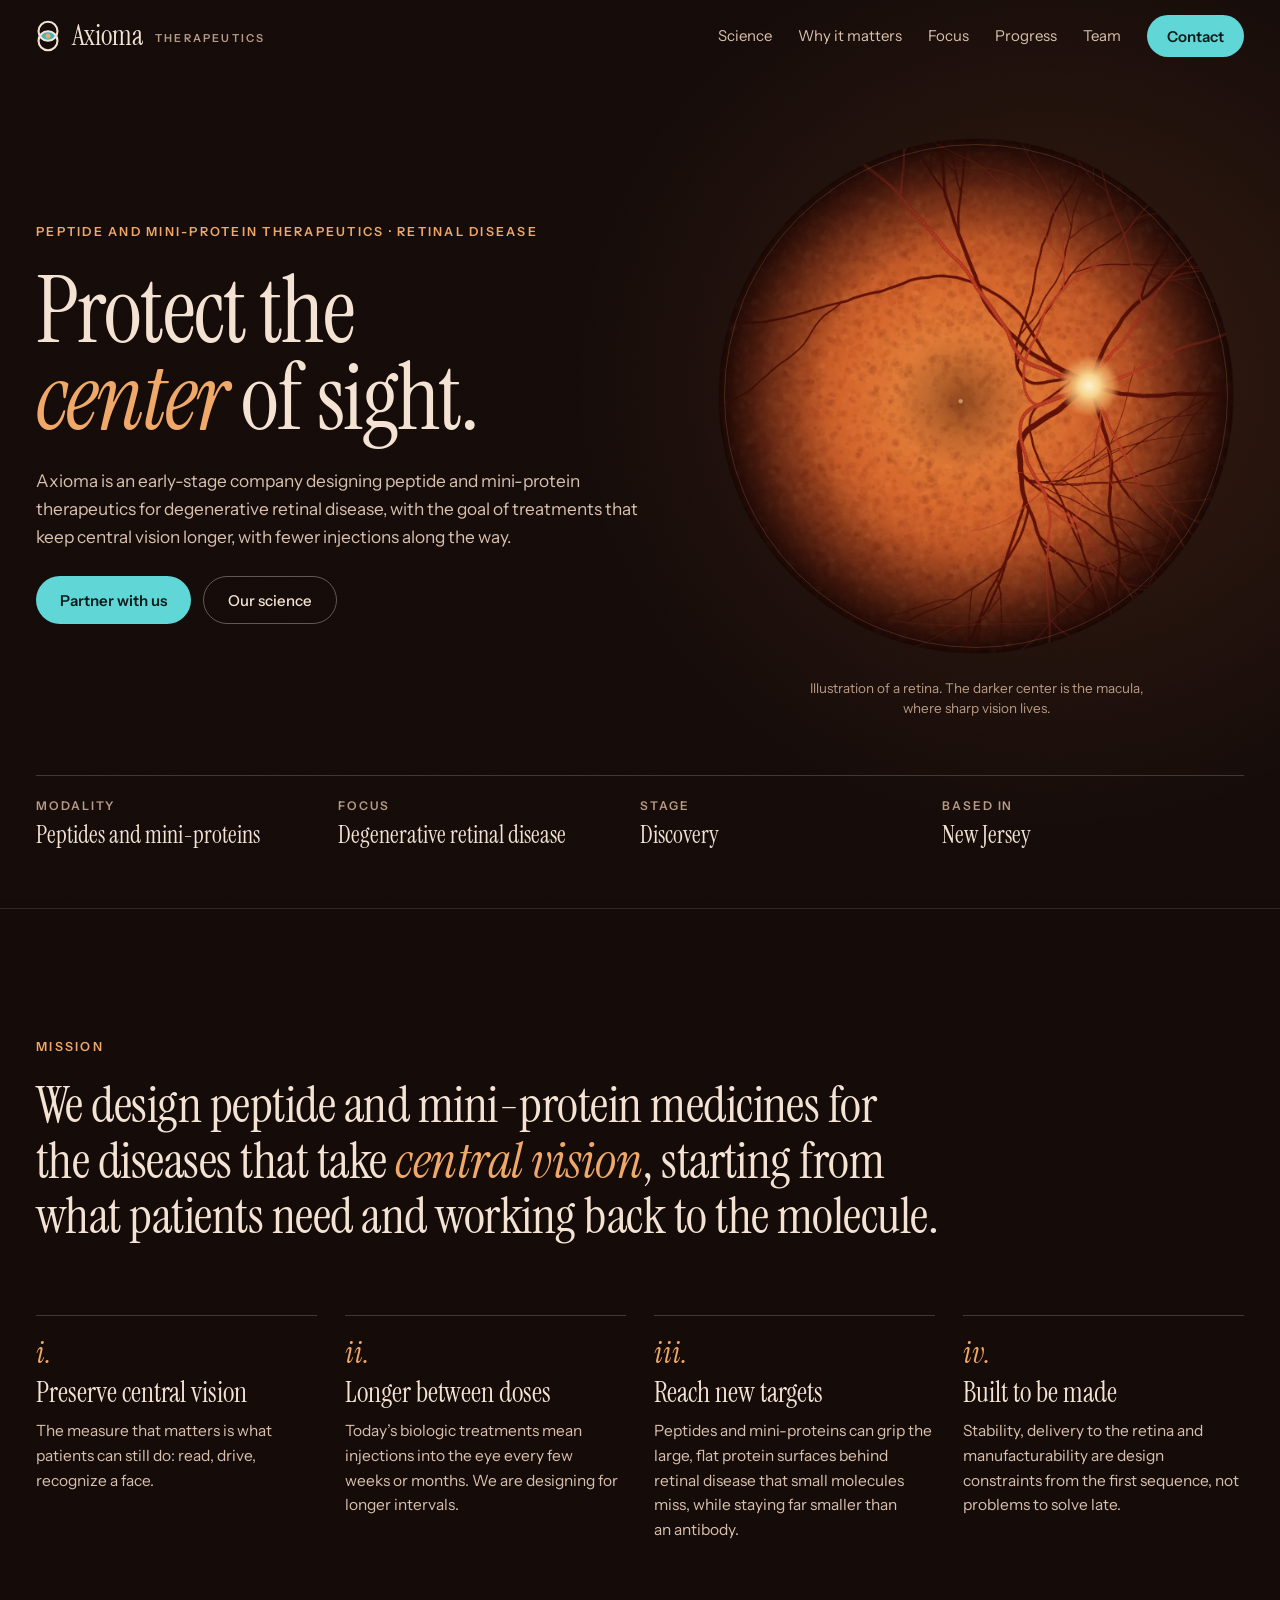
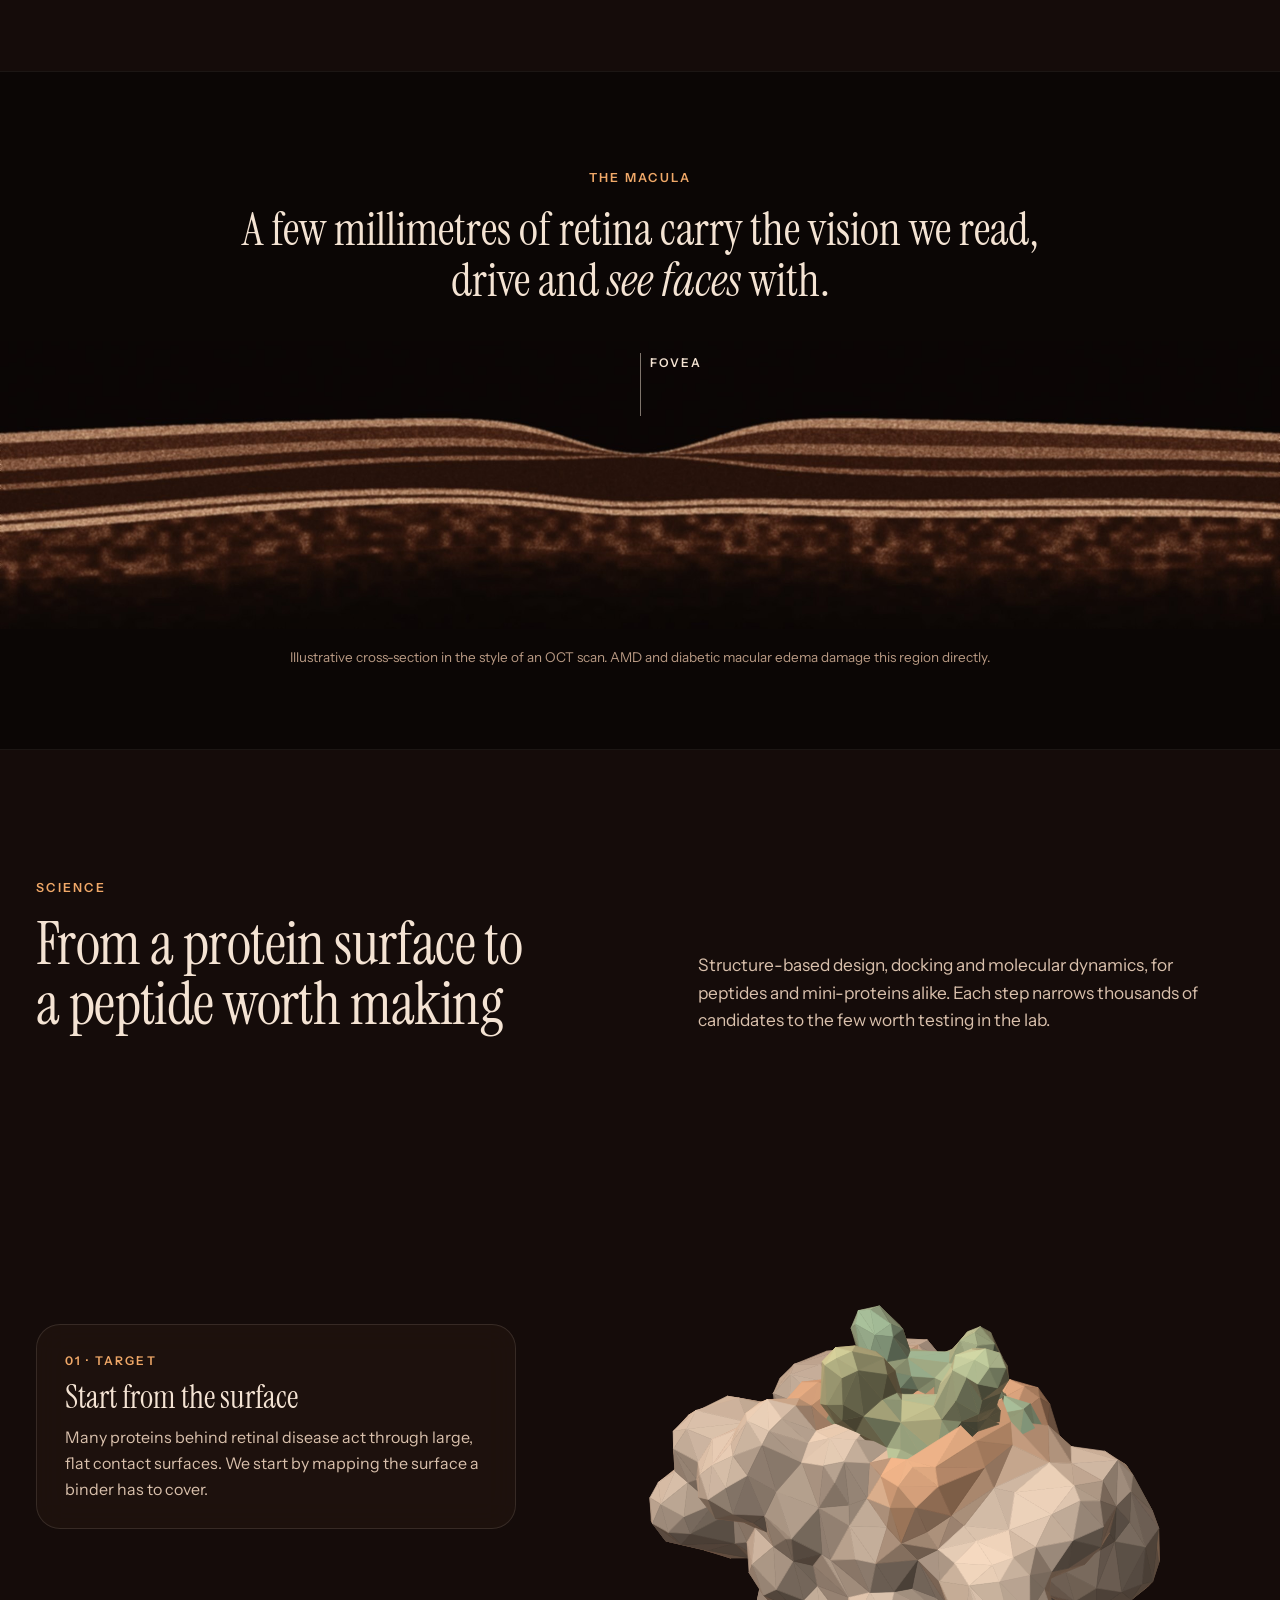
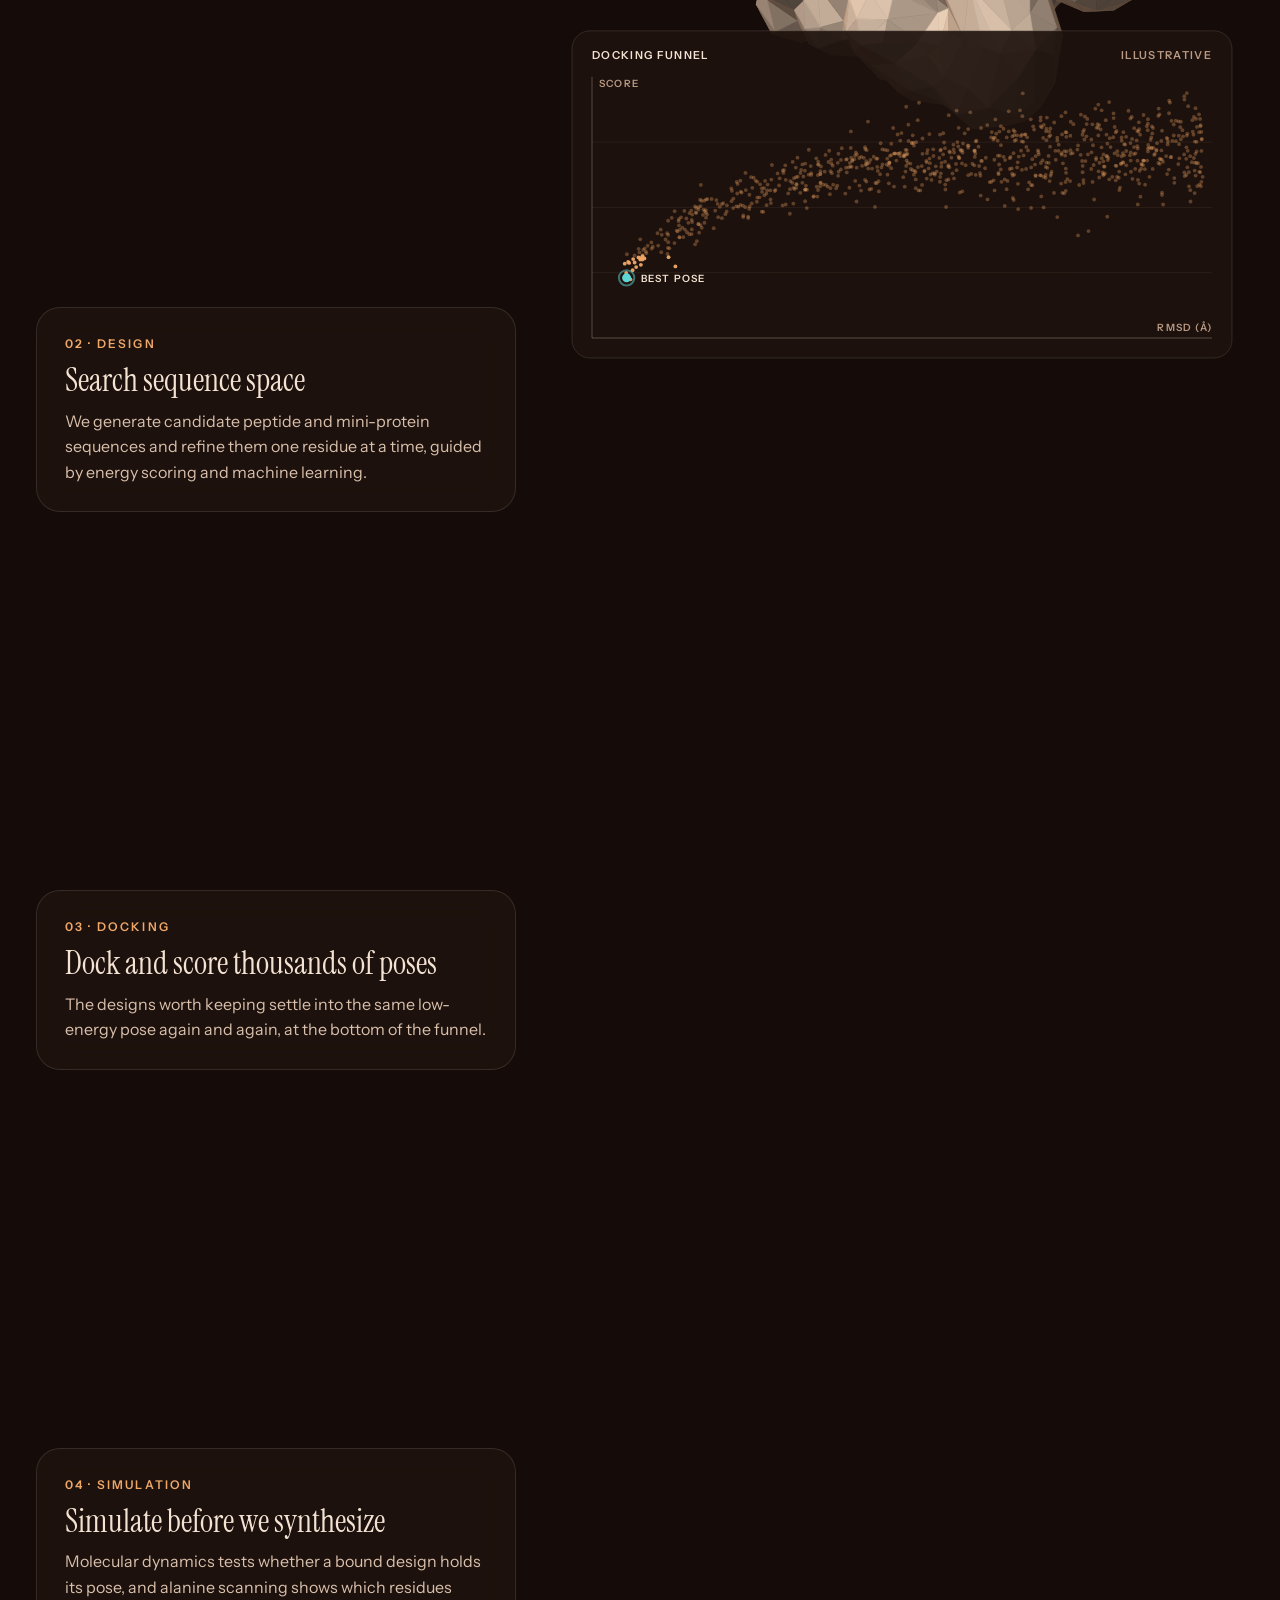
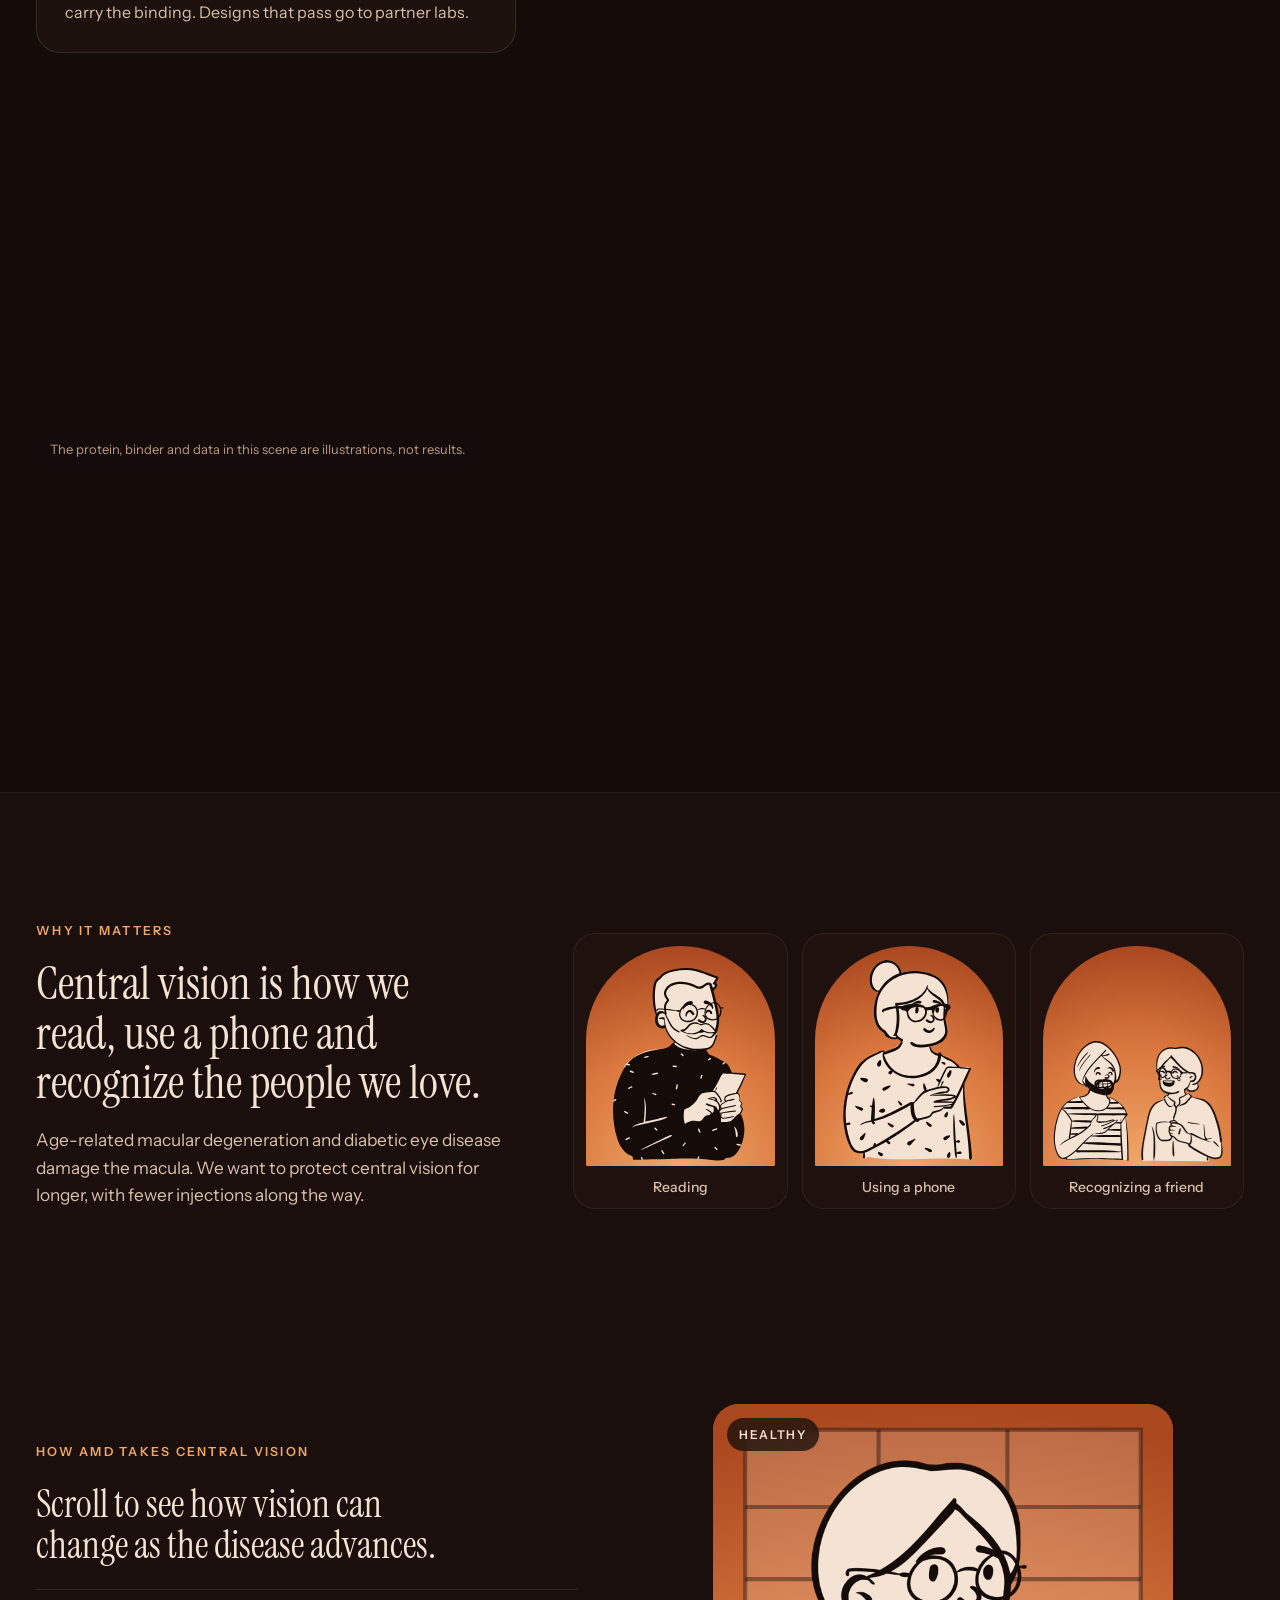
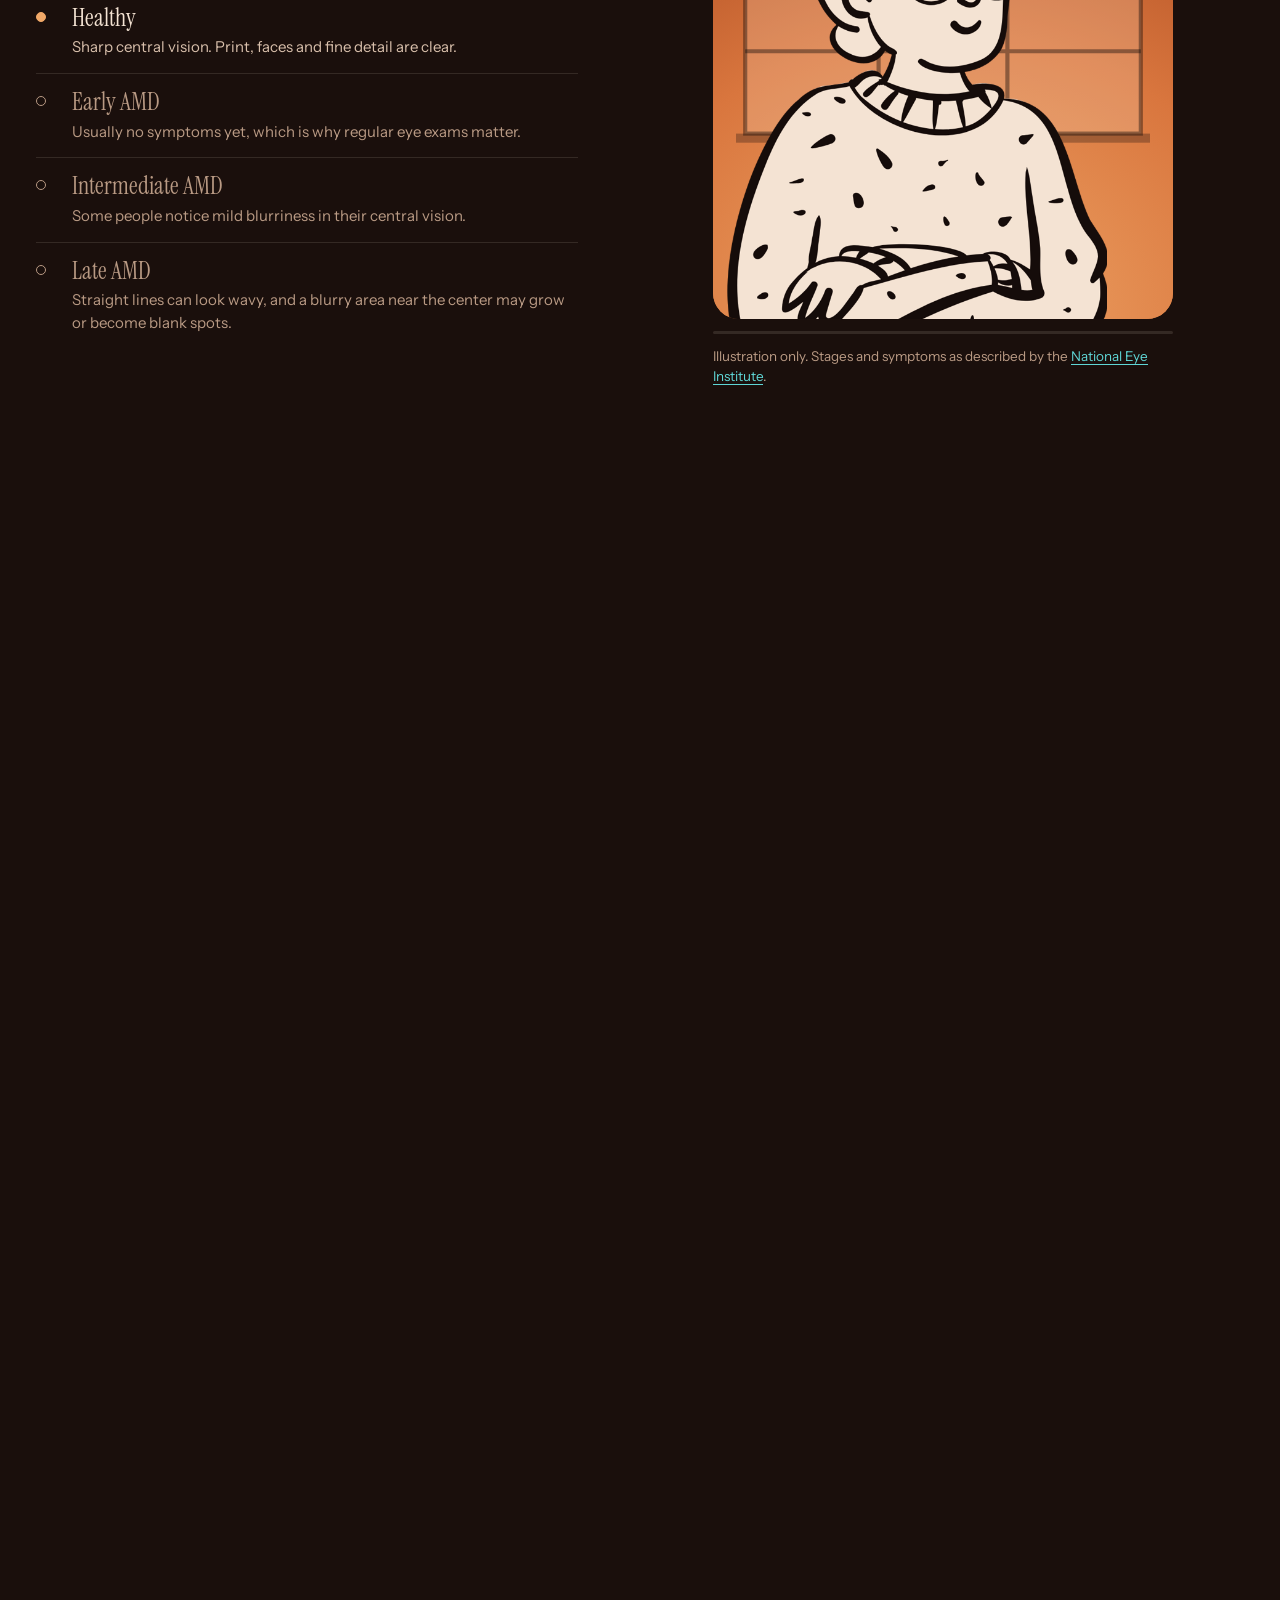
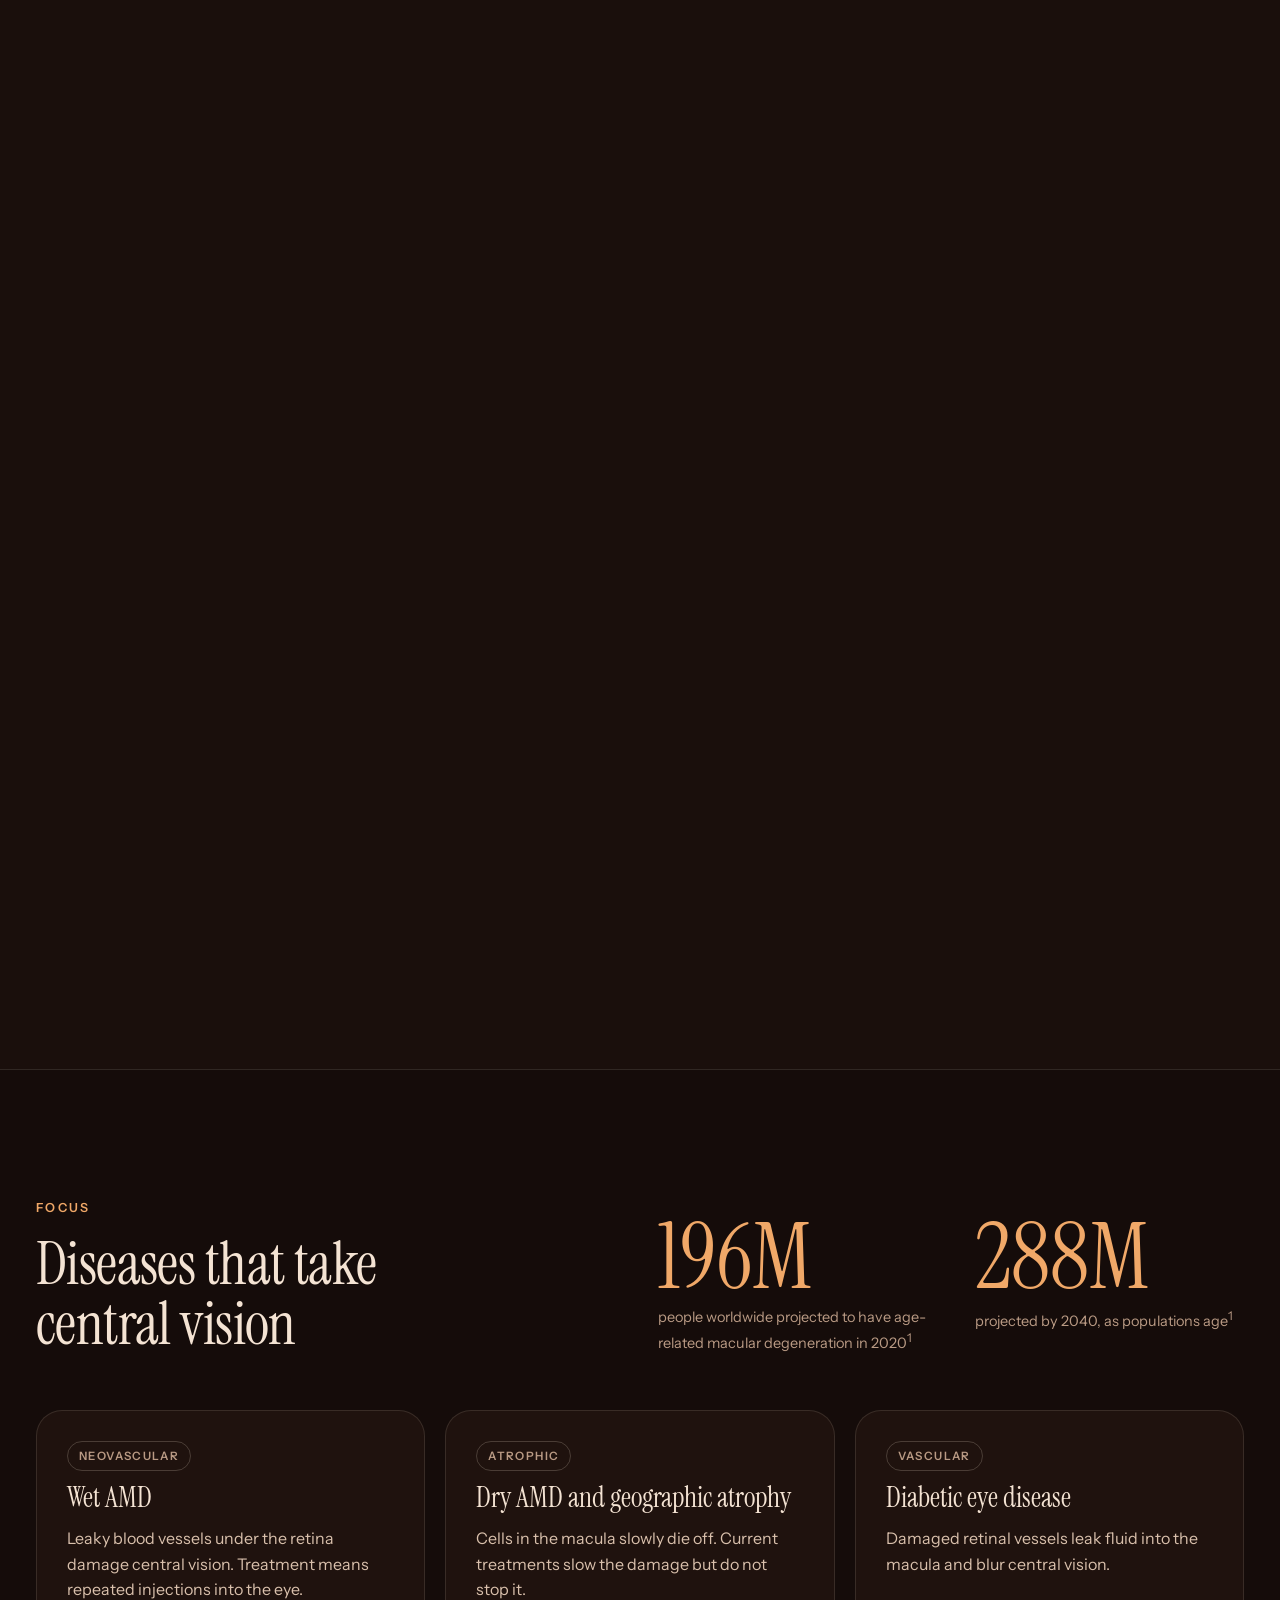
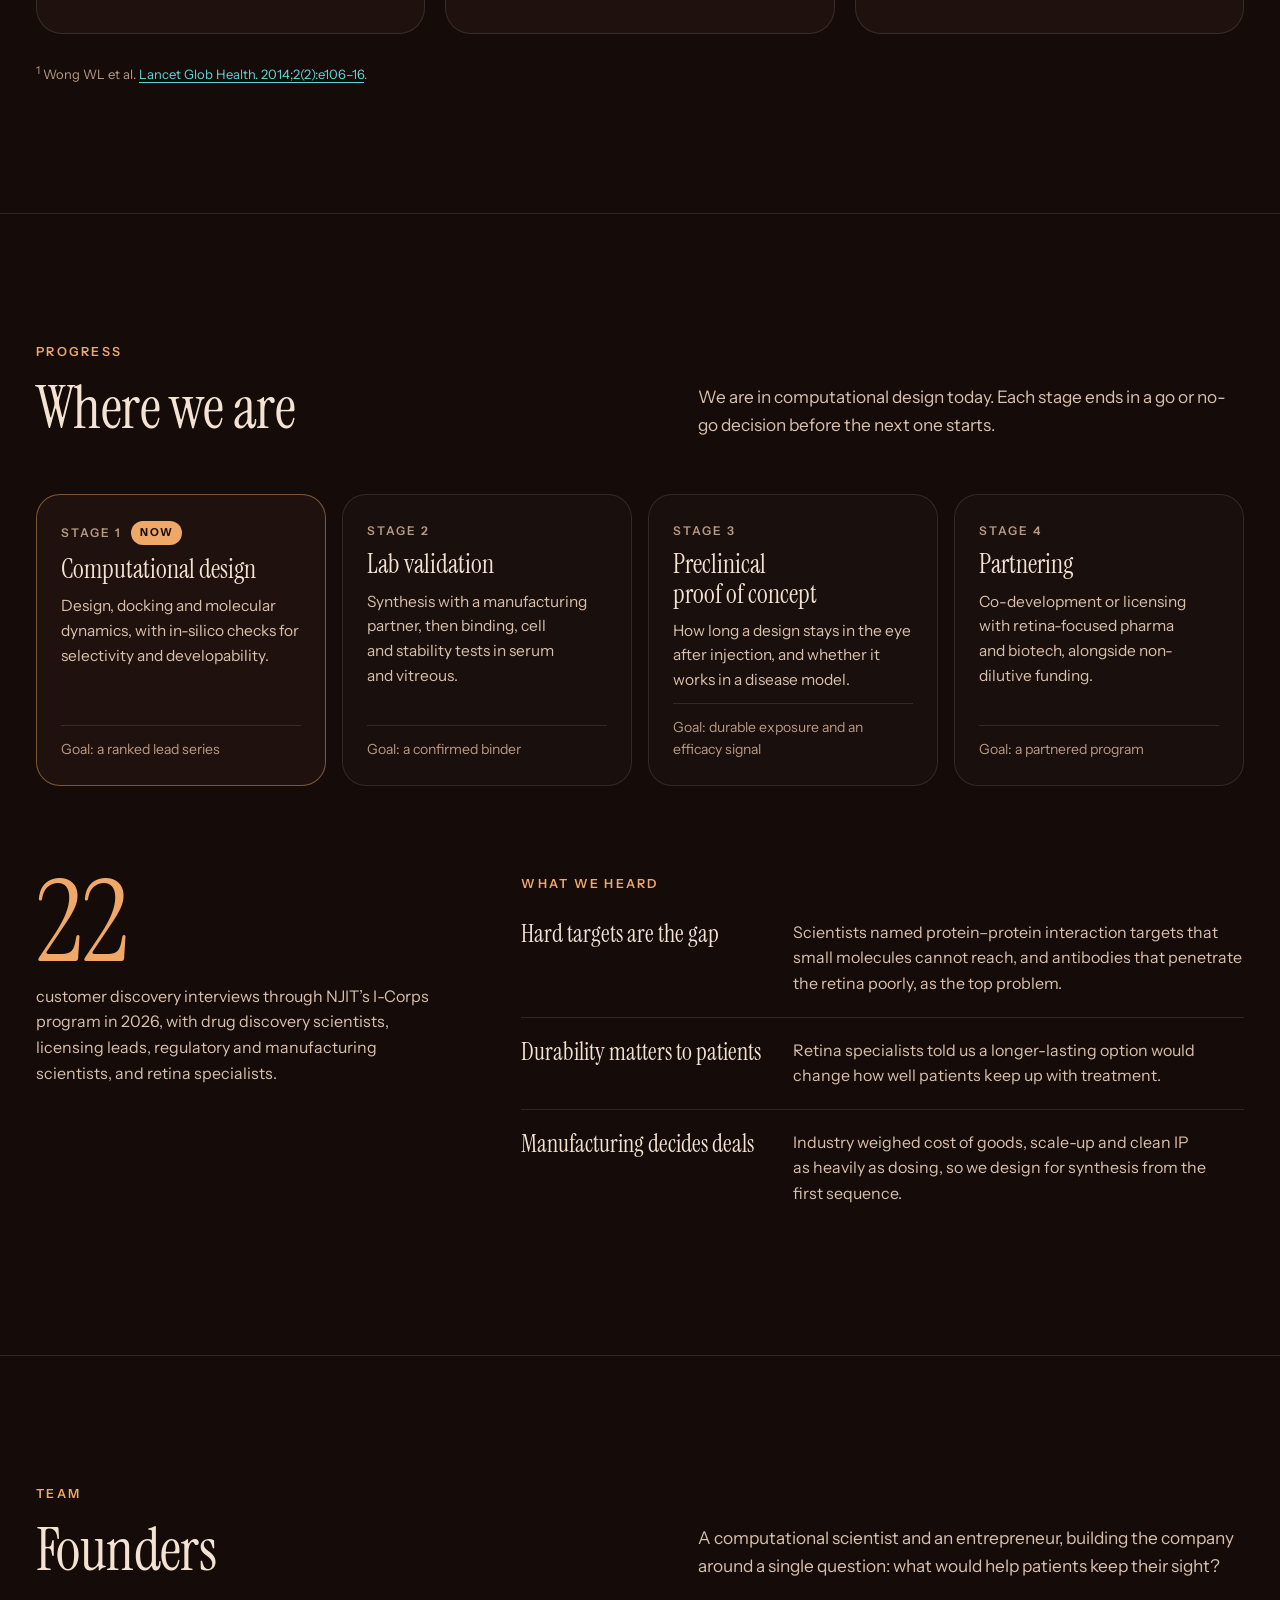
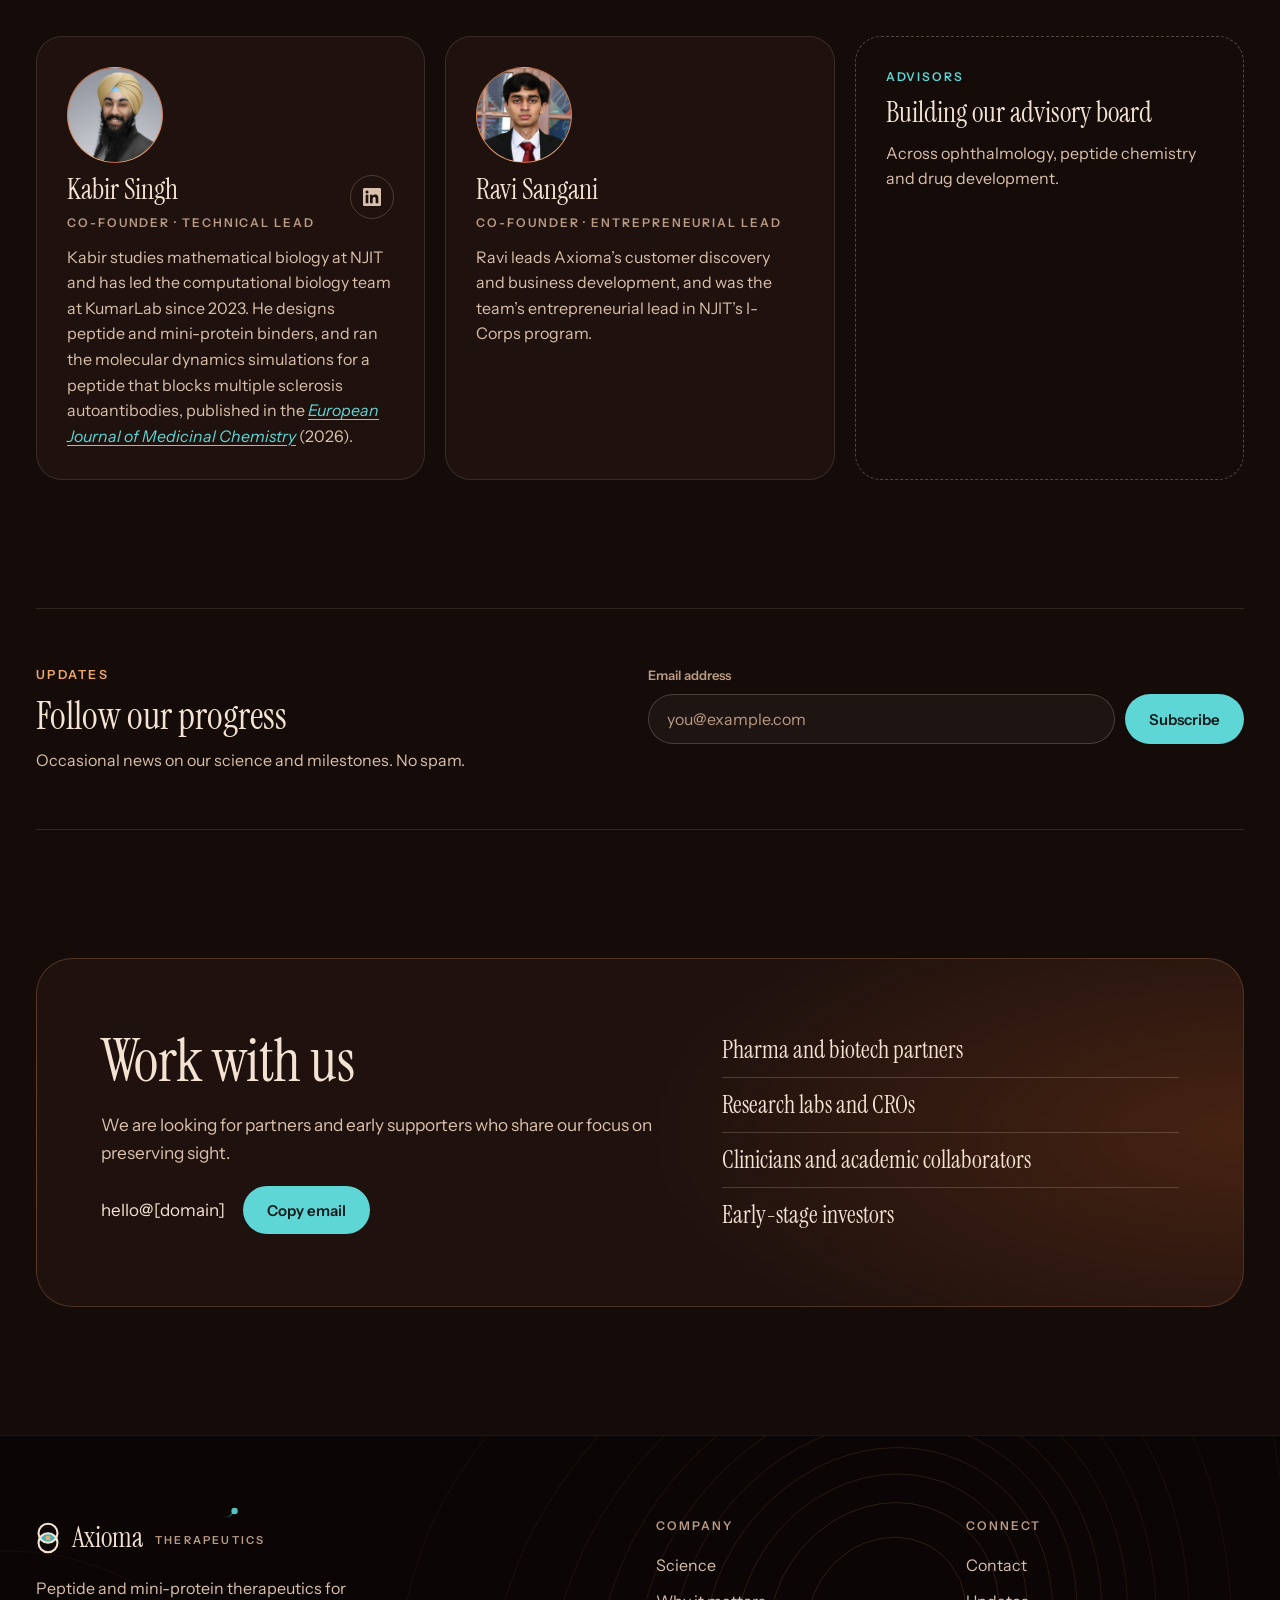
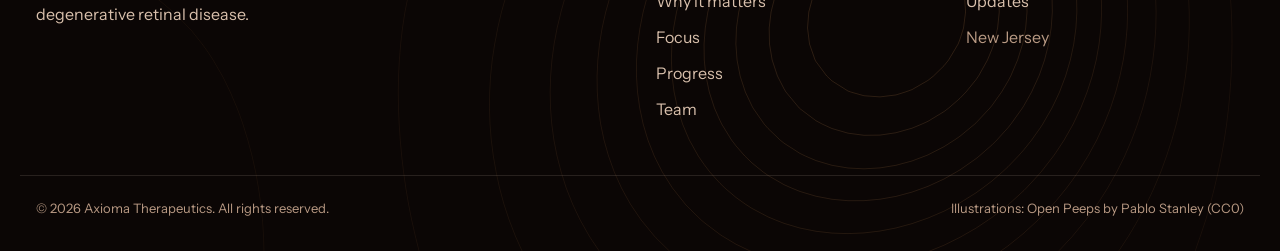
==== commit 773fb00d: "Add LinkedIn links to the founder cards Co-Authored-By: Claude Opus 5.5 <noreply@anthropic.com> Clau" ====
--- a/index.html
+++ b/index.html
@@ -250,14 +250,17 @@
       <div class="cards">
         <article class="card reveal">
           <img class="headshot" src="assets/img/kabir.jpg" alt="Kabir Singh" width="400" height="400" loading="lazy">
-          <h3>Kabir Singh</h3>
-          <span class="role">Co-founder · Technical lead</span>
+          <div class="person">
+            <div><h3>Kabir Singh</h3><span class="role">Co-founder · Technical lead</span></div>
+            <a class="li-link" href="https://www.linkedin.com/in/kabir-singh-ji/" target="_blank" rel="noopener" aria-label="Kabir Singh on LinkedIn"><svg viewBox="0 0 24 24" aria-hidden="true" focusable="false"><path fill="currentColor" d="M20.45 20.45h-3.56v-5.57c0-1.33-.02-3.04-1.85-3.04-1.85 0-2.14 1.45-2.14 2.94v5.67H9.35V9h3.41v1.56h.05c.48-.9 1.64-1.85 3.37-1.85 3.6 0 4.27 2.37 4.27 5.46v6.28zM5.34 7.43a2.06 2.06 0 1 1 0-4.13 2.06 2.06 0 0 1 0 4.13zM7.12 20.45H3.56V9h3.56v11.45zM22.22 0H1.77C.79 0 0 .77 0 1.73v20.54C0 23.23.79 24 1.77 24h20.45c.98 0 1.78-.77 1.78-1.73V1.73C24 .77 23.2 0 22.22 0z"/></svg></a>
+          </div>
           <p>Kabir studies mathematical biology at NJIT and has led the computational biology team at KumarLab since 2023. He designs peptide and mini-protein binders, and ran the molecular dynamics simulations for a peptide that blocks multiple sclerosis autoantibodies, published in the <a href="https://doi.org/10.1016/j.ejmech.2026.119173"><i>European Journal of Medicinal Chemistry</i></a> (2026).</p>
         </article>
         <article class="card reveal">
           <img class="headshot" src="assets/img/ravi.jpg" alt="Ravi Sangani" width="400" height="400" loading="lazy">
-          <h3>Ravi Sangani</h3>
-          <span class="role">Co-founder · Entrepreneurial lead</span>
+          <div class="person">
+            <div><h3>Ravi Sangani</h3><span class="role">Co-founder · Entrepreneurial lead</span></div>
+          </div>
           <p>Ravi leads Axioma’s customer discovery and business development, and was the team’s entrepreneurial lead in NJIT’s I-Corps program.</p>
         </article>
         <article class="card open reveal">
--- a/assets/css/styles.css
+++ b/assets/css/styles.css
@@ -202,6 +202,11 @@
 .card .tag { align-self: flex-start; padding: 5px 11px; border-radius: 999px; border: 1px solid var(--line-2); font-size: 11.5px; font-weight: 600; letter-spacing: 0.12em; text-transform: uppercase; color: var(--ink-3); }
 .card.open { background: none; border-style: dashed; border-color: rgba(244, 227, 211, 0.28); }
 .role { font-size: 12px; font-weight: 600; letter-spacing: 0.16em; text-transform: uppercase; color: var(--ink-3); }
+.person { display: flex; align-items: flex-start; justify-content: space-between; gap: 12px; }
+.person > div { display: flex; flex-direction: column; gap: 8px; min-width: 0; }
+.li-link { flex: none; display: inline-flex; align-items: center; justify-content: center; width: 44px; height: 44px; border-radius: 50%; border: 1px solid var(--line-2); color: var(--ink-2); transition: color 0.2s ease, border-color 0.2s ease, background 0.2s ease; }
+.li-link svg { width: 18px; height: 18px; display: block; }
+.li-link:hover { color: var(--on-teal); background: var(--teal); border-color: var(--teal); }
 .headshot { width: 96px; height: 96px; border-radius: 50%; object-fit: cover; display: block; background: var(--warm-grad); border: 1px solid var(--line-2); }
 .source { margin: 28px 0 0; font-size: 13px; color: var(--ink-3); }
 
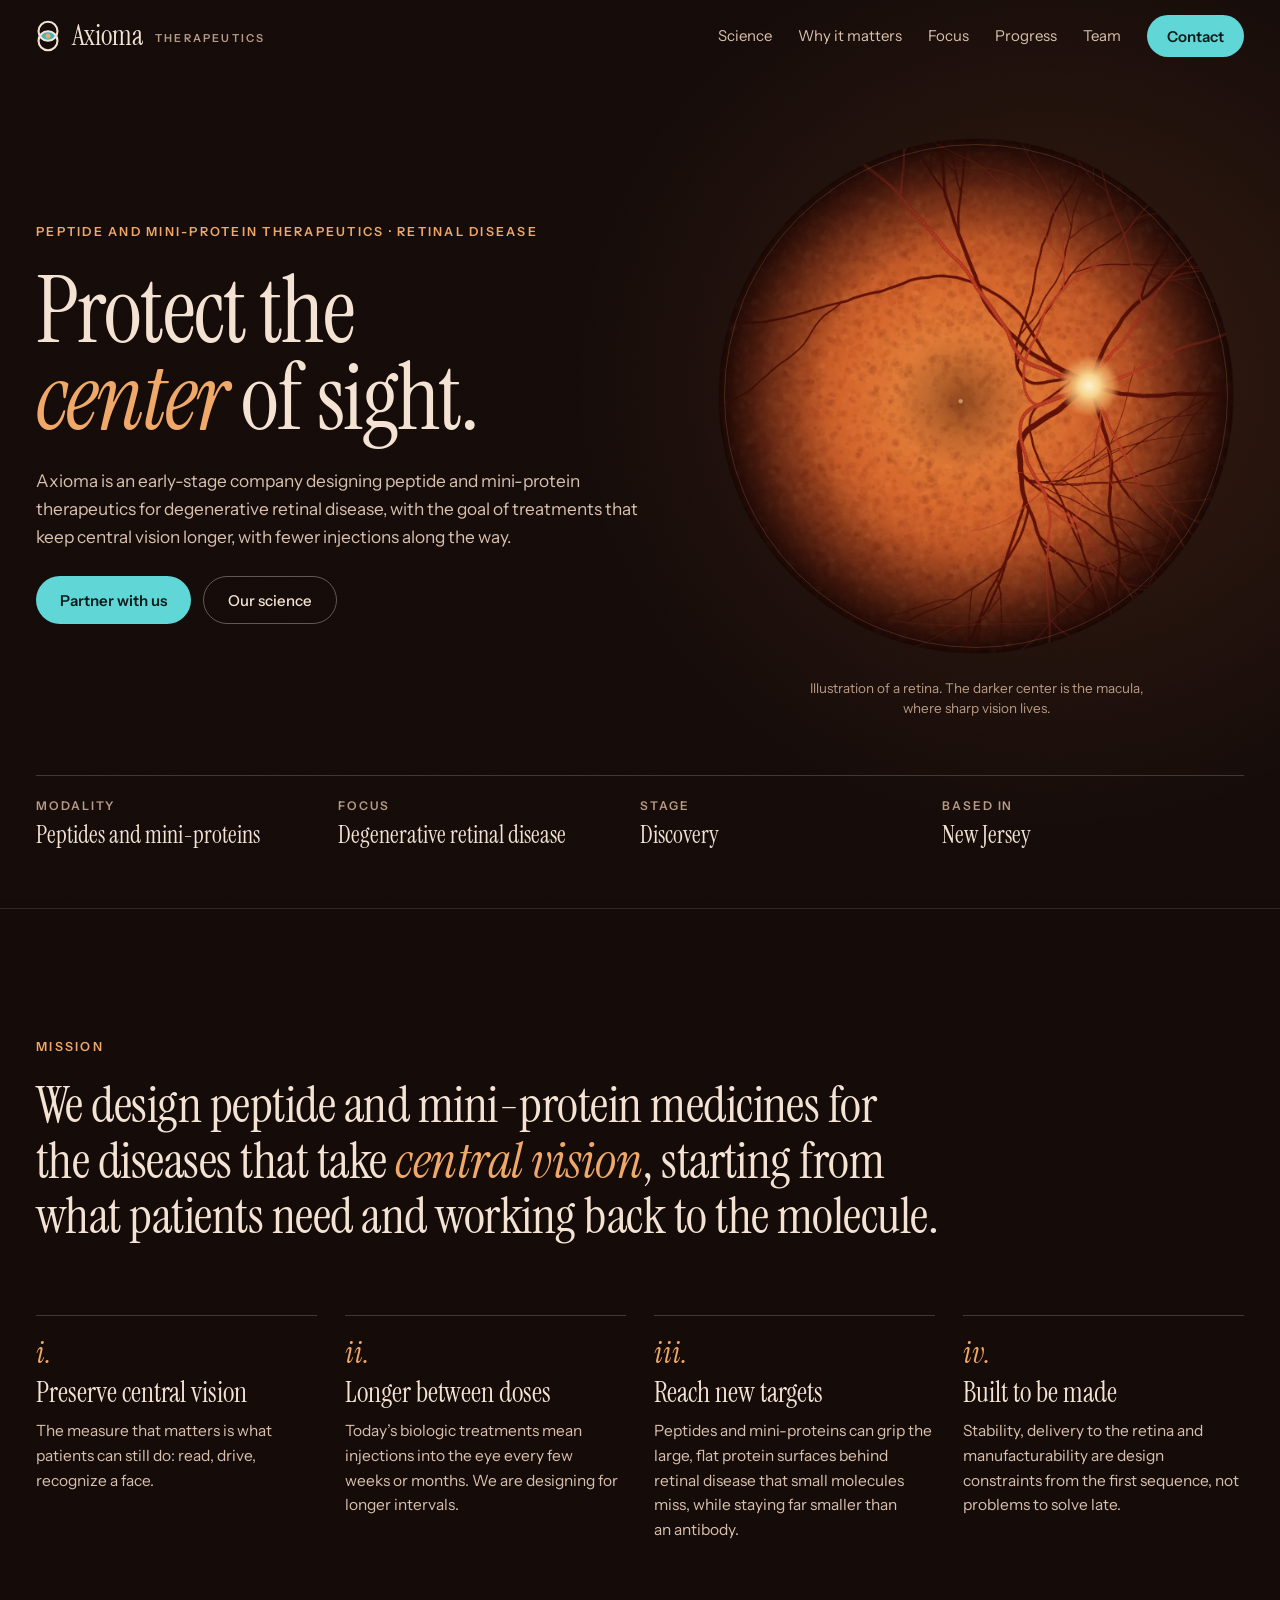
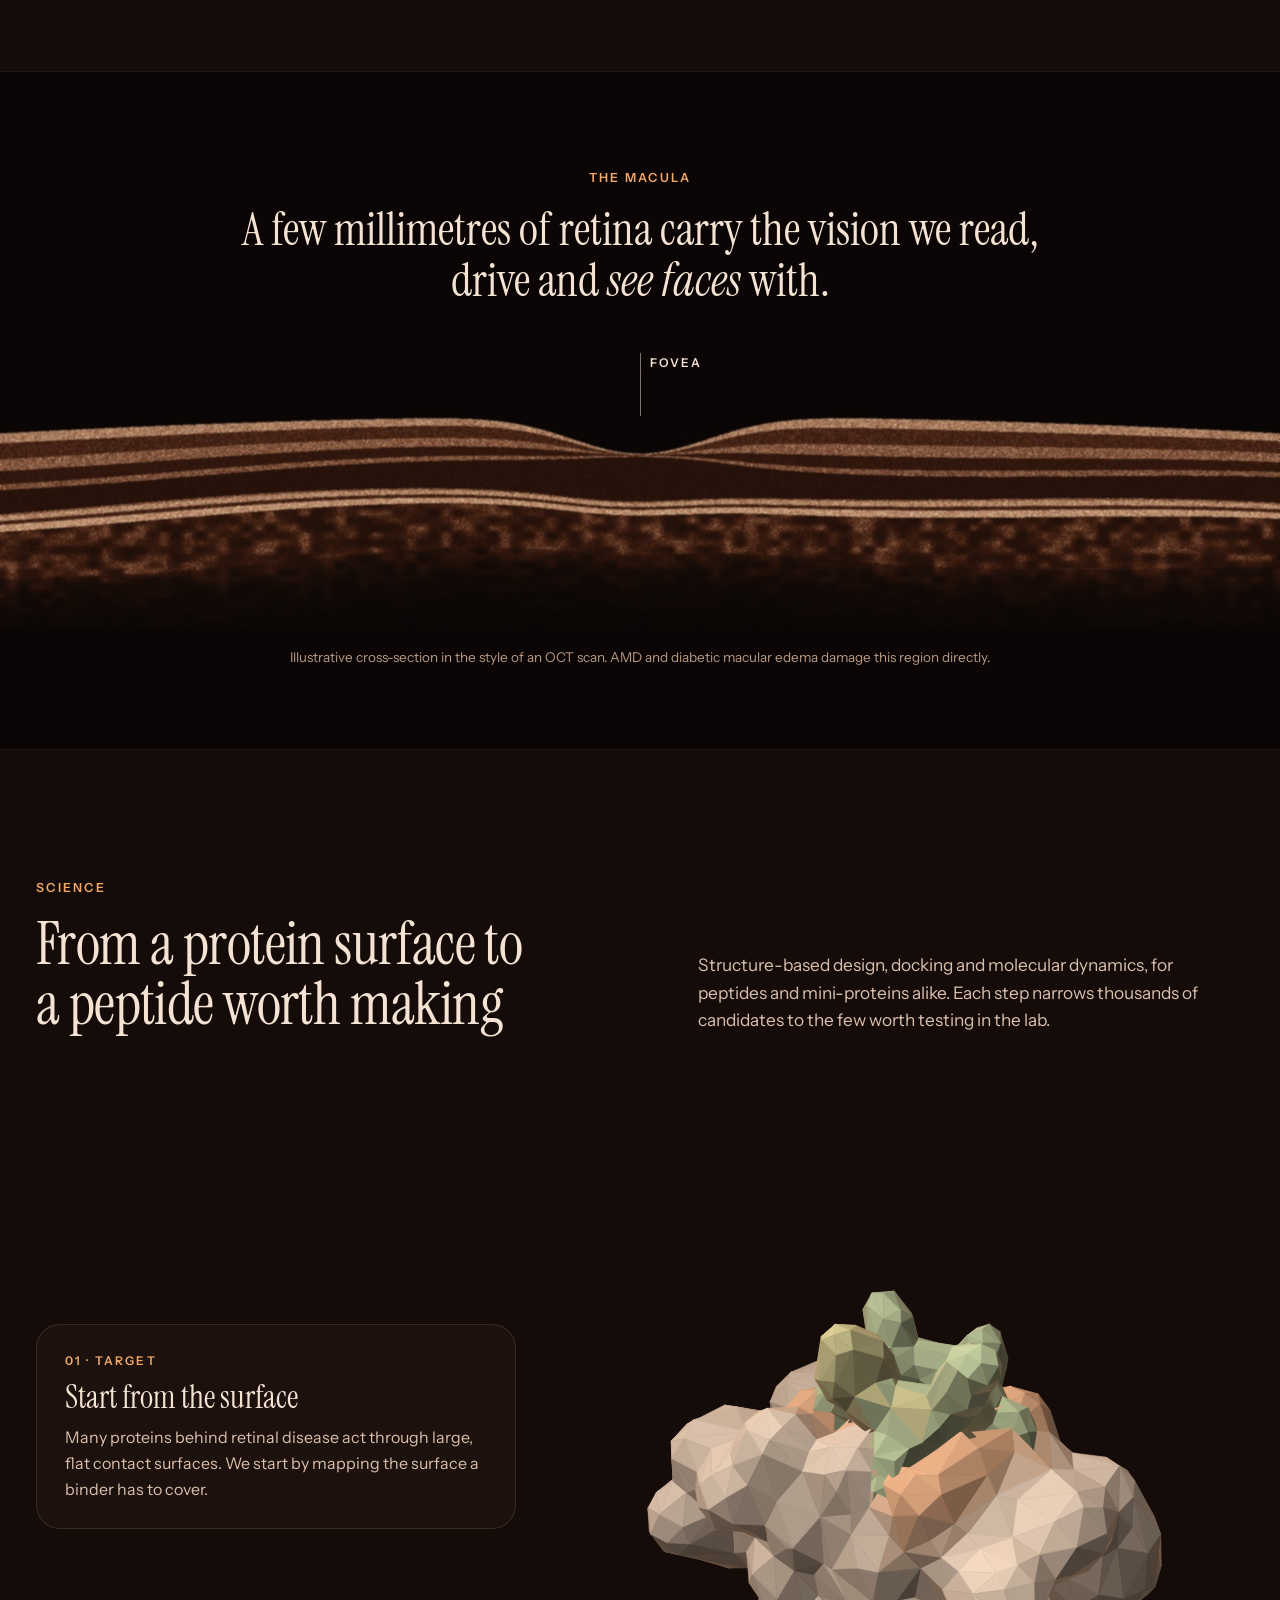
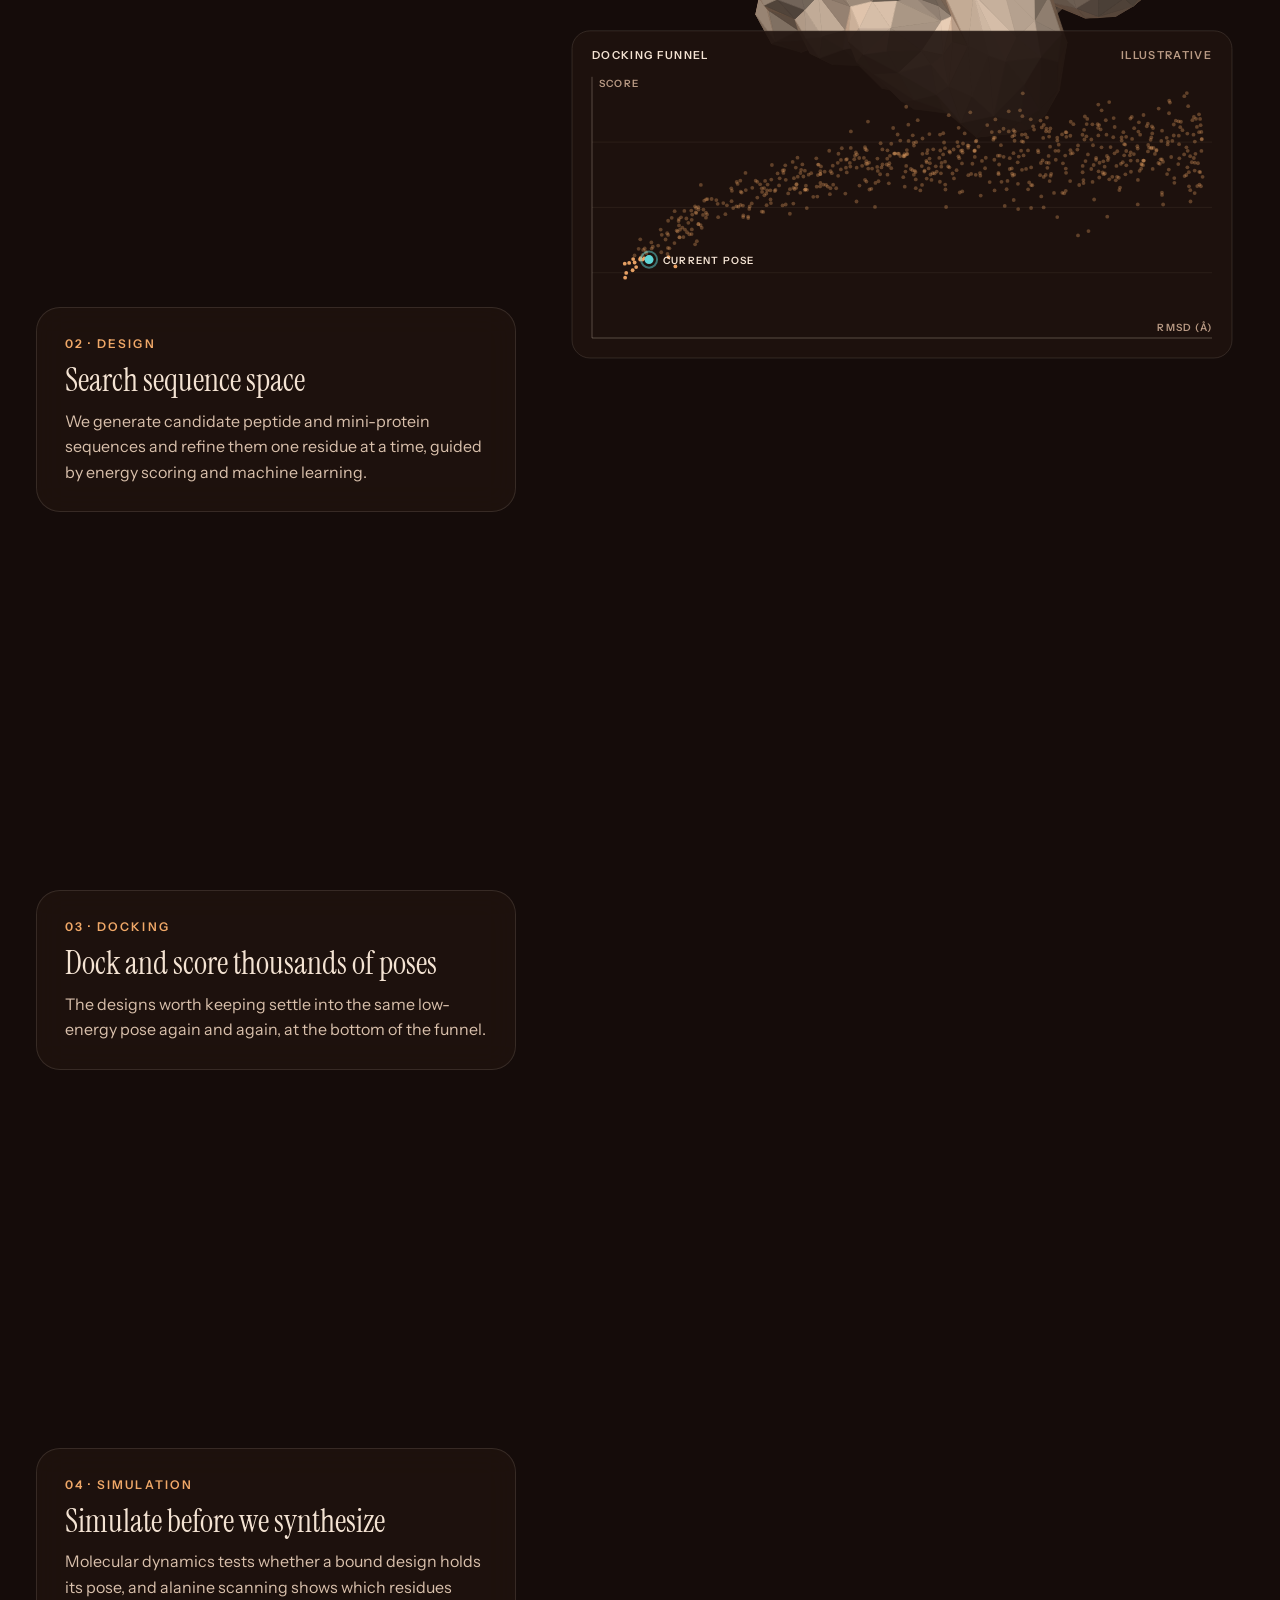
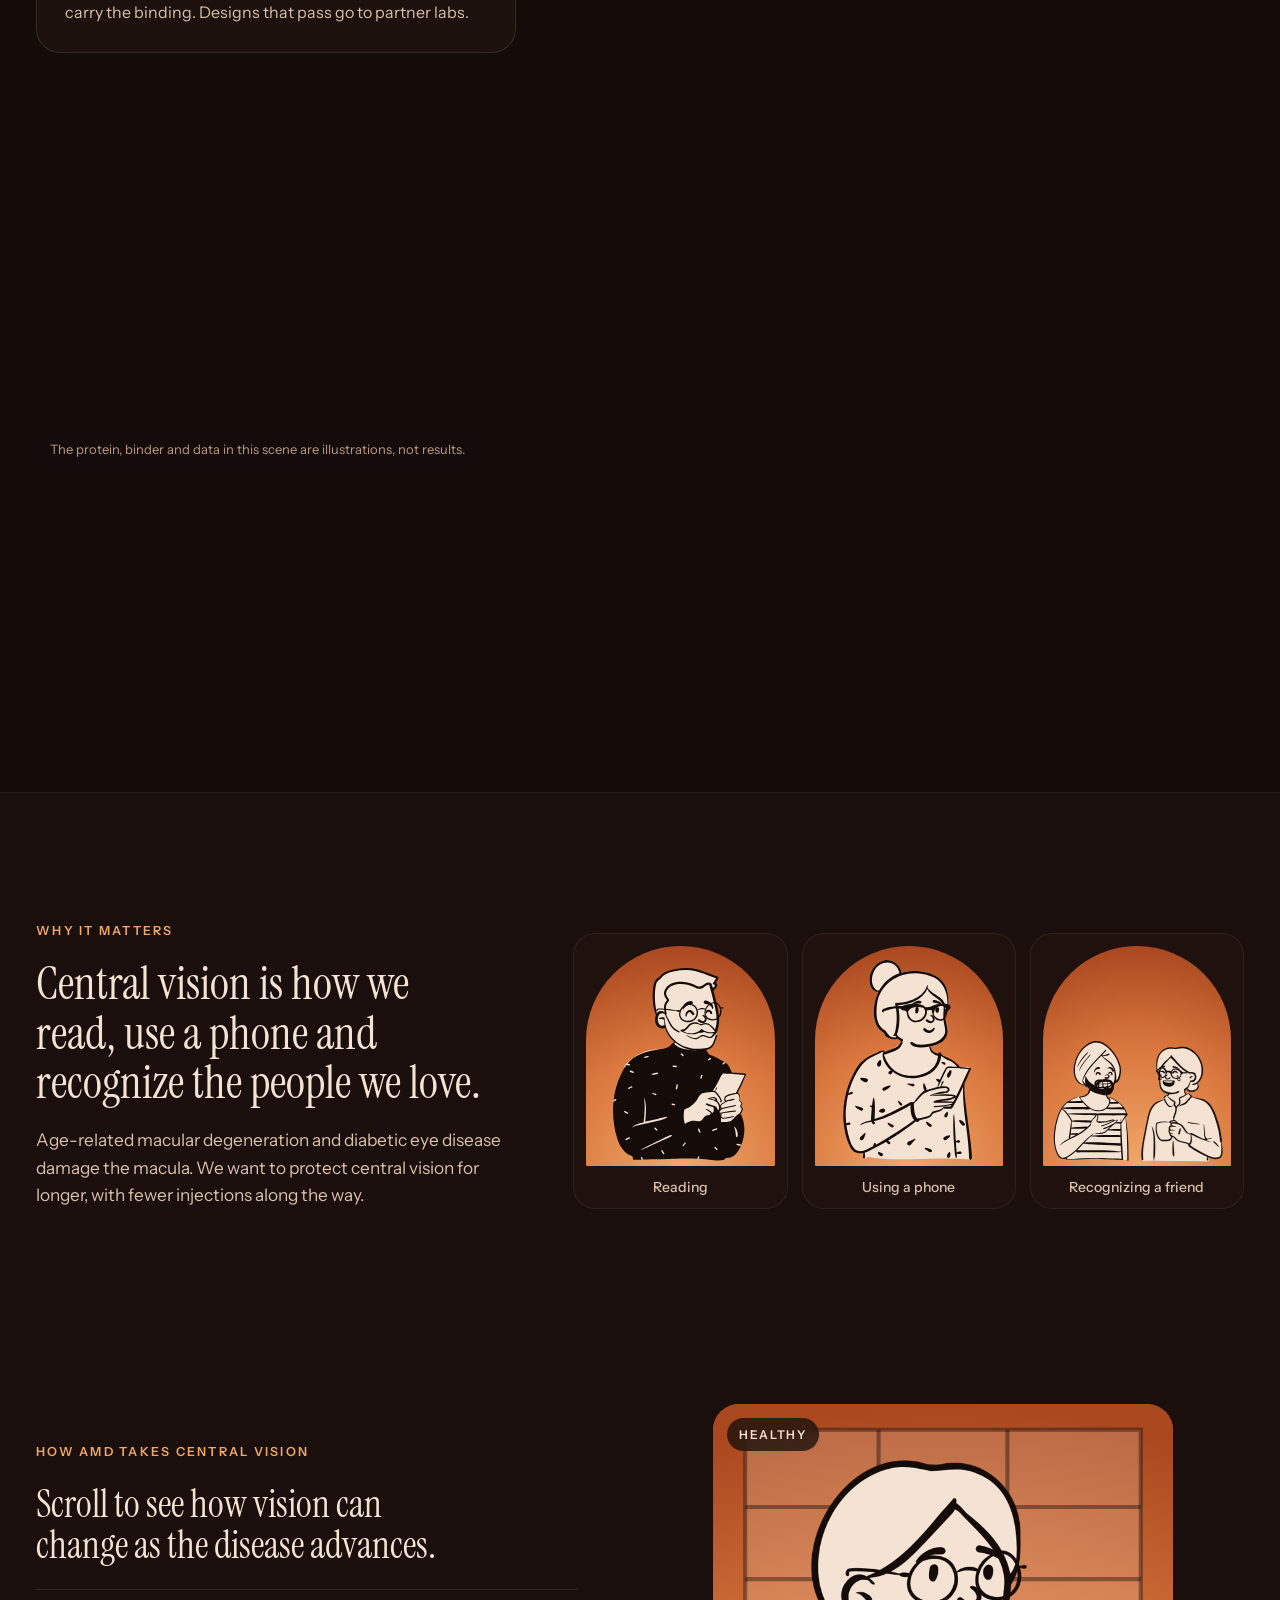
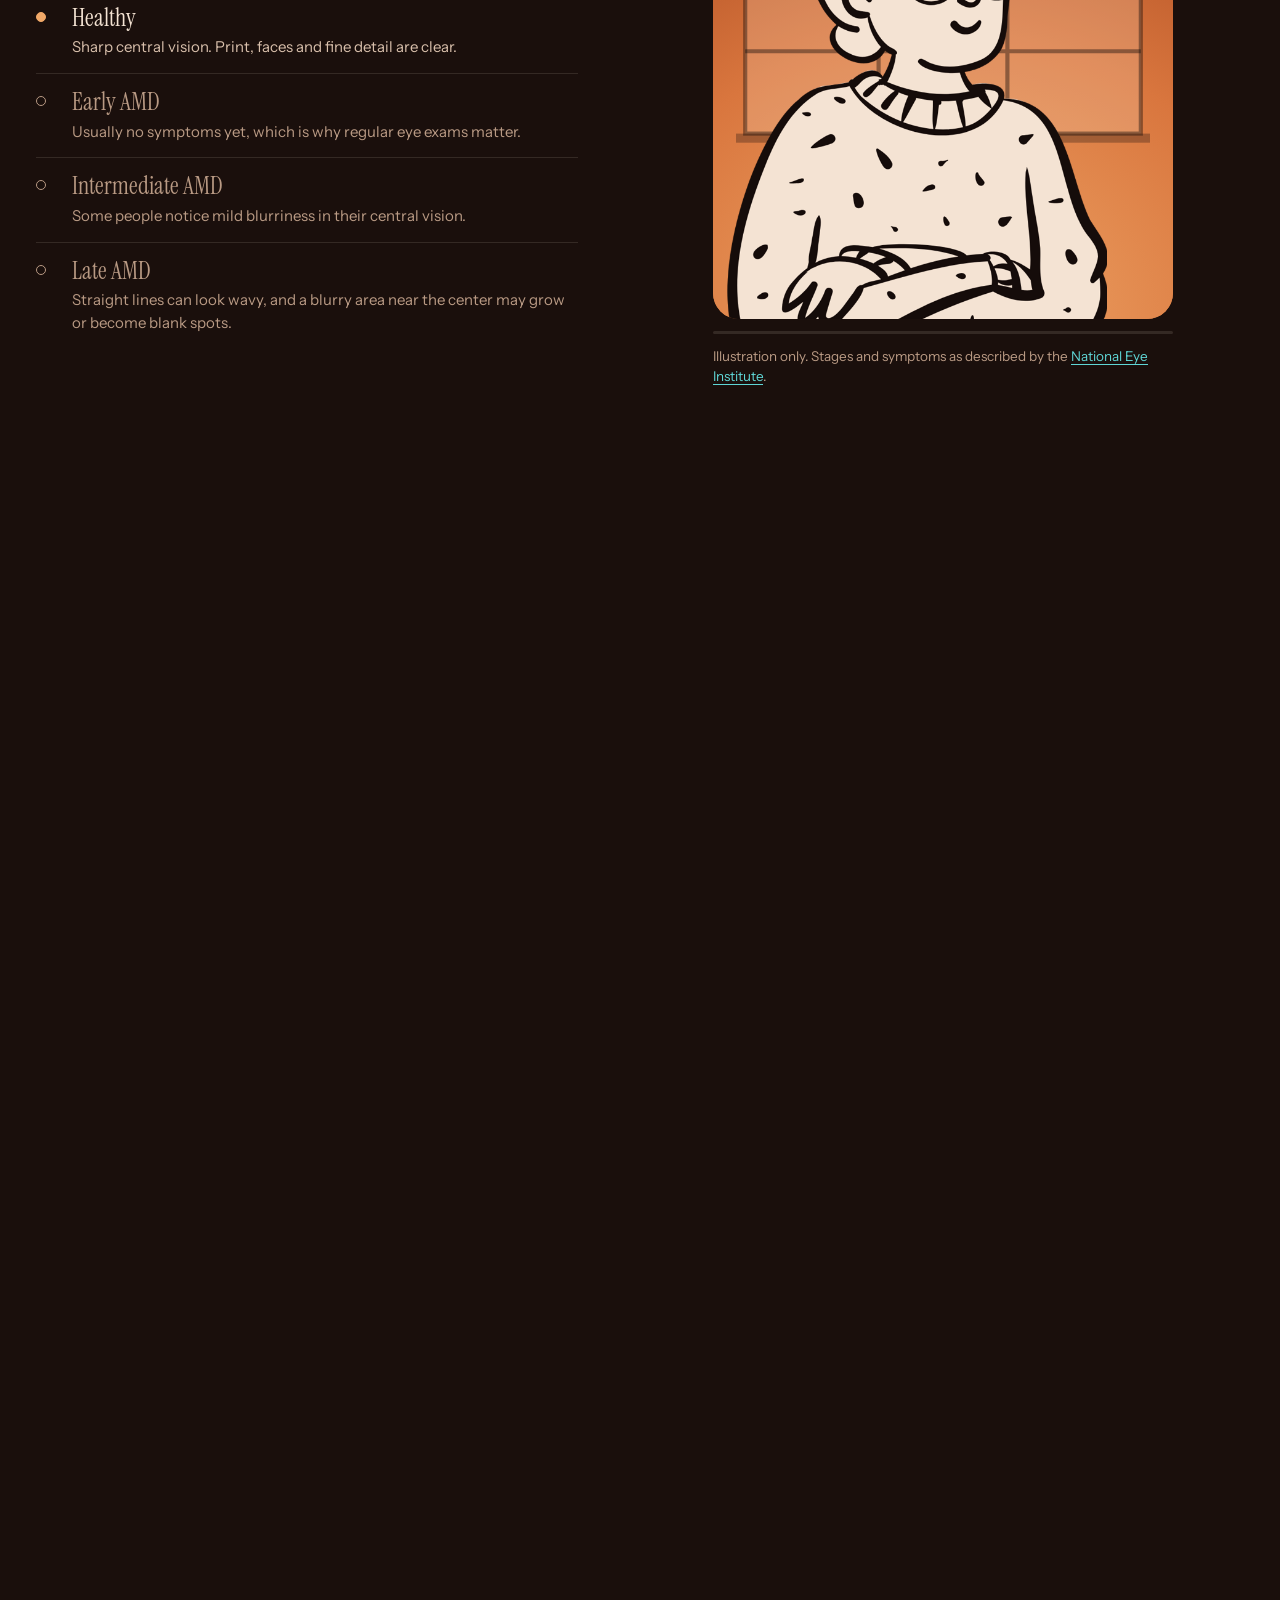
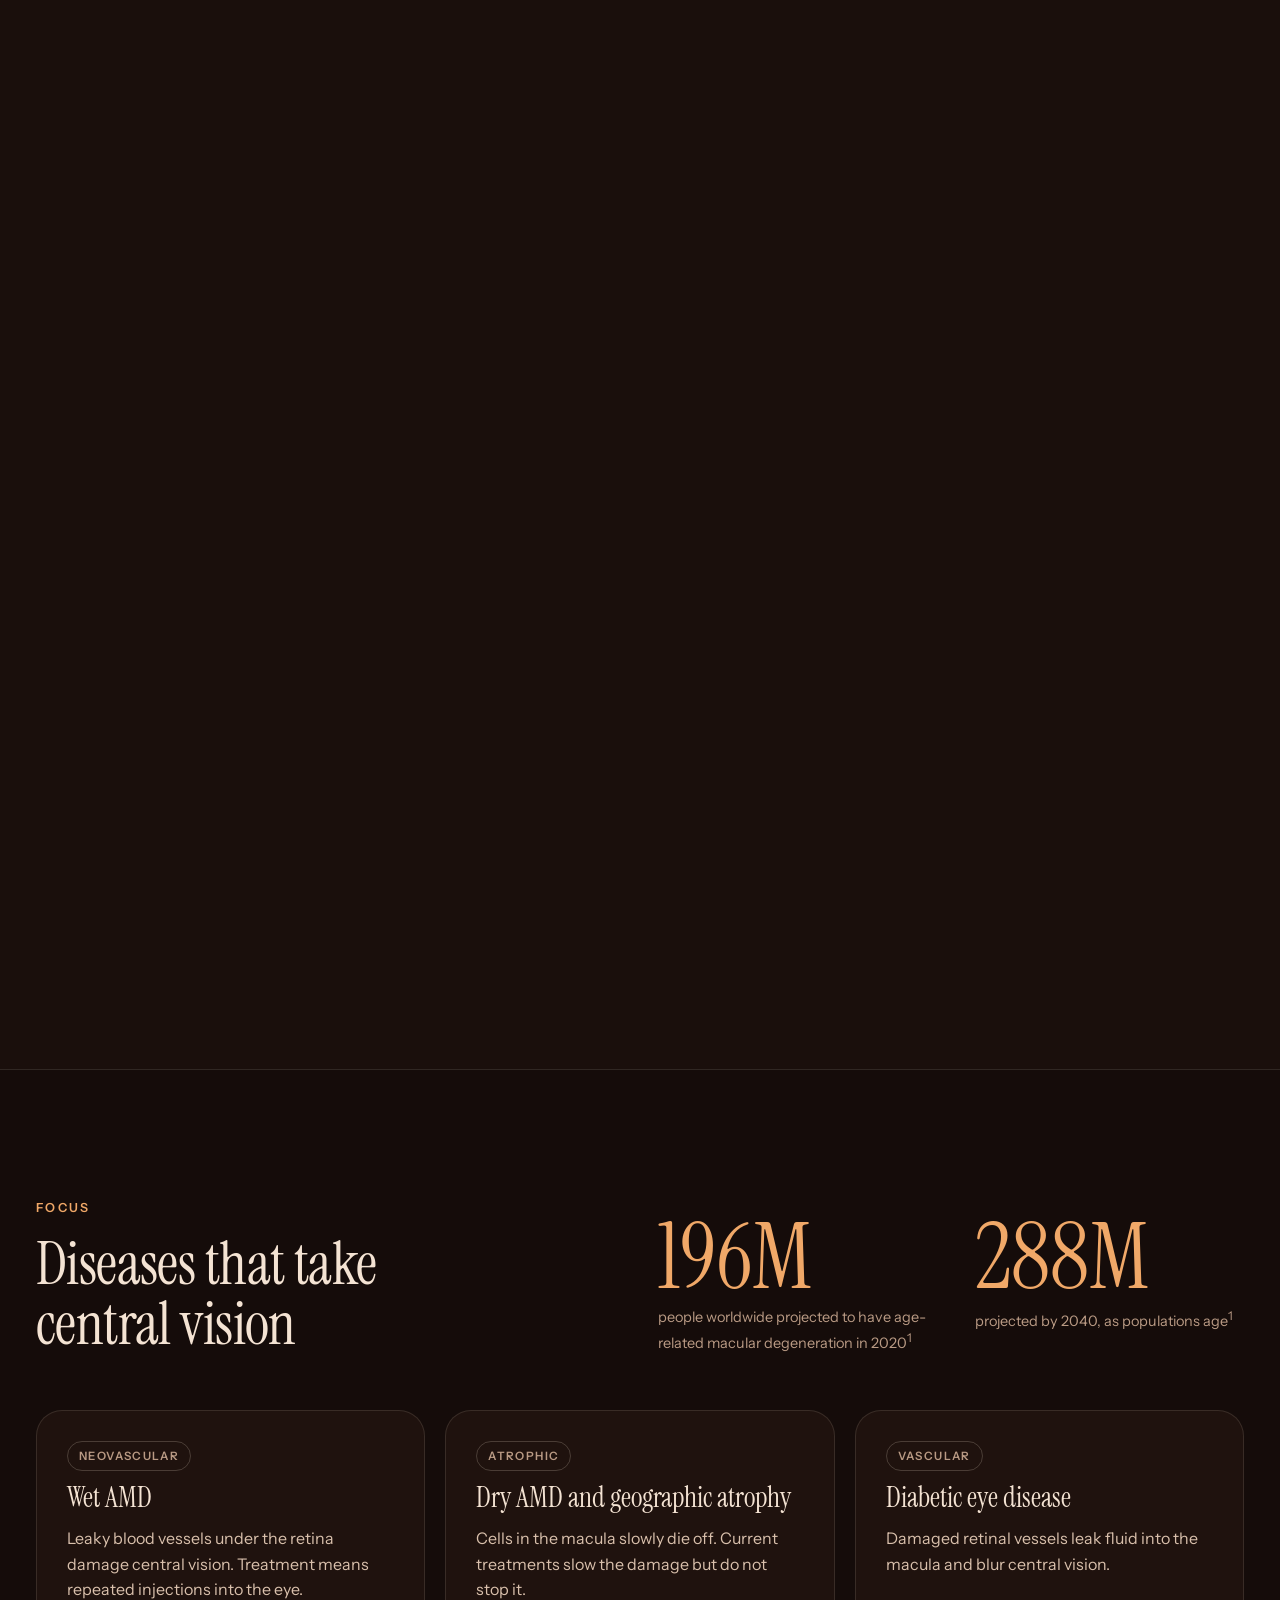
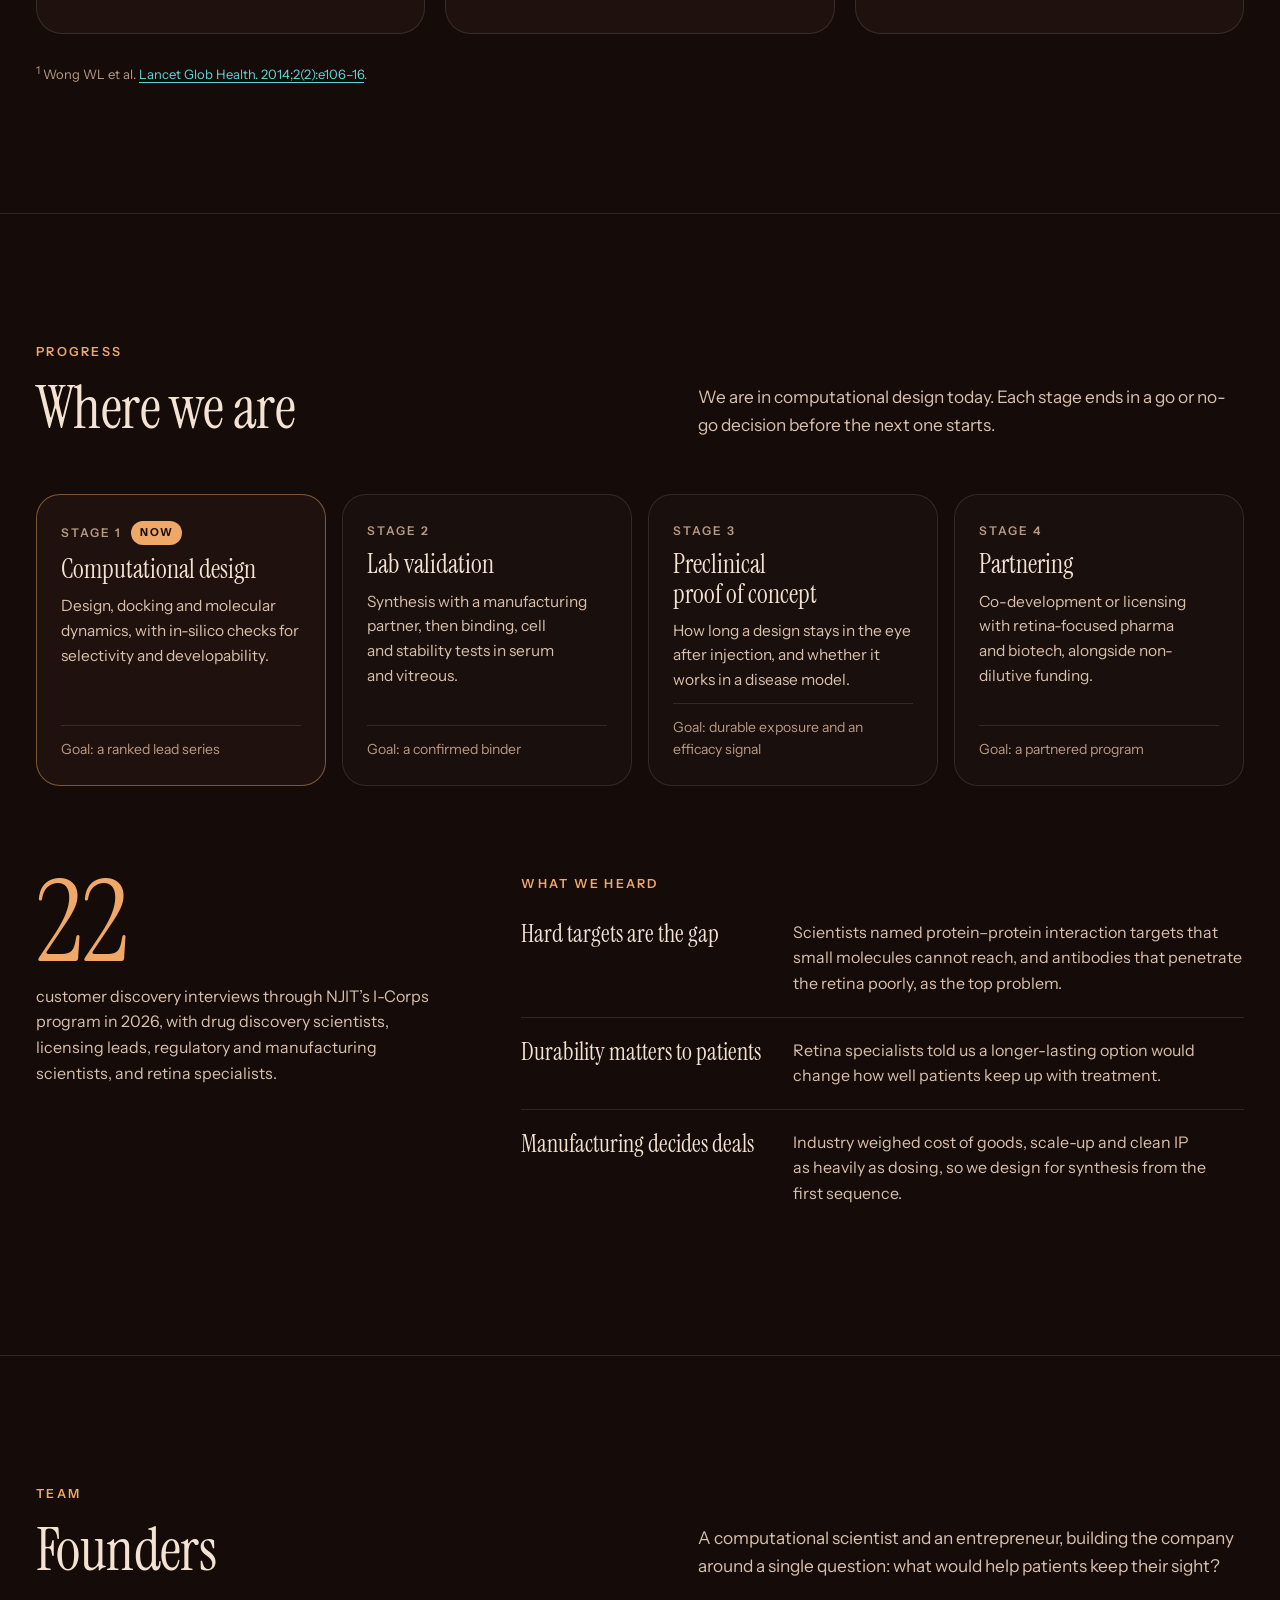
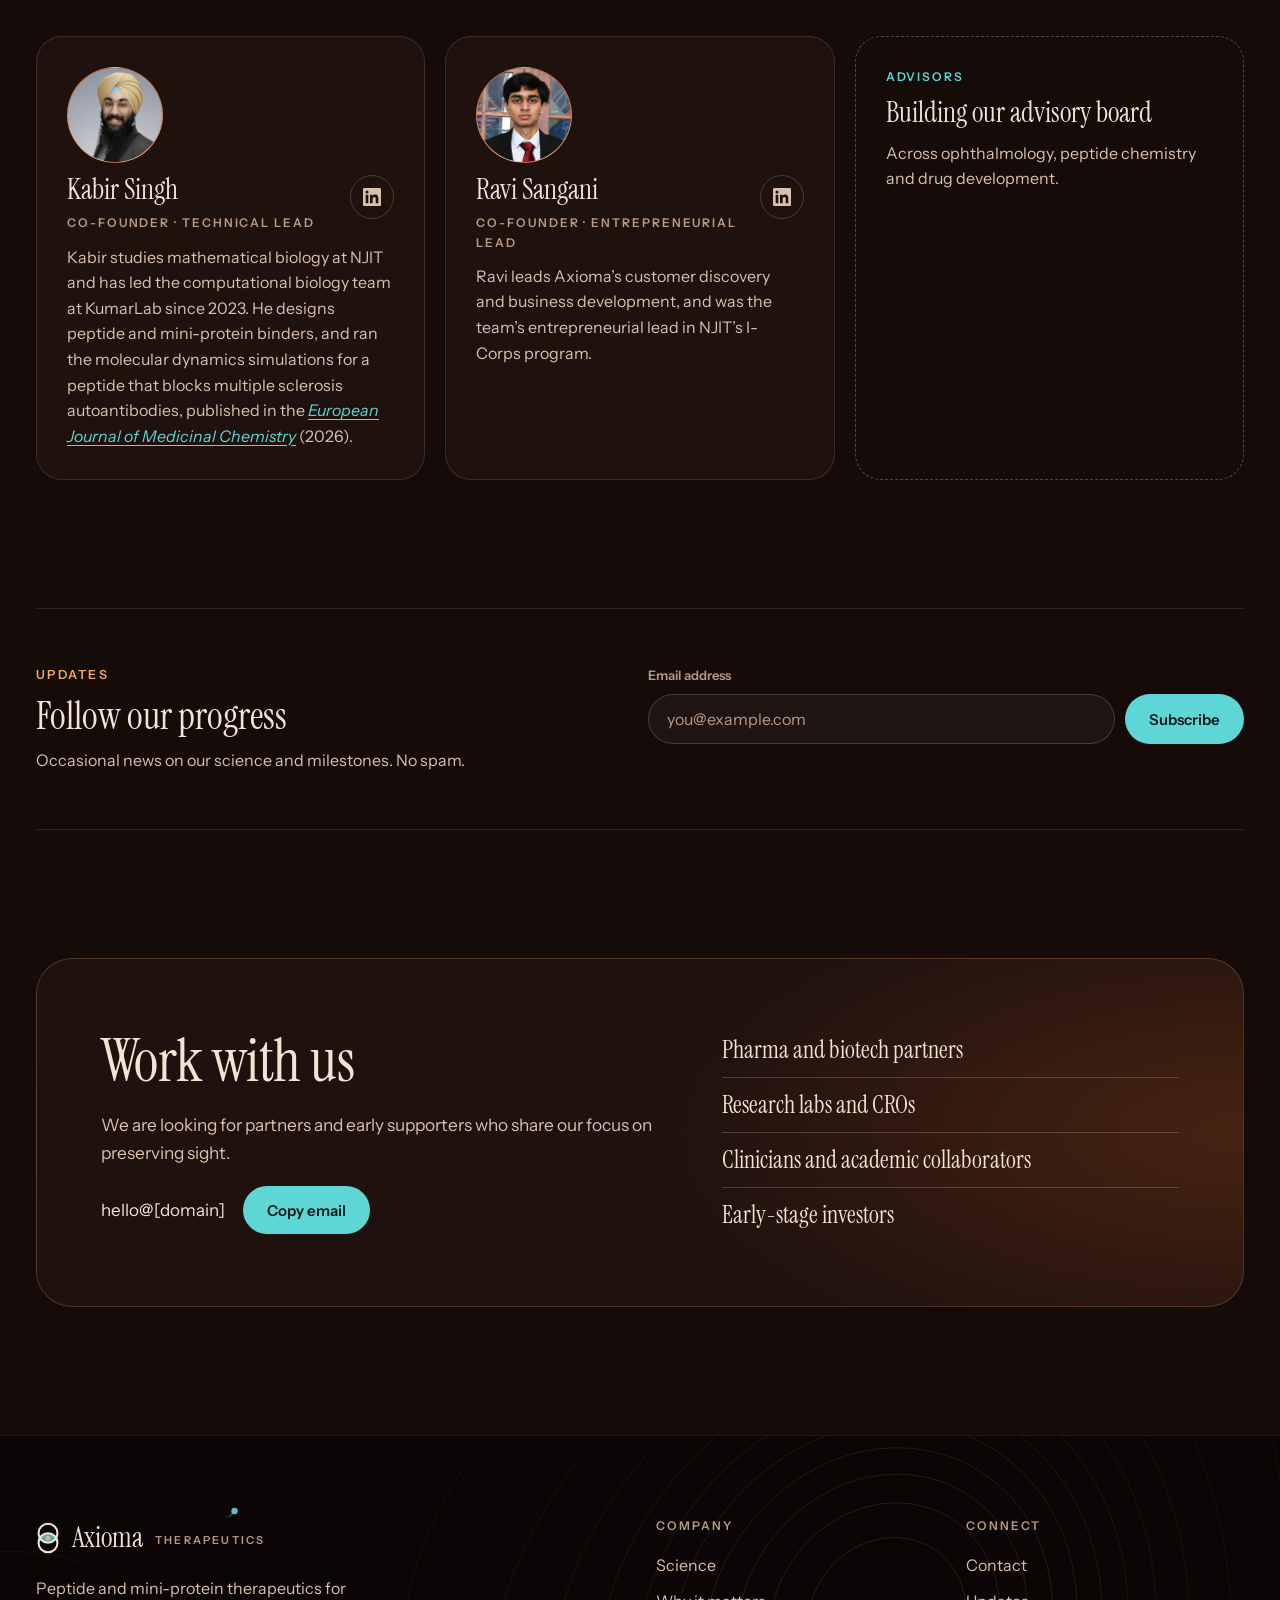
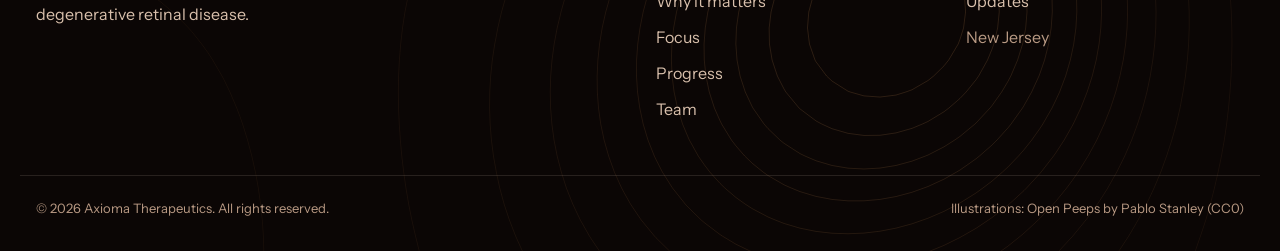
==== commit 77333e82: "Link Ravi's LinkedIn on his founder card Co-Authored-By: Claude Opus 5.5 <noreply@anthropic.com> Cla" ====
--- a/index.html
+++ b/index.html
@@ -260,6 +260,7 @@
           <img class="headshot" src="assets/img/ravi.jpg" alt="Ravi Sangani" width="400" height="400" loading="lazy">
           <div class="person">
             <div><h3>Ravi Sangani</h3><span class="role">Co-founder · Entrepreneurial lead</span></div>
+            <a class="li-link" href="https://www.linkedin.com/in/ravi-sangani" target="_blank" rel="noopener" aria-label="Ravi Sangani on LinkedIn"><svg viewBox="0 0 24 24" aria-hidden="true" focusable="false"><path fill="currentColor" d="M20.45 20.45h-3.56v-5.57c0-1.33-.02-3.04-1.85-3.04-1.85 0-2.14 1.45-2.14 2.94v5.67H9.35V9h3.41v1.56h.05c.48-.9 1.64-1.85 3.37-1.85 3.6 0 4.27 2.37 4.27 5.46v6.28zM5.34 7.43a2.06 2.06 0 1 1 0-4.13 2.06 2.06 0 0 1 0 4.13zM7.12 20.45H3.56V9h3.56v11.45zM22.22 0H1.77C.79 0 0 .77 0 1.73v20.54C0 23.23.79 24 1.77 24h20.45c.98 0 1.78-.77 1.78-1.73V1.73C24 .77 23.2 0 22.22 0z"/></svg></a>
           </div>
           <p>Ravi leads Axioma’s customer discovery and business development, and was the team’s entrepreneurial lead in NJIT’s I-Corps program.</p>
         </article>
